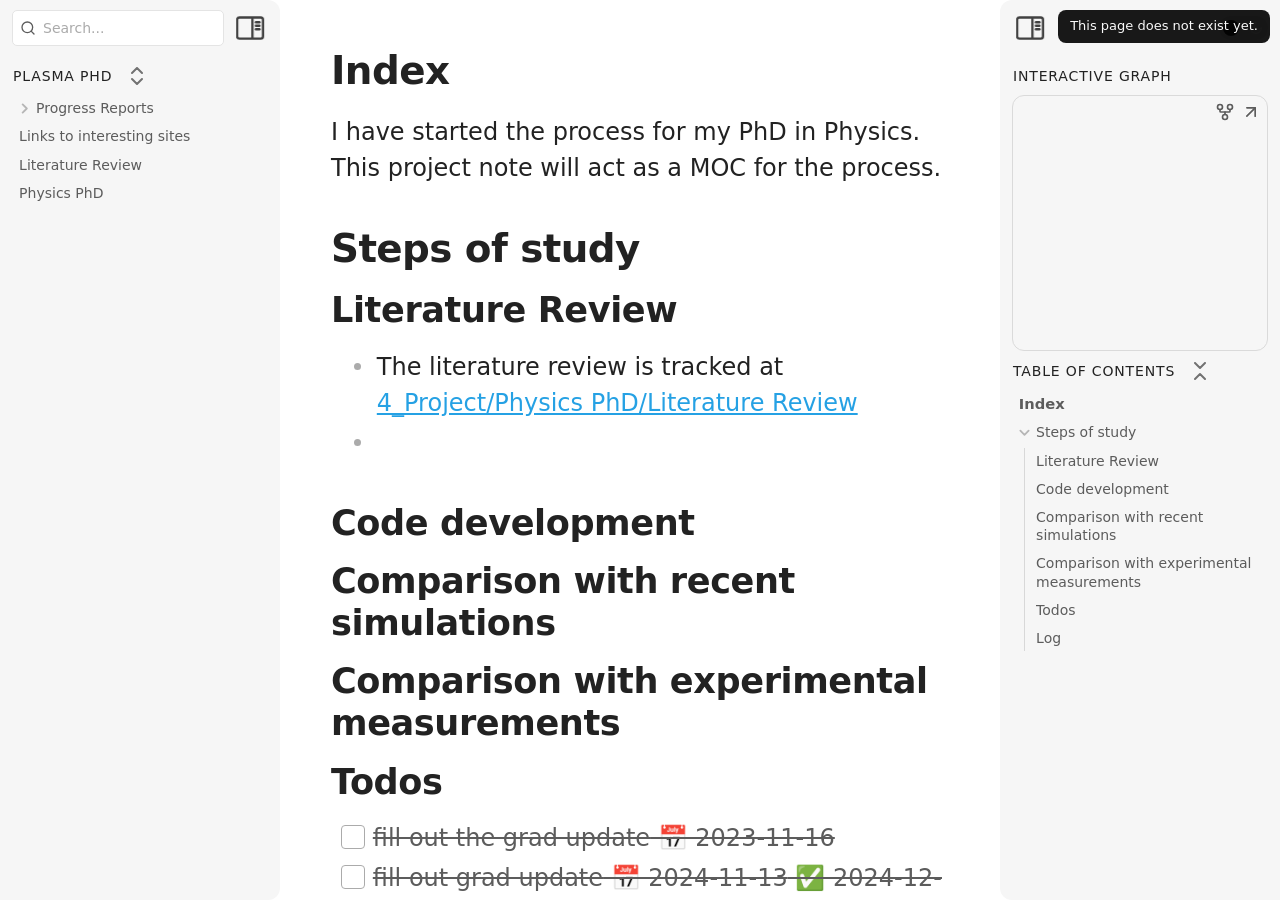
==== docs/index.html @ a325eb6f "Changed the index file." ====
<!DOCTYPE html> <html lang="en"><head>
<title>Index</title>
<base href=".">
<meta name="pathname" content="index.html">
<meta name="description" content="Plasma PhD - Index">
<meta property="og:title" content="Index">
<meta property="og:description" content="Plasma PhD - Index">
<meta property="og:type" content="website">
<meta property="og:url" content="index.html">
<meta property="og:image" content="undefined">
<meta charset="UTF-8"><meta property="og:site_name" content="Plasma PhD"><meta name="viewport" content="width=device-width, initial-scale=1.0, user-scalable=yes, minimum-scale=1.0, maximum-scale=5.0"><link rel="alternate" type="application/rss+xml" title="RSS Feed" href="site-lib/rss.xml"><script async="" id="webpage-script" src="site-lib/scripts/webpage.js" onload="this.onload=null;this.setAttribute(&quot;loaded&quot;, &quot;true&quot;)"></script><script async="" id="graph-wasm-script" src="site-lib/scripts/graph-wasm.js" onload="this.onload=null;this.setAttribute(&quot;loaded&quot;, &quot;true&quot;)"></script><script async="" id="graph-render-worker-script" src="site-lib/scripts/graph-render-worker.js" onload="this.onload=null;this.setAttribute(&quot;loaded&quot;, &quot;true&quot;)"></script><link rel="icon" href="site-lib/media/favicon.png"><link rel="preload" href="site-lib/styles/snippets.css" as="style" onload="this.onload=null;this.rel='stylesheet'"><noscript><link rel="stylesheet" href="site-lib/styles/snippets.css"></noscript><link rel="stylesheet" href="site-lib/styles/obsidian.css"><link rel="preload" href="site-lib/styles/other-plugins.css" as="style" onload="this.onload=null;this.rel='stylesheet'"><noscript><link rel="stylesheet" href="site-lib/styles/other-plugins.css"></noscript><link rel="preload" href="site-lib/styles/global-variable-styles.css" as="style" onload="this.onload=null;this.rel='stylesheet'"><noscript><link rel="stylesheet" href="site-lib/styles/global-variable-styles.css"></noscript><link rel="preload" href="site-lib/styles/main-styles.css" as="style" onload="this.onload=null;this.rel='stylesheet'"><noscript><link rel="stylesheet" href="site-lib/styles/main-styles.css"></noscript><style>body{--line-width:40em;--line-width-adaptive:40em;--file-line-width:40em;--sidebar-width:min(20em, 80vw);--collapse-arrow-size:11px;--tree-vertical-spacing:1.3em;--sidebar-margin:12px}:root{background-color:#202124}.sidebar{height:100%;font-size:14px;z-index:10;min-width:calc(var(--sidebar-width) + var(--divider-width-hover));max-width:calc(var(--sidebar-width) + var(--divider-width-hover));position:relative;overflow:hidden;overflow:clip;transition:min-width ease-in-out,max-width ease-in-out;transition-duration:.2s;contain:size}#left-sidebar{left:0}#right-sidebar{right:0}.sidebar.is-collapsed{min-width:0;max-width:0}.sidebar.floating{position:absolute}.sidebar .leaf-content{height:100%;min-width:calc(var(--sidebar-width) - var(--divider-width-hover));top:0;padding:var(--sidebar-margin);padding-top:4em;line-height:var(--line-height-tight);background-color:var(--background-secondary);transition:background-color,border-right,border-left,box-shadow;transition-duration:var(--color-fade-speed);transition-timing-function:ease-in-out;position:absolute;display:flex;flex-direction:column}.sidebar:not(.is-collapsed) .leaf-content{min-width:calc(max(100%,var(--sidebar-width)) - 3px);max-width:calc(max(100%,var(--sidebar-width)) - 3px)}#left-sidebar-content{left:0;border-top-right-radius:var(--radius-l);border-bottom-right-radius:var(--radius-l)}#right-sidebar-content{right:0;border-top-left-radius:var(--radius-l);border-bottom-left-radius:var(--radius-l)}.sidebar #left-sidebar-content,.sidebar #right-sidebar-content{contain:none!important;container-type:normal!important;animation:none!important}.sidebar:has(.leaf-content:empty):has(.topbar-content:empty){display:none}.sidebar-topbar{height:calc(2.3em + 2 * var(--sidebar-margin));width:var(--sidebar-width);padding:var(--sidebar-margin);z-index:1;position:fixed;display:flex;align-items:center;transition:width ease-in-out;transition-duration:inherit}.sidebar.is-collapsed .sidebar-topbar{width:calc(2.3em + var(--sidebar-margin) * 2)}.sidebar .sidebar-topbar.is-collapsed{width:0}#left-sidebar .sidebar-topbar{left:0;flex-direction:row;border-top-right-radius:var(--radius-l)}#right-sidebar .sidebar-topbar{right:0;flex-direction:row-reverse;border-top-left-radius:var(--radius-l)}#left-sidebar .topbar-content{margin-right:calc(2.3em + var(--sidebar-margin));flex-direction:row}#right-sidebar .topbar-content{margin-left:calc(2.3em + var(--sidebar-margin));flex-direction:row-reverse}.topbar-content{overflow:hidden visible;overflow:clip visible;width:100%;height:100%;display:flex;align-items:center;transition:inherit}.sidebar.is-collapsed .topbar-content{width:0;transition:inherit}.clickable-icon.sidebar-collapse-icon{background-color:transparent;color:var(--icon-color-focused);padding:2px!important;margin:0!important;height:100%!important;width:2.3em!important;margin-inline:0.14em!important;position:absolute}#left-sidebar .clickable-icon.sidebar-collapse-icon{transform:rotateY(180deg);right:var(--sidebar-margin)}#right-sidebar .clickable-icon.sidebar-collapse-icon{transform:rotateY(180deg);left:var(--sidebar-margin)}.clickable-icon.sidebar-collapse-icon svg.svg-icon{width:100%;height:100%}.feature-title{margin-left:1px;text-transform:uppercase;letter-spacing:.06em;margin-top:.75em;margin-bottom:.75em}.feature-header{display:flex;align-items:center;padding-top:0;font-size:1em;padding-left:0}body.floating-sidebars .sidebar{position:absolute}body{transition:background-color var(--color-fade-speed) ease-in-out}#navbar:not(:empty){display:flex;align-items:center;justify-content:space-between;padding:.5em 1em;width:100%}#main{display:flex;flex-direction:column;height:100%;width:100%;align-items:stretch;justify-content:center}#main-horizontal{display:flex;flex-direction:row;flex-grow:1;width:100%;align-items:stretch;justify-content:center}#center-content{flex-basis:100%;max-width:100%;width:100%;height:100%;display:flex;flex-direction:column;align-items:center;transition:opacity .2s ease-in-out;contain:inline-size}.hide{opacity:0!important;transition:opacity .2s ease-in-out;pointer-events:none}#center-content>.obsidian-document{padding-left:2em;padding-right:1em;margin-bottom:0;width:100%;width:-webkit-fill-available;width:-moz-available;width:fill-available;transition:background-color var(--color-fade-speed) ease-in-out;border-top-right-radius:var(--window-radius,var(--radius-m));border-top-left-radius:var(--window-radius,var(--radius-m));overflow-x:hidden!important;overflow-y:auto!important;display:flex!important;flex-direction:column!important;align-items:center!important;contain:inline-size}body #center-content>.obsidian-document>.markdown-preview-sizer{padding-bottom:80vh;width:100%;max-width:var(--line-width);flex-basis:var(--line-width);transition:background-color var(--color-fade-speed) ease-in-out;contain:inline-size}#center-content>.obsidian-document>div{width:100%!important;transition:background-color var(--color-fade-speed) ease-in-out;contain:inline-size}#center-content>.obsidian-document:not([data-type=markdown]).embed{display:flex;padding:1em;height:100%;width:100%;align-items:center;justify-content:center}#center-content>.obsidian-document:not([data-type=markdown]).embed>*{max-width:100%;max-height:100%;object-fit:contain}:not(h1,h2,h3,h4,h5,h6,li):has(> :is(.math,table)){overflow-x:auto!important}#center-content>.obsidian-document:not([data-type=markdown]){overflow-x:auto;contain:content;padding:0;margin:0;height:100%}.obsidian-document[data-type=attachment]{display:flex;flex-direction:column;align-items:center;justify-content:center;height:100%;width:100%}.obsidian-document[data-type=attachment]>*{outline:0;border:none;box-shadow:none}.obsidian-document[data-type=attachment] :is(img){max-width:90%;max-height:90%;object-fit:contain}.obsidian-document[data-type=attachment]>:is(audio){width:100%;max-width:min(90%,var(--line-width))}.obsidian-document[data-type=attachment]>:is(embed,iframe,video){width:100%;height:100%;max-width:100%;max-height:100%;object-fit:contain}.canvas-wrapper>:is(.header,.footer){z-index:100;position:absolute;display:flex;justify-content:center;flex-direction:column;width:100%;align-items:center}.scroll-highlight{position:absolute;width:100%;height:100%;pointer-events:none;z-index:1000;background-color:hsla(var(--color-accent-hsl),.25);opacity:0;padding:1em;inset:50%;translate:-50% -50%;border-radius:var(--radius-s)}</style><script defer="">async function loadIncludes(){let e=document.querySelectorAll("link[itemprop='include']");for(const t of e){let e=t.getAttribute("href");try{let o="";if(e.startsWith("https:")||e.startsWith("http:")||"file:"!=window.location.protocol){const n=await fetch(e);if(!n.ok){console.log("Could not include file: "+e),t?.remove();continue}o=await n.text()}else{const t=document.getElementById(btoa(encodeURI(e)));if(t){const e=JSON.parse(decodeURI(atob(t.getAttribute("value")??"")));o=e?.data??""}}let n=document.createRange().createContextualFragment(o);t.before(n),t.remove(),console.log("Included text: "+o),console.log("Included file: "+e)}catch(o){t?.remove(),console.log("Could not include file: "+e,o);continue}}}document.addEventListener("DOMContentLoaded",(()=>{loadIncludes()}));let isFileProtocol="file:"==location.protocol;function waitLoadScripts(e,t){let o=e.map((e=>document.getElementById(e+"-script")));!function e(n){let l=o[n],c=n+1;l?(l&&"true"!=l.getAttribute("loaded")||n<o.length&&e(c),n<o.length&&l.addEventListener("load",(()=>e(c)))):n<o.length?e(c):t()}(0)}</script></head><body class="publish css-settings-manager styled-scrollbars show-inline-title show-ribbon is-focused"><script defer="">let theme=localStorage.getItem("theme")||(window.matchMedia("(prefers-color-scheme: dark)").matches?"dark":"light");"dark"==theme?(document.body.classList.add("theme-dark"),document.body.classList.remove("theme-light")):(document.body.classList.add("theme-light"),document.body.classList.remove("theme-dark")),window.innerWidth<480?document.body.classList.add("is-phone"):window.innerWidth<768?document.body.classList.add("is-tablet"):window.innerWidth<1024?document.body.classList.add("is-small-screen"):document.body.classList.add("is-large-screen")</script><div class="parsed-feature-container" style="display: contents;"><link itemprop="include" href="site-lib/html/custom-head-content-content.html"></div><div id="main"><div id="navbar"></div><div id="main-horizontal"><div id="left-content" class="leaf" style="--sidebar-width: var(--sidebar-width-left);"><div id="left-sidebar" class="sidebar"><div class="sidebar-handle"></div><div class="sidebar-topbar"><div class="topbar-content"><div id="search-container"><div id="search-wrapper"><input enterkeyhint="search" type="search" spellcheck="false" placeholder="Search..."><div aria-label="Clear search" id="search-clear-button"></div></div></div></div><div class="clickable-icon sidebar-collapse-icon"><svg xmlns="http://www.w3.org/2000/svg" width="100%" height="100%" viewBox="0 0 24 24" fill="none" stroke="currentColor" stroke-width="3" stroke-linecap="round" stroke-linejoin="round" class="svg-icon"><path d="M21 3H3C1.89543 3 1 3.89543 1 5V19C1 20.1046 1.89543 21 3 21H21C22.1046 21 23 20.1046 23 19V5C23 3.89543 22.1046 3 21 3Z"></path><path d="M10 4V20"></path><path d="M4 7H7"></path><path d="M4 10H7"></path><path d="M4 13H7"></path></svg></div></div><div class="sidebar-content-wrapper"><div id="left-sidebar-content" class="leaf-content"><link itemprop="include" href="site-lib/html/file-tree-content.html"></div></div><script defer="">let ls = document.querySelector("#left-sidebar"); ls.classList.toggle("is-collapsed", window.innerWidth < 768); ls.style.setProperty("--sidebar-width", localStorage.getItem("sidebar-left-width"));</script></div></div><div id="center-content" class="leaf"><div class="obsidian-document markdown-preview-view markdown-rendered node-insert-event allow-fold-headings allow-fold-lists show-indentation-guide show-properties is-readable-line-width" data-type="markdown"><style id="MJX-CHTML-styles">mjx-container[overflow=scroll][display]{overflow:auto clip;min-width:initial!important}mjx-container[overflow=truncate][display]{overflow:hidden clip;min-width:initial!important}mjx-container[display]{display:block;text-align:center;justify-content:center;margin:.7em 0;padding:.3em 2px}mjx-container[display][width=full]{display:flex}mjx-container[justify=left]{text-align:left;justify-content:left}mjx-container[justify=right]{text-align:right;justify-content:right}mjx-container[jax=CHTML]{white-space:nowrap}mjx-mi>mjx-c,mjx-mn>mjx-c,mjx-mo>mjx-c,mjx-ms>mjx-c,mjx-mtext>mjx-c{clip-path:polygon(-1em -2px,calc(100% + 1em) -2px,calc(100% + 1em) calc(100% + 2px),-1em calc(100% + 2px)) padding-box}mjx-stretchy-h{clip-path:polygon(0px -2px,100% -2px,100% calc(100% + 2px),0px calc(100% + 2px)) padding-box}mjx-stretchy-v{clip-path:polygon(-2px 0px,calc(100% + 2px) 0px,calc(100% + 2px) 100%,-2px 100%) padding-box}mjx-container [space="1"]{margin-left:.111em}mjx-container [space="2"]{margin-left:.167em}mjx-container [space="3"]{margin-left:.222em}mjx-container [space="4"]{margin-left:.278em}mjx-container [space="5"]{margin-left:.333em}mjx-container [rspace="1"]{margin-right:.111em}mjx-container [rspace="2"]{margin-right:.167em}mjx-container [rspace="3"]{margin-right:.222em}mjx-container [rspace="4"]{margin-right:.278em}mjx-container [rspace="5"]{margin-right:.333em}mjx-container [size="s"]{font-size:70.7%}mjx-container [size=ss]{font-size:50%}mjx-container [size=Tn]{font-size:60%}mjx-container [size=sm]{font-size:85%}mjx-container [size=lg]{font-size:120%}mjx-container [size=Lg]{font-size:144%}mjx-container [size=LG]{font-size:173%}mjx-container [size=hg]{font-size:207%}mjx-container [size=HG]{font-size:249%}mjx-container [width=full]{width:100%}mjx-box{display:inline-block}mjx-block{display:block}mjx-itable{display:inline-table}mjx-row{display:table-row}mjx-row>mjx-base,mjx-row>mjx-cell,mjx-row>mjx-den,mjx-row>mjx-over,mjx-row>mjx-under{display:table-cell}mjx-container [inline-breaks]{display:inline}mjx-container .mjx-selected{outline:black solid 2px}@media (prefers-color-scheme:dark){mjx-container .mjx-selected{outline:rgb(200,200,200) solid 2px}}mjx-mtext{display:inline-block}mjx-mstyle{display:inline-block}mjx-merror{display:inline-block;color:red;background-color:#ff0}mjx-mphantom{visibility:hidden}mjx-container[has-speech=true]{position:relative;cursor:default}mjx-speech{position:absolute;z-index:-1;inset:0px}mjx-speech:focus{outline:0}mjx-container a[data-mjx-href]{color:linktext;cursor:pointer}mjx-container a[data-mjx-href].mjx-visited{color:visitedtext}mjx-container>mjx-help{display:none;position:absolute;top:-.3em;right:-.5em;width:.6em;height:.6em;cursor:pointer}mjx-container[display=true]>mjx-help{position:sticky;bottom:100%;left:0;margin:-.3em -.5em 0 -.1em;right:0;top:initial}mjx-help>svg{stroke:black;width:100%;height:100%}mjx-help>svg>circle{stroke-width:1.5px;cx:9px;cy:9px;r:9px;fill:white}mjx-help>svg>circle:nth-child(2){fill:var(--mjx-bg1-color);r:7px}mjx-help>svg>line{stroke-width:2.5px;stroke-linecap:round}mjx-help:hover>svg>circle:nth-child(2){fill:white}mjx-container.mjx-explorer-active>mjx-help{display:inline-flex;align-items:center}@media (prefers-color-scheme:dark){mjx-help>svg{stroke:rgb(224,224,224)}mjx-help>svg>circle{fill:rgb(64,64,64)}mjx-help>svg>circle:nth-child(2){fill:rgba(132,132,255,0.3)}mjx-help:hover>svg>circle:nth-child(2){stroke:rgb(170,170,170);fill:rgb(64,64,64)}}mjx-math{display:inline-block;text-align:left;line-height:0;text-indent:0;font-style:normal;font-weight:400;font-size:100%;font-size-adjust:none;letter-spacing:normal;overflow-wrap:normal;word-spacing:normal;direction:ltr;padding:1px 0}mjx-container[jax=CHTML][display=true] mjx-math{padding:0}mjx-math[breakable]{display:inline}mjx-container[jax=CHTML] mjx-break{white-space:normal;line-height:0;clip-path:rect(0px 0px 0px 0px);font-family:MJX-BRK!important}mjx-break[size="0"]{letter-spacing:-.999em}mjx-break[size="1"]{letter-spacing:-.889em}mjx-break[size="2"]{letter-spacing:-.833em}mjx-break[size="3"]{letter-spacing:-.778em}mjx-break[size="4"]{letter-spacing:-.722em}mjx-break[size="5"]{letter-spacing:-.667em}mjx-msub{display:inline-block;text-align:left}mjx-msubsup{display:inline-block;text-align:left}mjx-script{display:inline-block;padding-right:.05em;padding-left:.033em}mjx-script>mjx-spacer{display:block}mjx-mi{display:inline-block;text-align:left}mjx-c{display:inline-block;width:0;text-align:right}mjx-utext{display:inline-block;padding:.75em 0 .2em}mjx-container[jax=CHTML]>mjx-math.TEX-N[breakable]>*{font-family:MJX-TEX-ZERO,MJX-TEX-N}.TEX-N{font-family:MJX-TEX-ZERO,MJX-TEX-N}.TEX-B{font-family:MJX-TEX-ZERO,MJX-TEX-B}.TEX-I{font-family:MJX-TEX-ZERO,MJX-TEX-I}.TEX-BI{font-family:MJX-TEX-ZERO,MJX-TEX-BI}.TEX-F{font-family:MJX-TEX-ZERO,MJX-TEX-F}.TEX-FB{font-family:MJX-TEX-ZERO,MJX-TEX-FB}.TEX-SS{font-family:MJX-TEX-ZERO,MJX-TEX-SS}.TEX-SSB{font-family:MJX-TEX-ZERO,MJX-TEX-SSB}.TEX-SSI{font-family:MJX-TEX-ZERO,MJX-TEX-SSI}.TEX-M{font-family:MJX-TEX-ZERO,MJX-TEX-M}.TEX-SO{font-family:MJX-TEX-ZERO,MJX-TEX-SO}.TEX-LO{font-family:MJX-TEX-ZERO,MJX-TEX-LO}.TEX-C{font-family:MJX-TEX-ZERO,MJX-TEX-C}.TEX-CB{font-family:MJX-TEX-ZERO,MJX-TEX-CB}.TEX-OS{font-family:MJX-TEX-ZERO,MJX-TEX-OS}.TEX-OB{font-family:MJX-TEX-ZERO,MJX-TEX-OB}.TEX-MI{font-family:MJX-TEX-ZERO,MJX-TEX-MI}.TEX-V{font-family:MJX-TEX-ZERO,MJX-TEX-V}.TEX-S3{font-family:MJX-TEX-ZERO,MJX-TEX-S3}.TEX-S4{font-family:MJX-TEX-ZERO,MJX-TEX-S4}.MHC-M{font-family:MJX-TEX-ZERO,MJX-MHC-M}.MHC-N{font-family:MJX-TEX-ZERO,MJX-MHC-N}@font-face{font-family:MJX-MHC-M;src:url("site-lib/fonts/mjx-mhc-m.woff2") format("woff2")}@font-face{font-family:MJX-MHC-N;src:url("site-lib/fonts/mjx-mhc-n.woff2") format("woff2")}@font-face{font-family:MJX-TEX-ZERO;src:url("site-lib/fonts/mjx-tex-zero.woff2") format("woff2")}@font-face{font-family:MJX-BRK;src:url("site-lib/fonts/mjx-tex-brk.woff2") format("woff2")}@font-face{font-family:MJX-TEX-N;src:url("site-lib/fonts/mjx-tex-n.woff2") format("woff2")}@font-face{font-family:MJX-TEX-B;src:url("site-lib/fonts/mjx-tex-b.woff2") format("woff2")}@font-face{font-family:MJX-TEX-I;src:url("site-lib/fonts/mjx-tex-i.woff2") format("woff2")}@font-face{font-family:MJX-TEX-BI;src:url("site-lib/fonts/mjx-tex-bi.woff2") format("woff2")}@font-face{font-family:MJX-TEX-F;src:url("site-lib/fonts/mjx-tex-f.woff2") format("woff2")}@font-face{font-family:MJX-TEX-FB;src:url("site-lib/fonts/mjx-tex-fb.woff2") format("woff2")}@font-face{font-family:MJX-TEX-SS;src:url("site-lib/fonts/mjx-tex-ss.woff2") format("woff2")}@font-face{font-family:MJX-TEX-SSB;src:url("site-lib/fonts/mjx-tex-ssb.woff2") format("woff2")}@font-face{font-family:MJX-TEX-SSI;src:url("site-lib/fonts/mjx-tex-ssi.woff2") format("woff2")}@font-face{font-family:MJX-TEX-M;src:url("site-lib/fonts/mjx-tex-m.woff2") format("woff2")}@font-face{font-family:MJX-TEX-SO;src:url("site-lib/fonts/mjx-tex-so.woff2") format("woff2")}@font-face{font-family:MJX-TEX-LO;src:url("site-lib/fonts/mjx-tex-lo.woff2") format("woff2")}@font-face{font-family:MJX-TEX-C;src:url("site-lib/fonts/mjx-tex-c.woff2") format("woff2")}@font-face{font-family:MJX-TEX-CB;src:url("site-lib/fonts/mjx-tex-cb.woff2") format("woff2")}@font-face{font-family:MJX-TEX-OS;src:url("site-lib/fonts/mjx-tex-os.woff2") format("woff2")}@font-face{font-family:MJX-TEX-OB;src:url("site-lib/fonts/mjx-tex-ob.woff2") format("woff2")}@font-face{font-family:MJX-TEX-MI;src:url("site-lib/fonts/mjx-tex-mi.woff2") format("woff2")}@font-face{font-family:MJX-TEX-V;src:url("site-lib/fonts/mjx-tex-v.woff2") format("woff2")}@font-face{font-family:MJX-TEX-S3;src:url("site-lib/fonts/mjx-tex-s3.woff2") format("woff2")}@font-face{font-family:MJX-TEX-S4;src:url("site-lib/fonts/mjx-tex-s4.woff2") format("woff2")}mjx-c.mjx-c1D438{padding:.68em .764em 0 0}mjx-c.mjx-c1D460{padding:.442em .469em .01em 0}</style><pre class="frontmatter language-yaml" style="display: none;"><code class="language-yaml is-loaded"><span class="token key atrule">type</span><span class="token punctuation">:</span> Project
<span class="token key atrule">tags</span><span class="token punctuation">:</span>
  <span class="token punctuation">-</span> Projects/PhD
  <span class="token punctuation">-</span> favorite
<span class="token key atrule">created</span><span class="token punctuation">:</span> 2024<span class="token punctuation">-</span>09<span class="token punctuation">-</span>03T09<span class="token punctuation">:</span><span class="token number">57</span>
<span class="token key atrule">updated</span><span class="token punctuation">:</span> 2026<span class="token punctuation">-</span>11<span class="token punctuation">-</span>02T11<span class="token punctuation">:</span><span class="token number">20</span></code><button class="copy-code-button"><svg xmlns="http://www.w3.org/2000/svg" width="24" height="24" viewBox="0 0 24 24" fill="none" stroke="currentColor" stroke-width="2" stroke-linecap="round" stroke-linejoin="round" class="svg-icon lucide-copy"><rect x="8" y="8" width="14" height="14" rx="2" ry="2"></rect><path d="M4 16c-1.1 0-2-.9-2-2V4c0-1.1.9-2 2-2h10c1.1 0 2 .9 2 2"></path></svg></button></pre><div class="markdown-preview-sizer markdown-preview-section"><div class="header"><h1 class="page-title heading inline-title" id="Index_0">Index</h1><div class="data-bar"></div></div><div class="markdown-preview-pusher" style="width: 1px; height: 0.1px; margin-bottom: 0px;"></div><div class="el-p"><p dir="auto">I have started the process for my PhD in Physics. This project note will act as a MOC for the process.</p></div><div class="el-h1"><h1 data-heading="Steps of study" dir="auto" class="heading" id="Steps_of_study_0"><span class="heading-collapse-indicator collapse-indicator collapse-icon"><svg xmlns="http://www.w3.org/2000/svg" width="24" height="24" viewBox="0 0 24 24" fill="none" stroke="currentColor" stroke-width="2" stroke-linecap="round" stroke-linejoin="round" class="svg-icon right-triangle"><path d="M3 8L12 17L21 8"></path></svg></span>Steps of study</h1></div><div class="el-h2"><h2 data-heading="Literature Review" dir="auto" class="heading" id="Literature_Review_0"><span class="heading-collapse-indicator collapse-indicator collapse-icon"><svg xmlns="http://www.w3.org/2000/svg" width="24" height="24" viewBox="0 0 24 24" fill="none" stroke="currentColor" stroke-width="2" stroke-linecap="round" stroke-linejoin="round" class="svg-icon right-triangle"><path d="M3 8L12 17L21 8"></path></svg></span>Literature Review</h2></div><div class="el-ul"><ul class="has-list-bullet">
<li data-line="0" dir="auto"><span class="list-bullet"></span>The literature review is tracked at <a data-href="4_Project/Physics PhD/Literature Review" href="literature-review.html" class="internal-link" target="_self" rel="noopener nofollow">4_Project/Physics PhD/Literature Review</a></li>
<li data-line="1" dir="auto"><span class="list-bullet"></span></li>
</ul></div><div class="el-h2"><h2 data-heading="Code development" dir="auto" class="heading" id="Code_development_0"><span class="heading-collapse-indicator collapse-indicator collapse-icon"><svg xmlns="http://www.w3.org/2000/svg" width="24" height="24" viewBox="0 0 24 24" fill="none" stroke="currentColor" stroke-width="2" stroke-linecap="round" stroke-linejoin="round" class="svg-icon right-triangle"><path d="M3 8L12 17L21 8"></path></svg></span>Code development</h2></div><div class="el-h2"><h2 data-heading="Comparison with recent simulations" dir="auto" class="heading" id="Comparison_with_recent_simulations_0"><span class="heading-collapse-indicator collapse-indicator collapse-icon"><svg xmlns="http://www.w3.org/2000/svg" width="24" height="24" viewBox="0 0 24 24" fill="none" stroke="currentColor" stroke-width="2" stroke-linecap="round" stroke-linejoin="round" class="svg-icon right-triangle"><path d="M3 8L12 17L21 8"></path></svg></span>Comparison with recent simulations</h2></div><div class="el-h2"><h2 data-heading="Comparison with experimental measurements" dir="auto" class="heading" id="Comparison_with_experimental_measurements_0"><span class="heading-collapse-indicator collapse-indicator collapse-icon"><svg xmlns="http://www.w3.org/2000/svg" width="24" height="24" viewBox="0 0 24 24" fill="none" stroke="currentColor" stroke-width="2" stroke-linecap="round" stroke-linejoin="round" class="svg-icon right-triangle"><path d="M3 8L12 17L21 8"></path></svg></span>Comparison with experimental measurements</h2></div><div class="el-h2"><h2 data-heading="Todos" dir="auto" class="heading" id="Todos_0"><span class="heading-collapse-indicator collapse-indicator collapse-icon"><svg xmlns="http://www.w3.org/2000/svg" width="24" height="24" viewBox="0 0 24 24" fill="none" stroke="currentColor" stroke-width="2" stroke-linecap="round" stroke-linejoin="round" class="svg-icon right-triangle"><path d="M3 8L12 17L21 8"></path></svg></span>Todos</h2></div><div class="el-ul"><ul class="contains-task-list has-list-bullet">
<li class="task-list-item plugin-tasks-list-item is-checked" data-task-due="past-far" data-task-priority="normal" data-task="x" data-line="0" data-task-status-name="Done" data-task-status-type="DONE"><input class="task-list-item-checkbox" type="checkbox" title="Right-click for options" data-line="0"><span class="tasks-list-text"><span class="task-description"><span>fill out the grad update</span></span><span class="task-due" data-task-due="past-far" title="Click to edit due date, Right-click for more options"><span> 📅 2023-11-16</span></span></span></li>
<li class="task-list-item plugin-tasks-list-item is-checked" data-task-due="past-far" data-task-done="past-far" data-task-priority="normal" data-task="x" data-line="1" data-task-status-name="Done" data-task-status-type="DONE"><input class="task-list-item-checkbox" type="checkbox" title="Right-click for options" data-line="1"><span class="tasks-list-text"><span class="task-description"><span>fill out grad update</span></span><span class="task-due" data-task-due="past-far" title="Click to edit due date, Right-click for more options"><span> 📅 2024-11-13</span></span><span class="task-done" data-task-done="past-far" title="Click to edit done date, Right-click for more options"><span> ✅ 2024-12-02</span></span></span></li>
<li class="task-list-item plugin-tasks-list-item" data-task-due="future-far" data-task-priority="normal" data-task="" data-line="2" data-task-status-name="Todo" data-task-status-type="TODO"><input class="task-list-item-checkbox" type="checkbox" title="Right-click for options" data-line="2"><span class="tasks-list-text"><span class="task-description"><span>Fill out SGS annual progress report</span></span><span class="task-due" data-task-due="future-far" title="Click to edit due date, Right-click for more options"><span> 📅 2026-12-01</span></span></span></li>
<li class="task-list-item plugin-tasks-list-item" data-task-priority="normal" data-task="" data-line="3" data-task-status-name="Todo" data-task-status-type="TODO"><input class="task-list-item-checkbox" type="checkbox" title="Right-click for options" data-line="3"><span class="tasks-list-text"><span class="task-description"><span>Fill out Program of study form</span></span></span></li>
</ul></div><div class="el-h2"><h2 data-heading="Log" dir="auto" class="heading" id="Log_0"><span class="heading-collapse-indicator collapse-indicator collapse-icon"><svg xmlns="http://www.w3.org/2000/svg" width="24" height="24" viewBox="0 0 24 24" fill="none" stroke="currentColor" stroke-width="2" stroke-linecap="round" stroke-linejoin="round" class="svg-icon right-triangle"><path d="M3 8L12 17L21 8"></path></svg></span>Log</h2></div><div class="el-ul"><ul class="has-list-bullet">
<li data-line="0" dir="auto"><span class="list-bullet"></span>2026-11-01 22:05 - finding articles of numerical simulations of mid-latitude ionospheric systems</li>
<li data-line="1" dir="auto"><span class="list-bullet"></span><span class="list-collapse-indicator collapse-indicator collapse-icon"><svg xmlns="http://www.w3.org/2000/svg" width="24" height="24" viewBox="0 0 24 24" fill="none" stroke="currentColor" stroke-width="2" stroke-linecap="round" stroke-linejoin="round" class="svg-icon right-triangle"><path d="M3 8L12 17L21 8"></path></svg></span>2024-05-21 - Updates
<ul class="has-list-bullet">
<li data-line="2" dir="auto"><span class="list-bullet"></span>finished quantum class - A-</li>
<li data-line="3" dir="auto"><span class="list-bullet"></span>finished E&amp;M class - B-</li>
<li data-line="4" dir="auto"><span class="list-bullet"></span>verified with Abdulhaq that I am good to continue</li>
</ul>
</li>
<li data-line="5" dir="auto"><span class="list-bullet"></span>2023-08-22 - Courses have been registered for, and the tuition waiver has been sent in.</li>
<li data-line="6" dir="auto"><span class="list-bullet"></span>2023-08-16 - Catch up note. Dr. Hamza said that he will reach out to Jay and William to be on my supervisory committee.</li>
</ul></div><div class="footer"><div class="data-bar"></div></div></div></div></div><div id="right-content" class="leaf" style="--sidebar-width: var(--sidebar-width-right);"><div id="right-sidebar" class="sidebar"><div class="sidebar-handle"></div><div class="sidebar-topbar"><div class="topbar-content"><label class="theme-toggle-container" for="theme-toggle-input" id=""><input class="theme-toggle-input" type="checkbox" id="theme-toggle-input"><div class="toggle-background"></div></label></div><div class="clickable-icon sidebar-collapse-icon"><svg xmlns="http://www.w3.org/2000/svg" width="100%" height="100%" viewBox="0 0 24 24" fill="none" stroke="currentColor" stroke-width="3" stroke-linecap="round" stroke-linejoin="round" class="svg-icon"><path d="M21 3H3C1.89543 3 1 3.89543 1 5V19C1 20.1046 1.89543 21 3 21H21C22.1046 21 23 20.1046 23 19V5C23 3.89543 22.1046 3 21 3Z"></path><path d="M10 4V20"></path><path d="M4 7H7"></path><path d="M4 10H7"></path><path d="M4 13H7"></path></svg></div></div><div class="sidebar-content-wrapper"><div id="right-sidebar-content" class="leaf-content"><div class="graph-view-wrapper"><div class="feature-header"><div class="feature-title">Interactive Graph</div></div><div class="graph-view-placeholder">
		<div class="graph-view-container">
			<div class="graph-icon graph-expand" role="button" aria-label="Expand" data-tooltip-position="top"><svg xmlns="http://www.w3.org/2000/svg" width="24" height="24" viewBox="0 0 24 24" fill="none" stroke="currentColor" stroke-width="2" stroke-linecap="round" stroke-linejoin="round" class="svg-icon"><line x1="7" y1="17" x2="17" y2="7"></line><polyline points="7 7 17 7 17 17"></polyline></svg></div>
			<div class="graph-icon graph-global" role="button" aria-label="Global Graph" data-tooltip-position="top"><svg xmlns="http://www.w3.org/2000/svg" width="24" height="24" viewBox="0 0 24 24" fill="none" stroke="currentColor" stroke-width="2" stroke-linecap="round" stroke-linejoin="round" class="svg-icon lucide-git-fork"><circle cx="12" cy="18" r="3"></circle><circle cx="6" cy="6" r="3"></circle><circle cx="18" cy="6" r="3"></circle><path d="M18 9v2c0 .6-.4 1-1 1H7c-.6 0-1-.4-1-1V9"></path><path d="M12 12v3"></path></svg></div>
			<canvas id="graph-canvas" class="hide" width="512px" height="512px"></canvas>
		</div>
		</div></div><div id="outline" class=" tree-container"><div class="feature-header"><div class="feature-title">Table Of Contents</div><button class="clickable-icon nav-action-button tree-collapse-all" aria-label="Collapse All"><svg xmlns="http://www.w3.org/2000/svg" width="24" height="24" viewBox="0 0 24 24" fill="none" stroke="currentColor" stroke-width="2" stroke-linecap="round" stroke-linejoin="round"></svg></button></div><div class="tree-item" data-depth="1"><a class="tree-item-self is-clickable" href="index.html#Index_0" data-path="#Index_0"><div class="tree-item-inner heading-link" heading-name="Index">Index</div></a><div class="tree-item-children"></div></div><div class="tree-item mod-collapsible" data-depth="1"><a class="tree-item-self is-clickable mod-collapsible" href="index.html#Steps_of_study_0" data-path="#Steps_of_study_0"><div class="tree-item-icon collapse-icon"><svg xmlns="http://www.w3.org/2000/svg" width="24" height="24" viewBox="0 0 24 24" fill="none" stroke="currentColor" stroke-width="2" stroke-linecap="round" stroke-linejoin="round" class="svg-icon right-triangle"><path d="M3 8L12 17L21 8"></path></svg></div><div class="tree-item-inner heading-link" heading-name="Steps of study">Steps of study</div></a><div class="tree-item-children"><div class="tree-item" data-depth="2"><a class="tree-item-self is-clickable" href="index.html#Literature_Review_0" data-path="#Literature_Review_0"><div class="tree-item-inner heading-link" heading-name="Literature Review">Literature Review</div></a><div class="tree-item-children"></div></div><div class="tree-item" data-depth="2"><a class="tree-item-self is-clickable" href="index.html#Code_development_0" data-path="#Code_development_0"><div class="tree-item-inner heading-link" heading-name="Code development">Code development</div></a><div class="tree-item-children"></div></div><div class="tree-item" data-depth="2"><a class="tree-item-self is-clickable" href="index.html#Comparison_with_recent_simulations_0" data-path="#Comparison_with_recent_simulations_0"><div class="tree-item-inner heading-link" heading-name="Comparison with recent simulations">Comparison with recent simulations</div></a><div class="tree-item-children"></div></div><div class="tree-item" data-depth="2"><a class="tree-item-self is-clickable" href="index.html#Comparison_with_experimental_measurements_0" data-path="#Comparison_with_experimental_measurements_0"><div class="tree-item-inner heading-link" heading-name="Comparison with experimental measurements">Comparison with experimental measurements</div></a><div class="tree-item-children"></div></div><div class="tree-item" data-depth="2"><a class="tree-item-self is-clickable" href="index.html#Todos_0" data-path="#Todos_0"><div class="tree-item-inner heading-link" heading-name="Todos">Todos</div></a><div class="tree-item-children"></div></div><div class="tree-item" data-depth="2"><a class="tree-item-self is-clickable" href="index.html#Log_0" data-path="#Log_0"><div class="tree-item-inner heading-link" heading-name="Log">Log</div></a><div class="tree-item-children"></div></div></div></div></div></div></div><script defer="">let rs = document.querySelector("#right-sidebar"); rs.classList.toggle("is-collapsed", window.innerWidth < 768); rs.style.setProperty("--sidebar-width", localStorage.getItem("sidebar-right-width"));</script></div></div></div></div></body></html>
---- docs/site-lib/styles/snippets.css ----
.dashboard .markdown-preview-sizer{width:100%!important;max-width:100%!important}
---- docs/site-lib/styles/snippets.css ----
.dashboard .markdown-preview-sizer{width:100%!important;max-width:100%!important}
---- docs/site-lib/styles/obsidian.css ----
.dialog{--csstools-light-dark-toggle--4:var(--csstools-color-scheme--dark) white;--dialog-bg-color:var(--csstools-light-dark-toggle--4, #1c1b22);--csstools-light-dark-toggle--5:var(--csstools-color-scheme--dark) white;--dialog-border-color:var(--csstools-light-dark-toggle--5, #1c1b22);--csstools-light-dark-toggle--33:var(--csstools-color-scheme--dark) rgba(58, 57, 68, .2);--dialog-shadow:0 2px 14px 0 var(--csstools-light-dark-toggle--33, #15141a);--csstools-light-dark-toggle--6:var(--csstools-color-scheme--dark) #15141a;--text-primary-color:var(--csstools-light-dark-toggle--6, #fbfbfe);--csstools-light-dark-toggle--7:var(--csstools-color-scheme--dark) #5b5b66;--text-secondary-color:var(--csstools-light-dark-toggle--7, #cfcfd8);--hover-filter:brightness(.9);--csstools-light-dark-toggle--8:var(--csstools-color-scheme--dark) #0060df;--link-fg-color:var(--csstools-light-dark-toggle--8, #0df);--csstools-light-dark-toggle--9:var(--csstools-color-scheme--dark) #0250bb;--link-hover-fg-color:var(--csstools-light-dark-toggle--9, #80ebff);--csstools-light-dark-toggle--10:var(--csstools-color-scheme--dark) #f0f0f4;--separator-color:var(--csstools-light-dark-toggle--10, #52525e);--textarea-border-color:#8f8f9d;--csstools-light-dark-toggle--11:var(--csstools-color-scheme--dark) white;--textarea-bg-color:var(--csstools-light-dark-toggle--11, #42414d);--textarea-fg-color:var(--text-secondary-color);--csstools-light-dark-toggle--12:var(--csstools-color-scheme--dark) #f0f0f4;--radio-bg-color:var(--csstools-light-dark-toggle--12, #2b2a33);--csstools-light-dark-toggle--13:var(--csstools-color-scheme--dark) #fbfbfe;--radio-checked-bg-color:var(--csstools-light-dark-toggle--13, #15141a);--radio-border-color:#8f8f9d;--csstools-light-dark-toggle--14:var(--csstools-color-scheme--dark) #0060df;--radio-checked-border-color:var(--csstools-light-dark-toggle--14, #0df);--csstools-light-dark-toggle--34:var(--csstools-color-scheme--dark) rgba(21, 20, 26, .07);--button-secondary-bg-color:var(--csstools-light-dark-toggle--34, rgba(251, 251, 254, .07));--button-secondary-fg-color:var(--text-primary-color);--button-secondary-border-color:var(--button-secondary-bg-color);--csstools-light-dark-toggle--35:var(--csstools-color-scheme--dark) rgba(21, 20, 26, .21);--button-secondary-active-bg-color:var(--csstools-light-dark-toggle--35, rgba(251, 251, 254, .21));--button-secondary-active-fg-color:var(--button-secondary-fg-color);--button-secondary-active-border-color:var(--button-secondary-bg-color);--csstools-light-dark-toggle--36:var(--csstools-color-scheme--dark) rgba(21, 20, 26, .14);--button-secondary-hover-bg-color:var(--csstools-light-dark-toggle--36, rgba(251, 251, 254, .14));--button-secondary-hover-fg-color:var(--button-secondary-fg-color);--button-secondary-hover-border-color:var(--button-secondary-hover-bg-color);--button-secondary-disabled-bg-color:var(--button-secondary-bg-color);--button-secondary-disabled-border-color:var(--button-secondary-border-color);--button-secondary-disabled-fg-color:var(--button-secondary-fg-color);--csstools-light-dark-toggle--15:var(--csstools-color-scheme--dark) #0060df;--button-primary-bg-color:var(--csstools-light-dark-toggle--15, #0df);--csstools-light-dark-toggle--16:var(--csstools-color-scheme--dark) #fbfbfe;--button-primary-fg-color:var(--csstools-light-dark-toggle--16, #15141a);--button-primary-border-color:var(--button-primary-bg-color);--csstools-light-dark-toggle--17:var(--csstools-color-scheme--dark) #054096;--button-primary-active-bg-color:var(--csstools-light-dark-toggle--17, #aaf2ff);--button-primary-active-fg-color:var(--button-primary-fg-color);--button-primary-active-border-color:var(--button-primary-active-bg-color);--csstools-light-dark-toggle--18:var(--csstools-color-scheme--dark) #0250bb;--button-primary-hover-bg-color:var(--csstools-light-dark-toggle--18, #80ebff);--button-primary-hover-fg-color:var(--button-primary-fg-color);--button-primary-hover-border-color:var(--button-primary-hover-bg-color);--button-primary-disabled-bg-color:var(--button-primary-bg-color);--button-primary-disabled-border-color:var(--button-primary-border-color);--button-primary-disabled-fg-color:var(--button-primary-fg-color);--button-disabled-opacity:.4;--csstools-light-dark-toggle--19:var(--csstools-color-scheme--dark) white;--input-text-bg-color:var(--csstools-light-dark-toggle--19, #42414d);--input-text-fg-color:var(--text-primary-color);font-variant:normal;font-size:13px;font-weight:400;line-height:150%;border-radius:4px;padding:12px 16px;--csstools-light-dark-toggle--37:var(--csstools-color-scheme--dark) white;border:1px solid var(--dialog-border-color);--csstools-light-dark-toggle--38:var(--csstools-color-scheme--dark) white;background:var(--dialog-bg-color);--csstools-light-dark-toggle--39:var(--csstools-color-scheme--dark) #15141a;color:var(--text-primary-color);--csstools-light-dark-toggle--40:var(--csstools-color-scheme--dark) rgba(58, 57, 68, .2);box-shadow:var(--dialog-shadow)}@supports (color:light-dark(red,red)){.dialog{--dialog-bg-color:light-dark(white, #1c1b22);--dialog-border-color:light-dark(white, #1c1b22);--dialog-shadow:0 2px 14px 0 light-dark(rgba(58, 57, 68, .2), #15141a);--text-primary-color:light-dark(#15141a, #fbfbfe);--text-secondary-color:light-dark(#5b5b66, #cfcfd8);--link-fg-color:light-dark(#0060df, #0df);--link-hover-fg-color:light-dark(#0250bb, #80ebff);--separator-color:light-dark(#f0f0f4, #52525e);--textarea-bg-color:light-dark(white, #42414d);--radio-bg-color:light-dark(#f0f0f4, #2b2a33);--radio-checked-bg-color:light-dark(#fbfbfe, #15141a);--radio-checked-border-color:light-dark(#0060df, #0df);--button-secondary-bg-color:light-dark( rgba(21, 20, 26, .07), rgba(251, 251, 254, .07) );--button-secondary-active-bg-color:light-dark( rgba(21, 20, 26, .21), rgba(251, 251, 254, .21) );--button-secondary-hover-bg-color:light-dark( rgba(21, 20, 26, .14), rgba(251, 251, 254, .14) );--button-primary-bg-color:light-dark(#0060df, #0df);--button-primary-fg-color:light-dark(#fbfbfe, #15141a);--button-primary-active-bg-color:light-dark(#054096, #aaf2ff);--button-primary-hover-bg-color:light-dark(#0250bb, #80ebff);--input-text-bg-color:light-dark(white, #42414d)}}.dialog *{--csstools-light-dark-toggle--33:var(--csstools-color-scheme--dark) rgba(58, 57, 68, .2);--dialog-shadow:0 2px 14px 0 var(--csstools-light-dark-toggle--33, #15141a)}.dialog *{--csstools-light-dark-toggle--34:var(--csstools-color-scheme--dark) rgba(21, 20, 26, .07);--button-secondary-bg-color:var(--csstools-light-dark-toggle--34, rgba(251, 251, 254, .07))}.dialog *{--csstools-light-dark-toggle--35:var(--csstools-color-scheme--dark) rgba(21, 20, 26, .21);--button-secondary-active-bg-color:var(--csstools-light-dark-toggle--35, rgba(251, 251, 254, .21))}.dialog *{--csstools-light-dark-toggle--36:var(--csstools-color-scheme--dark) rgba(21, 20, 26, .14);--button-secondary-hover-bg-color:var(--csstools-light-dark-toggle--36, rgba(251, 251, 254, .14))}.dialog *{--csstools-light-dark-toggle--4:var(--csstools-color-scheme--dark) white;--dialog-bg-color:var(--csstools-light-dark-toggle--4, #1c1b22)}.dialog *{--csstools-light-dark-toggle--5:var(--csstools-color-scheme--dark) white;--dialog-border-color:var(--csstools-light-dark-toggle--5, #1c1b22)}.dialog *{--csstools-light-dark-toggle--6:var(--csstools-color-scheme--dark) #15141a;--text-primary-color:var(--csstools-light-dark-toggle--6, #fbfbfe)}.dialog *{--csstools-light-dark-toggle--7:var(--csstools-color-scheme--dark) #5b5b66;--text-secondary-color:var(--csstools-light-dark-toggle--7, #cfcfd8)}.dialog *{--csstools-light-dark-toggle--8:var(--csstools-color-scheme--dark) #0060df;--link-fg-color:var(--csstools-light-dark-toggle--8, #0df)}.dialog *{--csstools-light-dark-toggle--9:var(--csstools-color-scheme--dark) #0250bb;--link-hover-fg-color:var(--csstools-light-dark-toggle--9, #80ebff)}.dialog *{--csstools-light-dark-toggle--10:var(--csstools-color-scheme--dark) #f0f0f4;--separator-color:var(--csstools-light-dark-toggle--10, #52525e)}.dialog *{--csstools-light-dark-toggle--11:var(--csstools-color-scheme--dark) white;--textarea-bg-color:var(--csstools-light-dark-toggle--11, #42414d)}.dialog *{--csstools-light-dark-toggle--12:var(--csstools-color-scheme--dark) #f0f0f4;--radio-bg-color:var(--csstools-light-dark-toggle--12, #2b2a33)}.dialog *{--csstools-light-dark-toggle--13:var(--csstools-color-scheme--dark) #fbfbfe;--radio-checked-bg-color:var(--csstools-light-dark-toggle--13, #15141a)}.dialog *{--csstools-light-dark-toggle--14:var(--csstools-color-scheme--dark) #0060df;--radio-checked-border-color:var(--csstools-light-dark-toggle--14, #0df)}.dialog *{--csstools-light-dark-toggle--15:var(--csstools-color-scheme--dark) #0060df;--button-primary-bg-color:var(--csstools-light-dark-toggle--15, #0df)}.dialog *{--csstools-light-dark-toggle--16:var(--csstools-color-scheme--dark) #fbfbfe;--button-primary-fg-color:var(--csstools-light-dark-toggle--16, #15141a)}.dialog *{--csstools-light-dark-toggle--17:var(--csstools-color-scheme--dark) #054096;--button-primary-active-bg-color:var(--csstools-light-dark-toggle--17, #aaf2ff)}.dialog *{--csstools-light-dark-toggle--18:var(--csstools-color-scheme--dark) #0250bb;--button-primary-hover-bg-color:var(--csstools-light-dark-toggle--18, #80ebff)}.dialog *{--csstools-light-dark-toggle--19:var(--csstools-color-scheme--dark) white;--input-text-bg-color:var(--csstools-light-dark-toggle--19, #42414d)}@media (prefers-color-scheme:dark){.dialog{--hover-filter:brightness(1.4);--button-disabled-opacity:.6}}@media screen and (forced-colors:active){.dialog{--dialog-bg-color:Canvas;--dialog-border-color:CanvasText;--dialog-shadow:none;--text-primary-color:CanvasText;--text-secondary-color:CanvasText;--hover-filter:none;--link-fg-color:LinkText;--link-hover-fg-color:LinkText;--separator-color:CanvasText;--textarea-border-color:ButtonBorder;--textarea-bg-color:Field;--textarea-fg-color:ButtonText;--radio-bg-color:ButtonFace;--radio-checked-bg-color:ButtonFace;--radio-border-color:ButtonText;--radio-checked-border-color:ButtonText;--button-secondary-bg-color:HighlightText;--button-secondary-fg-color:ButtonText;--button-secondary-border-color:ButtonText;--button-secondary-active-bg-color:HighlightText;--button-secondary-active-fg-color:SelectedItem;--button-secondary-active-border-color:ButtonText;--button-secondary-hover-bg-color:HighlightText;--button-secondary-hover-fg-color:SelectedItem;--button-secondary-hover-border-color:SelectedItem;--button-secondary-disabled-fg-color:GrayText;--button-secondary-disabled-border-color:GrayText;--button-primary-bg-color:ButtonText;--button-primary-fg-color:HighlightText;--button-primary-border-color:ButtonText;--button-primary-active-bg-color:SelectedItem;--button-primary-active-fg-color:HighlightText;--button-primary-active-border-color:ButtonText;--button-primary-hover-bg-color:SelectedItem;--button-primary-hover-fg-color:HighlightText;--button-primary-hover-border-color:SelectedItem;--button-primary-disabled-bg-color:GrayText;--button-primary-disabled-fg-color:ButtonFace;--button-primary-disabled-border-color:GrayText;--button-disabled-opacity:1;--input-text-bg-color:HighlightText;--input-text-fg-color:FieldText}}.dialog .mainContainer :focus-visible{--csstools-light-dark-toggle--28:var(--csstools-color-scheme--dark) #0060df;outline:var(--focus-ring-outline);outline-offset:2px}.dialog .mainContainer .title{display:flex;width:auto;flex-direction:column;justify-content:flex-end;align-items:flex-start;gap:12px}.dialog .mainContainer .title>span{font-size:13px;font-style:normal;font-weight:590;line-height:150%}.dialog .mainContainer .dialogSeparator{width:100%;height:0;margin-top:4px;margin-bottom:4px;border-top:1px solid var(--separator-color);border-bottom-width:medium;border-bottom-style:none;border-bottom-color:currentcolor}.dialog .mainContainer .dialogButtonsGroup{display:flex;gap:12px;align-self:flex-end}.dialog .mainContainer .radio{display:flex;flex-direction:column;align-items:flex-start;gap:4px}.dialog .mainContainer .radio>.radioButton{display:flex;gap:8px;align-self:stretch;align-items:center}.dialog .mainContainer .radio>.radioButton input{appearance:none;box-sizing:border-box;width:16px;height:16px;border-radius:50%;background-color:var(--radio-bg-color);border:1px solid var(--radio-border-color)}.dialog .mainContainer .radio>.radioButton input:hover{filter:var(--hover-filter)}.dialog .mainContainer .radio>.radioButton input:checked{background-color:var(--radio-checked-bg-color);border:4px solid var(--radio-checked-border-color)}.dialog .mainContainer .radio>.radioLabel{display:flex;padding-left:24px;align-items:flex-start;gap:10px;align-self:stretch}.dialog .mainContainer .radio>.radioLabel>span{flex:1 0 0px;font-size:11px;color:var(--text-secondary-color)}.dialog .mainContainer button:not(.toggle-button):not(.closeButton):not(.clearInputButton){border-radius:4px;border:1px solid;font-variant:normal;font-weight:590;font-size:13px;padding:4px 16px;width:auto;height:32px}.dialog .mainContainer button:not(.toggle-button):not(.closeButton):not(.clearInputButton):hover{cursor:pointer;filter:var(--hover-filter)}.dialog .mainContainer button:not(.toggle-button):not(.closeButton):not(.clearInputButton)>span{color:inherit;font:inherit}.dialog .mainContainer button.secondaryButton:not(.toggle-button):not(.closeButton):not(.clearInputButton){color:var(--button-secondary-fg-color);background-color:var(--button-secondary-bg-color);border-color:var(--button-secondary-border-color)}.dialog .mainContainer button.secondaryButton:not(.toggle-button):not(.closeButton):not(.clearInputButton):hover{color:var(--button-secondary-hover-fg-color);background-color:var(--button-secondary-hover-bg-color);border-color:var(--button-secondary-hover-border-color)}.dialog .mainContainer button.secondaryButton:not(.toggle-button):not(.closeButton):not(.clearInputButton):active{color:var(--button-secondary-active-fg-color);background-color:var(--button-secondary-active-bg-color);border-color:var(--button-secondary-active-border-color)}.dialog .mainContainer button.secondaryButton:not(.toggle-button):not(.closeButton):not(.clearInputButton):disabled{background-color:var(--button-secondary-disabled-bg-color);border-color:var(--button-secondary-disabled-border-color);color:var(--button-secondary-disabled-fg-color);opacity:var(--button-disabled-opacity)}.dialog .mainContainer button.primaryButton:not(.toggle-button):not(.closeButton):not(.clearInputButton){color:var(--button-primary-fg-color);background-color:var(--button-primary-bg-color);border-color:var(--button-primary-border-color);opacity:1}.dialog .mainContainer button.primaryButton:not(.toggle-button):not(.closeButton):not(.clearInputButton):hover{color:var(--button-primary-hover-fg-color);background-color:var(--button-primary-hover-bg-color);border-color:var(--button-primary-hover-border-color)}.dialog .mainContainer button.primaryButton:not(.toggle-button):not(.closeButton):not(.clearInputButton):active{color:var(--button-primary-active-fg-color);background-color:var(--button-primary-active-bg-color);border-color:var(--button-primary-active-border-color)}.dialog .mainContainer button.primaryButton:not(.toggle-button):not(.closeButton):not(.clearInputButton):disabled{background-color:var(--button-primary-disabled-bg-color);border-color:var(--button-primary-disabled-border-color);color:var(--button-primary-disabled-fg-color);opacity:var(--button-disabled-opacity)}.dialog .mainContainer button:not(.toggle-button):not(.closeButton):not(.clearInputButton):disabled{pointer-events:none}.dialog .mainContainer a{color:var(--link-fg-color)}.dialog .mainContainer a:hover{color:var(--link-hover-fg-color)}.dialog .mainContainer textarea{font:inherit;padding:8px;resize:none;margin:0;box-sizing:border-box;border-radius:4px;border:1px solid var(--textarea-border-color);background:var(--textarea-bg-color);color:var(--textarea-fg-color)}.dialog .mainContainer textarea:focus{outline-offset:0px;border-color:transparent}.dialog .mainContainer textarea:disabled{pointer-events:none;opacity:.4}.dialog .mainContainer input[type=text]{background-color:var(--input-text-bg-color);color:var(--input-text-fg-color)}.dialog .mainContainer .toggler{display:flex;align-items:center;gap:8px;align-self:stretch}.dialog .mainContainer .toggler>.togglerLabel{user-select:none}:root{--xfa-unfocused-field-background:url("data:image/svg+xml;charset=UTF-8,<svg width='1px' height='1px' xmlns='http://www.w3.org/2000/svg'><rect width='100%' height='100%' style='fill:rgba(0, 54, 255, 0.13);'/></svg>");--xfa-focus-outline:auto}@media screen and (forced-colors:active){:root{--xfa-focus-outline:2px solid CanvasText}}:root{--csstools-color-scheme--dark: ;color-scheme:light dark;--viewer-container-height:0;--pdfViewer-padding-bottom:0;--page-margin:1px auto -8px;--page-border:9px solid transparent;--spreadHorizontalWrapped-margin-LR:-3.5px;--loading-icon-delay:.4s;--csstools-light-dark-toggle--23:var(--csstools-color-scheme--dark) #0060df;--focus-ring-color:var(--csstools-light-dark-toggle--23, #0df);--focus-ring-outline:2px solid var(--focus-ring-color)}@supports (color:light-dark(red,red)){:root{--focus-ring-color:light-dark(#0060df, #0df)}}:root *{--csstools-light-dark-toggle--23:var(--csstools-color-scheme--dark) #0060df;--focus-ring-color:var(--csstools-light-dark-toggle--23, #0df)}@media (prefers-color-scheme:dark){:root{--csstools-color-scheme--dark:initial}}@media screen and (forced-colors:active){:root{--pdfViewer-padding-bottom:9px;--page-margin:8px auto -1px;--page-border:1px solid CanvasText;--spreadHorizontalWrapped-margin-LR:3.5px;--focus-ring-color:CanvasText}}.hiddenCanvasElement,.hiddenCopyElement{position:absolute;top:0;left:0;width:0;height:0;display:none}:root{--h1-weight:700;--h2-weight:600;--h3-weight:600;--h4-weight:600;--h5-weight:600;--h6-weight:600}@supports (font-variation-settings:normal){:root{--h1-weight:700;--h2-weight:680;--h3-weight:660;--h4-weight:640;--h5-weight:620;--h6-weight:600}}body{--anim-duration-none:0;--anim-duration-superfast:70ms;--anim-duration-fast:.14s;--anim-duration-moderate:.3s;--anim-duration-slow:.56s;--anim-motion-smooth:cubic-bezier(.45, .05, .55, .95);--anim-motion-delay:cubic-bezier(.65, .05, .36, 1);--anim-motion-jumpy:cubic-bezier(.68, -.55, .27, 1.55);--anim-motion-swing:cubic-bezier(0, .55, .45, 1);--anim-motion-spring:cubic-bezier(.36, .7, 0, 1);--bases-header-border-width:0 0 var(--border-width) 0;--bases-header-height:40px;--bases-header-padding-start:2px;--bases-header-padding-end:2px;--bases-toolbar-label-display:block;--bases-toolbar-badge-display:none;--bases-embed-border-width:0px;--bases-embed-border-color:var(--background-modifier-border);--bases-embed-border-radius:var(--radius-s);--bases-filter-menu-width:520px;--bases-filter-input-background:var(--background-modifier-form-field);--bases-group-heading-property-size:var(--font-ui-smaller);--bases-group-heading-property-weight:var(--font-normal);--bases-group-heading-property-color:var(--text-muted);--bases-group-heading-value-size:var(--font-smaller);--bases-group-heading-value-weight:var(--font-semibold);--bases-group-heading-property-display:block;--bases-table-container-border-width:var(--border-width);--bases-table-container-border-radius:var(--radius-s);--bases-table-group-background:var(--background-primary-alt);--bases-table-header-weight:var(--font-weight);--bases-table-header-color:var(--text-muted);--bases-table-header-icon-display:flex;--bases-table-header-background:var(--background-primary);--bases-table-header-background-hover:var(--background-modifier-hover);--bases-table-header-sort-mask:linear-gradient(to left, transparent var(--size-4-6), black var(--size-4-6));--bases-table-summary-background:var(--background-primary);--bases-table-summary-background-hover:var(--background-modifier-hover);--bases-table-border-color:var(--table-border-color);--bases-table-column-border-width:var(--border-width);--bases-table-group-gap:10px;--bases-table-row-border-width:var(--border-width);--bases-table-row-background-hover:var(--table-row-background-hover);--bases-table-row-height:30px;--bases-table-font-size:var(--font-smaller);--bases-table-column-max-width:300;--bases-table-column-min-width:40;--bases-table-cell-radius-active:2px;--bases-table-cell-shadow-active:0 0 0 2px var(--background-modifier-border-focus);--bases-table-cell-radius-focus:2px;--bases-table-cell-shadow-focus:0 0 0 2px var(--interactive-accent);--bases-table-cell-background-active:var(--background-primary);--bases-table-cell-background-disabled:var(--background-primary-alt);--bases-table-cell-background-selected:var(--table-selection);--bases-cards-background:var(--background-primary);--bases-cards-border-width:var(--border-width);--bases-cards-container-background:transparent;--bases-cards-corner-shape:var(--corner-shape);--bases-cards-cover-background:var(--background-primary-alt);--bases-cards-font-size:var(--font-smaller);--bases-cards-line-height:24px;--bases-cards-radius:var(--radius-m);--bases-cards-scale:1;--bases-cards-shadow-hover:0 0 0 1px var(--background-modifier-border-hover);--bases-cards-shadow:0 0 0 1px var(--background-modifier-border);--bases-kanban-container-background:transparent;--bases-kanban-container-gap:var(--size-4-2);--bases-kanban-container-padding:var(--size-4-3);--bases-kanban-column-background:var(--background-primary-alt);--bases-kanban-column-radius:var(--radius-m);--bases-kanban-column-box-shadow:none;--bases-kanban-column-header-background:transparent;--bases-kanban-card-background:var(--background-primary);--bases-kanban-card-radius:var(--radius-m);--bases-kanban-card-corner-shape:var(--corner-shape);--bases-kanban-card-shadow:0 0 0 1px var(--background-modifier-border),0 1px 2px 0 rgba(0, 0, 0, .2);--bases-kanban-card-shadow-hover:0 0 0 1px var(--background-modifier-border-hover),0 1.5px 3px 0 rgba(0, 0, 0, .2);--bases-kanban-card-shadow-focus:0 0 0 2px var(--background-modifier-border-focus);--bases-kanban-cover-background:var(--background-secondary);--bases-kanban-line-height:24px;--blockquote-border-thickness:2px;--blockquote-border-color:var(--interactive-accent);--blockquote-font-style:normal;--blockquote-color:inherit;--blockquote-background-color:transparent;--bold-modifier:200;--bold-color:inherit;--bold-weight:calc(var(--font-weight) + var(--bold-modifier));--border-width:1px;--button-radius:var(--input-radius);--button-corner-shape:var(--corner-shape);--button-transition:none;--blur-background:color-mix(in srgb, var(--background-primary) var(--blur-opacity-s), transparent) linear-gradient(var(--background-primary), color-mix(in srgb, var(--background-primary) var(--blur-opacity-s), transparent));--blur-opacity-s:65%;--blur-opacity-m:90%;--blur-brightness:1.15;--blur-saturation:1.5;--blur-radius-s:6px;--blur-radius-m:10px;--blur-radius-l:16px;--blur-s:blur(var(--blur-radius-s)) saturate(var(--blur-saturation)) brightness(var(--blur-brightness));--blur-m:blur(var(--blur-radius-m)) saturate(var(--blur-saturation)) brightness(var(--blur-brightness));--blur-l:blur(var(--blur-radius-l)) saturate(var(--blur-saturation)) brightness(var(--blur-brightness));--callout-border-width:0px;--callout-border-opacity:.25;--callout-padding:var(--size-4-3) var(--size-4-3) var(--size-4-3) var(--size-4-6);--callout-radius:var(--radius-s);--callout-blend-mode:var(--highlight-mix-blend-mode);--callout-title-color:inherit;--callout-title-padding:0;--callout-title-size:inherit;--callout-title-weight:calc(var(--font-weight) + var(--bold-modifier));--callout-content-padding:0;--callout-content-background:transparent;--callout-bug:var(--color-red);--callout-default:var(--color-blue);--callout-error:var(--color-red);--callout-example:var(--color-purple);--callout-fail:var(--color-red);--callout-important:var(--color-cyan);--callout-info:var(--color-blue);--callout-question:var(--color-orange);--callout-success:var(--color-green);--callout-summary:var(--color-cyan);--callout-tip:var(--color-cyan);--callout-todo:var(--color-blue);--callout-warning:var(--color-orange);--callout-quote:#9e9e9e;--canvas-background:var(--background-primary);--canvas-card-label-color:var(--text-faint);--canvas-color-1:var(--color-red);--canvas-color-2:var(--color-orange);--canvas-color-3:var(--color-yellow);--canvas-color-4:var(--color-green);--canvas-color-5:var(--color-cyan);--canvas-color-6:var(--color-purple);--canvas-controls-radius:var(--radius-s);--canvas-controls-icon-size:var(--icon-s);--canvas-controls-icon-stroke:var(--icon-s-stroke-width);--canvas-dot-pattern:var(--color-base-30);--caret-color:var(--text-normal);--checkbox-radius:var(--radius-s);--checkbox-size:var(--font-preferred-size);--checkbox-marker-color:var(--background-primary);--checkbox-color:var(--interactive-accent);--checkbox-color-hover:var(--interactive-accent-hover);--checkbox-border-color:var(--text-faint);--checkbox-border-color-hover:var(--text-muted);--checkbox-margin-inline-start:.85em;--checklist-done-decoration:line-through;--checklist-done-color:var(--text-muted);--code-white-space:pre-wrap;--code-border-width:0px;--code-border-color:var(--background-modifier-border);--code-bracket-background:var(--background-modifier-hover);--code-radius:var(--radius-s);--code-size:var(--font-smaller);--code-background:var(--background-primary-alt);--code-normal:var(--text-normal);--code-comment:var(--text-faint);--code-function:var(--color-yellow);--code-important:var(--color-orange);--code-keyword:var(--color-pink);--code-operator:var(--color-red);--code-property:var(--color-cyan);--code-punctuation:var(--text-muted);--code-string:var(--color-green);--code-tag:var(--color-red);--code-value:var(--color-purple);--collapse-icon-color:var(--text-faint);--collapse-icon-color-collapsed:var(--text-accent);--cursor:default;--cursor-link:pointer;--dialog-width:560px;--dialog-max-width:80vw;--dialog-max-height:85vh;--divider-color:var(--background-modifier-border);--divider-color-hover:var(--interactive-accent);--divider-width:1px;--divider-width-hover:3px;--divider-vertical-height:calc(100% - var(--header-height));--drag-ghost-background:rgba(0, 0, 0, .85);--drag-ghost-text-color:#fff;--drag-item-background:var(--background-primary);--drag-item-shadow:0 2px 8px var(--background-modifier-box-shadow);--dropdown-background:var(--interactive-normal);--dropdown-background-hover:var(--interactive-hover);--dropdown-background-blend-mode:hard-light,normal;--dropdown-background-position:var(--inset-end) var(--dropdown-icon-inset) top 50%,var(--inset-end) .15em top 50%,0 0;--dropdown-background-size:var(--dropdown-icon-width) auto,2em 2em,100%;--dropdown-icon-background:transparent;--dropdown-icon-width:1em;--dropdown-icon-inset:.65em;--dropdown-padding:0 var(--dropdown-padding-end) 0 var(--dropdown-padding-start);--dropdown-padding-start:.8em;--dropdown-padding-end:2.4em;--dropdown-text-align:start;--dropdown-transition:none;--embed-max-height:4000px;--embed-canvas-max-height:400px;--embed-background:inherit;--embed-border-start:2px solid var(--interactive-accent);--embed-border-end:none;--embed-border-top:none;--embed-border-bottom:none;--embed-padding:0 0 0 var(--size-4-6);--embed-font-style:inherit;--embed-actions-background:color-mix(in srgb, var(--background-primary) 80%, transparent);--embed-actions-blur:var(--blur-s);--embed-actions-corner-shape:var(--corner-shape);--embed-actions-padding:var(--size-2-1);--embed-actions-radius:calc(var(--embed-action-radius) + var(--embed-actions-padding));--embed-actions-shadow:0 1px 2px 0 rgba(0, 0, 0, .05),0 0 6px 0 rgba(0, 0, 0, .05);--embed-action-color:var(--text-normal);--embed-action-radius:var(--clickable-icon-radius);--embed-block-shadow-hover:0 0 0 1px var(--background-modifier-border),inset 0 0 0 1px var(--background-modifier-border);--file-line-width:700px;--file-folding-offset:24px;--file-margins:var(--file-margins-y) var(--file-margins-x);--file-margins-x:var(--size-4-8);--file-margins-y:var(--size-4-8);--file-header-font:var(--font-interface);--file-header-font-size:var(--font-ui-small);--file-header-font-weight:400;--file-header-background:var(--background-primary);--file-header-background-focused:var(--background-primary);--file-header-border:var(--border-width) solid transparent;--file-header-justify:start;--header-height:40px;--font-smallest:.8em;--font-smaller:.875em;--font-small:.933em;--flair-background:var(--interactive-normal);--flair-color:var(--text-normal);--font-ui-smaller:12px;--font-ui-small:13px;--font-ui-medium:15px;--font-ui-large:20px;--font-weight:var(--font-normal);--font-thin:100;--font-extralight:200;--font-light:300;--font-normal:400;--font-medium:500;--font-semibold:600;--font-bold:700;--font-extrabold:800;--font-black:900;--footnote-divider-color-active:var(--metadata-divider-color-focus);--footnote-divider-color:var(--metadata-divider-color);--footnote-divider-width:var(--border-width);--footnote-gap:var(--size-4-1);--footnote-id-color-no-occurrences:var(--text-faint);--footnote-id-color:var(--text-muted);--footnote-id-delimiter:".";--footnote-input-background-active:var(--metadata-input-background-active);--footnote-input-background:var(--metadata-input-background);--footnote-line-height:var(--line-height-normal);--footnote-padding-block:var(--size-2-3);--footnote-padding-inline:var(--size-2-3);--footnote-radius:var(--radius-s);--footnote-size:var(--font-smaller);--graph-controls-width:240px;--graph-text:var(--text-normal);--graph-line:var(--color-base-35, var(--background-modifier-border-focus));--graph-node:var(--text-muted);--graph-node-unresolved:var(--text-faint);--graph-node-focused:var(--text-accent);--graph-node-tag:var(--color-green);--graph-node-attachment:var(--color-yellow);--heading-formatting:var(--text-faint);--heading-spacing:calc(var(--p-spacing) * 2.5);--h1-color:inherit;--h2-color:inherit;--h3-color:inherit;--h4-color:inherit;--h5-color:inherit;--h6-color:inherit;--h1-font:inherit;--h2-font:inherit;--h3-font:inherit;--h4-font:inherit;--h5-font:inherit;--h6-font:inherit;--h1-letter-spacing:-.015em;--h2-letter-spacing:-.011em;--h3-letter-spacing:-.008em;--h4-letter-spacing:-.005em;--h5-letter-spacing:-.002em;--h6-letter-spacing:0em;--h1-line-height:1.2;--h2-line-height:1.2;--h3-line-height:1.3;--h4-line-height:1.4;--h5-line-height:var(--line-height-normal);--h6-line-height:var(--line-height-normal);--h1-size:1.618em;--h2-size:1.462em;--h3-size:1.318em;--h4-size:1.188em;--h5-size:1.076em;--h6-size:1em;--h1-style:normal;--h2-style:normal;--h3-style:normal;--h4-style:normal;--h5-style:normal;--h6-style:normal;--h1-variant:normal;--h2-variant:normal;--h3-variant:normal;--h4-variant:normal;--h5-variant:normal;--h6-variant:normal;--hotkey-radius:2em;--hotkey-corner-shape:round;--hotkey-font-size:var(--font-ui-smaller);--hotkey-font:var(--font-interface);--hotkey-background:var(--background-modifier-hover);--hr-color:var(--background-modifier-border);--hr-thickness:2px;--highlight-opacity:30%;--highlight-background:var(--text-highlight-bg, var(--highlight-background-yellow));--highlight-background-red:color-mix(in oklch, var(--color-red) var(--highlight-opacity), transparent);--highlight-background-orange:color-mix(in oklch, var(--color-orange) var(--highlight-opacity), transparent);--highlight-background-yellow:color-mix(in oklch, var(--color-yellow) var(--highlight-opacity), transparent);--highlight-background-green:color-mix(in oklch, var(--color-green) var(--highlight-opacity), transparent);--highlight-background-blue:color-mix(in oklch, var(--color-blue) var(--highlight-opacity), transparent);--highlight-background-purple:color-mix(in oklch, var(--color-purple) var(--highlight-opacity), transparent);--icon-size:var(--icon-m);--icon-stroke:var(--icon-m-stroke-width);--icon-xs:14px;--icon-s:16px;--icon-m:16px;--icon-l:18px;--icon-xl:32px;--icon-xs-stroke-width:2px;--icon-s-stroke-width:2px;--icon-m-stroke-width:2px;--icon-l-stroke-width:1.75px;--icon-xl-stroke-width:1.25px;--icon-color:var(--text-muted);--icon-color-hover:var(--text-muted);--icon-color-active:var(--text-accent);--icon-color-focused:var(--text-normal);--icon-opacity:.85;--icon-opacity-hover:1;--icon-opacity-active:1;--clickable-icon-radius:var(--radius-s);--image-radius:4px;--indent-size:4;--indent-unit:.5625em;--indentation-guide-width:var(--border-width);--indentation-guide-width-active:var(--border-width);--indentation-guide-color:color-mix(in oklch, var(--mono-100) 12%, transparent);--indentation-guide-color-active:color-mix(in oklch, var(--mono-100) 30%, transparent);--indentation-guide-editing-indent:.85em;--indentation-guide-reading-indent:-.85em;--indentation-guide-source-indent:.25em;--inline-title-color:var(--h1-color);--inline-title-font:var(--h1-font);--inline-title-line-height:var(--h1-line-height);--inline-title-size:var(--h1-size);--inline-title-style:var(--h1-style);--inline-title-variant:var(--h1-variant);--inline-title-weight:var(--h1-weight);--inline-title-margin-bottom:.5em;--input-height:30px;--input-padding:var(--size-4-1) var(--size-4-2);--input-radius:5px;--input-corner-shape:var(--corner-shape);--input-font-weight:var(--font-normal);--input-border-width:var(--border-width);--input-border-width-focus:2px;--input-placeholder-color:var(--text-faint);--input-date-separator:var(--text-faint);--input-icon-inset:var(--size-4-1);--input-transition:none;--italic-color:inherit;--italic-weight:inherit;--layer-cover:5;--layer-sidedock:10;--layer-status-bar:15;--layer-popover:30;--layer-slides:45;--layer-modal:50;--layer-notice:60;--layer-menu:65;--layer-tooltip:70;--layer-dragged-item:80;--lightbox-background:black;--lightbox-titlebar-color:white;--lightbox-titlebar-display:flex;--line-height-normal:1.5;--line-height-tight:1.3;--link-color:var(--text-accent);--link-color-hover:var(--text-accent-hover);--link-decoration:underline;--link-decoration-hover:underline;--link-decoration-thickness:auto;--link-weight:var(--font-weight);--link-external-color:var(--text-accent);--link-external-color-hover:var(--text-accent-hover);--link-external-decoration:underline;--link-external-decoration-hover:underline;--link-external-filter:none;--link-unresolved-color:var(--text-accent);--link-unresolved-opacity:.7;--link-unresolved-filter:none;--link-unresolved-decoration-style:solid;--link-unresolved-decoration-color:color-mix(in oklch, var(--interactive-accent) 30%, transparent);--list-indent:calc(var(--indent-unit) * var(--indent-size));--list-indent-editing:.75em;--list-indent-source:0;--list-spacing:.075em;--list-marker-color:var(--text-faint);--list-marker-color-hover:var(--text-muted);--list-marker-color-collapsed:var(--text-accent);--list-bullet-border:none;--list-bullet-radius:50%;--list-bullet-size:.3em;--list-bullet-transform:none;--list-numbered-style:decimal;--list-bullet-end-padding:1.3rem;--nav-item-size:var(--font-ui-small);--nav-item-radius:var(--radius-m);--nav-item-color:var(--text-muted);--nav-item-color-hover:var(--text-normal);--nav-item-color-active:var(--text-normal);--nav-item-color-selected:var(--text-normal);--nav-item-color-highlighted:var(--text-accent);--nav-item-background-hover:var(--background-modifier-hover);--nav-item-background-active:var(--background-modifier-hover);--nav-item-background-selected:color-mix(in oklch, var(--color-accent) 15%, transparent);--nav-item-padding:var(--size-4-1) var(--size-4-2) var(--size-4-1) var(--size-4-6);--nav-item-parent-padding:var(--nav-item-padding);--nav-item-margin-bottom:var(--size-2-1);--nav-item-children-padding-start:var(--size-2-2);--nav-item-children-margin-start:var(--size-4-3);--nav-item-weight:inherit;--nav-item-weight-hover:inherit;--nav-item-weight-active:inherit;--nav-item-white-space:pre;--nav-indentation-guide-width:var(--indentation-guide-width);--nav-indentation-guide-color:var(--indentation-guide-color);--nav-collapse-icon-color:var(--collapse-icon-color);--nav-collapse-icon-color-collapsed:var(--text-faint);--nav-heading-color:var(--text-normal);--nav-heading-color-hover:var(--text-normal);--nav-heading-color-collapsed:var(--text-faint);--nav-heading-color-collapsed-hover:var(--text-muted);--nav-heading-weight:var(--font-medium);--nav-heading-weight-hover:var(--font-medium);--nav-tag-background:transparent;--nav-tag-radius:var(--radius-s);--nav-tag-color:var(--text-faint);--nav-tag-color-hover:var(--text-muted);--nav-tag-color-active:var(--text-muted);--nav-tag-weight:var(--font-semibold);--notice-corner-shape:var(--corner-shape);--notice-background:var(--background-modifier-message);--notice-color:#FAFAFA;--notice-font-size:var(--font-ui-small);--notice-font-weight:var(--font-normal);--notice-line-height:var(--line-height-tight);--notice-padding:var(--size-4-2) var(--size-4-3);--notice-max-width:300px;--notice-radius:var(--radius-m);--notice-shadow:var(--shadow-s);--notice-border:none;--menu-padding:var(--size-2-3);--menu-shadow:var(--shadow-s);--menu-radius:var(--radius-m);--menu-corner-shape:var(--corner-shape);--menu-background:var(--background-secondary);--menu-border-color:var(--background-modifier-border-hover);--menu-border-width:var(--border-width);--menu-backdrop-filter:none;--menu-scroll-mask:var(--scroll-mask-small);--mermaid-background:var(--background-primary);--mermaid-text-color:var(--text-normal);--mermaid-muted-color:var(--text-muted);--mermaid-line-color:var(--text-normal);--mermaid-surface:var(--background-secondary);--mermaid-surface-alt:var(--background-primary-alt);--mermaid-border-color:var(--background-modifier-border-hover);--mermaid-accent:var(--interactive-accent);--mermaid-critical:var(--color-red);--mermaid-error:var(--text-error);--mermaid-radius:var(--radius-s);--mermaid-title-weight:var(--font-semibold);--mermaid-heading-weight:var(--font-semibold);--mermaid-bold-weight:var(--bold-weight);--mermaid-color-1:var(--color-blue);--mermaid-color-2:var(--color-orange);--mermaid-color-3:var(--color-green);--mermaid-color-4:var(--color-red);--mermaid-color-5:var(--color-cyan);--mermaid-color-6:var(--color-yellow);--mermaid-color-7:var(--color-purple);--mermaid-color-8:var(--color-pink);--metadata-background:transparent;--metadata-display-reading:block;--metadata-display-editing:block;--metadata-max-width:none;--metadata-padding:var(--size-4-2) 0;--metadata-border-color:var(--background-modifier-border);--metadata-border-radius:0;--metadata-border-width:0;--metadata-divider-color:var(--background-modifier-border);--metadata-divider-color-hover:transparent;--metadata-divider-color-focus:transparent;--metadata-divider-width:0;--metadata-gap:3px;--metadata-property-padding:0;--metadata-property-radius:6px;--metadata-property-radius-hover:6px;--metadata-property-radius-focus:6px;--metadata-property-corner-shape:var(--corner-shape);--metadata-property-corner-shape-hover:var(--corner-shape);--metadata-property-corner-shape-focus:var(--corner-shape);--metadata-property-background:transparent;--metadata-property-background-hover:transparent;--metadata-property-background-active:var(--background-modifier-hover);--metadata-property-box-shadow-hover:0 0 0 var(--border-width) var(--background-modifier-border-hover);--metadata-property-box-shadow-focus:0 0 0 2px var(--background-modifier-border-focus);--metadata-label-background:transparent;--metadata-label-background-hover:transparent;--metadata-label-background-active:var(--background-modifier-hover);--metadata-label-font:var(--font-interface);--metadata-label-font-size:var(--font-smaller);--metadata-label-font-weight:inherit;--metadata-label-text-color:var(--text-muted);--metadata-label-text-color-hover:var(--text-muted);--metadata-label-width:9em;--metadata-input-height:calc(var(--font-preferred-size) * 1.75);--metadata-input-text-color:var(--text-normal);--metadata-input-font:var(--font-interface);--metadata-input-font-size:var(--font-smaller);--metadata-input-background:transparent;--metadata-input-background-hover:transparent;--metadata-input-background-active:var(--background-modifier-hover);--metadata-input-longtext-lines:3;--metadata-input-padding:var(--size-4-1) var(--size-4-2);--metadata-sidebar-label-font-size:var(--font-ui-small);--metadata-sidebar-input-font-size:var(--font-ui-small);--modal-background:var(--background-primary);--modal-sidebar-background:var(--modal-background);--modal-width:90vw;--modal-header-height:auto;--modal-height:85vh;--modal-max-width:1100px;--modal-max-height:1000px;--modal-max-width-narrow:800px;--modal-shadow:none;--modal-border-width:var(--border-width);--modal-border-color:var(--background-modifier-border-hover);--modal-radius:var(--radius-l);--modal-community-sidebar-width:280px;--pill-color:var(--text-muted);--pill-color-hover:var(--text-normal);--pill-color-remove:var(--text-faint);--pill-color-remove-hover:var(--text-accent);--pill-decoration:none;--pill-decoration-hover:none;--pill-background:transparent;--pill-background-hover:transparent;--pill-border-color:var(--background-modifier-border);--pill-border-color-hover:var(--background-modifier-border-hover);--pill-border-width:var(--border-width);--pill-padding-x:.65em;--pill-padding-y:.25em;--pill-radius:2em;--pill-weight:inherit;--p-spacing:1rem;--p-spacing-empty:0rem;--pdf-background:var(--background-primary);--pdf-page-background:var(--background-primary);--pdf-shadow:0 0 0 1px rgba(0, 0, 0, .05),0 2px 8px rgba(0, 0, 0, .1);--pdf-spread-shadow:0 0 0 1px rgba(0, 0, 0, .05);--pdf-sidebar-background:var(--background-primary);--pdf-thumbnail-shadow:0 0 0 1px rgba(0, 0, 0, .15),0 2px 8px rgba(0, 0, 0, .2);--popover-width:450px;--popover-height:400px;--popover-max-height:95vh;--popover-pdf-width:450px;--popover-pdf-height:400px;--popover-font-size:var(--font-preferred-size);--prompt-background:var(--background-primary);--prompt-backdrop-filter:none;--prompt-input-height:40px;--prompt-width:700px;--prompt-max-width:80vw;--prompt-max-height:70vh;--prompt-border-width:var(--border-width);--prompt-border-color:var(--background-modifier-border-hover);--corner-shape:round;--radius-s:4px;--radius-m:8px;--radius-l:12px;--radius-xl:24px;--raised-background:var(--blur-background);--raised-blur:var(--blur-s);--raised-shadow:var(--shadow-xs);--raised-mask-display:block;--raised-mask-border-width:0;--raised-mask-background:linear-gradient(to bottom left, white, transparent, white) border-box no-repeat;--raised-mask:linear-gradient(white, white) padding-box,linear-gradient(white, white) border-box;--raised-mask-composite:exclude,add;--ribbon-background:var(--background-secondary);--ribbon-background-collapsed:var(--background-primary);--ribbon-width:44px;--ribbon-padding:var(--size-4-2) var(--size-4-1) var(--size-4-3);--scrollbar-width:12px;--scrollbar-height:12px;--scrollbar-border-width:3px 3px 3px 2px;--scrollbar-radius:var(--radius-l);--scrollbar-active-thumb-bg:color-mix(in oklch, var(--mono-100) 20%, transparent);--scrollbar-bg:transparent;--scrollbar-thumb-bg:color-mix(in oklch, var(--mono-100) 10%, transparent);--scrollbar-native-width:auto;--scroll-mask-small:linear-gradient(to bottom, rgba(0, 0, 0, 0) 0%, #000000 24px);--search-clear-button-color:var(--text-muted);--search-clear-button-size:13px;--search-icon-color:var(--text-muted);--search-icon-size:16px;--search-input-corner-shape:var(--input-corner-shape);--search-input-radius:var(--input-radius);--search-result-background:var(--background-primary);--settings-background:var(--modal-background);--setting-group-heading-color:var(--text-normal);--setting-group-heading-size:var(--font-ui-medium);--setting-group-heading-weight:var(--font-semibold);--setting-group-max-width:700px;--setting-items-background:var(--background-primary-alt);--setting-items-padding-x:var(--size-4-5);--setting-items-padding-y:var(--size-4-5);--setting-items-radius:var(--radius-l);--setting-items-border-width:0;--setting-items-border-color:var(--background-modifier-border);--setting-items-divider-width:1px;--setting-items-divider-color:var(--background-modifier-border);--setting-item-name-color:var(--text-normal);--setting-item-name-size:var(--font-ui-small);--setting-item-name-weight:var(--font-normal);--tooltip-corner-shape:var(--corner-shape);--tooltip-background:var(--background-modifier-message);--tooltip-color:#FAFAFA;--tooltip-font-size:var(--font-ui-small);--tooltip-font-weight:var(--font-normal);--tooltip-line-height:var(--line-height-tight);--tooltip-padding:var(--size-4-2) var(--size-4-3);--tooltip-max-width:300px;--tooltip-radius:var(--radius-l);--tooltip-shadow:var(--shadow-s);--size-2-1:2px;--size-2-2:4px;--size-2-3:6px;--size-4-1:4px;--size-4-2:8px;--size-4-3:12px;--size-4-4:16px;--size-4-5:20px;--size-4-6:24px;--size-4-8:32px;--size-4-9:36px;--size-4-10:40px;--size-4-12:48px;--size-4-16:64px;--size-4-18:72px;--sidebar-markdown-font-size:calc(var(--font-preferred-size) * .9);--sidebar-tab-text-display:none;--sidebar-tab-container-background:var(--tab-container-background);--sidebar-left-toggle-inner-width:8.33%;--sidebar-right-toggle-inner-width:8.33%;--sidebar-left-toggle-inner-width-open:24%;--sidebar-right-toggle-inner-width-open:24%;--slider-thumb-border-width:.5px;--slider-thumb-border-color:var(--background-modifier-border-hover);--slider-thumb-background:white;--slider-thumb-background-hover:white;--slider-thumb-height:18px;--slider-thumb-width:18px;--slider-thumb-height-active:var(--slider-thumb-height);--slider-thumb-width-active:var(--slider-thumb-width);--slider-thumb-y:-6px;--slider-thumb-y-active:var(--slider-thumb-y);--slider-thumb-radius:var(--slider-thumb-height);--slider-thumb-shadow:0 0px 2px 0px rgba(0, 0, 0, .1),0 2px 6px 0px rgba(0, 0, 0, .1);--slider-thumb-shadow-hover:var(--slider-thumb-shadow);--slider-thumb-shadow-active:var(--slider-thumb-shadow);--slider-thumb-shadow-focus:var(--slider-thumb-shadow-active),0 0px 0px 2px var(--background-modifier-border-focus);--slider-s-thumb-size:15px;--slider-s-thumb-position:-5px;--slider-fill-background:var(--interactive-accent);--slider-track-background:var(--background-modifier-border-hover);--slider-track-height:4px;--slider-value-font-size:var(--font-ui-small);--slider-value-font-weight:var(--input-font-weight);--status-bar-background:var(--background-secondary);--status-bar-border-color:var(--divider-color);--status-bar-border-width:var(--border-width) 0 0 var(--border-width);--status-bar-font-size:var(--font-ui-smaller);--status-bar-text-color:var(--text-muted);--status-bar-position:fixed;--status-bar-radius:var(--radius-m) 0 0 0;--suggestion-background:var(--background-primary);--suggestion-backdrop-filter:none;--sync-avatar-color-current-user:transparent;--sync-avatar-color-1:var(--color-red);--sync-avatar-color-2:var(--color-orange);--sync-avatar-color-3:var(--color-yellow);--sync-avatar-color-4:var(--color-green);--sync-avatar-color-5:var(--color-cyan);--sync-avatar-color-6:var(--color-blue);--sync-avatar-color-7:var(--color-purple);--sync-avatar-color-8:var(--color-pink);--swatch-radius:14px;--swatch-height:22px;--swatch-width:22px;--swatch-shadow:inset 0 0 0 1px color-mix(in oklch, var(--mono-100) 15%, transparent);--tab-background:transparent;--tab-background-hover:transparent;--tab-background-active:var(--background-primary);--tab-inner-background:transparent;--tab-inner-background-hover:var(--background-modifier-hover);--tab-inner-background-active:transparent;--tab-inner-border-width:0px;--tab-inner-border-color:transparent;--tab-inner-border-color-hover:transparent;--tab-inner-border-color-active:transparent;--tab-text-color:var(--text-faint);--tab-text-color-active:var(--text-muted);--tab-text-color-focused:var(--text-muted);--tab-text-color-focused-active:var(--text-muted);--tab-text-color-focused-highlighted:var(--text-accent);--tab-text-color-focused-active-current:var(--text-normal);--tab-font-size:var(--font-ui-small);--tab-font-weight:inherit;--tab-container-background:var(--background-secondary);--tab-container-padding-start:var(--size-4-2);--tab-container-padding-end:var(--size-4-2);--tab-divider-color:var(--background-modifier-border-hover);--tab-outline-color:var(--divider-color);--tab-outline-color-hover:transparent;--tab-outline-width:1px;--tab-corner-shape:var(--corner-shape);--tab-curve:10px;--tab-radius:var(--radius-s);--tab-radius-active:10px 10px 0 0;--tab-width:200px;--tab-max-width:320px;--tab-switcher-menubar-background:linear-gradient(to top, var(--background-secondary), transparent);--tab-switcher-background:var(--background-secondary);--tab-switcher-preview-radius:var(--radius-xl);--tab-switcher-preview-corner-shape:var(--corner-shape);--tab-switcher-preview-background-shadow:0 4px 30px 2px rgba(0, 0, 0, .2);--tab-switcher-preview-shadow:0 0 0 1px color-mix(in oklch, var(--mono-100) 5%, transparent);--tab-switcher-preview-shadow-active:0 0 0 2px var(--color-accent);--tab-stacked-pane-width:700px;--tab-stacked-header-width:var(--header-height);--tab-stacked-font-size:var(--font-ui-small);--tab-stacked-font-weight:400;--tab-stacked-text-align:start;--tab-stacked-text-transform:rotate(0deg);--tab-stacked-text-writing-mode:vertical-lr;--tab-stacked-shadow:-8px 0 8px 0 rgba(0, 0, 0, .05);--table-background:transparent;--table-border-width:1px;--table-border-color:var(--background-modifier-border);--table-white-space:break-spaces;--table-header-background:var(--table-background);--table-header-background-hover:inherit;--table-header-border-width:var(--table-border-width);--table-header-border-color:var(--table-border-color);--table-header-font:inherit;--table-header-size:var(--table-text-size);--table-header-weight:calc(var(--font-weight) + var(--bold-modifier));--table-header-color:var(--text-normal);--table-line-height:var(--line-height-tight);--table-text-size:var(--font-preferred-size);--table-text-color:inherit;--table-column-min-width:6ch;--table-column-max-width:none;--table-column-alt-background:var(--table-background);--table-column-first-border-width:var(--table-border-width);--table-column-last-border-width:var(--table-border-width);--table-row-background-hover:var(--table-background);--table-row-alt-background:var(--table-background);--table-row-alt-background-hover:var(--table-background);--table-row-last-border-width:var(--table-border-width);--table-selection:color-mix(in oklch, var(--color-accent) 10%, transparent);--table-selection-blend-mode:var(--highlight-mix-blend-mode);--table-selection-border-color:var(--interactive-accent);--table-selection-border-width:2px;--table-selection-border-radius:4px;--table-cell-vertical-alignment:top;--table-drag-handle-background:transparent;--table-drag-handle-background-active:var(--table-selection-border-color);--table-drag-handle-color:var(--text-faint);--table-drag-handle-color-active:var(--text-on-accent);--table-drop-indicator-half-width:2px;--table-add-button-background:transparent;--table-add-button-border-width:var(--table-border-width);--table-add-button-border-color:var(--background-modifier-border);--tag-size:var(--font-smaller);--tag-color:var(--text-accent);--tag-color-hover:var(--text-accent);--tag-decoration:none;--tag-decoration-hover:none;--tag-background:color-mix(in oklch, var(--interactive-accent) 10%, transparent);--tag-background-hover:color-mix(in oklch, var(--interactive-accent) 20%, transparent);--tag-border-color:color-mix(in oklch, var(--interactive-accent) 15%, transparent);--tag-border-color-hover:color-mix(in oklch, var(--interactive-accent) 15%, transparent);--tag-border-width:0px;--tag-padding-x:.65em;--tag-padding-y:.25em;--tag-radius:2em;--tag-corner-shape:round;--tag-weight:inherit;--traffic-lights-offset-x:var(--header-height);--traffic-lights-offset-y:var(--header-height);--titlebar-background:var(--background-secondary);--titlebar-background-focused:var(--background-secondary);--titlebar-border-width:0px;--titlebar-border-color:var(--background-modifier-border);--titlebar-text-color:var(--text-muted);--titlebar-text-color-focused:var(--text-normal);--titlebar-text-weight:var(--font-bold);--toggle-border-width:2px;--toggle-width:40px;--toggle-radius:18px;--toggle-thumb-color:white;--toggle-thumb-radius:18px;--toggle-thumb-height:18px;--toggle-thumb-width:18px;--toggle-thumb-opacity-active:1;--toggle-s-border-width:2px;--toggle-s-width:34px;--toggle-s-thumb-height:15px;--toggle-s-thumb-width:15px;--touch-size-xxs:24px;--touch-size-xs:30px;--touch-size-s:40px;--touch-size-m:44px;--touch-size-l:52px;--touch-size-xl:60px;--touch-radius-xxs:var(--touch-size-xxs);--touch-radius-xs:var(--touch-size-xs);--touch-radius-s:var(--touch-size-s);--touch-radius-m:var(--touch-size-m);--touch-radius-l:var(--touch-size-l);--touch-radius-xl:var(--touch-size-xl);--vault-profile-display:flex;--vault-profile-order:2;--vault-profile-actions-display:flex;--vault-profile-font-size:var(--font-ui-small);--vault-profile-font-weight:var(--font-medium);--vault-profile-color:var(--text-normal);--vault-profile-color-hover:var(--vault-profile-color);--vault-profile-radius:var(--radius-s);--workspace-background-translucent:color-mix(in oklch, var(--mono-0) 60%, transparent);--accent-h:258;--accent-s:88%;--accent-l:66%;--background-primary:var(--color-base-00);--background-primary-alt:var(--color-base-10);--background-secondary:var(--color-base-20);--background-modifier-hover:color-mix(in oklch, var(--mono-100) 6.7%, transparent);--background-modifier-active-hover:color-mix(in oklch, var(--interactive-accent) 10%, transparent);--background-modifier-border:var(--color-base-30);--background-modifier-border-hover:var(--color-base-35);--background-modifier-border-focus:var(--color-base-40);--background-modifier-error:var(--color-red);--background-modifier-warning:var(--color-orange);--background-modifier-error-hover:var(--color-red);--background-modifier-warning-hover:var(--color-orange);--background-modifier-success:var(--color-green);--background-modifier-message:color-mix(in oklch, black 90%, transparent);--background-modifier-form-field:var(--color-base-00);--background-modifier-form-field-hover:var(--background-modifier-form-field);--text-normal:var(--color-base-100);--text-muted:var(--color-base-70);--text-faint:var(--color-base-50);--text-on-accent:white;--text-on-accent-inverted:black;--text-error:var(--color-red);--text-warning:var(--color-orange);--text-success:var(--color-green);--text-selection:color-mix(in oklch, var(--interactive-accent) 20%, transparent);--text-accent:var(--color-accent);--text-accent-hover:var(--color-accent-2);--interactive-normal:var(--color-base-00);--interactive-hover:var(--color-base-10);--interactive-accent:var(--color-accent-1);--interactive-accent-hover:var(--color-accent-2);--interactive-accent-hsl:var(--color-accent-hsl);--background-modifier-error-rgb:var(--color-red-rgb);--background-modifier-success-rgb:var(--color-green-rgb)}@supports (transition-timing-function:linear(0,1)){body{--anim-motion-spring:linear(0, .0372, .123, .231, .343, .45, .547, .633, .705, .766, .815, .856, .888, .914, .934, .95, .962, .972, .979, .985, .989, .992, .994, .996, .997, .998, .999, 1, 1)}}.theme-light{color-scheme:light;--highlight-mix-blend-mode:darken;--mono-0:white;--mono-100:black;--color-red:#e93147;--color-orange:#ec7500;--color-yellow:#e0ac00;--color-green:#08b94e;--color-cyan:#00bfbc;--color-blue:#086ddd;--color-purple:#7852ee;--color-pink:#d53984;--color-base-00:#ffffff;--color-base-05:#fcfcfc;--color-base-10:#fafafa;--color-base-20:#f6f6f6;--color-base-25:#efefef;--color-base-30:#e4e4e4;--color-base-35:#dadada;--color-base-40:#bdbdbd;--color-base-50:#ababab;--color-base-60:#707070;--color-base-70:#5c5c5c;--color-base-100:#222222;--color-accent:hsl(var(--accent-h), var(--accent-s), var(--accent-l));--color-accent-1:hsl(calc(var(--accent-h) - 1), calc(var(--accent-s) * 1.01), calc(var(--accent-l) * 1.075));--color-accent-2:hsl(calc(var(--accent-h) - 3), calc(var(--accent-s) * 1.02), calc(var(--accent-l) * 1.15));--background-secondary-alt:var(--color-base-05);--background-modifier-box-shadow:rgba(0, 0, 0, .1);--background-modifier-cover:rgba(220, 220, 220, .4);--input-shadow:inset 0 0 0 1px rgba(0, 0, 0, .12),0 1px 2px 0 rgba(0, 0, 0, .065),0 0 0 0 transparent;--input-shadow-hover:inset 0 0 0 1px rgba(0, 0, 0, .17),0 1px 2px 0 rgba(0, 0, 0, .1),0 0 0 0 transparent;--shadow-edges:0 0 transparent;--shadow-xs:0 1px 6px rgba(0, 0, 0, .015),0 4px 24px rgba(0, 0, 0, .065),var(--shadow-edges);--shadow-s:0px 1px 2px rgba(0, 0, 0, .028),0px 3.4px 6.7px rgba(0, 0, 0, .042),0px 15px 30px rgba(0, 0, 0, .07);--shadow-l:0px 1.8px 7.3px rgba(0, 0, 0, .071),0px 6.3px 24.7px rgba(0, 0, 0, .112),0px 15px 30px rgba(0, 0, 0, .1);--mono-rgb-0:255,255,255;--mono-rgb-100:0,0,0;--color-accent-hsl:var(--accent-h),var(--accent-s),var(--accent-l);--color-red-rgb:233,49,71;--color-orange-rgb:236,117,0;--color-yellow-rgb:224,172,0;--color-green-rgb:8,185,78;--color-cyan-rgb:0,191,188;--color-blue-rgb:8,109,221;--color-purple-rgb:120,82,238;--color-pink-rgb:213,57,132}.theme-dark{color-scheme:dark;--highlight-mix-blend-mode:lighten;--mono-0:black;--mono-100:white;--color-red:#fb464c;--color-orange:#e9973f;--color-yellow:#e0de71;--color-green:#44cf6e;--color-cyan:#53dfdd;--color-blue:#027aff;--color-purple:#a882ff;--color-pink:#fa99cd;--color-base-00:#1C1C1C;--color-base-05:#212121;--color-base-10:#232323;--color-base-20:#282828;--color-base-25:#2e2e2e;--color-base-30:#333333;--color-base-35:#3f3f3f;--color-base-40:#555555;--color-base-50:#666666;--color-base-60:#999999;--color-base-70:#b3b3b3;--color-base-100:#dadada;--color-accent:hsl(var(--accent-h), var(--accent-s), var(--accent-l));--color-accent-1:hsl(calc(var(--accent-h) - 3), calc(var(--accent-s) * 1.02), calc(var(--accent-l) * 1.15));--color-accent-2:hsl(calc(var(--accent-h) - 5), calc(var(--accent-s) * 1.05), calc(var(--accent-l) * 1.29));--color-secondary-2:color-mix(in srgb, var(--background-secondary) 96%, white 4%);--color-secondary-3:color-mix(in srgb, var(--background-secondary) 92%, white 8%);--color-secondary-4:color-mix(in srgb, var(--background-secondary) 90%, white 10%);--color-secondary-5:color-mix(in srgb, var(--background-secondary) 84%, white 16%);--color-secondary-6:color-mix(in srgb, var(--background-secondary) 76%, white 24%);--blur-background:color-mix(in srgb, var(--interactive-normal) var(--blur-opacity-s), transparent) linear-gradient(var(--interactive-normal), color-mix(in srgb, var(--interactive-normal) var(--blur-opacity-s), transparent));--background-modifier-form-field:var(--color-base-25);--background-secondary-alt:var(--color-base-30);--interactive-normal:var(--color-base-30);--interactive-hover:var(--color-base-35);--text-accent:var(--color-accent-1);--interactive-accent:var(--color-accent);--interactive-accent-hover:var(--color-accent-1);--background-modifier-box-shadow:rgba(0, 0, 0, .3);--background-modifier-cover:rgba(10, 10, 10, .4);--raised-mask-background:transparent;--text-selection:color-mix(in oklch, var(--interactive-accent) 33%, transparent);--input-shadow:inset 0 .5px .5px .5px rgba(255, 255, 255, .09),0 2px 4px 0 rgba(0, 0, 0, .15),0 1px 1.5px 0 rgba(0, 0, 0, .1),0 1px 2px 0 rgba(0, 0, 0, .2),0 0 0 0 transparent;--input-shadow-hover:inset 0 .5px 1px .5px rgba(255, 255, 255, .16),0 2px 3px 0 rgba(0, 0, 0, .3),0 1px 1.5px 0 rgba(0, 0, 0, .2),0 1px 2px 0 rgba(0, 0, 0, .4),0 0 0 0 transparent;--shadow-xs:0 1px 6px rgba(0, 0, 0, .045),0 4px 24px rgba(0, 0, 0, .195),var(--shadow-edges);--shadow-s:0px 1px 2px rgba(0, 0, 0, .121),0px 3.4px 6.7px rgba(0, 0, 0, .179),0px 15px 30px rgba(0, 0, 0, .3);--shadow-l:0px 1.8px 7.3px rgba(0, 0, 0, .071),0px 6.3px 24.7px rgba(0, 0, 0, .112),0px 30px 90px rgba(0, 0, 0, .2);--pdf-shadow:0 0 0 1px var(--background-modifier-border);--pdf-thumbnail-shadow:0 0 0 1px var(--background-modifier-border);--mono-rgb-0:0,0,0;--mono-rgb-100:255,255,255;--color-accent-hsl:var(--accent-h),var(--accent-s),var(--accent-l);--color-red-rgb:251,70,76;--color-orange-rgb:233,151,63;--color-yellow-rgb:224,222,113;--color-green-rgb:68,207,110;--color-cyan-rgb:83,223,221;--color-blue-rgb:2,122,255;--color-purple-rgb:168,130,255;--color-pink-rgb:250,153,205}iframe{color-scheme:normal}@media print{.theme-dark{--highlight-mix-blend-mode:darken}}@font-face{font-family:"Source Code Pro";font-weight:400;font-style:normal;font-display:swap;src:url("../../site-lib/fonts/sourcecodepro-regular.ttf")}@font-face{font-family:"Source Code Pro";font-weight:400;font-style:italic;font-display:swap;src:url("../../site-lib/fonts/sourcecodepro-italic.ttf")}@font-face{font-family:"Source Code Pro";font-weight:700;font-style:normal;font-display:swap;src:url("../../site-lib/fonts/sourcecodepro-bold.ttf")}@font-face{font-family:"Source Code Pro";font-weight:700;font-style:italic;font-display:swap;src:url("../../site-lib/fonts/sourcecodepro-bolditalic.ttf")}@font-face{font-family:"Flow Circular";font-display:swap;src:url("../../site-lib/fonts/flow-circular.woff2")}@font-face{font-family:Inter;font-style:normal;font-weight:100 900;font-display:swap;src:url("../../site-lib/fonts/intervariable.woff2")}@font-face{font-family:Inter;font-style:italic;font-weight:100 900;font-display:swap;src:url("../../site-lib/fonts/intervariable-italic.woff2")}@font-face{font-family:"??";unicode-range:U+0}body{--font-default:ui-sans-serif,-apple-system,BlinkMacSystemFont,system-ui,"Segoe UI","Google Sans Flex",Roboto,"Inter Variable","Inter","Apple Color Emoji","Segoe UI Emoji","Segoe UI Symbol",sans-serif;--font-monospace-default:ui-monospace,SFMono-Regular,"Cascadia Mono","Roboto Mono","DejaVu Sans Mono","Liberation Mono",Menlo,Monaco,"Consolas","Source Code Pro",monospace;--font-interface-override:"??";--font-interface-theme:"??";--font-interface:var(--font-interface-override),var(--font-interface-theme),var(--default-font, "??"),var(--font-default);--font-text-override:"??";--font-text-theme:"??";--font-text:var(--font-text-override),var(--font-text-theme),var(--font-default);--font-print-override:"??";--font-print:var(--font-print-override),var(--font-text-override),var(--font-text-theme),"Arial";--font-monospace-override:"??";--font-monospace-theme:"??";--font-monospace:var(--font-monospace-override),var(--font-monospace-theme),var(--font-monospace-default);--font-text-size:16px;--font-preferred-size:var(--font-text-size);--font-mermaid:var(--font-text)}@media print{body,html{padding-top:0!important;overflow:auto!important;height:auto!important;contain:initial!important}.markdown-embed-link,.popover,iframe{display:none!important}body>:not(.print){display:none!important}.print .markdown-preview-view{print-color-adjust:exact;color:initial;height:unset!important}.print .markdown-preview-view mark{color:initial}.print .markdown-preview-view .metadata-container{display:none}.print .markdown-preview-view .markdown-embed-content{max-height:none;overflow:visible}.print .markdown-preview-view .callout-content{display:inherit!important}.print .bases-toolbar svg.lucide-chevrons-up-down{display:none}.print .external-link{background:0 0;padding-right:0}*{text-shadow:none!important}webview{display:none}::-webkit-scrollbar{display:none}body{--font-text:var(--font-print)!important}}*{box-sizing:border-box}body,html{margin:0;padding:0;height:100%;width:100%;overscroll-behavior:none}body{text-rendering:optimizelegibility;font-family:var(--font-interface);line-height:var(--line-height-tight);font-size:var(--font-ui-medium);background-color:var(--background-primary);color:var(--text-normal);-webkit-tap-highlight-color:rgba(255,255,255,0);overflow:clip;contain:strict}@keyframes node-inserted{0%{outline-color:#fff}100%{outline-color:#000}}.is-flashing{transition:color .25s,background-color .25s;color:var(--text-normal);mix-blend-mode:var(--highlight-mix-blend-mode);border-radius:var(--radius-s);background-color:var(--highlight-background)!important}body{user-select:none;caret-color:var(--caret-color)}body [contenteditable=""],body [contenteditable=true]{user-select:text}body.is-grabbing iframe:not(.is-controlled),body.is-grabbing webview{pointer-events:none}@keyframes loader-spin{100%{stroke-dashoffset:-100}}#main-horizontal{width:100%;display:flex;overflow:hidden;flex:1 0 0px}:focus{outline:0}.is-text-garbled *{font-family:"Flow Circular",sans-serif!important;line-height:1.45em!important}.file-browser-description{flex-shrink:0}.file-browser-views{flex:1 1 auto;min-height:200px;overflow:auto}.attachments-gallery{display:grid;grid-template-columns:repeat(4,1fr);gap:var(--size-4-1)}.attachments-gallery .download-attachment-item input[type=checkbox]{position:absolute;bottom:var(--size-4-2);inset-inline-end:var(--size-4-2);margin-inline:0px;z-index:2}.attachments-gallery .download-attachment-item input[type=checkbox]:not(:checked){background-color:var(--background-primary)}@-webkit-keyframes blink{50%{background-color:transparent}}@keyframes blink{50%{background-color:transparent}}.highlight-swatch{width:var(--icon-s);height:var(--icon-s);border-radius:50%}.highlight-swatch:not([data-highlight]){box-shadow:inset 0 0 0 1px var(--text-faint)}.highlight-swatch[data-highlight=red]{background-color:var(--color-red)}.highlight-swatch[data-highlight=orange]{background-color:var(--color-orange)}.highlight-swatch[data-highlight=yellow]{background-color:var(--color-yellow)}.highlight-swatch[data-highlight=green]{background-color:var(--color-green)}.highlight-swatch[data-highlight=blue]{background-color:var(--color-blue)}.highlight-swatch[data-highlight=purple]{background-color:var(--color-purple)}.feedback-banner-container{display:none;padding-top:var(--size-4-5);padding-bottom:var(--size-4-2);padding-right:max(var(--size-4-4),var(--safe-area-inset-right));padding-left:max(var(--size-4-4),var(--safe-area-inset-left))}.feedback-banner{position:relative}.feedback-banner-title{color:var(--text-muted);font-weight:var(--font-semibold);font-size:var(--font-ui-small);margin-bottom:var(--size-4-4);padding-inline-start:var(--size-4-4)}.feedback-banner-content{font-size:var(--font-ui-small);display:flex;flex-direction:column;row-gap:var(--size-4-4);background-color:var(--setting-items-background);padding:var(--size-4-4);border-radius:var(--setting-items-radius);border:var(--setting-items-border-width) solid var(--setting-items-border-color);corner-shape:var(--corner-shape)}.feedback-banner-dismiss-button{position:absolute;font-weight:var(--font-semibold);top:-8px;inset-inline-end:var(--size-4-2);padding:var(--size-4-2) var(--size-4-1);color:var(--interactive-accent);font-size:var(--font-ui-smaller)}body{--zoom-factor:1;--titlebar-height:30px;--frame-ribbon-left:var(--ribbon-width);--frame-ribbon-right:0px}.mod-rtl{--frame-ribbon-left:0px;--frame-ribbon-right:var(--ribbon-width)}.is-popout-window{--frame-ribbon-left:0px;--frame-ribbon-right:0px}@-webkit-keyframes sk-cubeGridScaleDelay{0%,100%,70%{transform:scaleZ(1)}35%{transform:scale3d(0,0,1)}}@keyframes sk-cubeGridScaleDelay{0%,100%,70%{transform:scaleZ(1)}35%{transform:scale3d(0,0,1)}}@keyframes progress-bar{0%,5%{transform:translate(0) scaleX(0)}50%{transform:translate(0) scaleX(1)}100%,95%{transform:translate(100%) scaleX(0)}}.pane-empty{color:var(--text-faint);font-size:var(--font-ui-small);margin:var(--size-4-2) auto;padding:var(--size-4-6) var(--size-4-4);text-align:center}.pane-empty .pane-empty-actions{margin-top:var(--size-4-4)}.view-header-title::-webkit-scrollbar{display:none}.view-content{width:100%;height:calc(100% - var(--header-height))}.inline-title{color:var(--inline-title-color);white-space:pre-wrap;margin-block-end:var(--inline-title-margin-bottom)}.inline-title:not([data-level]){font-size:var(--inline-title-size);font-weight:var(--inline-title-weight);line-height:var(--inline-title-line-height);font-style:var(--inline-title-style);font-variant:var(--inline-title-variant);font-family:var(--inline-title-font);letter-spacing:-.015em}.inline-title h1,.inline-title h2,.inline-title h3,.inline-title h4,.inline-title h5,.inline-title h6{margin-block:0px}.hover-popover .inline-title,.inline-embed .inline-title{display:none}.hover-popover .markdown-embed[data-type=heading] .inline-title,.hover-popover.bases-new-item-popover .inline-title{display:block}body:not(.show-inline-title) .inline-title:not([data-level]){display:none}body:not(.show-inline-title) .bases-new-item-popover .inline-title{display:block}::selection{background-color:var(--text-selection)}#center-content{display:flex;flex-direction:column}.markdown-preview-view{font-size:var(--font-preferred-size);font-family:var(--font-text);line-height:var(--line-height-normal);width:100%;height:100%;padding:var(--file-margins);position:relative;overflow-y:auto;overflow-wrap:break-word;color:var(--text-normal);user-select:text;scrollbar-gutter:stable}.markdown-preview-view.is-readable-line-width .markdown-preview-sizer{max-width:var(--file-line-width);margin-left:auto;margin-right:auto}.markdown-rendered{tab-size:var(--indent-size)}.markdown-rendered.rtl{direction:rtl}.markdown-rendered>:first-child{margin-top:0}.markdown-rendered>:last-child{margin-bottom:0}.markdown-rendered>.markdown-preview-sizer>.markdown-preview-pusher+div:not(.mod-ui)>:first-child,.markdown-rendered>.markdown-preview-sizer>.mod-ui+div:not(.mod-ui)>:first-child{margin-top:0}.markdown-rendered>.markdown-preview-sizer>div:last-child>:last-child{margin-bottom:0}body:not(.show-ribbon){--ribbon-width:0px}body:not(.show-ribbon) .side-dock-ribbon{display:none}.side-dock-actions{flex-direction:column}.side-dock-actions .side-dock-ribbon-action{margin:0 auto}.release-notes-view{padding:var(--file-margins)}.release-notes-view .markdown-preview-view{overflow:visible}.release-notes-view .is-readable-line-width{max-width:var(--file-line-width);margin-left:auto;margin-right:auto}.bases-table-header-name,.bases-toolbar-result-count,.inline-title,.inline-title h1,.metadata-input-longtext,.metadata-property-key-input,.multi-select-pill-content,.nav-file-title-content,.nav-folder-title-content,.table-cell-wrapper,.tree-item-inner,input{unicode-bidi:plaintext}[dir=ltr],body{--direction:1;--inset-start:left;--inset-end:right;--safe-area-inline-start:var(--safe-area-inset-left);--safe-area-inline-end:var(--safe-area-inset-right)}.mod-rtl,[dir=rtl]{--direction:-1;--inset-start:right;--inset-end:left;--safe-area-inline-start:var(--safe-area-inset-right);--safe-area-inline-end:var(--safe-area-inset-left)}@supports selector(:dir(rtl)){.markdown-rendered .is-collapsed:dir(ltr){--direction:1}.markdown-rendered .is-collapsed:dir(rtl){--direction:-1}}.is-rtl,.mod-rtl,.rtl{--callout-padding:var(--size-4-3) var(--size-4-6) var(--size-4-3) var(--size-4-3);--embed-padding:0 var(--size-4-6) 0 0;--nav-item-padding:var(--size-4-1) var(--size-4-6) var(--size-4-1) var(--size-4-2);--dropdown-padding:0 var(--dropdown-padding-start) 0 var(--dropdown-padding-end)}.is-rtl .metadata-container,.mod-rtl .metadata-container,.rtl .metadata-container{--direction:-1}.is-rtl .metadata-container,.is-rtl input.metadata-input-number,.is-rtl input.metadata-property-key-input,.mod-rtl .metadata-container,.mod-rtl input.metadata-input-number,.mod-rtl input.metadata-property-key-input,.rtl .metadata-container,.rtl input.metadata-input-number,.rtl input.metadata-property-key-input{text-align:right}.is-rtl .bases-embed,.mod-rtl .bases-embed,.rtl .bases-embed{direction:rtl}.is-rtl input[type=date],.is-rtl input[type=datetime-local],.mod-rtl input[type=date],.mod-rtl input[type=datetime-local],.rtl input[type=date],.rtl input[type=datetime-local]{direction:rtl}.is-rtl input[type=date]::-webkit-calendar-picker-indicator,.is-rtl input[type=datetime-local]::-webkit-calendar-picker-indicator,.mod-rtl input[type=date]::-webkit-calendar-picker-indicator,.mod-rtl input[type=datetime-local]::-webkit-calendar-picker-indicator,.rtl input[type=date]::-webkit-calendar-picker-indicator,.rtl input[type=datetime-local]::-webkit-calendar-picker-indicator{right:var(--size-4-1);left:auto}@supports selector(:has(*)){.callout:has(> .callout-title .callout-title-inner:dir(rtl)){direction:rtl}.callout:has(> .callout-title .callout-title-inner:dir(rtl))>.callout-title{direction:rtl;--direction:-1}.callout:has(> .callout-title .callout-title-inner:dir(rtl))>.callout-title .callout-icon svg.svg-icon{transform:scaleX(-1)}}.mod-rtl{--tab-stacked-text-transform:rotate(180deg);--status-bar-border-width:var(--border-width) var(--border-width) 0 0;--status-bar-radius:0 var(--radius-m) 0 0}.mod-rtl .canvas-wrapper{direction:ltr}.mod-rtl .embed-actions,.mod-rtl .notice,.mod-rtl .notice-container,.mod-rtl .popover{direction:rtl}.mod-rtl input{text-align:right}.mod-rtl #search-container::before,.mod-rtl .checkbox-container{transform:scaleX(-1)}[lang=he] svg.svg-icon:is(.lucide-help-circle,.help){transform:scale(1)}.form-field{display:flex;flex-direction:column;gap:var(--size-4-2)}.form-field.is-invalid input{border-color:var(--text-error)}.form-field-error{color:var(--text-error);font-size:var(--font-ui-smaller);line-height:var(--line-height-tight)}.form-field-help{color:var(--text-faint);font-size:var(--font-ui-small)}.setting-group-filters::-webkit-scrollbar{display:none}#search-container.mod-hotkey .clickable-icon{padding:var(--size-2-1)}#search-container{border-radius:var(--search-input-radius)}#search-container input:placeholder-shown~#search-clear-button{display:none}#search-container input:not(:placeholder-shown){padding-inline-end:28px}.global-search-input-container#search-container input:not(:placeholder-shown){padding-inline-end:62px}.value-list-element{align-items:center}.mod-root .mod-pinned{--icon-size:var(--icon-s);--icon-stroke:var(--icon-s-stroke-width)}@keyframes spin{0%{transform:rotate(0)}100%{transform:rotate(360deg)}}.button-container{margin-top:20px}button{--text-color:var(--text-normal);app-region:no-drag;display:inline-flex;align-items:center;justify-content:center;color:var(--text-color);font-size:var(--font-ui-small);border-radius:var(--button-radius);corner-shape:var(--button-corner-shape);border:0;padding:var(--size-4-1) var(--size-4-3);height:var(--input-height);font-weight:var(--input-font-weight);cursor:var(--cursor);font-family:inherit;outline:0;user-select:none;white-space:nowrap;transition:var(--button-transition)}button:not(.clickable-icon){color:var(--text-color);background-color:var(--interactive-normal);box-shadow:var(--input-shadow)}@media (hover:hover){button:hover{background-color:var(--interactive-hover);box-shadow:var(--input-shadow-hover)}}button:focus-visible{box-shadow:0 0 0 3px var(--background-modifier-border-focus)}button[disabled=true],button[disabled]{cursor:not-allowed;opacity:.7}@media (forced-colors:active){button{border:1px solid buttonborder}}button.mod-cta{background-color:var(--interactive-accent);--text-color:var(--text-on-accent)}@media (hover:hover){button.mod-cta:hover{background-color:var(--interactive-accent-hover)}}button.mod-cta:focus-visible{box-shadow:0 0 0 3px var(--background-modifier-border-focus)}button.mod-warning{background-color:var(--background-modifier-error);--text-color:var(--text-on-accent)}@media (hover:hover){button.mod-warning:hover{background-color:var(--background-modifier-error-hover)}}button.mod-destructive{--text-color:var(--text-error);background-color:color-mix(in oklch,var(--background-modifier-error) 10%,transparent)}button.mod-destructive.mod-cta{background-color:var(--background-modifier-error);--text-color:var(--text-on-accent)}@media (hover:hover){button.mod-destructive.mod-cta:hover{background-color:var(--background-modifier-error-hover)}}.card-container{display:flex}.card-container.mod-horizontal{flex-direction:column}.card{background-color:var(--background-secondary-alt);border-radius:4px;border:var(--border-width) solid var(--background-modifier-border);margin:0 10px;padding:15px 30px;display:flex;flex-direction:column;flex-grow:1}.card ul{padding:0}.card .button-container,.card-container.mod-horizontal .card{margin:10px 0}.card-container.mod-horizontal .card ul{padding-left:24px}.card li{margin:5px 0}.card.u-clickable{cursor:var(--cursor)}@media (hover:hover){.card.u-clickable:hover{border:var(--border-width) solid var(--interactive-accent);background-color:color-mix(in oklch,var(--interactive-accent) 10%,transparent)}}.card.is-selected{border:var(--border-width) solid var(--interactive-accent);background-color:color-mix(in oklch,var(--interactive-accent) 20%,transparent)}.card-title{text-align:center;font-size:20px;line-height:30px;color:var(--text-muted);margin-bottom:8px}.card-description{color:var(--text-muted);font-size:var(--font-ui-small);line-height:20px;flex-grow:1}.changelog-item{margin:var(--size-4-2) 0;font-size:var(--font-ui-medium);line-height:var(--line-height)}.changelog-item::before{content:attr(data-label);width:50px;border-radius:var(--radius-m);font-size:var(--font-ui-small);display:inline-block;text-align:center;margin-right:14px;text-transform:uppercase;letter-spacing:1px;line-height:22px}.changelog-item.mod-success::before{background-color:var(--background-modifier-success);color:var(--text-on-accent)}.changelog-item.mod-failed::before{background-color:var(--background-modifier-error);color:var(--text-on-accent)}.changelog-item.mod-highlighted::before{background-color:var(--interactive-accent)}[contenteditable]{outline:0}.list-container{display:flex;flex-direction:column;gap:var(--size-4-1)}.list-container.has-row-lines .list-item{margin:0 calc(var(--size-4-4) * -1);padding:var(--size-4-2) var(--size-4-4)}.list-item{border-radius:var(--radius-m);display:flex;margin:var(--size-4-2) 0;gap:var(--size-4-2);align-items:center}.list-item.mod-selectable{cursor:var(--cursor)}@media (hover:hover){.list-item.mod-selectable:hover{background-color:var(--background-modifier-hover)}}.list-item.mod-empty{color:var(--text-faint);font-size:var(--font-ui-small);padding:var(--size-4-4);text-align:center;margin:0 auto}.list-item-separator{width:100%;border-bottom:var(--border-width) solid var(--background-modifier-border)}.list-item-actions{display:flex;gap:var(--size-4-2)}.list-item-part.mod-extended{flex-grow:1;overflow-wrap:anywhere}.list-item-part.clickable-icon{display:flex;align-items:center;justify-content:center;padding:var(--size-2-2);cursor:var(--cursor);border-radius:var(--radius-s);corner-shape:var(--corner-shape);color:var(--icon-color)}.list-item-part.clickable-icon:active,.list-item-part.clickable-icon:hover{color:var(--icon-color-hover);background-color:var(--background-modifier-hover)}.list-item-desc{display:flex;flex-wrap:wrap;gap:var(--size-4-2);color:var(--text-faint);font-size:var(--font-ui-smaller);width:100%}.u-center-text{text-align:center}.u-faded-text{color:var(--text-muted)}.u-pop{color:var(--text-accent);font-weight:var(--font-semibold)}.u-break-word{overflow-wrap:break-word}.u-muted{color:var(--text-muted)}.u-small{font-size:.8em}.u-clickable{cursor:var(--cursor)}.u-numeric{font-variant-numeric:tabular-nums}.diff-view{user-select:text}.diff-line{padding:0 var(--size-4-2);white-space:pre-wrap;word-break:break-word}.diff-line.mod-left{background-color:color-mix(in oklch,var(--background-modifier-error) 20%,transparent)}.diff-line.mod-left .diff-changed{background-color:color-mix(in oklch,var(--background-modifier-error) 40%,transparent)}.diff-line.mod-right{background-color:color-mix(in oklch,var(--background-modifier-success) 20%,transparent)}.diff-line.mod-right .diff-changed{background-color:color-mix(in oklch,var(--background-modifier-success) 40%,transparent)}.diff-collapsed{text-align:center;color:var(--text-muted);cursor:pointer;font-size:var(--font-ui-small);margin:var(--size-4-2) 0}@media (hover:hover){.diff-collapsed:hover{color:var(--text-accent)}}#center-content.is-searching{flex-direction:column-reverse}.mod-active .document-search-container{background-color:var(--background-primary)}.document-search-container{display:flex;flex-direction:column;padding:var(--size-4-2) 0;margin:0 var(--size-4-4);gap:var(--size-4-2);z-index:var(--layer-popover)}.document-replace,.document-search{width:100%;max-width:var(--file-line-width);margin:0 auto;display:flex;padding:0 var(--size-4-2);gap:var(--size-4-2)}.document-replace{display:none}.document-search-container.mod-replace-mode .document-replace{display:flex}.document-replace-input[type=text],.document-search-input{flex-grow:1;border-radius:var(--search-input-radius);corner-shape:var(--search-input-corner-shape)}.document-replace-input[type=text].mod-no-match,.document-search-input.mod-no-match{background-color:color-mix(in oklch,var(--background-modifier-error) 20%,transparent)}@media (hover:hover){.document-replace-input[type=text].mod-no-match:hover,.document-search-input.mod-no-match:hover{background-color:color-mix(in oklch,var(--background-modifier-error) 20%,transparent)}}.document-search-input input:not(:placeholder-shown){padding-inline-end:var(--size-4-16)}.document-search-count{color:var(--text-muted);font-size:var(--font-ui-smaller);font-variant-numeric:tabular-nums;position:absolute;transform:translateY(-50%);top:50%;inset-inline-end:var(--size-4-2)}#search-clear-button~.document-search-count{inset-inline-end:var(--size-4-8)}.document-replace-buttons,.document-search-buttons{display:flex;gap:var(--size-4-1);align-items:center}.document-search-button{font-size:var(--font-ui-small);color:var(--text-muted)}.markdown-rendered .search-highlight>div{position:absolute;pointer-events:none;box-shadow:0 0 0 2px var(--text-normal);opacity:.3;mix-blend-mode:var(--highlight-mix-blend-mode);border-radius:2px}.markdown-rendered .search-highlight>div.is-active{box-shadow:0 0 0 3px var(--text-accent);opacity:1}.combobox-button,select{app-region:no-drag;height:var(--input-height);font-size:var(--font-ui-small);font-family:inherit;font-weight:var(--input-font-weight);color:var(--text-normal);line-height:var(--line-height-tight);max-width:100%;box-sizing:border-box;margin:0;border:0;box-shadow:var(--input-shadow);border-radius:var(--input-radius);appearance:none;background-color:var(--dropdown-background);padding:var(--dropdown-padding);background-repeat:no-repeat,no-repeat,repeat;background-position:var(--dropdown-background-position);background-size:var(--dropdown-background-size);background-blend-mode:var(--dropdown-background-blend-mode);transition:var(--dropdown-transition);text-align:var(--dropdown-text-align);corner-shape:var(--corner-shape)}@media (hover:hover){.combobox-button:where(:not(:disabled):not(.mod-disabled)):hover,select:where(:not(:disabled):not(.mod-disabled)):hover{box-shadow:var(--input-shadow-hover);background-color:var(--dropdown-background-hover)}}.combobox-button:disabled,select:disabled{cursor:not-allowed}.combobox-button.mod-disabled,select.mod-disabled{cursor:not-allowed;opacity:.5}.combobox-button:focus-visible,select:focus-visible{box-shadow:0 0 0 3px var(--background-modifier-border-focus);outline:0}.combobox-button.mouse-focus:focus-visible,select.mouse-focus:focus-visible{outline:0;box-shadow:var(--input-shadow-hover)}@media (forced-colors:active){select{border:1px solid buttonborder}}.combobox #search-container{--search-icon-color:var(--text-faint);margin-top:2px}.combobox #search-container input[type=search]{border:0;box-shadow:none;background-color:transparent}.combobox-button{--dropdown-padding:0 var(--size-2-3) 0 var(--size-4-2);display:flex;align-items:center;gap:var(--size-2-2);min-height:var(--input-height);overflow:hidden;white-space:nowrap;border-style:solid;border-color:var(--background-modifier-border)}.combobox-button .combobox-button-icon{--icon-size:var(--icon-s);--icon-stroke:var(--icon-s-stroke-width);color:var(--text-muted);display:flex;align-items:center}.combobox-button .combobox-button-label{overflow:hidden;text-overflow:ellipsis;white-space:nowrap;margin-inline-end:auto}.combobox-button .combobox-button-label:empty::before{content:attr(placeholder);color:var(--input-placeholder-color);pointer-events:none}.combobox-button.mod-file .combobox-button-label{display:flex;min-width:0}.combobox-button.mod-file .combobox-button-label .file-combobox-dir{overflow:hidden;text-overflow:ellipsis;white-space:nowrap;min-width:2ch}.combobox-button.mod-file .combobox-button-label .file-combobox-dir.mod-first,.combobox-button.mod-file .combobox-button-label .file-combobox-name,.combobox-button.mod-file .combobox-button-label .file-combobox-sep{flex-shrink:0;white-space:nowrap}.combobox-button.mod-file .combobox-button-label:empty::before{color:var(--text-faint)}.combobox-button .combobox-clear-button{--icon-size:var(--icon-xs);--icon-stroke:var(--icon-xs-stroke-width);color:var(--text-muted);display:flex;align-items:center}.combobox-button:not(.mod-clearable) .combobox-clear-button{display:none}.combobox-button .combobox-button-chevron{--icon-size:var(--icon-xs);--icon-stroke:var(--icon-xs-stroke-width);align-items:center;display:flex}.combobox-button:last-child{border-inline-end-width:0px}.combobox-button.has-focus,.combobox-button:focus-visible{background-color:var(--metadata-label-background-active);box-shadow:0 0 0 3px var(--background-modifier-border-focus)}.combobox-button.mod-error{box-shadow:inset 0 0 0 var(--border-width) var(--background-modifier-error)}.combobox.mod-sheet #search-container{margin:var(--size-4-1) var(--size-4-3)}.combobox.mod-sheet #search-container input[type=search]{border-radius:var(--radius-l);background-color:var(--background-modifier-form-field)}.flair{background-color:var(--flair-background);border-radius:var(--radius-s);corner-shape:var(--corner-shape);color:var(--flair-color);font-size:10px;letter-spacing:.05em;margin-inline-start:var(--size-4-2);padding:var(--size-2-1) var(--size-2-2);position:relative;text-transform:uppercase;white-space:nowrap;vertical-align:middle}.flair.mod-flat{vertical-align:top}.flair.mod-pop{--flair-background:var(--interactive-accent);--flair-color:var(--text-on-accent)}.markdown-preview-view:not(.allow-fold-headings) .heading-collapse-indicator,.markdown-preview-view:not(.allow-fold-lists) .list-collapse-indicator{display:none}.collapse-indicator,.fold-gutter{opacity:0}.fold-gutter.is-collapsed,.is-collapsed .collapse-indicator{opacity:1}@media (hover:hover){.collapse-indicator:hover,.fold-gutter:hover,.metadata-properties-heading:hover .collapse-indicator,h1:hover .collapse-indicator,h2:hover .collapse-indicator,h3:hover .collapse-indicator,h4:hover .collapse-indicator,h5:hover .collapse-indicator,h6:hover .collapse-indicator{opacity:1}}.collapse-icon{display:flex;align-items:center}.collapse-icon::before{content:"​"}.collapse-icon svg.svg-icon{color:var(--nav-collapse-icon-color);stroke-width:4px;width:10px;height:10px;transition:transform .1s ease-in-out}.collapse-icon.is-collapsed svg.svg-icon{transform:rotate(calc(var(--direction) * -1 * 90deg))}.view-content .collapse-indicator svg.svg-icon,.view-content .list-collapse-indicator svg.svg-icon{color:var(--collapse-icon-color)}.view-content .is-collapsed .collapse-indicator svg.svg-icon,.view-content .is-collapsed .list-collapse-indicator svg.svg-icon{color:var(--collapse-icon-color-collapsed)}.markdown-preview-view .collapse-indicator{display:inline-flex;position:absolute;cursor:var(--cursor);user-select:none}.markdown-preview-view .collapse-indicator .svg-icon{vertical-align:middle}.markdown-preview-view li.is-collapsed>ol,.markdown-preview-view li.is-collapsed>ul{display:none}.markdown-preview-view .heading-collapse-indicator{margin-inline-start:-22px;padding:0 6px}svg.svg-icon{height:var(--icon-size);width:var(--icon-size);stroke-width:var(--icon-stroke)}.nav-buttons-container,.side-dock-actions,.view-actions{display:flex;justify-content:center}.side-dock-actions{gap:var(--size-2-3)}.view-actions{gap:0;align-items:center;--icon-size:var(--icon-s)}.nav-file-icon .svg-icon{--icon-size:var(--icon-s);--icon-stroke:var(--icon-s-stroke-width)}.clickable-icon.side-dock-ribbon-action .svg-icon{--icon-size:var(--icon-m);--icon-stroke:var(--icon-m-stroke-width)}.clickable-icon.side-dock-ribbon-action:active{color:var(--icon-color-focused)}.is-ios .lucide-more-vertical{transform:rotate(90deg)}.clickable-icon{app-region:no-drag;background-color:transparent;display:flex;align-items:center;justify-content:center;padding:var(--size-2-2) var(--size-2-3);cursor:var(--cursor);border-radius:var(--clickable-icon-radius);color:var(--icon-color);height:auto;corner-shape:var(--corner-shape)}.clickable-icon svg{opacity:var(--icon-opacity);transition:opacity var(--anim-duration-fast) ease-in-out}@media (hover:hover){.clickable-icon:hover{box-shadow:none;color:var(--icon-color-hover);background-color:var(--background-modifier-hover)}.clickable-icon:hover svg{opacity:var(--icon-opacity-hover)}.clickable-icon:active{color:var(--icon-color-focused);background-color:var(--background-modifier-hover)}.clickable-icon:active svg{opacity:var(--icon-opacity-hover)}}.clickable-icon.is-active{color:var(--icon-color-active);background-color:var(--background-modifier-active-hover)}.clickable-icon.is-active svg{opacity:var(--icon-opacity-hover)}@media (hover:hover){.clickable-icon.is-active:hover{background-color:var(--background-modifier-active-hover)}}.clickable-icon:focus-visible{box-shadow:0 0 0 3px var(--background-modifier-border-focus)}.clickable-icon.mod-warning{color:var(--text-warning)}.clickable-icon.mod-filled svg{fill:var(--icon-color)}.text-icon-button{app-region:no-drag;display:inline-flex;overflow:hidden;align-items:center;color:var(--text-muted);font-size:var(--font-ui-small);border-radius:var(--button-radius);padding:var(--size-2-2);font-weight:var(--input-font-weight);cursor:var(--cursor);font-family:inherit;gap:var(--size-2-2);user-select:none;white-space:nowrap;corner-shape:var(--corner-shape)}.text-icon-button.mod-pill{--icon-size:var(--icon-s);--icon-color-hover:var(--text-normal);color:var(--text-normal);border:.5px solid var(--background-modifier-border);border-radius:var(--pill-radius);corner-shape:round;padding:var(--size-4-2) var(--size-4-3);gap:var(--size-4-2);background-color:transparent;box-shadow:none}.text-icon-button.mod-pill .text-button-label{padding-inline-end:0px}@media (hover:hover){.text-icon-button.mod-pill:hover{border-color:var(--background-modifier-border-hover)}}.text-icon-button.mod-pill:focus-visible{box-shadow:0 0 0 3px var(--background-modifier-border-focus)}.text-icon-button .flair{margin:0}.text-icon-button.is-active{color:var(--icon-color-active)}.text-icon-button .text-button-icon{display:flex;flex-shrink:0;align-items:center;justify-content:center}.text-icon-button .text-button-label{overflow:hidden;text-overflow:ellipsis;padding-inline-end:var(--size-2-1)}.text-icon-button .mod-aux{--icon-size:var(--icon-xs);color:var(--text-muted)}.text-icon-button:focus-visible{box-shadow:0 0 0 var(--input-border-width-focus) var(--background-modifier-border-focus);outline:0}.text-icon-button.is-disabled{cursor:not-allowed;opacity:.7}@media (hover:hover){.text-icon-button:hover{box-shadow:none;opacity:var(--icon-opacity-hover);background-color:var(--background-modifier-hover);color:var(--text-normal)}.text-icon-button:hover .text-button-icon{color:var(--icon-color-hover)}}.text-icon-button.is-active:active{color:var(--icon-color-active);background-color:var(--background-modifier-active-hover)}.text-icon-button.is-active:active .text-button-icon{color:var(--icon-color-active)}@media (hover:hover){.text-icon-button.is-active:hover{color:var(--icon-color-active);background-color:var(--background-modifier-active-hover)}.text-icon-button.is-active:hover .text-button-icon{color:var(--icon-color-active)}}.text-icon-button.mod-destructive{--icon-color-hover:var(--text-error);color:var(--text-error)}.markdown-rendered.show-indentation-guide li>ol,.markdown-rendered.show-indentation-guide li>ul{position:relative}.markdown-rendered.show-indentation-guide li>ol::before,.markdown-rendered.show-indentation-guide li>ul::before{content:"​";position:absolute;display:block;inset-inline-start:var(--indentation-guide-reading-indent);top:0;bottom:0;border-inline-end:var(--indentation-guide-width) solid var(--indentation-guide-color)}.input-button{padding:6px 14px;margin-inline-start:14px;color:var(--text-muted);font-size:var(--font-ui-medium);position:relative;top:-1px}@media (hover:hover){.input-button:hover{color:var(--text-normal)}}.multi-select-container,input.metadata-input-text,input[type=date],input[type=datetime-local],input[type=email],input[type=number],input[type=password],input[type=search],input[type=text],textarea{app-region:no-drag;background:var(--background-modifier-form-field);border:var(--input-border-width) solid var(--background-modifier-border);color:var(--text-normal);font-family:inherit;padding:var(--input-padding);font-size:var(--font-ui-small);border-radius:var(--input-radius);corner-shape:var(--input-corner-shape);transition:var(--input-transition);outline:0}@media (hover:hover){.multi-select-container:where(:not(:disabled)):hover,input.metadata-input-text:where(:not(:disabled)):hover,input[type=date]:where(:not(:disabled)):hover,input[type=datetime-local]:where(:not(:disabled)):hover,input[type=email]:where(:not(:disabled)):hover,input[type=number]:where(:not(:disabled)):hover,input[type=password]:where(:not(:disabled)):hover,input[type=search]:where(:not(:disabled)):hover,input[type=text]:where(:not(:disabled)):hover,textarea:where(:not(:disabled)):hover{background-color:var(--background-modifier-form-field-hover);border-color:var(--background-modifier-border-hover);transition:box-shadow var(--anim-duration-fast) ease-in-out,border var(--anim-duration-fast) ease-in-out}}.multi-select-container:disabled,input.metadata-input-text:disabled,input[type=date]:disabled,input[type=datetime-local]:disabled,input[type=email]:disabled,input[type=number]:disabled,input[type=password]:disabled,input[type=search]:disabled,input[type=text]:disabled,textarea:disabled{opacity:.5;cursor:not-allowed}.multi-select-container:active,.multi-select-container:focus,input.metadata-input-text:active,input.metadata-input-text:focus,input[type=date]:active,input[type=date]:focus,input[type=datetime-local]:active,input[type=datetime-local]:focus,input[type=email]:active,input[type=email]:focus,input[type=number]:active,input[type=number]:focus,input[type=password]:active,input[type=password]:focus,input[type=search]:active,input[type=search]:focus,input[type=text]:active,input[type=text]:focus,textarea:active,textarea:focus{border-color:var(--background-modifier-border-focus)}.multi-select-container:active,.multi-select-container:focus,.multi-select-container:focus-visible,input.metadata-input-text:active,input.metadata-input-text:focus,input.metadata-input-text:focus-visible,input[type=date]:active,input[type=date]:focus,input[type=date]:focus-visible,input[type=datetime-local]:active,input[type=datetime-local]:focus,input[type=datetime-local]:focus-visible,input[type=email]:active,input[type=email]:focus,input[type=email]:focus-visible,input[type=number]:active,input[type=number]:focus,input[type=number]:focus-visible,input[type=password]:active,input[type=password]:focus,input[type=password]:focus-visible,input[type=search]:active,input[type=search]:focus,input[type=search]:focus-visible,input[type=text]:active,input[type=text]:focus,input[type=text]:focus-visible,textarea:active,textarea:focus,textarea:focus-visible{box-shadow:0 0 0 var(--input-border-width-focus) var(--background-modifier-border-focus)}.is-ios .multi-select-container:active:not(:focus),.is-ios input.metadata-input-text:active:not(:focus),.is-ios input[type=date]:active:not(:focus),.is-ios input[type=datetime-local]:active:not(:focus),.is-ios input[type=email]:active:not(:focus),.is-ios input[type=number]:active:not(:focus),.is-ios input[type=password]:active:not(:focus),.is-ios input[type=search]:active:not(:focus),.is-ios input[type=text]:active:not(:focus),.is-ios textarea:active:not(:focus){box-shadow:none}.multi-select-container::placeholder,input.metadata-input-text::placeholder,input[type=date]::placeholder,input[type=datetime-local]::placeholder,input[type=email]::placeholder,input[type=number]::placeholder,input[type=password]::placeholder,input[type=search]::placeholder,input[type=text]::placeholder,textarea::placeholder{color:var(--input-placeholder-color)}input[type=email],input[type=number],input[type=password],input[type=search],input[type=text]{height:var(--input-height)}textarea{line-height:var(--line-height-tight);border-radius:var(--textarea-radius,var(--input-radius));padding:var(--textarea-padding,var(--input-padding))}input[type=search]::-webkit-search-cancel-button,input[type=search]::-webkit-search-decoration{display:none;pointer-events:none}input[type=number]::-webkit-inner-spin-button{appearance:none}input[type=date],input[type=datetime-local]{font-variant-numeric:tabular-nums;position:relative}input[type=date]::-webkit-datetime-edit-text,input[type=datetime-local]::-webkit-datetime-edit-text{color:var(--input-date-separator);padding-inline-end:0px}input[type=date]:not([disabled=true])::-webkit-calendar-picker-indicator,input[type=datetime-local]:not([disabled=true])::-webkit-calendar-picker-indicator{position:absolute;left:var(--size-4-1);right:auto;opacity:.5}input[type=date].is-empty::-webkit-datetime-edit-day-field,input[type=date].is-empty::-webkit-datetime-edit-month-field,input[type=date].is-empty::-webkit-datetime-edit-year-field,input[type=datetime-local].is-empty::-webkit-datetime-edit-day-field,input[type=datetime-local].is-empty::-webkit-datetime-edit-month-field,input[type=datetime-local].is-empty::-webkit-datetime-edit-year-field{color:var(--input-placeholder-color)}input[type=date].is-empty:focus-within::-webkit-datetime-edit-day-field,input[type=date].is-empty:focus-within::-webkit-datetime-edit-month-field,input[type=date].is-empty:focus-within::-webkit-datetime-edit-year-field,input[type=datetime-local].is-empty:focus-within::-webkit-datetime-edit-day-field,input[type=datetime-local].is-empty:focus-within::-webkit-datetime-edit-month-field,input[type=datetime-local].is-empty:focus-within::-webkit-datetime-edit-year-field{color:var(--text-normal)}input[type=date]::-webkit-datetime-edit-day-field:active,input[type=date]::-webkit-datetime-edit-day-field:focus,input[type=date]::-webkit-datetime-edit-month-field:active,input[type=date]::-webkit-datetime-edit-month-field:focus,input[type=date]::-webkit-datetime-edit-year-field:active,input[type=date]::-webkit-datetime-edit-year-field:focus,input[type=datetime-local]::-webkit-datetime-edit-day-field:active,input[type=datetime-local]::-webkit-datetime-edit-day-field:focus,input[type=datetime-local]::-webkit-datetime-edit-month-field:active,input[type=datetime-local]::-webkit-datetime-edit-month-field:focus,input[type=datetime-local]::-webkit-datetime-edit-year-field:active,input[type=datetime-local]::-webkit-datetime-edit-year-field:focus{background-color:var(--text-selection);color:var(--text-normal);cursor:text}body:not(.is-ios):not(.is-android) input[type=date]:not([disabled=true]),body:not(.is-ios):not(.is-android) input[type=datetime-local]:not([disabled=true]){padding-left:var(--size-4-6)}input[type=range]{width:100px;appearance:none;background-color:var(--slider-track-background);border-radius:var(--slider-track-height);height:var(--slider-track-height);padding:0;outline:0}input[type=range].slider{--slider-fill-position:calc(var(--slider-thumb-width) / 2 + (100% - var(--slider-thumb-width)) * var(--slider-fill-ratio, 0));background-image:linear-gradient(to var(--inset-end),var(--slider-fill-background) var(--slider-fill-position),transparent var(--slider-fill-position))}input[type=range]::-webkit-slider-runnable-track{height:6px;appearance:none}input[type=range]::-webkit-slider-thumb{appearance:none;height:var(--slider-thumb-height);width:var(--slider-thumb-width);border-radius:var(--slider-thumb-radius);cursor:default;background:var(--slider-thumb-background);border:var(--slider-thumb-border-width) solid var(--slider-thumb-border-color);position:relative;top:var(--slider-thumb-y);transition:.1s linear;box-shadow:var(--slider-thumb-shadow)}input[type=range]:where(:not(:disabled))::-webkit-slider-thumb:active,input[type=range]:where(:not(:disabled))::-webkit-slider-thumb:hover{background:var(--slider-thumb-background-hover);border-color:var(--background-modifier-border-focus);box-shadow:var(--slider-thumb-shadow-hover);transition:.1s linear}input[type=range]:where(:not(:disabled))::-webkit-slider-thumb:active{width:var(--slider-thumb-width-active);height:var(--slider-thumb-height-active);opacity:var(--slider-thumb-opacity-active);top:var(--slider-thumb-y-active)}input[type=range]:disabled{opacity:.5;cursor:not-allowed}input[type=range]:disabled::-webkit-slider-thumb{cursor:not-allowed}.slider-value{font-size:var(--slider-value-font-size);font-weight:var(--slider-value-font-weight);color:var(--text-normal);font-variant-numeric:tabular-nums}.slider-value:empty{display:none}input[type=color]{appearance:none;height:var(--swatch-height);width:calc(var(--swatch-width) + 4px);background-color:transparent;border-width:medium;border-style:none;border-color:currentcolor;border-image:none;cursor:var(--cursor);padding:0}input[type=color]::-webkit-color-swatch-wrapper{padding:2px}input[type=color]::-webkit-color-swatch{border:0;box-shadow:var(--swatch-shadow);border-radius:var(--swatch-radius);height:var(--swatch-height);width:var(--swatch-width);align-self:center}@media (hover:hover){input[type=color]::-webkit-color-swatch:hover{box-shadow:inset 0 0 0 1px color-mix(in oklch,var(--mono-100) 25%,transparent),0 0 0 var(--input-border-width-focus) var(--background-modifier-border-hover)}}input[type=color]:focus-visible::-webkit-color-swatch,input[type=color]:focus::-webkit-color-swatch{box-shadow:var(--swatch-shadow),0 0 0 var(--input-border-width-focus) var(--background-modifier-border-focus)}select.mod-hidden{display:none}.lightbox{position:absolute;top:0;left:0;width:100%;height:100%;z-index:var(--layer-modal);padding:var(--safe-area-inset-top) var(--safe-area-inset-right) var(--safe-area-inset-bottom) var(--safe-area-inset-left)}.lightbox-bg{position:absolute;top:0;left:0;width:100%;height:100%;background-color:var(--lightbox-background)}.lightbox-content{position:relative;display:flex;flex-direction:column;width:100%;height:100%;overflow:visible}.lightbox-media{flex:1 1 0%;display:flex;justify-content:center;align-items:center;min-height:0;overflow:visible;position:relative;touch-action:none}.lightbox.is-zoomed .media-wrapper img{cursor:grab}body.is-grabbing .lightbox.is-zoomed .media-wrapper img{cursor:grabbing}.lightbox .media-wrapper{width:100%;height:100%;display:flex;justify-content:center;align-items:center;position:relative}.lightbox .media-wrapper img{padding:var(--size-4-2);box-sizing:border-box;max-width:100%;max-height:100%;width:auto;height:auto;object-fit:contain;will-change:transform}.lightbox .media-wrapper.is-sliding{position:absolute;top:0;left:0;width:100%;height:100%}.notice-container{z-index:var(--layer-notice);position:fixed;top:22px;inset-inline-end:0px;padding:10px;overflow:hidden;pointer-events:none}.notice{display:flex;flex-direction:column;gap:var(--size-4-2);corner-shape:var(--notice-corner-shape);background-color:var(--notice-background);border-radius:var(--notice-radius);color:var(--notice-color);font-size:var(--notice-font-size);font-weight:var(--notice-font-weight);font-variant:tabular-nums;line-height:var(--notice-line-height);padding:var(--notice-padding);border:var(--notice-border);max-width:var(--notice-max-width);margin-bottom:14px;white-space:pre-wrap;overflow-wrap:anywhere;word-break:break-word;cursor:var(--cursor);pointer-events:auto}.notice-button-container{display:flex;flex-flow:wrap;column-gap:var(--size-4-3);row-gap:var(--size-4-1)}.notice-cta{display:flex;align-items:center;color:var(--text-accent);white-space:nowrap}@media (hover:hover){.notice-cta:hover{color:var(--text-accent-hover)}}.debug-textarea{font-family:var(--font-monospace);tab-size:4;width:100%;min-height:50vh;height:100%;max-height:80vh;resize:none}.error-container{align-items:center;display:flex;flex-direction:column;padding:var(--size-4-4);gap:var(--size-4-6);text-align:center}.mod-warning{color:var(--text-warning)}.mod-success{color:var(--text-success)}.nav-buttons-container{flex-wrap:wrap;gap:var(--size-2-1)}.nav-buttons-container.has-separator{border-bottom:1px solid var(--background-modifier-border);padding-bottom:var(--size-2-3);margin-bottom:var(--size-4-2)}.nav-buttons-container .nav-action-button.is-active{color:var(--icon-color-focused);background-color:var(--background-modifier-hover)}body{--pill-focus-width:calc(100% + 6px);--pill-focus-left-adjust:-4px}.multi-select-container{cursor:text;display:inline-flex;vertical-align:top;flex-wrap:wrap;flex:1 1 auto;gap:var(--size-2-3);min-height:var(--input-height)}.multi-select-pill{--icon-size:var(--icon-xs);--icon-stroke:var(--icon-xs-stroke-width);display:flex;align-items:center;background-color:var(--pill-background);border:var(--pill-border-width) solid var(--pill-border-color);border-radius:var(--pill-radius);color:var(--pill-color);cursor:var(--cursor);font-weight:var(--pill-weight);padding:var(--pill-padding-y) 0;line-height:1;max-width:calc(100% - var(--size-2-3) - 1ch);gap:var(--size-2-1);position:relative}.multi-select-pill:focus::after{content:"";display:block;position:absolute;pointer-events:none;border-radius:var(--pill-radius);inset-inline-end:var(--pill-focus-left-adjust);width:var(--pill-focus-width);height:100%;box-shadow:0 0 0 1px var(--background-modifier-border-focus),inset 0 0 0 1px var(--background-modifier-border-focus)}@media (hover:hover){.multi-select-pill:hover{background-color:var(--pill-background-hover);border:var(--pill-border-width) solid var(--pill-border-color-hover);color:var(--pill-color-hover);text-decoration:var(--pill-decoration-hover)}}.multi-select-pill-content{word-break:break-word;margin-inline-start:var(--pill-padding-x);overflow:hidden}.multi-select-pill-remove-button{margin-inline-end:min(var(--size-2-3),var(--pill-padding-x));cursor:var(--cursor);color:var(--pill-color-remove);border-radius:var(--radius-s);corner-shape:var(--corner-shape);display:flex;align-items:center;--icon-size:var(--icon-xs);--icon-stroke:var(--icon-xs-stroke-width)}@media (hover:hover){.multi-select-pill-remove-button:hover{color:var(--pill-color-remove-hover)}}.multi-select-input{cursor:text;font-family:var(--font-interface);min-width:1ch;max-width:max-content;color:var(--text-normal);background-color:inherit;border-width:medium;border-style:none;border-color:currentcolor;border-image:none;word-break:break-word;--scrollbar-native-width:none}.multi-select-input::-webkit-scrollbar{display:none}.multi-select-input:empty::before{content:attr(placeholder,"\200b");color:var(--input-placeholder-color);pointer-events:none}@keyframes multi-select-highlight{0%{color:var(--text-warning);--link-color:var(--text-warning)}}.multi-select-duplicate{animation:2s ease-in 0s 1 normal none running multi-select-highlight}.popover{display:flex;position:absolute;z-index:var(--layer-popover);background-color:var(--background-primary);border:var(--border-width) solid var(--background-modifier-border);box-shadow:var(--shadow-s);border-radius:var(--radius-m);max-height:var(--popover-max-height)}.popover.hover-popover{--callout-blend-mode:normal;justify-content:stretch;overflow:hidden;max-width:80vw;max-height:inherit;min-height:30px;width:fit-content}.popover.hover-popover>*{width:var(--popover-width)}.popover.hover-popover .markdown-preview-view{font-size:var(--popover-font-size)}.popover.hover-popover>.mod-empty{display:flex;justify-content:center;align-items:center;padding:20px;font-size:var(--popover-font-size);color:var(--text-muted)}.popover.hover-popover>.image-embed,.popover.hover-popover>.video-embed{max-height:inherit;max-width:var(--popover-width);width:fit-content;height:fit-content;display:flex;justify-content:center;align-items:center}.popover.hover-popover>.image-embed img,.popover.hover-popover>.image-embed video,.popover.hover-popover>.video-embed img,.popover.hover-popover>.video-embed video{width:100%;max-width:inherit;max-height:inherit}.popover.hover-popover>.audio-embed{display:flex}.popover.hover-popover>.markdown-embed{max-height:var(--popover-height);overflow:auto;border:0;padding:0;margin:0}.popover.hover-popover>.markdown-embed>.markdown-embed-content{width:100%}.popover.hover-popover>.markdown-embed>.markdown-embed-content .markdown-preview-view{padding:var(--file-margins)}.popover.hover-popover>.markdown-embed[data-type=footnote].mod-empty{cursor:var(--cursor-link);text-align:center;background-color:var(--background-secondary-alt)}.popover.hover-popover>.markdown-embed[data-type=footnote].mod-empty .markdown-preview-view{color:var(--text-muted)}.popover.hover-popover>.markdown-embed[data-type=footnote]:not(.mod-empty){--popover-font-size:var(--footnote-size)}.popover.hover-popover>.markdown-embed[data-type=footnote]>.markdown-embed-content .markdown-preview-view{--file-margins:var(--size-4-3) var(--size-4-4)}.follow-link-popover{transition:opacity var(--anim-duration-fast) ease-in-out,transform var(--anim-duration-fast) ease-in-out;box-shadow:0 2px 8px var(--background-modifier-box-shadow);background-color:rgba(0,0,0,.9);border-radius:var(--radius-m);color:#ccc;font-size:var(--font-ui-small);line-height:20px;max-width:300px;padding:5px 12px;text-align:center;z-index:var(--layer-tooltip);white-space:pre-wrap;top:100%}@media (hover:hover){.follow-link-popover:hover{background-color:#000}}.follow-link-popover .popover-arrow{position:absolute;top:100%;inset-inline-start:50%;width:0;margin-inline-start:-5px;border-inline:5px solid transparent;content:" ";font-size:0px;line-height:0;border-top:5px solid rgba(0,0,0,.9);border-bottom:5px solid transparent}.markdown-rendered progress{-webkit-writing-mode:horizontal-tb;writing-mode:horizontal-tb;appearance:none;box-sizing:border-box;display:inline-block;height:6px;margin-bottom:4px;max-width:100%;overflow:hidden;border-radius:0;border:0;vertical-align:-.2rem}.markdown-rendered progress[value]::-webkit-progress-bar{background-color:var(--background-secondary);box-shadow:inset 0 0 0 1px var(--background-modifier-border);border-radius:6px;overflow:hidden}.markdown-rendered progress[value]::-webkit-progress-value{background-color:var(--interactive-accent);overflow:hidden}@keyframes increase{0%{transform:translate(-5%) scaleX(.05)}100%{transform:translate(130%) scaleX(1)}}@keyframes decrease{0%{transform:translate(-80%) scaleX(.8)}100%{transform:translate(110%) scaleX(.1)}}.is-android{--scrollbar-border-width:0px;--scrollbar-width:5px;--scrollbar-height:5px;--scrollbar-radius:0}*{scrollbar-width:var(--scrollbar-native-width)}body:not(.styled-scrollbars){scrollbar-color:var(--scrollbar-thumb-bg) var(--scrollbar-bg)}body.styled-scrollbars ::-webkit-scrollbar{width:var(--scrollbar-width);height:var(--scrollbar-height);border-radius:var(--scrollbar-radius);background-color:transparent}body.styled-scrollbars ::-webkit-scrollbar-track{background-color:transparent}body.styled-scrollbars ::-webkit-scrollbar-thumb{background-color:var(--scrollbar-thumb-bg);border-radius:var(--scrollbar-radius);background-clip:padding-box;border-style:solid;border-color:transparent;border-image:none;border-width:var(--scrollbar-border-width);min-height:45px}body.styled-scrollbars ::-webkit-scrollbar-thumb:active{border-radius:var(--scrollbar-radius)}body.styled-scrollbars ::-webkit-scrollbar-thumb:active,body.styled-scrollbars ::-webkit-scrollbar-thumb:hover{background-color:var(--scrollbar-active-thumb-bg)}body.styled-scrollbars ::-webkit-scrollbar-corner{background:0 0}@supports not selector(::-webkit-scrollbar){body.styled-scrollbars{scrollbar-width:thin;scrollbar-color:var(--scrollbar-thumb-bg) var(--scrollbar-bg)}}.checkbox-container{app-region:no-drag;cursor:var(--cursor);background-color:var(--background-modifier-border-hover);border-radius:var(--toggle-radius);display:inline-block;flex-shrink:0;position:relative;user-select:none;box-shadow:rgba(0,0,0,.07) 0 4px 10px inset;transition:box-shadow .15s ease-in-out,outline .15s ease-in-out,border .15s ease-in-out,opacity .15s ease-in-out;outline:0 solid var(--background-modifier-border-focus);width:var(--toggle-s-width);height:calc(var(--toggle-s-thumb-height) + var(--toggle-s-border-width) * 2)}.checkbox-container input[type=checkbox]{position:absolute;opacity:0;left:0}.checkbox-container.is-enabled{background-color:var(--interactive-accent)}.checkbox-container.is-disabled{cursor:not-allowed;opacity:.5}.checkbox-container::before{content:"";display:block;position:absolute;inset:0px;opacity:0}.checkbox-container::after{pointer-events:none;content:"";display:block;position:absolute;background-color:var(--toggle-thumb-color);border-radius:var(--toggle-thumb-radius);transition:transform .15s ease-in-out,width .1s ease-in-out 50ms,height .1s ease-in-out 50ms,margin-top .1s ease-in-out 50ms,left .1s ease-in-out 50ms,opacity .1s ease-in-out 50ms;left:0;box-shadow:rgba(0,0,0,.15) 0 1px 2px}.checkbox-container:focus-visible{outline:var(--toggle-s-border-width) solid var(--background-modifier-border-focus)}.checkbox-container::after{width:var(--toggle-s-thumb-width);height:var(--toggle-s-thumb-height);margin:var(--toggle-s-border-width) 0 0 0;transform:translate3d(var(--toggle-s-border-width),0,0)}.checkbox-container.is-enabled::after{transform:translate3d(calc(var(--toggle-s-width) - var(--toggle-s-thumb-width) - var(--toggle-s-border-width)),0,0)}.checkbox-container:where(:not(.is-disabled)):active::after{opacity:var(--toggle-thumb-opacity-active);width:calc(var(--toggle-s-thumb-width) + var(--toggle-s-border-width) * 2);height:calc(var(--toggle-s-thumb-height) + var(--toggle-s-border-width) * 2);margin-top:0}.checkbox-container.mod-small{width:var(--toggle-s-width);height:calc(var(--toggle-s-thumb-height) + var(--toggle-s-border-width) * 2)}.checkbox-container.mod-small:focus-visible{outline:var(--toggle-s-border-width) solid var(--background-modifier-border-focus)}.checkbox-container.mod-small::after{width:var(--toggle-s-thumb-width);height:var(--toggle-s-thumb-height);margin:var(--toggle-s-border-width) 0 0 0;transform:translate3d(var(--toggle-s-border-width),0,0)}.checkbox-container.mod-small.is-enabled::after{transform:translate3d(calc(var(--toggle-s-width) - var(--toggle-s-thumb-width) - var(--toggle-s-border-width)),0,0)}.checkbox-container.mod-small:where(:not(.is-disabled)):active::after{opacity:var(--toggle-thumb-opacity-active);width:calc(var(--toggle-s-thumb-width) + var(--toggle-s-border-width) * 2);height:calc(var(--toggle-s-thumb-height) + var(--toggle-s-border-width) * 2);margin-top:0}@media (forced-colors:active){.checkbox-container{outline:buttonborder solid 1px}.checkbox-container::after{outline:buttonborder solid 1px}.checkbox-container.is-enabled{background-color:selecteditem}}@keyframes pop-down{0%{opacity:0;transform:translate(-50%) scale(1)}20%{opacity:.7;transform:translate(-50%) scale(1.02)}40%{opacity:1;transform:translate(-50%) scale(1.05)}100%{opacity:1;transform:translate(-50%) scale(1)}}@keyframes pop-right{0%{opacity:0;transform:translateY(-50%) scale(1)}20%{opacity:.7;transform:translateY(-50%) scale(1.02)}40%{opacity:1;transform:translateY(-50%) scale(1.05)}100%{opacity:1;transform:translateY(-50%) scale(1)}}.tree-item-self{align-items:baseline;display:flex;border-radius:var(--nav-item-radius);corner-shape:var(--corner-shape);color:var(--nav-item-color);font-size:var(--nav-item-size);line-height:var(--line-height-tight);font-weight:var(--nav-item-weight);margin-bottom:var(--nav-item-margin-bottom);padding:var(--nav-item-padding);position:relative}.tree-item-self::before{content:"​"}.tree-item-self.mod-collapsible{padding:var(--nav-item-parent-padding)}.tree-item-self.is-being-dragged-over{color:var(--nav-item-color-highlighted);background:color-mix(in oklch,var(--interactive-accent) 10%,transparent)}.tree-item-self.is-being-dragged-over .collapse-icon{color:var(--nav-item-color-highlighted)}.tree-item-self.has-active-menu{box-shadow:0 0 0 2px var(--background-modifier-border-focus)}.tree-item-self.is-cut{opacity:.5}.tree-item-self.is-being-renamed{flex-grow:1;white-space:normal;box-shadow:0 0 0 2px var(--background-modifier-border-focus)}.tree-item-self.is-being-renamed .tree-item-inner,.tree-item-self.is-being-renamed [contenteditable=true]{cursor:text;flex-grow:1}.tree-item-self.is-being-renamed:focus-within{color:var(--nav-item-color-active);box-shadow:0 0 0 2px var(--interactive-accent)}.tree-item-self.is-clickable{cursor:var(--cursor)}@media (hover:hover){body:not(.is-grabbing) .tree-item-self.is-clickable:hover{color:var(--nav-item-color-hover);background-color:var(--nav-item-background-hover);font-weight:var(--nav-item-weight-hover)}}.tree-item-self.is-active{color:var(--nav-item-color-active);background-color:var(--nav-item-background-active);font-weight:var(--nav-item-weight-active)}.tree-item-self.is-selected{color:var(--nav-item-color-selected);background-color:var(--nav-item-background-selected)}.tree-item-self.is-being-dragged{color:var(--text-on-accent);background-color:var(--interactive-accent)}.tree-item-self.is-being-dragged .tree-item-icon{color:var(--text-on-accent)}@media (hover:hover){body:not(.is-grabbing) .tree-item-self.is-active:hover{color:var(--nav-item-color-active);background-color:var(--nav-item-background-active);font-weight:var(--nav-item-weight-active)}body:not(.is-grabbing) .tree-item-self.is-selected:hover{color:var(--nav-item-color-selected);background-color:var(--nav-item-background-selected)}body:not(.is-grabbing) .tree-item-self.is-being-dragged:hover{color:var(--text-on-accent);background-color:var(--interactive-accent)}body:not(.is-grabbing) .tree-item-self.is-being-dragged:hover .tree-item-icon{color:var(--text-on-accent)}}.tree-item-self .tree-item-icon{position:absolute;margin-inline-start:calc(-1 * var(--size-4-5));width:var(--size-4-4);display:flex;align-items:center;justify-content:center;opacity:var(--icon-opacity);color:var(--icon-color);flex:0 0 auto}.tree-item-self .tree-item-icon::before{content:"​"}.tree-item-self .tree-item-icon .svg-icon:not(.right-triangle){--icon-size:var(--icon-xs);--icon-stroke:var(--icon-s-stroke-width)}.tree-item-flair-outer{padding-inline-start:var(--size-4-1);margin-inline-start:auto;display:flex;flex-shrink:0;align-items:center}.tree-item-flair{font-size:var(--font-ui-smaller);color:var(--text-faint);line-height:1;border-radius:var(--radius-s)}@media (hover:hover){.tree-item-self:hover .tree-item-flair{color:var(--text-muted)}}.tree-item-inner{overflow:hidden;white-space:pre-wrap}.tree-item-inner-text{overflow:hidden;text-overflow:ellipsis}.tree-item-inner-subtext{color:var(--text-faint);font-size:85%}.tree-item.is-filtered-out{display:none}.tree-item-children{padding-inline-start:var(--nav-item-children-padding-start,var(--nav-item-children-padding-left));margin-inline-start:var(--nav-item-children-margin-start,var(--nav-item-children-margin-left));border-inline-start:var(--nav-indentation-guide-width) solid var(--nav-indentation-guide-color)}audio{outline:0}.markdown-rendered audio{max-width:100%;outline:0}audio{width:100%;height:42px}audio::-webkit-media-controls-enclosure{border-radius:calc(var(--radius-m) - 1px);border:var(--border-width) solid var(--background-modifier-border);background-color:var(--background-primary-alt)}audio::-webkit-media-controls-current-time-display,audio::-webkit-media-controls-time-remaining-display{font-family:var(--font-interface)}iframe{border:0}kbd{color:var(--code-normal);font-family:var(--font-monospace);background-color:var(--code-background);border-radius:var(--radius-s);font-size:var(--code-size);padding:.1em .25em}.pdf-outline-view .tree-item-self:not(.mod-collapsible){padding-inline-start:calc(10px + var(--size-4-2) + var(--size-2-3))}.pdf-outline-view .tree-item-self.mod-active{color:var(--nav-item-color-active);background-color:var(--nav-item-background-active);font-weight:var(--nav-item-weight-active)}.pdf-outline-view .tree-item-flair{white-space:nowrap}.pdf-findbar input[type=checkbox]{display:none;pointer-events:none}@keyframes rotation{0%{transform:rotate(0)}100%{transform:rotate(360deg)}}.popupWrapper{--pdf-popup-width:280px;font-size:var(--font-ui-medium);pointer-events:none;position:absolute;transform:translate(-50%);z-index:10000}.popupWrapper>div{margin:var(--size-4-3);background-color:var(--background-primary);border-radius:var(--radius-s);filter:drop-shadow(rgba(0, 0, 0, .2) 0px 0px 1px) drop-shadow(rgba(0, 0, 0, .3) 0px 1px 2px) drop-shadow(rgba(0, 0, 0, .3) 0px 4px 6px);position:relative}.popupWrapper>div::after{background:var(--background-primary);border-start-start-radius:2px;content:"";height:var(--size-4-3);inset-inline-start:calc(50% - 2px);position:absolute;top:-5px;transform:rotate(45deg);width:var(--size-4-3);z-index:-1}.popup{cursor:initial;display:flex;flex-direction:column;pointer-events:auto;user-select:text;white-space:normal;width:var(--pdf-popup-width);overflow-wrap:break-word}.popupContent{font-size:var(--font-ui-small);line-height:var(--line-height-tight);max-height:200px;overflow:auto;padding:var(--size-4-4);text-align:start}.popupContent:empty{display:none}.popupMeta{--icon-size:var(--font-ui-small);--icon-stroke:2.5px;align-items:center;background-color:var(--background-secondary);border-top:1px solid var(--background-modifier-border);color:var(--text-muted);display:flex;font-size:var(--font-ui-smaller);gap:var(--size-4-1);justify-content:space-between;padding:var(--size-4-1) var(--size-4-2);border-bottom-left-radius:var(--radius-s);border-bottom-right-radius:var(--radius-s)}.popupContent:empty+.popupMeta{border-top-width:medium;border-top-style:none;border-top-color:currentcolor;background-color:var(--background-primary);border-top-left-radius:var(--radius-s);border-top-right-radius:var(--radius-s)}.popupMeta .clickable-icon{margin-inline-end:calc(var(--size-4-1) * -1);margin-inline-start:calc(var(--size-2-1) * -1)}.popupDate{white-space:nowrap}.markdown-rendered video{max-width:100%;outline:0}.markdown-rendered blockquote{color:var(--blockquote-color);font-style:var(--blockquote-font-style);background-color:var(--blockquote-background-color);border-inline-start:var(--blockquote-border-thickness) solid var(--blockquote-border-color);padding-top:0;padding-bottom:0;padding-inline-start:var(--size-4-6);margin-inline:0px}.markdown-rendered blockquote>:first-child{margin-top:0}.markdown-rendered blockquote>:last-child{margin-bottom:0}.callout{--callout-color:var(--callout-default);--callout-icon:lucide-pencil;--bases-table-header-background:transparent;--bases-table-header-background-hover:color-mix(in oklch, var(--callout-color) 10%, transparent);--bases-embed-border-color:color-mix(in oklch, var(--callout-color) 25%, var(--background-primary) 50%);--bases-table-border-color:color-mix(in oklch, var(--callout-color) 25%, var(--background-primary) 50%);--table-border-color:color-mix(in oklch, var(--callout-color) 25%, var(--background-primary) 50%)}.callout[data-callout=abstract],.callout[data-callout=summary],.callout[data-callout=tldr]{--callout-color:var(--callout-summary);--callout-icon:lucide-clipboard-list}.callout[data-callout=info]{--callout-color:var(--callout-info);--callout-icon:lucide-info}.callout[data-callout=todo]{--callout-color:var(--callout-todo);--callout-icon:lucide-check-circle-2}.callout[data-callout=important]{--callout-color:var(--callout-important);--callout-icon:lucide-flame}.callout[data-callout=hint],.callout[data-callout=tip]{--callout-color:var(--callout-tip);--callout-icon:lucide-flame}.callout[data-callout=check],.callout[data-callout=done],.callout[data-callout=success]{--callout-color:var(--callout-success);--callout-icon:lucide-check}.callout[data-callout=faq],.callout[data-callout=help],.callout[data-callout=question]{--callout-color:var(--callout-question);--callout-icon:help-circle}.callout[data-callout=attention],.callout[data-callout=caution],.callout[data-callout=warning]{--callout-color:var(--callout-warning);--callout-icon:lucide-alert-triangle}.callout[data-callout=fail],.callout[data-callout=failure],.callout[data-callout=missing]{--callout-color:var(--callout-fail);--callout-icon:lucide-x}.callout[data-callout=danger],.callout[data-callout=error]{--callout-color:var(--callout-error);--callout-icon:lucide-zap}.callout[data-callout=bug]{--callout-color:var(--callout-bug);--callout-icon:lucide-bug}.callout[data-callout=example]{--callout-color:var(--callout-example);--callout-icon:lucide-list}.callout[data-callout=cite],.callout[data-callout=quote]{--callout-color:var(--callout-quote);--callout-icon:quote-glyph}.callout{overflow:hidden;border-style:solid;border-color:color-mix(in oklch,var(--callout-color) calc(var(--callout-border-opacity) * 100%),transparent);border-width:var(--callout-border-width);border-radius:var(--callout-radius);margin:1em 0;mix-blend-mode:var(--callout-blend-mode);background-color:color-mix(in oklch,var(--callout-color) 10%,transparent);padding:var(--callout-padding)}.callout.is-collapsible .callout-title{cursor:var(--cursor)}.callout-title{padding:var(--callout-title-padding);display:flex;gap:var(--size-4-1);font-size:var(--callout-title-size);color:var(--callout-color);line-height:var(--line-height-tight);align-items:flex-start}.callout-content{overflow-x:auto;padding:var(--callout-content-padding);background-color:var(--callout-content-background)}.callout-content .callout{margin-top:20px}.callout-icon{flex:0 0 auto;display:flex;align-items:center}.callout-icon .svg-icon{color:var(--callout-color)}.callout-icon::after{content:"​"}.callout-title-inner{--font-weight:var(--callout-title-weight);font-weight:var(--font-weight);color:var(--callout-title-color)}.callout-fold{display:flex;align-items:center;padding-inline-end:var(--size-4-2)}.callout-fold::after{content:"​"}.callout-fold .svg-icon{transition:transform .1s ease-in-out}.callout-fold.is-collapsed .svg-icon{transform:rotate(calc(var(--direction) * -1 * 90deg))}.markdown-rendered code{color:var(--code-normal);font-family:var(--font-monospace);font-size:var(--code-size);background-color:var(--code-background);border-radius:var(--code-radius);padding:.15em .3em;border:var(--code-border-width) solid var(--code-border-color);-webkit-box-decoration-break:clone}.markdown-rendered pre{position:relative;padding:var(--size-4-3) var(--size-4-4);min-height:38px;background-color:var(--code-background);border-radius:var(--code-radius);white-space:var(--code-white-space);border:var(--code-border-width) solid var(--code-border-color);overflow-x:auto}.markdown-rendered pre code{border-width:medium;border-style:none;border-color:currentcolor;border-image:none;padding:0;background-color:transparent}.markdown-rendered li>pre{margin:0}.markdown-rendered pre:not(:hover)>button.copy-code-button{display:none}.markdown-rendered button.copy-code-button{margin:6px;padding:6px 8px;height:auto;background-color:transparent;box-shadow:none;color:var(--text-muted);font-size:var(--font-ui-smaller);font-family:var(--font-interface);position:absolute;top:0;inset-inline-end:0px}@media (hover:hover){.markdown-rendered button.copy-code-button:hover{background-color:var(--background-modifier-hover)}}.mermaid,body{--pele-bg:var(--mermaid-background);--pele-fg:var(--mermaid-text-color);--pele-muted:var(--mermaid-muted-color);--pele-line:var(--mermaid-line-color);--pele-surface:var(--mermaid-surface);--pele-surface-alt:var(--mermaid-surface-alt);--pele-border:var(--mermaid-border-color);--pele-accent:var(--mermaid-accent);--pele-critical:var(--mermaid-critical);--pele-error:var(--mermaid-error);--pele-font:var(--font-mermaid);--pele-font-mono:var(--font-monospace);--pele-radius:var(--mermaid-radius);--pele-title-weight:var(--mermaid-title-weight);--pele-heading-weight:var(--mermaid-heading-weight);--pele-bold-weight:var(--mermaid-bold-weight);--pele-series-1:var(--mermaid-color-1);--pele-series-2:var(--mermaid-color-2);--pele-series-3:var(--mermaid-color-3);--pele-series-4:var(--mermaid-color-4);--pele-series-5:var(--mermaid-color-5);--pele-series-6:var(--mermaid-color-6);--pele-series-7:var(--mermaid-color-7);--pele-series-8:var(--mermaid-color-8)}.mermaid .pele a.internal-link{fill:var(--link-color)}@supports (-webkit-backdrop-filter:none){.pele-math mjx-container *{clip-path:none!important;overflow:visible!important;position:static!important}.pele-math mjx-stretchy-h>mjx-ext{overflow-x:clip!important}.pele-math mjx-labels{margin-left:-100%;vertical-align:top;text-align:left;display:inline-block!important}.pele-math mjx-labels>mjx-itable{display:inline-table!important}.pele-math mjx-mtable[side=right]>mjx-labels{text-align:right}.pele-math mjx-menclose{display:inline-grid!important}.pele-math mjx-menclose>*{grid-area:1/1;box-sizing:border-box;width:auto!important;height:auto!important;transform:none!important}.pele-math mjx-menclose>:is(mjx-ustrike,mjx-dstrike,mjx-hstrike,mjx-vstrike,mjx-arrow){--mjx-strike:to bottom right;background:linear-gradient(var(--mjx-strike),transparent calc(50% - .034em),currentColor 0 calc(50% + .034em),transparent 0);border:0!important}.pele-math mjx-menclose>mjx-dstrike{--mjx-strike:to top right}.pele-math mjx-menclose>mjx-hstrike{--mjx-strike:to bottom}.pele-math mjx-menclose>mjx-vstrike{--mjx-strike:to right}.pele-math mjx-menclose>:is(mjx-dbox-top,mjx-dbox-bot),.pele-math mjx-menclose>mjx-arrow>*{display:none!important}}code[class*=language-]{color:var(--code-normal);background:0 0;overflow-wrap:break-word;white-space:pre-wrap;word-break:normal;direction:ltr;font-family:var(--font-monospace);text-align:left;word-spacing:normal;line-height:var(--line-height-normal);hyphens:none}@media print{code[class*=language-]{text-shadow:none}}.token.bold,.token.important{font-weight:700}.token.italic{font-style:italic}.token.entity{cursor:help}.token.cdata,.token.comment,.token.doctype,.token.prolog{color:var(--code-comment)}.token.namespace{opacity:.7}.token.constant,.token.deleted,.token.symbol,.token.tag{color:var(--code-tag)}.token.punctuation{color:var(--code-punctuation)}.token.boolean,.token.number{color:var(--code-value)}.token.attr-name,.token.char,.token.inserted,.token.selector,.token.string{color:var(--code-string)}.token.operator{color:var(--code-operator)}.language-css .token.string,.style .token.string,.token.entity,.token.parameter,.token.property,.token.url,.token.variable{color:var(--code-property)}.token.atrule,.token.attr-value,.token.builtin,.token.class-name,.token.function,.token.property-access{color:var(--code-function)}.token.keyword{color:var(--code-keyword)}.token.important,.token.regex{color:var(--code-important)}.markdown-preview-view .markdown-embed .markdown-preview-view{--file-folding-offset:0px;height:100%;padding:0}.markdown-preview-view .markdown-embed .markdown-preview-view .markdown-preview-pusher h1,.markdown-preview-view .markdown-embed .markdown-preview-view .markdown-preview-pusher h2,.markdown-preview-view .markdown-embed .markdown-preview-view .markdown-preview-pusher h3,.markdown-preview-view .markdown-embed .markdown-preview-view .markdown-preview-pusher h4,.markdown-preview-view .markdown-embed .markdown-preview-view .markdown-preview-pusher h5,.markdown-preview-view .markdown-embed .markdown-preview-view .markdown-preview-pusher h6{margin-top:0}.image-embed .embed-actions{corner-shape:var(--embed-actions-corner-shape);box-shadow:var(--embed-actions-shadow);background-color:var(--embed-actions-background);border-radius:var(--embed-actions-radius);padding:var(--embed-actions-padding);backdrop-filter:var(--embed-actions-blur)}.file-embed,.markdown-embed{position:relative}.file-embed-link,.markdown-embed-link{position:absolute;top:4px;inset-inline-end:4px;color:var(--icon-color);opacity:var(--icon-opacity);cursor:var(--cursor-link);padding:var(--size-2-2);border-radius:var(--radius-s);display:flex;align-items:center;--icon-size:var(--icon-s);--icon-stroke:var(--icon-s-stroke-width)}@media (hover:hover){.file-embed-link:hover,.markdown-embed-link:hover{color:var(--icon-color-hover);opacity:var(--icon-opacity-hover);background:var(--background-modifier-hover)}}.file-embed-title{display:flex;align-items:center;justify-content:center;gap:var(--size-4-2)}.file-embed-icon{color:var(--text-muted);display:flex}.file-embed{display:flex;justify-content:center;border-radius:var(--radius-m);background-color:var(--background-primary-alt)}.file-embed.mod-empty,.file-embed.mod-generic{cursor:var(--cursor-link);padding:var(--size-4-2);color:var(--text-muted);text-align:center;font-size:var(--font-smaller)}@media (hover:hover){.file-embed.mod-empty:hover,.file-embed.mod-generic:hover{color:var(--text-normal);background-color:var(--background-secondary)}}.file-embed.mod-empty-attachment{padding:var(--size-4-2);color:var(--text-muted);text-align:center;font-size:var(--font-smaller)}.markdown-embed-content{height:100%}.embed-title{align-items:center;display:flex;gap:var(--size-4-1);font-size:var(--font-preferred-size);font-weight:calc(var(--font-weight) + var(--bold-modifier));text-align:start;text-overflow:ellipsis;white-space:nowrap;padding:0 0 var(--size-4-2) 0}.markdown-embed{font-style:var(--embed-font-style);background-color:var(--embed-background);border-top:var(--embed-border-top);border-inline-end:var(--embed-border-end,var(--embed-border-right));border-bottom:var(--embed-border-bottom);border-inline-start:var(--embed-border-start,var(--embed-border-left));margin:0}.markdown-embed .markdown-preview-view{padding:0}.internal-embed:not(.image-embed){display:block}.internal-embed audio,.internal-embed img:not([width]),.internal-embed video{max-width:100%}.internal-embed img{border-radius:var(--image-radius)}.internal-embed.query-embed .embed-actions{opacity:1}.inline-embed>.markdown-embed-title{padding:var(--embed-padding)}.inline-embed>.markdown-embed-content{height:fit-content;max-height:var(--embed-max-height);overflow:auto}.inline-embed>.markdown-embed-content>.markdown-preview-view,.inline-embed>.markdown-embed-content>.markdown-source-view{padding:var(--embed-padding)}.embed-iframe{width:100%;height:100%}iframe.external-embed{width:600px;max-width:100%;height:350px}.footnote-link{text-decoration:none}.footnotes{font-size:var(--footnote-size)}.footnote-ref{vertical-align:super}.footnote-backref{display:inline-block;margin-inline-start:var(--size-4-1);color:var(--text-faint);text-decoration:none}@media (hover:hover){.footnote-backref:hover{color:var(--text-accent);text-decoration:none}}.markdown-rendered .frontmatter.mod-failed{position:relative}.markdown-rendered .frontmatter.mod-failed .mod-error{color:var(--text-error);font-size:var(--font-smaller)}.markdown-rendered .frontmatter.mod-failed::after{content:"";position:absolute;top:0;inset-inline-end:0px;width:100%;height:100%;background-color:var(--background-modifier-error);opacity:.3;mix-blend-mode:var(--highlight-mix-blend-mode)}.metadata-container{--input-height:var(--metadata-input-height);border-radius:var(--metadata-border-radius);background-color:var(--metadata-background);border-color:var(--metadata-border-color);border-style:solid;border-width:var(--metadata-border-width);padding:var(--metadata-padding);color:var(--text-muted);position:relative;max-width:var(--metadata-max-width);margin-block-end:2rem}.markdown-preview-view .metadata-container{transform:translate(calc(var(--size-4-1) * -1 * var(--direction)))}.metadata-container .metadata-add-button{padding-inline-start:var(--size-2-3);margin-top:.5em;font-size:var(--metadata-label-font-size);font-family:var(--metadata-label-font)}.metadata-container.is-collapsed .metadata-property{display:none}.metadata-container:focus-within .metadata-property.is-selected{color:var(--nav-item-color-selected);background-color:var(--nav-item-background-selected)}.metadata-properties{display:flex;flex-direction:column;gap:var(--metadata-gap)}.metadata-properties .metadata-input-longtext{-webkit-box-orient:vertical;-webkit-line-clamp:var(--metadata-input-longtext-lines)}.metadata-properties .metadata-input-longtext:not(:empty){display:-webkit-box}.metadata-properties .metadata-input-longtext:focus{-webkit-line-clamp:unset}.metadata-properties-heading{display:inline-block;padding:var(--size-4-1);margin-bottom:var(--size-4-2);position:relative;line-height:1.2}.metadata-properties-heading::before{content:"";border-radius:var(--metadata-property-radius);corner-shape:var(--metadata-property-corner-shape);position:absolute;display:inline-block;inset:0px}.metadata-properties-heading:focus::before{box-shadow:0 0 0 2px var(--background-modifier-border-focus)}.metadata-properties-heading .collapse-indicator{position:absolute;inset-inline-start:-22px;padding:0 6px}.metadata-properties-title{user-select:none;font-size:max(var(--font-ui-small),1em);color:var(--text-normal);font-weight:var(--font-medium);font-family:var(--font-interface)}.metadata-error-container{border-radius:var(--callout-radius);padding:var(--size-4-1) var(--size-4-2);background-color:color-mix(in oklch,var(--text-error) 10%,transparent)}.metadata-error-title{color:var(--text-error);font-size:max(var(--font-ui-small),1em);font-weight:var(--font-medium)}.metadata-error-cta{cursor:var(--cursor);color:var(--text-accent);font-size:var(--font-ui-small);font-weight:var(--font-medium);margin-left:auto}@media (hover:hover){.metadata-error-cta:hover{color:var(--text-accent-hover)}}input[type=checkbox].metadata-input-checkbox{margin:var(--input-padding)}.metadata-input-text{background-color:transparent;width:100%;min-height:var(--input-height);border-width:0;resize:none;overflow-y:hidden}.metadata-input-text::-webkit-date-and-time-value{text-align:start}.metadata-input-text.mod-date{padding-inline-end:0px;width:auto}.metadata-property{--input-border-width:0;--input-border-width-focus:0;--input-radius:0;position:relative;display:flex;align-items:start;padding:var(--metadata-property-padding);border-radius:var(--metadata-property-radius);corner-shape:var(--metadata-property-corner-shape);overflow:hidden;background-color:var(--metadata-property-background);box-shadow:var(--metadata-property-box-shadow)}@media (hover:hover){.metadata-property:hover{--metadata-divider-color:var(--metadata-divider-color-hover);background-color:var(--metadata-property-background-hover);box-shadow:var(--metadata-property-box-shadow-hover);border-radius:var(--metadata-property-radius-hover);corner-shape:var(--metadata-property-corner-shape-hover)}}.metadata-property.has-focus,.metadata-property:focus-within{--metadata-divider-color:var(--metadata-divider-color-focus);background-color:var(--metadata-property-background-hover);box-shadow:var(--metadata-property-box-shadow-focus);border-radius:var(--metadata-property-radius-focus);corner-shape:var(--metadata-property-corner-shape-focus)}.metadata-property-icon{cursor:var(--cursor);color:var(--icon-color);display:flex;align-items:center;padding:var(--size-4-1) 0;height:var(--input-height);user-select:none}.metadata-property-icon::before{content:"​";width:var(--size-4-1)}@media (hover:hover){.metadata-property-icon:hover .svg-icon{color:var(--icon-color-focused)}}.metadata-input-number{background-color:transparent;width:100%;border-width:0}.metadata-property-key{display:flex;align-self:stretch;align-items:flex-start;flex-direction:row;flex-shrink:0;font-family:var(--metadata-label-font);border-bottom:var(--metadata-divider-width) solid var(--metadata-divider-color);background-color:var(--metadata-label-background);width:var(--metadata-label-width);min-width:var(--metadata-label-width)}@media (hover:hover){.metadata-property-key:hover{background-color:var(--metadata-label-background-hover)}}.metadata-property-key:focus-within{background-color:var(--metadata-label-background-active)}input.metadata-property-key-input{border-width:medium;border-style:none;border-color:currentcolor;border-image:none;flex-grow:1;color:var(--metadata-label-text-color);font-size:var(--metadata-label-font-size);font-weight:var(--metadata-label-font-weight);padding:var(--metadata-input-padding);height:var(--input-height);background-color:transparent;display:flex;align-items:center;text-overflow:ellipsis;overflow:hidden;width:100%;text-align:left}@media (hover:hover){input.metadata-property-key-input:hover{background-color:transparent}}input.metadata-property-key-input:active,input.metadata-property-key-input:focus{background-color:transparent}.metadata-property-warning-icon{--icon-size:var(--icon-s);position:absolute;inset-inline-end:var(--size-2-1);top:var(--size-2-1);bottom:var(--size-2-1);align-items:center;display:flex;color:var(--text-warning)}@media (hover:hover){.metadata-property-warning-icon:hover{color:var(--text-warning);background-color:color-mix(in oklch,var(--color-orange) 15%,transparent)}}.metadata-property-value{--input-padding:var(--metadata-input-padding);display:flex;flex:1 1 auto;gap:var(--size-2-2);align-items:center;align-self:stretch;overflow:hidden;font-family:var(--metadata-input-font);min-height:var(--input-height);background-color:var(--metadata-input-background);border-bottom:var(--metadata-divider-width) solid var(--metadata-divider-color)}.metadata-property-value.is-being-dragged-over{position:relative}.metadata-property-value.is-being-dragged-over::after{content:"";position:absolute;pointer-events:none;inset:0px;background:color-mix(in oklch,var(--interactive-accent) 10%,transparent);z-index:var(--layer-cover)}.metadata-property-value .metadata-input-number,.metadata-property-value .metadata-input-text,.metadata-property-value .multi-select-container{background-color:transparent}@media (hover:hover){.metadata-property-value .metadata-input-number:hover,.metadata-property-value .metadata-input-text:hover,.metadata-property-value .multi-select-container:hover{background-color:transparent}}.metadata-property-value .metadata-input-number:active,.metadata-property-value .metadata-input-number:focus,.metadata-property-value .metadata-input-number:focus-within,.metadata-property-value .metadata-input-text:active,.metadata-property-value .metadata-input-text:focus,.metadata-property-value .metadata-input-text:focus-within,.metadata-property-value .multi-select-container:active,.metadata-property-value .multi-select-container:focus,.metadata-property-value .multi-select-container:focus-within{background-color:transparent}.metadata-property-value .multi-select-pill{--pill-border-width:0;--pill-padding-x:0;--pill-padding-y:0;--pill-color:var(--metadata-input-text-color);line-height:var(--line-height-tight)}.metadata-property-value .metadata-input-text{text-overflow:ellipsis;overflow:hidden}.metadata-property-value.mod-external-link:not(:placeholder-shown){text-decoration-line:var(--link-decoration);text-decoration-thickness:var(--link-decoration-thickness);text-decoration-color:var(--text-faint)}@media (hover:hover){.metadata-property-value.mod-external-link:not(:placeholder-shown) .metadata-link-inner:hover{text-decoration-line:var(--link-decoration-hover)}}.metadata-property-value .mod-unknown{color:var(--text-warning);padding:var(--input-padding);font-size:var(--metadata-input-font-size);text-overflow:ellipsis;overflow:hidden;white-space:nowrap}.metadata-property-value .multi-select-input{font-size:inherit}.metadata-property-value .metadata-link-inner,.metadata-property-value .multi-select-container,.metadata-property-value input{font-size:var(--metadata-input-font-size)}.metadata-property-value .multi-select-container{--background-modifier-form-field:transparent;--background-modifier-border:transparent;align-items:center;overflow:hidden}.metadata-property-value .multi-select-container input{background-color:transparent}.metadata-property-value .multi-select-container .multi-select-pill.is-invalid{--pill-background:transparent;--pill-color:var(--text-error);--pill-color-remove:var(--text-error);text-decoration-line:line-through}.metadata-property-value .external-link .multi-select-pill-content,.metadata-property-value .internal-link .multi-select-pill-content{overflow:hidden;text-overflow:ellipsis;white-space:nowrap}.metadata-property-value .clickable-icon{--icon-size:var(--icon-xs);--icon-stroke:var(--icon-xs-stroke-width);margin-inline:-4px 2px;padding:4px}@media (hover:hover){.metadata-property-value .clickable-icon:hover{background:0 0;color:var(--text-normal);cursor:var(--cursor-link)}}@media (hover:hover){.metadata-property-value:hover{background-color:var(--metadata-input-background-hover)}}.metadata-property-value:focus-within{background-color:var(--metadata-input-background-active)}.metadata-property-value[data-property-type=tags] .multi-select-pill{--pill-color:var(--tag-color);--pill-color-hover:var(--tag-color-hover);--pill-color-remove:var(--tag-color);--pill-color-remove-hover:var(--tag-color-hover);--pill-decoration:var(--tag-decoration);--pill-decoration-hover:var(--tag-decoration-hover);--pill-background:var(--tag-background);--pill-background-hover:var(--tag-background-hover);--pill-border-color:var(--tag-border-color);--pill-border-color-hover:var(--tag-border-color-hover);--pill-border-width:var(--tag-border-width);--pill-padding-x:var(--tag-padding-x);--pill-padding-y:var(--tag-padding-y);--pill-radius:var(--tag-radius);--pill-corner-shape:var(--tag-corner-shape);--pill-weight:var(--tag-weight);--pill-focus-width:100%;--pill-focus-left-adjust:0;cursor:var(--cursor-link);line-height:1}.metadata-input-longtext{flex-grow:1;cursor:text;white-space:pre-wrap;color:var(--metadata-input-text-color);font-size:var(--metadata-input-font-size);max-height:300px;padding:var(--input-padding)}.metadata-input-longtext:focus{overflow-y:auto}.metadata-input-longtext:empty::before{content:attr(placeholder);color:var(--input-placeholder-color)}.metadata-link{cursor:text;align-items:center;padding:var(--input-padding);display:flex;flex:1 1 auto;gap:var(--size-4-2)}@media (hover:hover){.metadata-link:hover .metadata-link-flair{opacity:var(--icon-opacity);transition:opacity .1s ease-in-out .25s}}.metadata-link-inner{cursor:var(--cursor-link);color:var(--link-color);text-decoration-line:var(--link-decoration);text-decoration-thickness:var(--link-decoration-thickness);text-overflow:ellipsis;overflow:hidden;white-space:nowrap}@media (hover:hover){.metadata-link-inner:hover{text-decoration-line:var(--link-decoration-hover);color:var(--link-color-hover)}.metadata-link-inner:hover~.metadata-link-flair{opacity:0}}.metadata-link-flair{--icon-size:var(--icon-xs);background-color:transparent;cursor:text;margin-inline-start:auto;display:flex;align-items:center;justify-content:center;padding:var(--size-2-1);border-radius:var(--clickable-icon-radius);color:var(--icon-color);opacity:0;transition:opacity var(--anim-duration-fast) ease-in-out;height:auto}.markdown-preview-view .metadata-container:not(.mod-error){display:none}.markdown-preview-view.show-properties .metadata-container{display:var(--metadata-display-reading)}.markdown-preview-view.show-properties .metadata-container[data-property-count="0"]:not(.mod-error){display:none}.inline-embed .markdown-preview-view.show-properties .metadata-container:not(.mod-error),.inline-embed .markdown-source-view.is-live-preview.show-properties .metadata-container:not(.mod-error){display:none}.markdown-rendered li h1,.markdown-rendered li h2,.markdown-rendered li h3,.markdown-rendered li h4,.markdown-rendered li h5{margin-top:0;margin-bottom:0}.markdown-rendered :is(p,pre,table,ul,ol)+:is(h1,h2,h3,h4,h5,h6),.markdown-rendered div:is(.el-blockquote,.el-p,.el-pre,.el-table,.el-ul,.el-ol)+div>:is(h1,h2,h3,h4,h5,h6){margin-top:var(--heading-spacing)}h1,h2,h3,h4,h5,h6{margin-block-start:var(--p-spacing);margin-block-end:var(--p-spacing)}.markdown-rendered h1,h1{--font-weight:var(--h1-weight);font-variant:var(--h1-variant);letter-spacing:var(--h1-letter-spacing);line-height:var(--h1-line-height);font-size:var(--h1-size);color:var(--h1-color);font-weight:var(--font-weight);font-style:var(--h1-style);font-family:var(--h1-font)}.markdown-rendered h1 a,h1 a{--link-weight:var(--h1-weight)}.markdown-rendered h2,h2{--font-weight:var(--h2-weight);font-variant:var(--h2-variant);letter-spacing:var(--h2-letter-spacing);line-height:var(--h2-line-height);font-size:var(--h2-size);color:var(--h2-color);font-weight:var(--font-weight);font-style:var(--h2-style);font-family:var(--h2-font)}.markdown-rendered h2 a,h2 a{--link-weight:var(--h2-weight)}.markdown-rendered h3,h3{--font-weight:var(--h3-weight);font-variant:var(--h3-variant);letter-spacing:var(--h3-letter-spacing);line-height:var(--h3-line-height);font-size:var(--h3-size);color:var(--h3-color);font-weight:var(--font-weight);font-style:var(--h3-style);font-family:var(--h3-font)}.markdown-rendered h3 a,h3 a{--link-weight:var(--h3-weight)}.markdown-rendered h4,h4{--font-weight:var(--h4-weight);font-variant:var(--h4-variant);letter-spacing:var(--h4-letter-spacing);line-height:var(--h4-line-height);font-size:var(--h4-size);color:var(--h4-color);font-weight:var(--font-weight);font-style:var(--h4-style);font-family:var(--h4-font)}.markdown-rendered h4 a,h4 a{--link-weight:var(--h4-weight)}.markdown-rendered h5,h5{--font-weight:var(--h5-weight);font-variant:var(--h5-variant);letter-spacing:var(--h5-letter-spacing);font-size:var(--h5-size);line-height:var(--h5-line-height);color:var(--h5-color);font-weight:var(--font-weight);font-style:var(--h5-style);font-family:var(--h5-font)}.markdown-rendered h5 a,h5 a{--link-weight:var(--h5-weight)}.markdown-rendered h6,h6{--font-weight:var(--h6-weight);font-variant:var(--h6-variant);letter-spacing:var(--h6-letter-spacing);font-size:var(--h6-size);line-height:var(--h6-line-height);color:var(--h6-color);font-weight:var(--font-weight);font-style:var(--h6-style);font-family:var(--h6-font)}.markdown-rendered h6 a,h6 a{--link-weight:var(--h6-weight)}.inline-title h1{--font-weight:var(--h1-weight);font-variant:var(--h1-variant);letter-spacing:var(--h1-letter-spacing);line-height:var(--h1-line-height);font-size:var(--h1-size);color:var(--h1-color);font-weight:var(--font-weight);font-style:var(--h1-style);font-family:var(--h1-font)}.inline-title h1 a{--link-weight:var(--h1-weight)}.inline-title h2{--font-weight:var(--h2-weight);font-variant:var(--h2-variant);letter-spacing:var(--h2-letter-spacing);line-height:var(--h2-line-height);font-size:var(--h2-size);color:var(--h2-color);font-weight:var(--font-weight);font-style:var(--h2-style);font-family:var(--h2-font)}.inline-title h2 a{--link-weight:var(--h2-weight)}.inline-title h3{--font-weight:var(--h3-weight);font-variant:var(--h3-variant);letter-spacing:var(--h3-letter-spacing);line-height:var(--h3-line-height);font-size:var(--h3-size);color:var(--h3-color);font-weight:var(--font-weight);font-style:var(--h3-style);font-family:var(--h3-font)}.inline-title h3 a{--link-weight:var(--h3-weight)}.inline-title h4{--font-weight:var(--h4-weight);font-variant:var(--h4-variant);letter-spacing:var(--h4-letter-spacing);line-height:var(--h4-line-height);font-size:var(--h4-size);color:var(--h4-color);font-weight:var(--font-weight);font-style:var(--h4-style);font-family:var(--h4-font)}.inline-title h4 a{--link-weight:var(--h4-weight)}.inline-title h5{--font-weight:var(--h5-weight);font-variant:var(--h5-variant);font-size:var(--h5-size);letter-spacing:var(--h5-letter-spacing);line-height:var(--h5-line-height);color:var(--h5-color);font-weight:var(--font-weight);font-style:var(--h5-style);font-family:var(--h5-font)}.inline-title h5 a{--link-weight:var(--h5-weight)}.inline-title h6{--font-weight:var(--h6-weight);font-variant:var(--h6-variant);letter-spacing:var(--h6-letter-spacing);font-size:var(--h6-size);line-height:var(--h6-line-height);color:var(--h6-color);font-weight:var(--font-weight);font-style:var(--h6-style);font-family:var(--h6-font)}.inline-title h6 a{--link-weight:var(--h6-weight)}hr{border-right-width:medium;border-bottom-width:medium;border-left-width:medium;border-right-style:none;border-bottom-style:none;border-left-style:none;border-image:none;border-color:var(--hr-color);margin:2rem 0}.markdown-rendered hr{border-right-width:medium;border-bottom-width:medium;border-left-width:medium;border-right-style:none;border-bottom-style:none;border-left-style:none;border-image:none;border-color:var(--hr-color)}.markdown-preview-view img,.markdown-rendered img{image-rendering:-webkit-optimize-contrast;max-width:100%}.markdown-preview-view img:not([width]),.markdown-rendered img:not([width]){outline:0}.internal-query{margin:0;border-top:1px solid var(--background-modifier-border)}ol ol ul,ol ul,ol ul ul,ul ol ul,ul ul,ul ul ul{list-style-type:disc}ol{list-style-type:var(--list-numbered-style)}ol>li,ul>li{text-align:start}ol>li::marker,ul>li::marker{color:var(--list-marker-color)}ol>li.is-collapsed::marker,ul>li.is-collapsed::marker{color:var(--list-marker-color-collapsed)}.markdown-rendered ol,.markdown-rendered ul{padding-inline-start:0px;margin-block-start:var(--p-spacing);margin-block-end:var(--p-spacing)}.markdown-rendered ol ol,.markdown-rendered ol ul,.markdown-rendered ul ol,.markdown-rendered ul ul{margin-block:0px}.markdown-rendered ol li p:first-of-type,.markdown-rendered ul li p:first-of-type{margin-block-start:0px}.markdown-rendered ol li p:last-of-type,.markdown-rendered ul li p:last-of-type{margin-block-end:0px}.markdown-rendered ol>li,.markdown-rendered ul>li{padding-top:var(--list-spacing);padding-bottom:var(--list-spacing);position:relative}.markdown-rendered ul>li{margin-inline-start:3ch}.markdown-rendered ol>li{margin-inline-start:3ch}.markdown-rendered ol ol>li,.markdown-rendered ul ul>li{margin-inline-start:var(--list-indent)}.markdown-preview-view ol>li,.markdown-preview-view ul>li{padding-top:var(--list-spacing);padding-bottom:var(--list-spacing)}.markdown-rendered .list-collapse-indicator{margin-inline-start:-2.65em;padding-inline-end:2em}.markdown-rendered .list-bullet{float:inline-start;margin-inline-start:-.8em}.markdown-rendered .task-list-item>.list-bullet{display:none}.markdown-rendered ul.has-list-bullet{list-style-type:"​"}.markdown-rendered ul.has-list-bullet>li::marker{color:transparent}.list-bullet{color:transparent;position:relative;display:inline-flex;justify-content:center;align-items:center}.list-bullet::before{content:"​"}.list-bullet::after{position:absolute;content:"​";pointer-events:none;color:var(--list-marker-color);border-radius:var(--list-bullet-radius);width:var(--list-bullet-size);height:var(--list-bullet-size);border:var(--list-bullet-border);transform:var(--list-bullet-transform);background-color:var(--list-marker-color);transition:transform .15s,box-shadow .15s}.list-bullet::selection{background-color:transparent!important}li.is-collapsed .list-bullet::after{background-color:var(--list-marker-color-collapsed);box-shadow:0 0 0 4px var(--background-modifier-active-hover)}@media (hover:hover){.list-collapse-indicator:hover~.list-bullet::after{background-color:var(--list-marker-color-hover);box-shadow:0 0 0 4px var(--background-modifier-hover)}.list-collapse-indicator:hover.is-collapsed~.list-bullet::after,li.is-collapsed .list-collapse-indicator:hover~.list-bullet::after{background-color:var(--list-marker-color-collapsed);box-shadow:0 0 0 4px var(--background-modifier-active-hover)}}a{--font-weight:var(--link-weight);color:var(--link-color);font-weight:var(--link-weight);outline:0;text-decoration-line:var(--link-decoration);text-decoration-thickness:var(--link-decoration-thickness);cursor:var(--cursor-link);transition:opacity var(--anim-duration-fast) ease-in-out}@media (hover:hover){a:hover{color:var(--link-color-hover);text-decoration-line:var(--link-decoration-hover)}}.external-link{color:var(--link-external-color);text-decoration-line:var(--link-external-decoration);background-position:right .25em;background-repeat:no-repeat;background-image:linear-gradient(transparent,transparent),url("../../site-lib/media/external-link.svg");background-size:.825em;padding-inline-end:0.9em;cursor:var(--cursor-link);filter:var(--link-external-filter);transition:opacity var(--anim-duration-fast) ease-in-out}@media (hover:hover){.external-link:hover{color:var(--link-external-color-hover);text-decoration-line:var(--link-external-decoration-hover)}}@supports selector(:dir(rtl)){:dir(rtl) .external-link{background-position:left center;background-image:linear-gradient(transparent,transparent),url("../../site-lib/media/external-link-rtl.svg");background-repeat:no-repeat}}.markdown-rendered .internal-link,.metadata-property-value .internal-link{cursor:var(--cursor-link);text-decoration-line:var(--link-decoration);--font-weight:var(--link-weight);color:var(--link-color);transition:opacity var(--anim-duration-fast) ease-in-out}@media (hover:hover){.markdown-rendered .internal-link:hover,.metadata-property-value .internal-link:hover{color:var(--link-color-hover);text-decoration-line:var(--link-decoration-hover)}}.markdown-rendered .internal-link.is-unresolved,.metadata-property-value .internal-link.is-unresolved{color:var(--link-unresolved-color);opacity:var(--link-unresolved-opacity);filter:var(--link-unresolved-filter);text-decoration-style:var(--link-unresolved-decoration-style);text-decoration-color:var(--link-unresolved-decoration-color)}@media (hover:hover){.markdown-rendered .internal-link.is-unresolved:hover,.metadata-property-value .internal-link.is-unresolved:hover{opacity:1;color:var(--link-color-hover);text-decoration-color:var(--link-color-hover);text-decoration-line:var(--link-decoration-hover)}}.inline-block{display:inline-block;vertical-align:middle}.hidden-token{display:inline;letter-spacing:-1ch;font-family:monospace;color:transparent;font-size:1px!important}@keyframes hmd-file-uploading-ani{0%,100%{opacity:.4}50%{opacity:.7}}mjx-container{outline:0}.markdown-rendered table{margin-block-start:var(--p-spacing);margin-block-end:var(--p-spacing);word-break:normal}.markdown-rendered table{border-collapse:collapse;line-height:var(--table-line-height)}.markdown-rendered td,.markdown-rendered th{padding:var(--size-2-2) var(--size-4-2);border:var(--table-border-width) solid var(--table-border-color);max-width:var(--table-column-max-width);min-width:var(--table-column-min-width);vertical-align:var(--table-cell-vertical-alignment)}.markdown-rendered td{font-size:var(--table-text-size);color:var(--table-text-color)}.markdown-rendered th{font-size:var(--table-header-size);font-weight:var(--table-header-weight);color:var(--table-header-color);font-family:var(--table-header-font);line-height:var(--line-height-tight)}.markdown-rendered td,.markdown-rendered td[align=left],.markdown-rendered th,.markdown-rendered th[align=left]{text-align:start}.markdown-rendered td[align=center],.markdown-rendered th[align=center]{text-align:center}.markdown-rendered td[align=right],.markdown-rendered th[align=right]{text-align:end}.markdown-rendered tbody>tr>td,.markdown-rendered thead>tr>th{white-space:var(--table-white-space);text-overflow:ellipsis;overflow:hidden}.markdown-rendered tbody>tr>td>.markdown-embed,.markdown-rendered thead>tr>th>.markdown-embed{white-space:normal}.markdown-rendered tbody tr{background-color:var(--table-background)}@media (hover:hover){.markdown-rendered tbody tr:hover{background-color:var(--table-row-background-hover)}}.markdown-rendered tbody tr:nth-child(odd){background-color:var(--table-row-alt-background)}@media (hover:hover){.markdown-rendered tbody tr:nth-child(odd):hover{background-color:var(--table-row-alt-background-hover)}}.markdown-rendered tbody tr>td:nth-child(2n+2){background-color:var(--table-column-alt-background)}.markdown-rendered tbody tr:last-child>td{border-bottom-width:var(--table-row-last-border-width)}.markdown-rendered tbody tr>td:first-child{border-left-width:var(--table-column-first-border-width)}.markdown-rendered tbody tr>td:last-child{border-right-width:var(--table-column-last-border-width)}.markdown-rendered thead tr{background-color:var(--table-header-background)}@media (hover:hover){.markdown-rendered thead tr:hover{background-color:var(--table-header-background-hover)}}.markdown-rendered thead tr>th{border-top-width:var(--table-header-border-width);border-color:var(--table-header-border-color)}.markdown-rendered thead tr>th:nth-child(2n+2){background-color:var(--table-column-alt-background)}.markdown-rendered thead tr>th:first-child{border-left-width:var(--table-column-first-border-width)}.markdown-rendered thead tr>th:last-child{border-right-width:var(--table-column-last-border-width)}.table-drag-target{position:absolute;z-index:2}.table-drag-target::after{content:"";position:absolute;inset:0px;border-radius:2px;background-color:var(--interactive-accent)}.table-drag-target.mod-row::after{inset-block:calc(-1 * var(--table-drop-indicator-half-width))}.table-drag-target.mod-col::after{inset-inline:calc(-1 * var(--table-drop-indicator-half-width))}a.tag{background-color:var(--tag-background);border:var(--tag-border-width) solid var(--tag-border-color);border-radius:var(--tag-radius);corner-shape:var(--tag-corner-shape);color:var(--tag-color);font-size:var(--tag-size);font-weight:var(--tag-weight);text-decoration:var(--tag-decoration);padding:var(--tag-padding-y) var(--tag-padding-x);line-height:1}@media (hover:hover){a.tag:hover{background-color:var(--tag-background-hover);border:var(--tag-border-width) solid var(--tag-border-color-hover);color:var(--tag-color-hover);text-decoration:var(--tag-decoration-hover)}}input[type=checkbox],input[type=radio]{appearance:none;border-radius:var(--checkbox-radius);border:1px solid var(--checkbox-border-color);flex-shrink:0;padding:0;margin:0;margin-inline-end:6px;width:var(--checkbox-size);height:var(--checkbox-size);position:relative;transition:box-shadow .15s ease-in-out}input[type=checkbox][disabled=true],input[type=radio][disabled=true]{pointer-events:none}input[type=checkbox]:active,input[type=checkbox]:focus,input[type=radio]:active,input[type=radio]:focus{outline:0;border-color:var(--checkbox-border-color-hover)}@media (hover:hover){input[type=checkbox]:hover,input[type=radio]:hover{outline:0;border-color:var(--checkbox-border-color-hover)}}input[type=checkbox]:focus-visible,input[type=radio]:focus-visible{box-shadow:0 0 0 2px var(--background-modifier-border-focus)}input[type=checkbox]:checked::after,input[type=radio]:checked::after{content:"";top:-1px;inset-inline-start:-1px;position:absolute;width:var(--checkbox-size);height:var(--checkbox-size);display:block;background-color:var(--checkbox-marker-color);mask-position:52% 52%;mask-size:65%;mask-repeat:no-repeat;mask-image:url("data:image/svg+xml; utf8, <svg width=\"12px\" height=\"10px\" viewBox=\"0 0 12 8\" version=\"1.1\" xmlns=\"http://www.w3.org/2000/svg\" xmlns:xlink=\"http://www.w3.org/1999/xlink\"><g stroke=\"none\" stroke-width=\"1\" fill=\"none\" fill-rule=\"evenodd\"><g transform=\"translate(-4.000000, -6.000000)\" fill=\"%23000000\"><path d=\"M8.1043257,14.0367999 L4.52468714,10.5420499 C4.32525014,10.3497722 4.32525014,10.0368095 4.52468714,9.8424863 L5.24777413,9.1439454 C5.44721114,8.95166768 5.77142411,8.95166768 5.97086112,9.1439454 L8.46638057,11.5903727 L14.0291389,6.1442083 C14.2285759,5.95193057 14.5527889,5.95193057 14.7522259,6.1442083 L15.4753129,6.84377194 C15.6747499,7.03604967 15.6747499,7.35003511 15.4753129,7.54129009 L8.82741268,14.0367999 C8.62797568,14.2290777 8.3037627,14.2290777 8.1043257,14.0367999\"></path></g></g></svg>")}input[type=checkbox]:checked,input[type=radio]:checked{background-color:var(--checkbox-color);border-color:var(--checkbox-color)}@media (hover:hover){input[type=checkbox]:checked:hover,input[type=radio]:checked:hover{background-color:var(--checkbox-color-hover);border-color:var(--checkbox-color-hover)}}input[type=checkbox][data-indeterminate=true]:not(:checked)::after,input[type=radio][data-indeterminate=true]:not(:checked)::after{content:"";position:absolute;top:calc(var(--checkbox-size)/ 2 - 2px);width:calc(var(--checkbox-size) - 6px);left:0;right:0;margin:0 auto;height:2px;display:block;border-radius:2px;background-color:var(--text-normal)}.task-list-item-checkbox{width:var(--checkbox-size);height:var(--checkbox-size)}.markdown-preview-view .task-list-item-checkbox{position:relative;top:.2em;margin-inline-end:.6em}ul>li.task-list-item{list-style:none}ul>li.task-list-item>.task-list-item-checkbox,ul>li.task-list-item>p>.task-list-item-checkbox{margin-inline-start:calc(var(--checkbox-size) * -1.5)}ul>li.task-list-item[data-task="X"],ul>li.task-list-item[data-task="x"]{text-decoration:var(--checklist-done-decoration);color:var(--checklist-done-color)}input[type=radio]{border-radius:50%}input[type=radio]:checked{background-color:var(--interactive-accent);border-color:var(--interactive-accent)}input[type=radio]:checked::after{mask-size:50%;mask-position:50% 50%;mask-image:url("data:image/svg+xml; utf8, <svg width=\"12px\" height=\"12px\" viewBox=\"0 0 12 12\" version=\"1.1\" xmlns=\"http://www.w3.org/2000/svg\" xmlns:xlink=\"http://www.w3.org/1999/xlink\"><circle cx=\"6\" cy=\"6\" r=\"6\" /></svg>")}b,strong{font-weight:calc(var(--font-weight) + var(--bold-modifier));color:var(--bold-color)}b a,strong a{font-weight:calc(var(--link-weight) + var(--bold-modifier))}em,i{font-style:italic;color:var(--italic-color)}.markdown-rendered p{margin-block-start:var(--p-spacing);margin-block-end:var(--p-spacing);unicode-bidi:plaintext}.markdown-rendered mark{background-color:var(--highlight-background);color:var(--text-normal)}.markdown-rendered mark .internal-link{color:var(--text-normal)}.markdown-rendered mark[data-highlight=red]{--highlight-background:var(--highlight-background-red)}.markdown-rendered mark[data-highlight=orange]{--highlight-background:var(--highlight-background-orange)}.markdown-rendered mark[data-highlight=yellow]{--highlight-background:var(--highlight-background-yellow)}.markdown-rendered mark[data-highlight=green]{--highlight-background:var(--highlight-background-green)}.markdown-rendered mark[data-highlight=blue]{--highlight-background:var(--highlight-background-blue)}.markdown-rendered mark[data-highlight=purple]{--highlight-background:var(--highlight-background-purple)}.outgoing-link-pane{padding-top:var(--size-4-3)}.outgoing-link-pane{overflow-y:auto;flex:1 0 0px;padding-inline-start:var(--size-4-3);padding-inline-end:var(--size-4-3);padding-bottom:max(var(--safe-area-inset-bottom),var(--size-4-8))}.backlink-pane>.tree-item-self,.outgoing-link-pane>.tree-item-self{color:var(--nav-heading-color);padding-inline-start:var(--size-4-2)}.backlink-pane>.tree-item-self .tree-item-inner,.outgoing-link-pane>.tree-item-self .tree-item-inner{font-weight:var(--nav-heading-weight)}.backlink-pane>.tree-item-self.is-clickable.is-collapsed,.outgoing-link-pane>.tree-item-self.is-clickable.is-collapsed{color:var(--nav-heading-color-collapsed)}@media (hover:hover){.backlink-pane>.tree-item-self.is-clickable.is-collapsed:hover,.outgoing-link-pane>.tree-item-self.is-clickable.is-collapsed:hover{color:var(--nav-heading-color-collapsed-hover)}}.backlink-pane>.tree-item-self .collapse-icon,.outgoing-link-pane>.tree-item-self .collapse-icon{display:none}@media (hover:hover){.backlink-pane>.tree-item-self:hover,.outgoing-link-pane>.tree-item-self:hover{color:var(--nav-heading-color-hover);font-weight:var(--nav-heading-weight-hover)}}.embedded-backlinks .backlink-pane .tree-item-self{font-size:max(var(--font-ui-small),var(--font-smaller));align-items:center}.embedded-backlinks .backlink-pane>.tree-item-self{font-size:max(var(--font-ui-small),1em);width:fit-content}.embedded-backlinks .backlink-pane>.tree-item-self .tree-item-inner{margin-inline-end:var(--size-2-3)}.embedded-backlinks .backlink-pane .tree-item-flair{font-size:max(var(--font-ui-small),var(--font-smallest))}.bases-view{overflow:auto;flex-grow:1;padding:var(--bases-view-padding);scrollbar-gutter:stable}.bases-view.is-being-dragged-over{position:relative}.bases-view.is-being-dragged-over::after{content:"";pointer-events:none;position:absolute;inset:0px;background:color-mix(in oklch,var(--interactive-accent) 10%,transparent);z-index:var(--layer-cover)}.bases-error{padding:0 var(--size-4-2);color:var(--text-warning);font-size:var(--font-ui-small);text-align:center}.bases-error .formula-preview{background-color:var(--background-secondary);padding:var(--size-4-2)}.bases-formula-error{display:flex;align-items:center;font-size:var(--font-ui-smaller);color:var(--text-error);text-decoration:underline dotted;text-underline-offset:2px;overflow:hidden}.bases-formula-error .warning-icon{--icon-size:var(--icon-xs);--icon-stroke:var(--icon-xs-stroke-width);color:color-mix(in oklch,var(--background-modifier-error) 60%,transparent);display:flex;align-items:center;margin-inline-end:var(--size-4-1)}.bases-embed,.block-language-base{cursor:var(--cursor);height:var(--bases-embed-height,auto);overflow:hidden}#center-content .bases-embed{width:var(--bases-embed-width,100%);transform:var(--bases-embed-transform,none)}.hover-popover>.bases-embed{--bases-table-cell-edge-padding:var(--size-4-1);--bases-embed-border-width:0;--bases-embed-border-radius:0;max-height:var(--popover-height)}.hover-popover>.bases-embed .bases-view{overflow:auto;max-height:calc(var(--popover-height) - var(--bases-header-height))}.canvas-node .bases-embed{--bases-embed-border-width:0;--bases-embed-border-radius:0;--bases-header-border-width:0 0 var(--border-width) 0}.canvas-node-content.bases-embed{width:100%;height:100%;padding:0;display:flex;flex-direction:column;overflow:hidden}.bases-rendered-value{--input-border-width:0;padding:var(--metadata-input-padding);font-size:var(--bases-table-font-size);text-overflow:ellipsis;overflow:hidden}.bases-rendered-value input{background:0 0;padding:0}.bases-rendered-value input[disabled=true]{pointer-events:none;min-height:0}.bases-rendered-value input[disabled=true][type=date],.bases-rendered-value input[disabled=true][type=datetime-local]{width:auto}.bases-rendered-value img{width:auto;max-height:100%}.bases-group-heading{--link-color:var(--bases-group-heading-value-color);--link-unresolved-color:var(--bases-group-heading-value-color);--link-unresolved-opacity:1;--link-decoration:none;--link-weight:var(--bases-group-heading-value-weight);--link-color-hover:var(--bases-group-heading-value-color);display:flex;align-items:baseline;line-height:var(--bases-table-row-height);gap:var(--size-4-1);overflow:hidden;text-overflow:ellipsis;white-space:nowrap;max-width:100%}.bases-group-heading.mod-collapsible{cursor:var(--cursor)}.bases-group-heading.mod-collapsible .collapse-icon{flex-shrink:0;align-self:center;padding-inline:var(--size-2-1)}.bases-group-heading.mod-collapsible .collapse-icon svg.svg-icon{transform:rotate(calc(var(--direction) * 90deg))}.bases-group-heading.mod-collapsible .collapse-icon.is-collapsed svg.svg-icon{transform:none}@media (hover:hover){.bases-group-heading.mod-collapsible:hover .collapse-indicator{opacity:1}}@media (hover:none){.bases-group-heading.mod-collapsible .collapse-indicator{opacity:1}}.bases-group-heading .bases-group-property{font-size:var(--bases-group-heading-property-size);font-weight:var(--bases-group-heading-property-weight);color:var(--bases-group-heading-property-color);display:var(--bases-group-heading-property-display)}.bases-group-heading .bases-group-value{font-size:var(--bases-group-heading-value-size);font-weight:var(--bases-group-heading-value-weight);overflow:hidden;text-overflow:ellipsis}.bases-toolbar{align-items:center;position:relative;display:flex;column-gap:var(--size-2-2);width:100%}.bases-toolbar .text-icon-button{margin:2px}.bases-toolbar .bases-toolbar-item{margin:0 -2px;display:flex}.bases-toolbar .bases-toolbar-result-count{color:var(--text-muted);user-select:none;white-space:nowrap;overflow:hidden;text-overflow:ellipsis;margin-inline-end:auto}.bases-toolbar .bases-toolbar-result-count .text-button-icon{display:none}.bases-toolbar .bases-toolbar-result-count .text-button-label{font-size:var(--font-ui-smaller);unicode-bidi:plaintext}.bases-toolbar .bases-toolbar-result-count .text-icon-button.is-active{color:var(--icon-color-active)}.bases-toolbar .toolbar-badge{--flair-background:transparent;padding:0;color:inherit;opacity:.61;display:var(--bases-toolbar-badge-display);padding-inline-end:var(--size-2-1);font-size:var(--font-ui-smaller)}.bases-toolbar .mod-error{--flair-background:var(--text-error);--flair-color:var(--text-on-accent);color:var(--text-error)}.grip-handle{--icon-size:var(--icon-s);--icon-stroke:var(--icon-s-stroke-width);display:flex;align-items:center;align-self:center;color:var(--text-faint);cursor:grab}.grip-handle:active{cursor:grabbing}.grip-handle circle{fill:var(--text-faint)}.grip-handle:hover{color:var(--text-muted)}.grip-handle:hover circle{fill:var(--text-muted)}.bases-toolbar-menu-container #search-container input[type=search]{border:0;box-shadow:none;background-color:transparent}.bases-toolbar-items{display:flex;flex-direction:column;min-height:0}.bases-toolbar-items:empty{display:none}.bases-results-page .bases-toolbar-section{padding:0}.bases-group-page .bases-group-list-container{padding:0}.bases-group-page .bases-group-row{cursor:var(--cursor);outline:0}.bases-group-page .bases-group-row input[type=checkbox]{flex-shrink:0;margin:0}.bases-group-page .bases-group-row.mod-hidden .grip-handle{opacity:.4;pointer-events:none}.bases-group-page .bases-group-row .value-list-container:empty::before{content:"—";color:var(--text-faint)}.bases-group-page .bases-group-row .bases-group-row-count{color:var(--text-faint);font-size:var(--font-ui-smaller);font-variant-numeric:tabular-nums;padding-inline-end:var(--size-2-2)}.bases-group-page .bases-group-add-line{--metadata-property-box-shadow:none;--metadata-property-box-shadow-hover:none;--metadata-property-box-shadow-focus:none;--metadata-input-background-active:transparent;--metadata-input-font-size:var(--font-ui-small);--input-height:auto;--metadata-input-padding:0;flex:1 1 auto;min-width:0;border-radius:0}.bases-group-page .bases-group-add-line .metadata-property-value{min-height:calc(var(--font-ui-small) * var(--line-height-tight))}.base-toolbar-groupby-item,.base-toolbar-sort-item{--input-shadow:none;--icon-size:var(--icon-s);--icon-stroke:var(--icon-s-stroke-width);--metadata-divider-width:0px;--metadata-label-width:7em;--metadata-property-background:var(--interactive-normal);display:flex;align-items:center;gap:var(--size-4-1);border-radius:var(--radius-s);corner-shape:var(--corner-shape);background-color:var(--menu-background)}.base-toolbar-groupby-item .combobox-button,.base-toolbar-sort-item .combobox-button{box-shadow:none;border-radius:0;background-color:var(--background-modifier-form-field)}.base-toolbar-groupby-item .combobox-button.has-focus,.base-toolbar-groupby-item .combobox-button:focus,.base-toolbar-groupby-item .combobox-button:hover,.base-toolbar-sort-item .combobox-button.has-focus,.base-toolbar-sort-item .combobox-button:focus,.base-toolbar-sort-item .combobox-button:hover{box-shadow:none}.base-toolbar-groupby-item .metadata-property,.base-toolbar-sort-item .metadata-property{flex:1 1 auto}.base-toolbar-groupby-item .bases-sort-property,.base-toolbar-sort-item .bases-sort-property{max-width:14em}.bases-toolbar-menu-item.is-selected input[type=checkbox]{box-shadow:0 0 0 2px var(--background-modifier-border-focus)}.bases-search-row{--input-border-width:0;--input-border-width-focus:0;--background-modifier-form-field:transparent;--background-modifier-form-field-hover:transparent;display:flex;align-items:center;padding:var(--size-2-2) var(--bases-header-padding-end) var(--size-2-2) var(--bases-header-padding-start);border-width:var(--bases-header-border-width);border-color:var(--bases-table-border-color);border-style:solid}.bases-search-row #search-container{flex-grow:1;display:flex;align-items:center;gap:var(--size-4-1)}.bases-search-row #search-container input{flex:1 1 0%;min-width:0}.bases-search-row #search-container input:not(:placeholder-shown){padding-inline-end:0px}.bases-search-row #search-container #search-clear-button{position:static;flex-shrink:0}.bases-search-row .document-search-count{flex-shrink:0}.bases-search-row input:placeholder-shown~.document-search-count{display:none}.bases-query-container{padding:var(--size-4-2)}.bases-view[data-view-type=cards]{--bases-view-padding:var(--size-4-3);--bases-embed-padding:var(--size-4-1) 1px}.bases-cards-container{background-color:var(--bases-cards-container-background);position:relative;width:100%;gap:var(--size-4-2)}.is-grouped .bases-cards-container .bases-group-heading{position:absolute;padding:var(--size-4-1) 0 var(--size-4-2)}.is-grouped .bases-cards-container .bases-cards-group{padding:0 0 var(--size-4-4) 0;border-color:var(--background-modifier-border);border-width:0 0 1px;border-style:solid}.bases-cards-group{position:absolute;gap:var(--size-4-3)}.bases-cards-item{position:absolute;cursor:var(--cursor-link);user-select:none;border-radius:var(--bases-cards-radius);corner-shape:var(--bases-cards-corner-shape);background-color:var(--bases-cards-background);box-shadow:var(--bases-cards-shadow);overflow:hidden;transition:box-shadow var(--anim-duration-fast) ease-in-out;contain:strict;padding:var(--size-4-2) 0 var(--size-2-1);gap:var(--size-4-2);--input-height:var(--bases-cards-line-height)}@media (hover:hover){.bases-cards-item:hover{transition:box-shadow var(--anim-duration-fast) ease-in-out;box-shadow:var(--bases-cards-shadow-hover)}}.bases-cards-cover{position:absolute;overflow:hidden;height:100px;background-color:var(--bases-cards-cover-background);background-repeat:no-repeat;background-position:center center}.bases-cards-property{position:absolute;overflow:hidden}.bases-cards-property.mod-title{--link-color:var(--text-normal);--link-unresolved-color:var(--text-normal);--link-unresolved-opacity:1;--link-decoration:none;--link-weight:calc(var(--font-weight) + var(--bold-modifier));font-weight:calc(var(--font-weight) + var(--bold-modifier));pointer-events:none}.bases-cards-property.mod-title .bases-cards-label{display:none}.bases-cards-property.mod-title .bases-cards-line{font-size:var(--font-ui-medium)}.bases-cards-label,.bases-cards-line{overflow:hidden;white-space:nowrap;text-overflow:ellipsis}.bases-cards-label{font-size:var(--font-ui-smaller);color:var(--text-muted);padding:0 var(--size-4-2)}.bases-cards-line{height:var(--bases-cards-line-height);display:block;line-height:1;align-items:center;position:relative}.bases-cards-line:empty::before{content:"—";color:var(--text-faint)}.bases-cards-line .multi-select-container,.bases-cards-line .value-list-container{flex-wrap:nowrap}.bases-cards-line .value-list-container:empty::before{content:"—";color:var(--text-faint)}.bases-view[data-view-type=kanban]{--bases-view-padding:0;--bases-embed-padding:0;--bases-embed-border-width:0;--bases-embed-height:500px}.hover-popover>.bases-embed .bases-view[data-view-type=kanban]{height:calc(var(--popover-height) - var(--bases-header-height))}.bases-kanban-container{background-color:var(--bases-kanban-container-background);padding:var(--bases-kanban-container-padding);gap:var(--bases-kanban-container-gap);overflow:auto hidden;height:100%;position:relative}.bases-kanban-column{position:absolute;inset-block:0px;display:flex;flex-direction:column;background-color:var(--bases-kanban-column-background);border-radius:var(--bases-kanban-column-radius);border:1px solid var(--background-modifier-border);box-shadow:var(--bases-kanban-column-box-shadow);overflow:hidden}.bases-kanban-column.is-being-dragged{opacity:.5}.bases-kanban-placeholder{position:absolute;display:flex;flex-direction:column;align-items:center;justify-content:center;gap:var(--size-4-2);text-align:center;padding:var(--size-4-4);color:var(--text-muted);font-size:var(--font-ui-small);border:1px dashed var(--background-modifier-border);border-radius:var(--bases-kanban-column-radius);corner-shape:var(--corner-shape);text-wrap:balance}.bases-kanban-placeholder-title{color:var(--text-normal);font-size:var(--font-ui-medium);font-weight:var(--font-semibold)}.bases-kanban-column-count{font-size:var(--font-ui-smaller);font-weight:var(--font-weight);color:var(--text-muted);text-align:center}.bases-kanban-column-create{--icon-size:var(--icon-s);--icon-stroke:var(--icon-s-stroke-width);flex-shrink:0;display:flex;align-items:center;justify-content:center;opacity:0;margin-inline-start:auto}.bases-kanban-column-footer{padding:var(--size-4-2)}.bases-kanban-column-footer .text-icon-button{width:100%}.bases-kanban-column-content{padding:var(--size-2-1) var(--size-4-2) var(--size-4-2);overflow:hidden auto;flex:1 1 0%;min-height:0;mask-image:linear-gradient(to bottom,black calc(100% - var(--size-4-2)),transparent)}.bases-kanban-column-inner{position:relative;width:100%;gap:var(--size-4-2)}.bases-kanban-card{position:absolute;cursor:var(--cursor-link);user-select:none;corner-shape:var(--bases-kanban-card-corner-shape);border-radius:var(--bases-kanban-card-radius);background-color:var(--bases-kanban-card-background);box-shadow:var(--bases-kanban-card-shadow);overflow:hidden;transition:box-shadow var(--anim-duration-fast) ease-in-out;contain:strict;padding:var(--size-4-2) 0 var(--size-4-2);gap:var(--size-4-2);outline:0;--input-height:var(--bases-kanban-line-height)}.bases-kanban-card[draggable=false]{cursor:not-allowed}.bases-kanban-card.is-being-dragged{opacity:.5}@media (hover:hover){.bases-kanban-card:hover{box-shadow:var(--bases-kanban-card-shadow-hover)}}.bases-kanban-card:focus-visible{box-shadow:var(--bases-kanban-card-shadow-focus)}.bases-kanban-card-cover{position:absolute;overflow:hidden;height:100px;background-color:var(--bases-kanban-cover-background);background-repeat:no-repeat;background-position:center center}.bases-kanban-card-property{position:absolute;overflow:hidden}.bases-kanban-card-property.mod-title{--link-color:var(--text-normal);--link-unresolved-color:var(--text-normal);--link-unresolved-opacity:1;--link-decoration:none;--link-weight:calc(var(--font-weight) + var(--bold-modifier));font-weight:calc(var(--font-weight) + var(--bold-modifier));pointer-events:none}.bases-kanban-card-property.mod-title .bases-kanban-card-label{display:none}.bases-kanban-card-property.mod-title .bases-kanban-card-line{font-size:var(--font-ui-medium)}.bases-kanban-card-label,.bases-kanban-card-line{overflow:hidden;white-space:nowrap;text-overflow:ellipsis}.bases-kanban-card-label{font-size:var(--font-ui-smaller);color:var(--text-muted);padding:0 var(--size-4-2)}.bases-kanban-card-line{height:var(--bases-kanban-line-height);display:block;line-height:1;position:relative}.bases-kanban-card-line:empty::before{content:"—";color:var(--text-faint)}.bases-kanban-card-line .multi-select-container,.bases-kanban-card-line .value-list-container{flex-wrap:nowrap}.bases-kanban-card-line .value-list-container:empty::before{content:"—";color:var(--text-faint)}.bases-view[data-view-type=list]{--bases-view-padding:var(--size-4-2) var(--size-4-4) 60px var(--size-4-2);--bases-embed-padding:0}.bases-view[data-view-type=list].is-grouped{--bases-view-padding:0 var(--size-4-4) 60px var(--size-4-4)}.bases-list-container{position:relative;user-select:text;cursor:text;min-height:100px}.bases-list-group{position:absolute;width:100%}.bases-list-group-list{position:relative}.bases-list-item{position:absolute;gap:var(--size-2-2);padding-inline-start:var(--list-indent-editing);margin-inline-start:2ch;padding-top:var(--list-spacing);padding-bottom:var(--list-spacing)}.bases-list-item .list-number{font-size:var(--bases-table-font-size);color:var(--list-marker-color);text-align:end;display:inline-block;padding-inline-end:0.25em;width:3em;margin-inline-start:-3em;font-variant:tabular-nums}.bases-list-item .list-bullet{font-size:var(--bases-table-font-size);padding-inline-end:0.25em;margin-inline-start:-.8em;width:.8em;float:none}.bases-list-item .list-bullet+.bases-rendered-value{overflow:visible}.bases-list-item .bases-rendered-value{padding:0;word-break:break-word}.bases-list-item .bases-rendered-value .value-list-container{display:inline}.bases-list-item .bases-list-item-properties{position:relative}.bases-list-item .bases-list-item-properties.nested{padding-inline-start:var(--list-indent)}.bases-list-item .bases-list-item-properties.nested .bases-list-property{display:block}.bases-list-item .bases-list-property{padding:0;cursor:text}.bases-list-item .bases-list-property p{margin-block:0px}.bases-list-item .bases-list-property a{user-select:text}.bases-list-item .bases-list-separator{font-size:var(--bases-table-font-size);color:var(--text-muted)}.show-indentation-guide .bases-list-item-properties.nested::before{content:"​";position:absolute;display:block;inset-inline-start:-0.5em;top:0;bottom:0;border-inline-end:var(--indentation-guide-width) solid var(--indentation-guide-color)}.bases-view[data-view-type=table]{--bases-view-padding:0;--bases-embed-border-width:var(--border-width);position:relative}.mod-sidedock{--bases-table-header-background:var(--background-secondary)}.bases-table-container{position:relative;min-width:100%;background:var(--bases-table-group-background);--metadata-input-font-size:var(--bases-table-font-size);--metadata-input-background-active:transparent;--metadata-input-longtext-lines:1;--metadata-divider-width:0px;--input-placeholder-color:transparent}.bases-table-container .multi-select-container,.bases-table-container input[type=date],.bases-table-container input[type=datetime-local],.bases-table-container input[type=number],.bases-table-container input[type=text]{border-radius:0;border-width:medium;border-style:none;border-color:currentcolor;border-image:none}.bases-table-container .multi-select-container:active,.bases-table-container .multi-select-container:focus,.bases-table-container .multi-select-container:hover,.bases-table-container input[type=date]:active,.bases-table-container input[type=date]:focus,.bases-table-container input[type=date]:hover,.bases-table-container input[type=datetime-local]:active,.bases-table-container input[type=datetime-local]:focus,.bases-table-container input[type=datetime-local]:hover,.bases-table-container input[type=number]:active,.bases-table-container input[type=number]:focus,.bases-table-container input[type=number]:hover,.bases-table-container input[type=text]:active,.bases-table-container input[type=text]:focus,.bases-table-container input[type=text]:hover{box-shadow:none;border-width:medium;border-style:none;border-color:currentcolor;border-image:none}.bases-table-container .add-column-button{border-width:medium;border-style:none;border-color:currentcolor;border-image:none;border-radius:0;opacity:1}.bases-table{position:absolute;flex:1 1 0%;min-width:100%}.bases-table .bases-group-heading{width:100%;height:var(--bases-table-row-height);padding-inline-start:var(--size-4-2)}.bases-thead{position:sticky;width:100%;height:var(--bases-table-row-height);top:0;z-index:var(--layer-cover);justify-content:space-between;background-color:var(--bases-table-header-background);box-shadow:inset 0 calc(var(--bases-table-row-border-width) * -1) 0 var(--bases-table-border-color)}.bases-thead .bases-table-header{display:flex;width:100%;align-items:center;height:var(--bases-table-row-height)}.bases-thead .bases-td{white-space:nowrap;align-items:center}@media (hover:hover){.bases-thead .bases-td:hover{background-color:var(--bases-table-header-background-hover)}}.bases-thead .bases-td[data-sort] .bases-table-header{mask-image:var(--bases-table-header-sort-mask)}.bases-thead .bases-td[data-sort] .bases-table-header-name{padding-inline-end:var(--size-4-4)}.mod-rtl,.rtl,[dir=rtl]{--bases-table-header-sort-mask:linear-gradient(to right, transparent var(--size-4-6), black var(--size-4-6))}.bases-table-header-sort{--icon-size:var(--icon-xs);--icon-stroke:var(--icon-xs-stroke-width);color:var(--text-muted);position:absolute;inset-inline-end:0px;top:-1px;height:100%;padding-top:var(--size-2-1);padding-inline-end:var(--size-2-3);display:flex;align-items:center;margin-inline-start:auto}.bases-table-header-label{--icon-size:var(--icon-xs);--icon-stroke:var(--icon-xs-stroke-width);display:flex;gap:var(--size-4-1);align-items:stretch;cursor:var(--cursor);user-select:none;text-align:start;font-size:var(--bases-table-font-size);color:var(--bases-table-header-color);font-weight:var(--bases-table-header-weight);padding-inline-start:var(--size-4-2);padding-inline-end:var(--size-4-2)}.bases-table-header-icon{align-items:center;display:var(--bases-table-header-icon-display)}.bases-table-header-resizer{position:absolute;inset-inline-end:-1px;top:0;bottom:0;width:6px;cursor:col-resize;z-index:var(--layer-cover);touch-action:none}.bases-table-header-resizer.is-active{background-color:var(--color-accent)}@media (hover:hover){.bases-table-header-resizer:hover{background-color:var(--divider-color-hover)}}.bases-tbody{position:relative;width:100%;background:var(--background-primary);box-shadow:0 var(--bases-table-row-border-width) 0 var(--table-border-color)}.bases-tbody .bases-tr:hover{background-color:var(--bases-table-row-background-hover)}.bases-table-footer{bottom:0;background-color:var(--bases-table-summary-background);width:100%;z-index:var(--layer-sidedock);position:sticky!important}.bases-table-footer .bases-td{box-shadow:none}.bases-table-group-summary-row.bases-tr{position:relative!important;background-color:var(--bases-table-group-background)}.bases-table-group-summary-row.bases-tr .summary-function-value{color:var(--text-muted)}.bases-table-summary-cell{display:flex;min-width:100%;height:100%;padding-inline-end:var(--size-4-2);padding-inline-start:var(--size-2-1);justify-content:flex-end;--icon-size:var(--icon-xs);--icon-stroke:var(--icon-xs-stroke-width)}@media (hover:hover){.bases-table-summary-cell:hover{background-color:var(--bases-table-summary-background-hover)}.bases-table-summary-cell:hover .summary-expand-button{opacity:1;display:flex}.bases-table-summary-cell:hover .placeholder{opacity:1;color:var(--text-faint)}}.bases-table-summary-cell.has-active-menu{background-color:var(--bases-table-summary-background-hover)}.bases-table-summary-cell.has-active-menu .summary-expand-button{opacity:1;display:flex}.bases-table-summary-cell.has-active-menu .placeholder{opacity:1;color:var(--text-faint)}.bases-table-summary-cell .placeholder{opacity:0;font-size:var(--font-ui-smaller);overflow:hidden;text-overflow:ellipsis;unicode-bidi:plaintext;padding-inline-start:var(--size-2-1)}.bases-table-summary-cell .summary-content{--input-placeholder-color:var(--text-faint);cursor:var(--cursor);color:var(--text-muted);flex-grow:0;display:flex;align-items:center;justify-content:flex-end;font-size:var(--font-ui-small);line-height:var(--line-height-tight);gap:var(--size-2-3);max-width:100%;overflow:hidden;text-overflow:ellipsis;white-space:nowrap}.bases-table-summary-cell .summary-function-name{color:var(--text-muted);font-size:var(--font-smaller);padding-inline-start:var(--size-2-2);overflow:hidden;text-overflow:ellipsis;unicode-bidi:plaintext}.bases-table-summary-cell .summary-expand-button{display:none;opacity:0;align-items:center;color:var(--text-faint);margin-inline-start:auto}.bases-tr{position:absolute;height:var(--bases-table-row-height);display:flex;flex-direction:row;min-width:100%;box-shadow:0 calc(var(--bases-table-row-border-width) * -1) 0 var(--table-border-color)}.bases-table-cell[disabled=true]{background-color:var(--bases-table-cell-background-disabled)}.bases-td{box-shadow:calc(var(--bases-table-column-border-width) * -1) 0 0 var(--table-border-color);display:flex;position:absolute;height:var(--bases-table-row-height);overflow:hidden;text-overflow:ellipsis;flex:1 0 auto}.bases-td.is-measuring *{overflow:visible!important}.bases-td.is-measuring :not(input,select,textarea){width:max-content!important}.bases-td:focus-within{background-color:var(--bases-table-cell-background-active);border-radius:var(--bases-table-cell-radius-focus);box-shadow:var(--bases-table-cell-shadow-focus);z-index:1;height:fit-content;min-height:var(--bases-table-row-height)}.bases-td .metadata-input-longtext:not(:empty){display:block}.bases-td .metadata-input.mod-date,.bases-td .metadata-input.mod-datetime{--input-placeholder-color:var(--text-faint)}.bases-td .metadata-input.mod-date.is-empty,.bases-td .metadata-input.mod-datetime.is-empty{opacity:0}.bases-td .metadata-input.mod-date.is-empty:focus-within,.bases-td .metadata-input.mod-date.is-empty:hover,.bases-td .metadata-input.mod-datetime.is-empty:focus-within,.bases-td .metadata-input.mod-datetime.is-empty:hover{opacity:1}.bases-td .bases-metadata-value .clickable-icon{opacity:0}.bases-td:focus-within .clickable-icon,.bases-td:hover .clickable-icon{opacity:1}.bases-table-cell{display:flex;height:100%;width:100%}.bases-table-cell[data-property-type=checkbox]{justify-content:center}.bases-table-cell .metadata-input-number,.bases-table-cell[data-property-type=number]{justify-content:flex-end;text-align:right;font-variant-numeric:tabular-nums}.bases-table-container:not(.mod-multiline) .bases-tr{--input-height:var(--bases-table-row-height)}.bases-table-container:not(.mod-multiline) .bases-td{white-space:nowrap;align-items:center}.bases-table-container:not(.mod-multiline) .bases-table-cell{align-items:center}.bases-table-container:not(.mod-multiline) .metadata-input-longtext:not(:focus-within){white-space:nowrap;text-overflow:ellipsis;overflow:hidden}.bases-table-container:not(.mod-multiline) .metadata-link{overflow:hidden}.bases-table-container:not(.mod-multiline) .multi-select-container:not(:focus-within){flex:0 0 auto;flex-wrap:nowrap}.bases-table-active-cell,.bases-table-selection{position:absolute;display:flex;pointer-events:none}.bases-table-container.is-selecting .bases-table-cell{pointer-events:none}.bases-table-container:focus .bases-table-active-cell{box-shadow:var(--bases-table-cell-shadow-active);border-radius:var(--bases-table-cell-radius-active)}.bases-table-container:focus .bases-table-active-cell.mod-selection{box-shadow:var(--bases-table-cell-shadow-focus)}.bases-table-container:focus .bases-table-selection{background-color:var(--bases-table-cell-background-selected);mix-blend-mode:var(--table-selection-blend-mode)}.bases-table-container.mod-multiline .bases-table-cell{align-items:start}.bases-table-container.mod-multiline .metadata-input-longtext{overflow-y:auto}.table-col-drag-ghost{--icon-size:var(--icon-s);--icon-stroke:var(--icon-s-stroke-width);position:absolute;pointer-events:none;touch-action:none;top:0;width:100%;height:100%;background-color:var(--table-drag-handle-background-active);color:var(--table-drag-handle-color-active);box-shadow:0 0 0 var(--table-selection-border-width) var(--table-selection-border-color)}.view-action.mod-bookmarked{--icon-color:var(--icon-color-active);--icon-color-hover:var(--icon-color-active)}#file-explorer{flex-grow:1;overflow:hidden auto;padding-bottom:max(var(--safe-area-inset-bottom),var(--size-4-6));scroll-padding-block:var(--size-4-2)}#file-explorer:not(.show-unsupported) .is-unsupported{display:none}.nav-file-icon{display:inline-flex;align-items:center;margin-inline-end:var(--size-2-3);position:relative;color:var(--icon-color);opacity:var(--icon-opacity)}.nav-file-tag{background-color:var(--nav-tag-background);border-radius:var(--nav-tag-radius);color:var(--nav-tag-color);font-size:9px;font-weight:var(--nav-tag-weight);letter-spacing:.05em;line-height:var(--line-height-normal);margin-inline-start:auto;padding:0 var(--size-4-1);text-transform:uppercase;align-self:center}@media (hover:hover){.tree-item-self:hover .nav-file-tag{color:var(--nav-tag-color-hover)}}.tree-item-self.is-active .nav-file-tag{color:var(--nav-tag-color-active)}.tree-item-self.is-being-dragged .nav-file-tag{color:var(--text-normal)}.nav-file-title-content,.nav-folder-title-content{display:inline-block;overflow-wrap:anywhere;overflow:hidden;white-space:var(--nav-item-white-space)}.nav-file-title-content:not([contenteditable=true]),.nav-folder-title-content:not([contenteditable=true]){text-overflow:ellipsis}.nav-folder.is-being-dragged-over{border-radius:var(--radius-s);background:color-mix(in oklch,var(--interactive-accent) 10%,transparent)}.nav-folder.is-being-dragged-over>.nav-folder-title{color:var(--nav-item-color-highlighted)}.nav-folder.is-being-dragged-over>.nav-folder-title .collapse-icon{color:var(--nav-item-color-highlighted)}.file-tree-item-checkbox,.file-tree-item-icon{flex-shrink:0}.file-tree-item-title{flex-grow:1;word-break:break-word}.file-tree-item-icon{--icon-size:var(--icon-s);--icon-stroke:var(--icon-s-stroke-width);margin-inline-end:var(--size-4-1);color:var(--icon-color);position:relative;top:var(--size-2-1)}.file-tree .tree-item-inner{display:flex;align-items:center;position:relative;width:100%}.file-tree .tree-item-flair{line-height:1;padding:var(--size-2-1) var(--size-2-3);color:var(--text-on-accent)}.file-tree .is-selected{color:var(--text-normal)}.file-tree .mod-changed.is-selected{background-color:color-mix(in oklch,var(--interactive-accent) 20%,transparent)}.file-tree .mod-changed .tree-item-flair{color:var(--text-accent-hover)}.file-tree .mod-new.is-selected{background-color:color-mix(in oklch,var(--background-modifier-success) 20%,transparent)}.file-tree .mod-new .tree-item-flair{color:var(--text-success)}.file-tree .mod-deleted.is-selected,.file-tree .mod-to-delete.is-selected{background-color:color-mix(in oklch,var(--background-modifier-error) 20%,transparent)}.file-tree .mod-deleted .tree-item-flair,.file-tree .mod-to-delete .tree-item-flair{color:var(--text-error)}.file-tree .mod-to-delete .tree-item-flair{display:none}.file-tree .mod-to-delete.is-selected .tree-item-flair{display:block}.file-tree .clickable-icon{display:flex;--icon-size:var(--icon-s);--icon-stroke:var(--icon-s-stroke-width)}.file-recovery-text{font-family:var(--font-monospace);tab-size:4;resize:none;flex:1 0 0px;padding:var(--size-4-6);font-size:var(--font-ui-medium);background-color:var(--background-primary)}.file-recovery-text[data-ext=md]{font-family:var(--font-text);font-size:var(--font-preferred-size)}.graph-view.color-fill{color:var(--graph-node)}.graph-view.color-fill-focused{color:var(--graph-node-focused)}.graph-view.color-fill-tag{color:var(--graph-node-tag)}.graph-view.color-fill-attachment{color:var(--graph-node-attachment)}.graph-view.color-fill-unresolved{color:var(--graph-node-unresolved);opacity:.5}.graph-view.color-fill-1,.graph-view.color-fill-2,.graph-view.color-fill-3,.graph-view.color-fill-4,.graph-view.color-fill-5,.graph-view.color-fill-6{color:var(--text-muted)}.graph-view.color-arrow{color:var(--text-normal);opacity:.5}.graph-view.color-circle{color:var(--graph-node-focused)}.graph-view.color-line{color:var(--graph-line)}.graph-view.color-text{color:var(--graph-text)}.graph-view.color-fill-highlight,.graph-view.color-line-highlight{color:var(--interactive-accent)}.graph-controls{border-radius:var(--menu-radius);corner-shape:var(--menu-corner-shape);position:absolute;inset-inline-end:var(--size-4-3);top:var(--size-4-3);padding:0;background-color:var(--menu-background);width:var(--graph-controls-width);overflow:auto;--scrollbar-native-width:none}.graph-controls::-webkit-scrollbar{display:none}.graph-controls:not(.is-close){max-height:calc(100% - var(--size-4-4));border:var(--menu-border-width) solid var(--menu-border-color);box-shadow:var(--shadow-s)}.graph-controls.is-close{min-width:inherit;width:auto;background-color:var(--background-primary);border:var(--menu-border-width) solid transparent;padding:var(--size-2-3)}.graph-controls.is-close>.graph-control-section{display:none}.graph-controls input[type=range],.graph-controls input[type=text]{width:100%;font-size:var(--font-ui-small)}.graph-controls .mod-cta{margin-top:var(--size-2-3);width:100%}.graph-color-group{--swatch-height:18px;--swatch-width:18px;position:relative;display:flex;align-items:center;padding:0 0 6px;transition:top .2s ease-in-out}.graph-color-group input[type=color]{margin:0 2px 0 6px}.graph-color-group .clickable-icon{padding:var(--size-2-2)}.graph-color-button-container{text-align:center;margin-bottom:10px}.graph-color-button-container button{margin:0;width:100%}.graph-color-group.drag-ghost input[type=text]{width:100%}.graph-color-group.drag-ghost input[type=color]{margin-inline-start:6px}.graph-control-section.mod-color-groups .tree-item-children.is-grabbing .graph-color-groups-container{padding-bottom:40px}.graph-controls-button{display:none;z-index:1}.graph-controls-button.mod-close,.graph-controls-button.mod-reset{position:absolute;top:var(--size-2-3);inset-inline-end:var(--size-4-2);padding:var(--size-2-2)}.graph-controls:not(.is-close) .graph-controls-button.mod-close,.graph-controls:not(.is-close) .graph-controls-button.mod-reset{display:flex}.graph-controls-button.mod-reset{inset-inline-end:36px}.graph-controls.is-close .graph-controls-button.mod-open{display:flex}.graph-controls-button.mod-animate{margin-top:var(--size-4-2)}.graph-controls.is-close .graph-controls-button.mod-animate{display:flex}.graph-control-section{padding:var(--size-2-3) var(--size-4-3);border-bottom:1px solid var(--background-modifier-border)}.graph-control-section:last-child{border-bottom-width:medium;border-bottom-style:none;border-bottom-color:currentcolor}.graph-control-section:last-child .tree-item-children{padding-bottom:var(--size-4-4)}.graph-control-section>.tree-item-self{padding-inline-start:var(--size-4-4)}.graph-control-section .tree-item-children{margin:0;padding:var(--size-4-1) 0;border-inline-start:none}.metadata-container{container:metadata/inline-size}@container (width < 250px){.metadata-property{flex-wrap:wrap}.metadata-property .metadata-property-key{width:100%;border-bottom:0}.metadata-property .metadata-property-value{margin-top:-2px;padding-inline-start:calc(var(--icon-size) + var(--size-4-1))}}.site-list-container{border-top:1px solid var(--background-modifier-border);margin-bottom:var(--size-4-4)}.site-list-container .list-item:last-child{padding-top:var(--size-4-4)}.site-list-item-name{flex-grow:1}.slug-input{text-transform:lowercase}.passwords-container{margin-bottom:var(--size-4-4)}.password-item{border-radius:var(--radius-s);padding:var(--size-4-2) var(--size-4-4);margin:var(--size-4-1) 0}@media (hover:hover){.password-item:hover{background-color:var(--background-primary)}}.tree-item.mod-custom-nav.hidden .tree-item-self{color:var(--text-faint)}.tree-item.mod-custom-nav .tree-item-inner{display:flex;align-items:center;position:relative}.tree-list{padding:var(--size-4-4) 0}.tree-list-header{border-bottom:1px solid var(--background-modifier-border);padding:var(--size-4-2) 0;line-height:1.1;display:flex;align-items:center;justify-content:space-between}.tree-list-title{font-size:var(--font-ui-medium);font-weight:var(--font-semibold)}.tree-list-action{align-items:center;display:flex;color:var(--text-muted);font-size:var(--font-ui-small)}#search-container{position:relative}#search-container::before{top:calc((var(--input-height) - var(--search-icon-size))/ 2);inset-inline-start:var(--size-4-2);position:absolute;content:"";height:var(--search-icon-size);width:var(--search-icon-size);display:block;background-color:var(--search-icon-color);mask-image:url("data:image/svg+xml,<svg xmlns='http://www.w3.org/2000/svg' viewBox='0 0 24 24' fill='none' stroke='currentColor' stroke-width='2' stroke-linecap='round' stroke-linejoin='round'><circle cx='11' cy='11' r='8'></circle><line x1='21' y1='21' x2='16.65' y2='16.65'></line></svg>");mask-repeat:no-repeat}#search-container input{display:block;width:100%;padding-inline-start:calc(var(--search-icon-size) * 2 - 2px);border-radius:var(--search-input-radius);corner-shape:var(--search-input-corner-shape)}#search-clear-button{position:absolute;background:0 0;border-radius:50%;color:var(--search-clear-button-color);cursor:var(--cursor);top:0;inset-inline-end:2px;bottom:0;line-height:0;height:var(--input-height);width:28px;margin:auto;padding:0;text-align:center;display:flex;justify-content:center;align-items:center;transition:color var(--anim-duration-fast) ease-in-out}#search-clear-button::after{content:"";height:var(--search-clear-button-size);width:var(--search-clear-button-size);display:block;background-color:currentcolor;mask-image:url("data:image/svg+xml,<svg viewBox='0 0 12 12' fill='none' xmlns='http://www.w3.org/2000/svg'%3E%3Cpath fill-rule='evenodd' clip-rule='evenodd' d='M6 12C9.31371 12 12 9.31371 12 6C12 2.68629 9.31371 0 6 0C2.68629 0 0 2.68629 0 6C0 9.31371 2.68629 12 6 12ZM3.8705 3.09766L6.00003 5.22718L8.12955 3.09766L8.9024 3.8705L6.77287 6.00003L8.9024 8.12955L8.12955 8.9024L6.00003 6.77287L3.8705 8.9024L3.09766 8.12955L5.22718 6.00003L3.09766 3.8705L3.8705 3.09766Z' fill='currentColor'/></svg>");mask-repeat:no-repeat}#search-clear-button:active{color:var(--text-normal);transition:color var(--anim-duration-fast) ease-in-out}@media (hover:hover){#search-clear-button:hover{color:var(--text-normal);transition:color var(--anim-duration-fast) ease-in-out}}#search-suggest-button{position:absolute;left:0;top:0;color:var(--text-faint);cursor:var(--cursor);padding:var(--size-4-1) var(--size-4-2);opacity:0;z-index:10}@media (hover:hover){#search-suggest-button:hover{color:var(--text-muted)}}.search-suggest-info-text{color:var(--text-muted);margin-inline-start:4px}.search-suggest-icon{padding:4px;border-radius:var(--radius-s)}@media (hover:hover){.search-suggest-icon:hover{background-color:var(--background-modifier-hover)}}.search-suggest-icon{align-items:center;display:flex}.search-suggest-item{padding:var(--size-4-1) var(--size-4-2);border-radius:var(--radius-s)}.search-suggest-item.mod-group{align-items:center;margin:0;color:var(--text-muted);padding:0 0 0 var(--size-4-2);cursor:default;font-weight:var(--font-semibold);font-size:var(--font-ui-smaller);border-radius:0}.search-suggest-item.mod-group:not(:first-child){border-top:var(--border-width) solid var(--background-modifier-border);margin-top:6px;padding-top:6px;padding-inline:14px 6px;padding-bottom:0;margin-inline-end:-6px}.search-suggest-item.mod-group.is-selected,.search-suggest-item.mod-group:hover{background-color:initial}.search-result{word-break:break-word}.search-info-more-matches{color:var(--text-faint)}.search-info-container{color:var(--text-muted);padding:var(--size-4-1) var(--size-4-4) var(--size-4-2);font-size:var(--font-ui-smaller)}.search-info-container:empty{display:none}.search-info-children{padding-inline-start:20px;border-inline-start:var(--border-width) solid var(--background-modifier-border);margin:1px 0}.search-results-info{color:var(--text-muted);display:flex;align-items:center;justify-content:space-between;border-bottom:var(--border-width) solid var(--background-modifier-border);margin:0;min-width:0;padding:0 var(--size-4-3) var(--size-4-2);white-space:nowrap}.search-results-result-count{font-size:var(--font-ui-smaller);font-variant-numeric:tabular-nums}.search-row{display:flex;margin:var(--size-4-3) var(--size-4-3) var(--size-4-2);gap:var(--size-4-1);align-items:center}.search-params{margin:var(--size-4-1) var(--size-4-4);gap:var(--size-4-2);display:flex;flex-direction:column;--scrollbar-native-width:none}.search-params::-webkit-scrollbar{display:none}.search-params input[type=range],.search-params input[type=text]{width:100%;font-size:var(--font-ui-small)}.search-params .mod-cta{margin-top:var(--size-2-3);width:100%}.global-search-input-container{flex-grow:1}.more-options-icon{--icon-size:10px;background-color:var(--icon-color);border-radius:50%;color:var(--background-secondary);display:flex;margin-inline-start:var(--size-2-3);opacity:var(--icon-opacity);padding:.5px}.clickable-icon:hover .more-options-icon{background-color:var(--icon-color-hover);opacity:var(--icon-opacity-hover)}.slides-container{position:fixed;top:0;inset-inline-start:0px;height:100vh;width:100vw;transition:-webkit-transform .8s;background-color:#191919;z-index:var(--layer-slides);border-width:medium;border-style:none;border-color:currentcolor;border-image:none}.slides-container li .collapse-indicator{display:none}.slides-container .controls button{box-shadow:none}.slides-close-btn{display:inline-block;position:absolute;top:calc(var(--safe-area-inset-top) + var(--size-4-2));inset-inline-end:var(--size-4-2);color:var(--text-faint);cursor:var(--cursor);z-index:1}@media (hover:hover){.slides-close-btn:hover{color:var(--text-muted)}}.reveal input[type=checkbox]{width:24px;height:24px}.reveal .footnote-item,.reveal .task-list-item{list-style:none}.reveal .task-list-item{margin-inline-start:-1.5em}@media (hover:hover){.sync-history-list-item-header.is-active .tree-item-flair:hover{--nav-collapse-icon-color:var(--text-on-accent)}}.sync-history-list-item-header .tree-item-flair{padding:var(--size-4-1)}@media (hover:hover){.sync-history-list-item-header .tree-item-flair:hover{opacity:1;background-color:var(--background-modifier-hover);--nav-collapse-icon-color:var(--text-normal)}}.file-recovery-diff{flex:1 0 0px;padding:var(--size-4-6);font-size:var(--font-ui-medium);background-color:var(--background-primary)}.file-recovery-diff{overflow:auto;user-select:text}.sync-file-tree-container{max-height:calc(min(90vh,var(--modal-max-height)) - 250px);overflow:auto}.recent-changes-container{padding:var(--size-4-3) var(--size-4-3) var(--size-4-8);overflow:hidden auto}.recent-changes-container .nav-folder-title{font-weight:var(--nav-heading-weight);color:var(--nav-heading-color)}.recent-changes-container .nav-folder-title:hover{font-weight:var(--nav-heading-weight)!important}.recent-changes-container .nav-folder-title .collapse-icon{display:none}.recent-changes-container .tree-item.nav-folder.is-collapsed .nav-folder-title{color:var(--nav-heading-color-collapsed)}@media (hover:hover){.recent-changes-container .tree-item.nav-folder.is-collapsed .nav-folder-title:hover{color:var(--nav-heading-color-collapsed-hover)}}.recent-changes-container .nav-folder-children{margin-bottom:var(--size-4-4)}.recent-changes-container .nav-file-title,.recent-changes-container .nav-folder-title{padding-inline-start:var(--size-4-2)}.recent-changes-container .tree-item-children{border-inline-start:unset;padding-inline-start:0px;margin-inline-start:0}.recent-changes-container .more-button{justify-content:center;color:var(--text-faint)}.tag-pane-tag.is-active{background-color:var(--interactive-accent);color:var(--text-on-accent)}.tag-pane-tag.is-active .tag-pane-tag-count{background-color:var(--background-modifier-hover);color:var(--text-normal)}@media (hover:hover){.tag-pane-tag.is-active:hover{background-color:var(--interactive-accent);color:var(--text-on-accent)}}.tag-container{font-size:var(--font-ui-small);padding-bottom:max(var(--safe-area-inset-bottom),var(--size-4-8));overflow:auto}.tree-item-children .tag-pane-tag .tag-pane-tag-parent{display:none}.mod-canvas-color-1{--canvas-color:var(--canvas-color-1)}.mod-canvas-color-2{--canvas-color:var(--canvas-color-2)}.mod-canvas-color-3{--canvas-color:var(--canvas-color-3)}.mod-canvas-color-4{--canvas-color:var(--canvas-color-4)}.mod-canvas-color-5{--canvas-color:var(--canvas-color-5)}.mod-canvas-color-6{--canvas-color:var(--canvas-color-6)}body{--canvas-color:#c0c0c0}body.theme-dark{--canvas-color:#7e7e7e}.canvas-wrapper{position:absolute;width:100%;height:100%;left:0;top:0;--resizer-size:20px;--shadow-stationary:0px .5px 1px .5px rgba(0, 0, 0, .1);--shadow-drag:var(--shadow-l);--shadow-border-accent:0 0 0 2px var(--color-accent);--zoom-multiplier:1;background-color:var(--canvas-background);overflow:hidden;contain:strict;touch-action:none;user-select:none}.canvas-wrapper.is-dragging{cursor:grabbing}.canvas-wrapper.is-dragging iframe:not(.is-controlled),.canvas-wrapper.is-dragging webview{pointer-events:none}.canvas-wrapper.is-screenshotting{z-index:999999}.canvas-wrapper.is-screenshotting .canvas-controls{display:none!important}.canvas-wrapper.is-screenshotting *{pointer-events:none!important}.canvas-mover{position:absolute;width:100%;height:100%;left:0;top:0;cursor:grab}.canvas-mover:active{cursor:grabbing}.canvas-background{position:absolute;width:100%;height:100%;left:0;top:0;pointer-events:none}.canvas-background circle{fill:var(--canvas-dot-pattern)}.canvas{position:absolute;width:100%;height:100%;left:0;top:0;transform-origin:0px 0px;pointer-events:none}.canvas>*{pointer-events:initial}.canvas-selection{pointer-events:none;position:absolute;background-color:color-mix(in oklch,var(--color-accent) 10%,transparent);border:2px solid var(--color-accent);z-index:-1}.canvas-selection.mod-group-selection{border-width:3px;border-radius:3px;background-color:color-mix(in oklch,var(--color-accent) 3%,transparent);border-color:color-mix(in oklch,var(--color-accent) 30%,transparent);pointer-events:initial}.canvas-wrapper:not(.mod-readonly) .canvas-selection.mod-group-selection{cursor:grab}.canvas-wrapper:not(.mod-readonly) .canvas-selection.mod-group-selection:active{cursor:grabbing}.canvas-selection.mod-node-highlight{border-radius:var(--radius-m)}.canvas-controls{display:flex;position:absolute;z-index:var(--layer-cover);font-size:var(--font-ui-medium)}.canvas-controls{inset-inline-end:var(--size-4-2);top:var(--size-4-2);gap:var(--size-4-2);display:flex;flex-direction:column}.canvas-control-group{border-radius:var(--canvas-controls-radius);background-color:var(--interactive-normal);border:1px solid var(--background-modifier-border);box-shadow:var(--input-shadow);display:flex;flex-direction:column;overflow:hidden}.canvas-control-item{border-radius:0;box-shadow:none;height:auto;display:flex;line-height:1;font-size:inherit;align-items:center;justify-content:center;cursor:var(--cursor);padding:var(--size-4-2);background-color:var(--background-primary);border-bottom:1px solid var(--background-modifier-border);color:var(--text-muted);--icon-size:var(--canvas-controls-icon-size);--icon-stroke:var(--canvas-controls-icon-stroke)}.canvas-control-item:last-child{border-bottom-width:medium;border-bottom-style:none;border-bottom-color:currentcolor}@media (hover:hover){.canvas-control-item:hover{color:var(--text-normal);background-color:var(--interactive-hover)}}.canvas-control-item.is-active{color:var(--color-accent)}.canvas-control-item.is-disabled svg{color:var(--text-faint)}.canvas-control-item svg{pointer-events:none}.canvas-node-container{background-color:var(--background-primary);border-radius:var(--radius-m);border:1px solid var(--canvas-color);contain:strict;display:flex;flex-direction:column;overflow:hidden;position:absolute;left:0;top:0;width:100%;height:100%;box-shadow:var(--shadow-stationary)}.canvas-node-label{position:absolute;left:0;top:calc(-1 * var(--size-4-1) * var(--zoom-multiplier));transform:translateY(-100%) scale(var(--zoom-multiplier));transform-origin:left bottom;max-width:calc(100% / var(--zoom-multiplier));overflow:hidden;text-overflow:ellipsis;white-space:nowrap;color:var(--canvas-card-label-color);--icon-size:1em}body:not(.is-ios) .canvas-wrapper.mod-animating .canvas-node-label{transition:transform .5s cubic-bezier(.16, 1, .3, 1)}.canvas-node-label svg{position:relative;top:2px;margin-right:var(--size-4-1)}.canvas-node-label.mod-hover-label{opacity:0}@media (hover:hover){.canvas-node-label:hover{color:var(--text-muted)}.canvas-node:hover .canvas-node-label.mod-hover-label{opacity:1}}@media (hover:none){.canvas-node.is-focused .canvas-node-label.mod-hover-label{opacity:1}}.canvas-wrapper.mod-zoomed-out .canvas-node-label{display:none}.canvas-node-placeholder{display:flex;align-items:center;justify-content:center;text-align:center;width:100%;height:100%;overflow:hidden;overflow-wrap:anywhere;padding:var(--size-4-6);font-size:32px;font-weight:var(--font-semibold);background-color:color-mix(in oklch,var(--canvas-color) 10%,transparent)}.canvas-icon-placeholder{display:flex;width:40%;height:40%}.canvas-icon-placeholder svg{opacity:.3;color:var(--canvas-color);width:100%;height:100%}.canvas-node-interaction-layer{position:absolute;width:0;height:0;pointer-events:none}.canvas-node-interaction-layer>*{pointer-events:initial}.canvas-node{--shadow-border-themed-inset:inset 0 0 0 1px var(--canvas-color);--shadow-border-themed:0 0 0 2px var(--canvas-color);position:absolute;width:0;height:0}.canvas-node.is-dragging{pointer-events:none}.canvas-node.is-dragging .canvas-node-container{box-shadow:var(--shadow-drag)}.canvas-node.is-focused,.canvas-node.is-selected{touch-action:initial}.canvas-node.is-focused .canvas-node-label,.canvas-node.is-selected .canvas-node-label{color:var(--text-muted)}.canvas-node.is-focused .canvas-node-container,.canvas-node.is-selected .canvas-node-container{border-color:var(--color-accent);box-shadow:var(--shadow-stationary),var(--shadow-border-accent)}.canvas-node.is-focused.is-dragging .canvas-node-container,.canvas-node.is-selected.is-dragging .canvas-node-container{box-shadow:var(--shadow-drag),var(--shadow-border-accent)}.canvas-node.is-themed .canvas-node-container{border-color:color-mix(in oklch,var(--canvas-color) 70%,transparent);box-shadow:inset 0 0 0 1px color-mix(in oklch,var(--canvas-color) 70%,transparent),var(--shadow-stationary)}.canvas-node.is-focused.is-themed .canvas-node-container,.canvas-node.is-selected.is-themed .canvas-node-container{border-color:var(--canvas-color);box-shadow:var(--shadow-border-themed-inset),var(--shadow-border-themed)}.canvas-node.is-focused.is-themed.is-dragging .canvas-node-container,.canvas-node.is-selected.is-themed.is-dragging .canvas-node-container{box-shadow:var(--shadow-border-themed-inset),var(--shadow-border-themed)}.canvas-node.is-dummy{cursor:grabbing}.canvas-node.is-dummy .canvas-node-container{border:4px solid var(--color-accent);box-shadow:rgba(0,0,0,.15) 0 2px 10px;background-color:color-mix(in oklch,var(--color-accent) 20%,transparent)}.canvas-node.is-focused:not(.is-dragging) .canvas-node-content-blocker{display:none}.canvas-node-content-blocker{position:absolute;width:100%;height:100%;left:0;top:0;z-index:var(--layer-cover)}.canvas-node-group:not(.is-focused):not(.is-selected){pointer-events:none}.canvas-node-group .canvas-node-resizer{pointer-events:initial}.canvas-node-group .canvas-node-container{background-color:transparent}.canvas-node-group .canvas-node-content{background-color:color-mix(in oklch,var(--canvas-color) 7%,transparent)}.canvas-group-label{position:absolute;left:0;top:calc(-1 * var(--size-4-1) * var(--zoom-multiplier));transform:translateY(-100%) scale(var(--zoom-multiplier));transform-origin:left bottom;max-width:calc(100% / var(--zoom-multiplier));overflow:hidden;text-overflow:ellipsis;white-space:nowrap;pointer-events:initial;font-size:1.5em;padding:var(--size-4-1) var(--size-4-2);border-radius:var(--radius-s);color:var(--text-muted);background-color:color-mix(in oklch,var(--canvas-color) 10%,transparent);line-height:1}body:not(.is-ios) .canvas-wrapper.mod-animating .canvas-group-label{transition:transform .5s cubic-bezier(.16, 1, .3, 1)}.canvas-wrapper:not(.mod-readonly) .canvas-group-label{cursor:grab}.canvas-wrapper:not(.mod-readonly) .canvas-group-label:active{cursor:grabbing}.canvas-group-label[contenteditable=true]{cursor:text;background-color:var(--background-primary);box-shadow:0 0 0 2px var(--canvas-color);color:var(--text-normal);text-overflow:initial}.canvas-node-group.is-themed .canvas-group-label:not([contenteditable=true]){background-color:var(--canvas-color)}.canvas-node-group.is-themed .canvas-group-label:not([contenteditable=true]).mod-foreground-light{color:var(--text-on-accent)}.canvas-node-group.is-themed .canvas-group-label:not([contenteditable=true]).mod-foreground-dark{color:var(--text-on-accent-inverted)}.canvas-node-content{width:100%;height:100%;overflow:hidden;position:relative}.canvas-node-content.markdown-embed{border-width:medium;border-style:none;border-color:currentcolor;border-image:none;padding:0}.canvas-node-content.markdown-embed .inline-title{cursor:text}.canvas-node-content.markdown-embed>.markdown-embed-link{display:none}.canvas-node-content.markdown-embed>.markdown-embed-content>.markdown-preview-view{padding:0 var(--size-4-4);display:flex;flex-direction:column}.canvas-wrapper:not(.mod-readonly) .canvas-node-content.markdown-embed>.markdown-embed-content>.markdown-preview-view{user-select:none}.canvas-node-content.markdown-embed>.markdown-embed-content>.markdown-preview-view::after,.canvas-node-content.markdown-embed>.markdown-embed-content>.markdown-preview-view::before{content:" ";display:block;min-height:min(calc(var(--canvas-node-height) * .1 - 3px),var(--size-4-4));max-height:var(--size-4-4);flex:1 1 0px}.canvas-node-content.markdown-embed>.markdown-embed-content>.markdown-preview-view>.markdown-preview-sizer{flex:1 0 0px}.canvas-node-content.markdown-embed>.markdown-embed-content>.markdown-preview-view .callout{mix-blend-mode:normal}.is-focused .canvas-node-content.markdown-embed>.markdown-embed-content>.markdown-preview-view{transform:translateZ(0)}.canvas-node.is-themed .canvas-node-content{background-color:color-mix(in oklch,var(--canvas-color) 7%,transparent)}.canvas-node-content.media-embed{justify-content:center;align-items:center;display:flex}.canvas-node-content.media-embed audio,.canvas-node-content.media-embed img,.canvas-node-content.media-embed video{flex-shrink:0;flex-grow:1}.canvas-node-content.media-embed audio,.canvas-node-content.media-embed img:not([width]),.canvas-node-content.media-embed video{max-width:100%}.canvas-node-resizer{position:absolute;height:calc(var(--resizer-size) * var(--zoom-multiplier));width:calc(var(--resizer-size) * var(--zoom-multiplier))}.is-selected .canvas-node-resizer{pointer-events:none}.canvas-wrapper.mod-readonly .canvas-node-resizer{display:none}.canvas-node-resizer[data-resize=top]{left:0;right:0;width:auto;top:calc(var(--resizer-size) * var(--zoom-multiplier) * -.5);cursor:ns-resize}.canvas-node-resizer[data-resize=bottom]{left:0;right:0;width:auto;bottom:calc(var(--resizer-size) * var(--zoom-multiplier) * -.5);cursor:ns-resize}.canvas-node-resizer[data-resize=left]{top:0;bottom:0;height:auto;left:calc(var(--resizer-size) * var(--zoom-multiplier) * -.5);cursor:ew-resize}.canvas-node-resizer[data-resize=right]{top:0;bottom:0;height:auto;right:calc(var(--resizer-size) * var(--zoom-multiplier) * -.5);cursor:ew-resize}.canvas-node-resizer[data-resize=topright]{right:calc(var(--resizer-size) * var(--zoom-multiplier) * -.5);top:calc(var(--resizer-size) * var(--zoom-multiplier) * -.5);cursor:nesw-resize}.canvas-node-resizer[data-resize=bottomright]{right:calc(var(--resizer-size) * var(--zoom-multiplier) * -.5);bottom:calc(var(--resizer-size) * var(--zoom-multiplier) * -.5);cursor:nwse-resize}.canvas-node-resizer[data-resize=topleft]{left:calc(var(--resizer-size) * var(--zoom-multiplier) * -.5);top:calc(var(--resizer-size) * var(--zoom-multiplier) * -.5);cursor:nwse-resize}.canvas-node-resizer[data-resize=bottomleft]{left:calc(var(--resizer-size) * var(--zoom-multiplier) * -.5);bottom:calc(var(--resizer-size) * var(--zoom-multiplier) * -.5);cursor:nesw-resize}.canvas-node-connection-point{width:calc(var(--resizer-size) * var(--zoom-multiplier));height:calc(var(--resizer-size) * var(--zoom-multiplier));position:absolute;pointer-events:all;cursor:pointer}.canvas-node-connection-point[data-side=top]{top:1px;left:calc(50% - var(--resizer-size) * var(--zoom-multiplier)/ 2)}.canvas-node-connection-point[data-side=right]{right:1px;top:calc(50% - var(--resizer-size) * var(--zoom-multiplier)/ 2)}.canvas-node-connection-point[data-side=bottom]{bottom:1px;left:calc(50% - var(--resizer-size) * var(--zoom-multiplier)/ 2)}.canvas-node-connection-point[data-side=left]{left:1px;top:calc(50% - var(--resizer-size) * var(--zoom-multiplier)/ 2)}.canvas-node-connection-point::after{content:" ";background-color:var(--color-accent);border-radius:50%;border:3px solid var(--background-modifier-border);box-sizing:border-box;display:block;height:calc(var(--resizer-size) * var(--zoom-multiplier));opacity:0;position:relative;width:calc(var(--resizer-size) * var(--zoom-multiplier));left:0;top:0}.canvas-node-resizer:hover .canvas-node-connection-point::after{opacity:1}.canvas-snaps{position:absolute;width:100%;height:100%;left:0;top:0;overflow:visible;pointer-events:none;opacity:.6}.canvas-snaps line{stroke-width:1px;stroke:var(--color-accent)}.canvas-snaps circle{fill:var(--color-accent)}.canvas-edges{position:absolute;width:100%;height:100%;left:0;top:0;overflow:visible;pointer-events:none}.canvas-edges>*{pointer-events:initial}.canvas-edges path.canvas-display-path{pointer-events:none;stroke-width:calc(2px * var(--zoom-multiplier));stroke:var(--canvas-color);fill:none;transition:stroke-width .1s ease-out}.canvas-edges path.canvas-interaction-path{pointer-events:stroke;stroke-width:calc(24px * var(--zoom-multiplier));stroke-linecap:round;stroke:transparent;fill:none;transition:stroke .1s ease-out}.canvas-wrapper:not(.mod-readonly) .canvas-edges path.canvas-interaction-path{cursor:grab}.canvas-wrapper:not(.mod-readonly) .canvas-edges path.canvas-interaction-path:active{cursor:grabbing}.canvas-edges polygon.canvas-path-end{pointer-events:none;stroke:var(--canvas-color);fill:var(--canvas-color);stroke-linecap:round;stroke-linejoin:round;stroke-width:1px;transform-box:fill-box;transform:scale(var(--zoom-multiplier));transform-origin:center top}.canvas-edges g.is-focused path.canvas-display-path,.canvas:not(.is-connecting) .canvas-edges g:hover path.canvas-display-path{stroke-width:calc(5.5px * var(--zoom-multiplier))}.canvas-edges g.is-focused path.canvas-interaction-path,.canvas:not(.is-connecting) .canvas-edges g:hover path.canvas-interaction-path{stroke:color-mix(in oklch,var(--canvas-color) 10%,transparent)}.canvas-path-label-wrapper{position:absolute;width:fit-content;height:fit-content}.canvas-path-label{font-size:calc(var(--font-ui-large) * var(--zoom-multiplier));background-color:var(--background-primary);border-radius:var(--radius-s);padding:calc(var(--size-2-3) * var(--zoom-multiplier));line-height:var(--line-height-tight);white-space:pre-wrap;transform:translate(-50%,-50%);text-align:center;max-width:calc(17em * var(--zoom-multiplier))}.canvas-color-picker-item{cursor:var(--cursor);width:24px;height:24px;margin:2px;border-radius:12px;border:2px solid var(--background-primary);background-color:var(--canvas-color)}.canvas-color-picker-item.is-active{box-shadow:0 0 0 2px var(--canvas-color)}@media (hover:hover){.canvas-color-picker-item:hover{box-shadow:0 0 0 2px var(--canvas-color)}}.canvas-color-picker-item input[type=color]{margin:-4px 0 0 -2px;--swatch-width:20px;--swatch-height:20px;opacity:0}.canvas-color-picker-item.canvas-color-picker-custom:not(.is-active){background:conic-gradient(var(--color-red),var(--color-yellow),var(--color-green),var(--color-blue),var(--color-purple),var(--color-red))}@media (hover:hover){.canvas-color-picker-item.canvas-color-picker-custom:not(.is-active):hover{box-shadow:0 0 0 2px var(--background-modifier-border-hover)}}.canvas-empty-embed-container{align-items:center;display:flex;flex-direction:column;justify-content:center;height:100%;padding:var(--size-4-3);text-align:center}.canvas-help{display:flex;flex-direction:column;gap:var(--size-4-3)}.canvas-instruction{display:flex;justify-content:space-between}.canvas-instruction-desc{display:flex;gap:var(--size-4-1)}.canvas-minimap{width:100%;height:100%;padding:var(--size-4-1)}.inline-embed>.canvas-minimap{max-height:var(--embed-canvas-max-height)}.canvas-minimap rect{stroke-width:5px;stroke:var(--background-modifier-border);fill:var(--background-modifier-border);fill-opacity:0.65}.canvas-minimap rect.is-themed{stroke:var(--canvas-color);fill:var(--canvas-color);fill-opacity:0.5}.canvas-minimap path{stroke:silver;fill:none}.canvas-minimap path.is-themed{stroke:var(--canvas-color)}.canvas-cursor{position:absolute;width:1px;height:1px;border:5px solid var(--color-accent);border-radius:5px;pointer-events:none}.canvas-watermark *{font-family:var(--font-default)!important}.webviewer-favicon-container{display:flex;align-items:center}.webviewer-favicon-container>*{height:var(--icon-size);max-width:var(--icon-size)}.view-action.mod-webviewer{--icon-color:var(--icon-color-active);--icon-color-hover:var(--icon-color-active)}.webviewer-container{height:100%;display:flex;flex-direction:column;direction:ltr}.webviewer-address{width:100%;display:flex;margin:0 2px}.webviewer-address input{flex-grow:1;min-width:50px}.webviewer-address-container{padding:0 var(--size-4-2)}.webviewer-address-container::after{background:0 0!important}.view-content.webviewer-content{padding:0}.webviewer-content{border-top:var(--border-width) solid var(--divider-color);height:100%;display:flex;flex-direction:column}.webviewer-content webview{flex-grow:1;width:100%}.webviewer-content .reader-mode-content{overflow-y:auto}.webviewer-content .reader-mode-content.is-readable-line-width .markdown-preview-sizer{max-width:var(--file-line-width);margin-left:auto;margin-right:auto}.webviewer-content .markdown-preview-view .external-link{background-image:none;padding-right:0}.webviewer-content .error-notice{max-width:var(--file-line-width);margin:25% auto 0;padding:var(--file-margins)}.webviewer-history-view-item{text-wrap:nowrap;overflow:hidden}textarea.webviewer-adblock-lists{flex-grow:1}.footnotes-view .footnote{background-color:var(--footnote-input-background);border-radius:var(--footnote-radius);display:flex;gap:var(--footnote-gap);padding-inline:var(--footnote-padding-inline);padding-block:var(--footnote-padding-block)}.footnotes-view .footnote-list-item{border-bottom:var(--footnote-divider-width) solid var(--footnote-divider-color)}.footnotes-view .footnote-list-item:last-child{border-bottom-width:0}.footnotes-view .footnote-id{color:var(--footnote-id-color);font-size:var(--footnote-size);font-variant-numeric:tabular-nums;line-height:var(--footnote-line-height)}.footnotes-view .footnote-id::after{content:var(--footnote-id-delimiter)}.footnotes-view .footnote-id.mod-no-occurrences{color:var(--footnote-id-color-no-occurrences)}.footnotes-view .footnote-content{width:100%;cursor:text}.footnotes-view .footnote-content .markdown-preview-view{padding:0;font-size:var(--footnote-size);line-height:var(--footnote-line-height)}.footnotes-view .markdown-embed{padding:0;border-width:medium;border-style:none;border-color:currentcolor;border-image:none}.footnotes-view .inline-title{display:none}.starter{user-select:none;padding-top:0!important}.starter-screen{display:flex;flex-direction:column;background-color:var(--background-primary);width:100%;height:100%}.starter-screen-inner{flex-grow:1;display:flex;height:calc(100% - 24px)}.splash{align-items:center;background-color:var(--background-primary);display:flex;flex-direction:column;justify-content:center;flex:1 1 auto;text-align:center;padding:36px 0 0}.splash-brand{flex:0 0 content;padding:20px 0}.splash-brand-logo-text{margin-top:20px;color:#fff}.splash-brand-version{color:var(--text-muted);margin-top:8px;font-size:var(--font-ui-small)}.help-options-container{flex:1 0 0px;overflow:auto;width:100%;max-width:82%;text-align:start;padding:var(--size-4-6) 0 0;--scrollbar-native-width:none}.help-options-container::-webkit-scrollbar{display:none}.open-vault-options-container::-webkit-scrollbar{display:none}.open-vault-options input[type=text]{width:150px}.open-vault-options.mod-login input[type=text]{width:250px}.quick-start-container{margin-bottom:10px}.quick-start-container button{font-size:var(--font-ui-medium);padding:8px 60px}.open-folder-input[type=text]{font-size:var(--font-ui-small);width:200px;height:28px}.browse-folder-button{margin-left:10px}.open-folder-button{margin-top:14px;padding:6px 36px}.starter .notice{top:38px}.recent-vaults-list-item-name[contenteditable]{cursor:text;border-color:var(--interactive-accent);background-color:var(--background-modifier-hover);font-size:.9em;padding:0 var(--size-4-1)}:root{--safe-area-inset-top:env(safe-area-inset-top);--safe-area-inset-bottom:env(safe-area-inset-bottom);--safe-area-inset-left:env(safe-area-inset-left);--safe-area-inset-right:env(safe-area-inset-right);--preferred-text-scale:env(preferred-text-scale, 1);--keyboard-height:0px}.is-android{--setting-item-name-weight:var(--font-medium)}.is-ios{--slider-thumb-width:36px;--toggle-width:62px;--toggle-radius:24px;--toggle-thumb-radius:24px;--toggle-thumb-height:24px;--toggle-thumb-width:36px;--toggle-thumb-opacity-active:.6;--toggle-s-width:48px;--toggle-s-thumb-height:15px;--toggle-s-thumb-width:28px}body.hide-cursor{caret-color:transparent!important}body.is-screenshotting .mod-raised{visibility:hidden}body.is-screenshotting ::-webkit-scrollbar{display:none}@keyframes slideIn{0%{opacity:0;transform:translateY(-8px) scale(.97);transform-origin:center bottom}70%{opacity:1;transform:scaleY(1.02);transform-origin:center bottom}100%{opacity:1;transform:scaleY(1);transform-origin:center bottom}}.mod-sheet .menu-scroll::-webkit-scrollbar{display:none!important}.pull-action{position:absolute;background-color:var(--background-primary);z-index:var(--layer-popover);color:var(--text-muted);font-size:var(--font-ui-small);transition:background-color .15s ease-in-out;pointer-events:none}.pull-action.mod-activated{color:var(--text-accent)}.pull-down-action{top:0;left:0;right:0;width:100%;margin:0 auto;background:linear-gradient(to bottom,color-mix(in srgb,var(--background-primary) 90%,transparent) 40%,transparent 100%);padding:calc(var(--safe-area-inset-top) + var(--size-4-3)) var(--size-4-6) var(--size-4-16);text-align:center}.pull-out-action{top:50%;padding:var(--size-4-3) var(--size-4-4);border-radius:40px;margin:0 var(--size-4-4)}.mod-fade{--scroll-fade-offset-right:0;--scroll-fade-offset-left:0}.mod-fade:not(.mod-at-start)::before{content:" ";pointer-events:none;position:absolute;top:0;z-index:1;left:var(--scroll-fade-offset-left);width:30px;height:100%;background:linear-gradient(to right,var(--background-primary),transparent)}.mod-fade:not(.mod-at-end)::after{content:" ";position:absolute;pointer-events:none;top:0;right:var(--scroll-fade-offset-right);width:30px;height:100%;background:linear-gradient(to right,transparent,var(--background-primary))}.obsidian-document .heading-collapse-indicator{margin-left:calc(0px - var(--collapse-arrow-size) - 10px)!important;padding:0 0!important}.node-insert-event{animation-duration:unset!important;animation-name:none!important}hr{border:none;border-top:var(--hr-thickness) solid;border-color:var(--hr-color)}.cm-fold-indicator.is-collapsed .collapse-indicator,.cm-gutterElement .is-collapsed .collapse-indicator,.cm-gutterElement:hover .collapse-indicator,.cm-line:hover .cm-fold-indicator .collapse-indicator,.collapse-indicator:hover,.fold-gutter.is-collapsed,.fold-gutter:hover,.is-collapsed .collapse-indicator,.metadata-properties-heading:hover .collapse-indicator,h1:hover .collapse-indicator,h2:hover .collapse-indicator,h3:hover .collapse-indicator,h4:hover .collapse-indicator,h5:hover .collapse-indicator,h6:hover .collapse-indicator{opacity:1;transition:opacity .15s ease-in-out}.collapse-indicator,.fold-gutter{opacity:0;transition:opacity .15s ease-in-out}@media print{html body>:not(.print){display:unset!important}.collapse-indicator{display:none!important}.is-collapsed>element>.collapse-indicator{display:unset!important}}.mod-header .metadata-container{display:none!important}.canvas-empty-embed-action-list{display:none!important}.markdown-embed .heading-collapse-indicator{translate:-1em 0}.markdown-embed.internal-embed.inline-embed .markdown-embed-content,.markdown-embed.internal-embed.inline-embed .markdown-embed-content .obsidian-document{overflow:visible!important}.markdown-embed-link{display:none!important}.canvas-wrapper:not(.mod-readonly) .canvas-node-content.markdown-embed>.markdown-embed-content>.obsidian-document{user-select:text!important}.canvas-card-menu{display:none;cursor:default!important}.canvas-controls{display:none;cursor:default!important}.canvas-background{pointer-events:visible!important;cursor:grab!important}.canvas-background:active{cursor:grabbing!important}.canvas-node-connection-point{display:none;cursor:default!important}.canvas-node-content{backface-visibility:visible!important}.canvas-menu-container{display:none}.canvas-node-content-blocker{cursor:pointer!important}.canvas-wrapper{position:relative;cursor:default!important}.canvas-node-resizer{cursor:default!important}.canvas-node-container{cursor:default!important}.canvas-node .obsidian-document.is-readable-line-width .markdown-preview-sizer{max-width:100%;margin-left:unset;margin-right:unset}.markdown-rendered pre:not(:hover)>button.copy-code-button{display:unset;opacity:0}.markdown-rendered pre:hover>button.copy-code-button{opacity:1}.markdown-rendered pre button.copy-code-button{transition:opacity .2s ease-in-out,width .3s ease-in-out,background-color .2s ease-in-out;text-overflow:clip}.markdown-rendered pre>button.copy-code-button:hover{background-color:var(--interactive-normal)}.markdown-rendered pre>button.copy-code-button:active{background-color:var(--interactive-hover);box-shadow:var(--input-shadow);transition:none}#main-horizontal .is-collapsed .collapse-indicator svg.svg-icon,#main-horizontal .is-collapsed .list-collapse-indicator svg.svg-icon{color:var(--collapse-icon-color-collapsed)}
---- docs/site-lib/styles/global-variable-styles.css ----
:root body{--line-width:min(40em, calc(100vw - 2em));--line-width-adaptive:min(40em, calc(100vw - 2em));--file-line-width:min(40em, calc(100vw - 2em));--sidebar-width-right:min(20em, 80vw);--sidebar-width-left:min(20em, 80vw)}body{--zoom-factor:1!important;--accent-h:201!important;--accent-s:78%!important;--accent-l:52%!important;--font-text-size:24px!important;--indent-size:4!important;cursor:unset}
---- docs/site-lib/styles/global-variable-styles.css ----
:root body{--line-width:min(40em, calc(100vw - 2em));--line-width-adaptive:min(40em, calc(100vw - 2em));--file-line-width:min(40em, calc(100vw - 2em));--sidebar-width-right:min(20em, 80vw);--sidebar-width-left:min(20em, 80vw)}body{--zoom-factor:1!important;--accent-h:201!important;--accent-s:78%!important;--accent-l:52%!important;--font-text-size:24px!important;--indent-size:4!important;cursor:unset}
---- docs/site-lib/styles/main-styles.css ----
body{--color-fade-speed:0.2s}.tree-icon{border:1px solid transparent;margin:0 4px 0 0;display:flex;align-self:center}.tree-icon :is(svg,img){width:1em!important;height:1em!important}.tree-icon :has(svg,img){display:contents!important}a.tree-item-self.is-clickable{text-decoration:none!important;text-decoration-line:none!important}.tree-item-inner>p{display:contents!important}.tree-container .feature-title{flex-grow:0!important;margin-right:.5em!important;font-size:inherit!important;color:var(--text-normal)!important}.tree-item-children:empty{display:none!important}.tree-item.filtered-out{display:none}#outline .tree-item[data-depth="1"]:not(.mod-collapsible)>.tree-item-self{font-weight:900;font-size:1.05em}.tree-item:not(.mod-collapsible)>.tree-item-self{padding-left:calc(var(--nav-item-children-margin-start,var(--nav-item-children-margin-left)) - .35em)}.tree-item-self{display:flex!important;align-items:center!important}#file-explorer{padding:0!important}.heading p{margin:0!important}#webpage-icon :is(svg,img){width:100%;height:100%;box-shadow:none!important;border:none!important;border-radius:0!important;stroke:currentColor;margin:0!important;padding:0!important}#webpage-icon :has(:is(svg,img)){display:contents!important}#webpage-icon:has(:is(svg,img)){font-size:40px;width:40px;height:40px}#webpage-icon{font-size:40px;margin-bottom:8px;font-family:emoji;width:fit-content}body.show-inline-title .page-title{font-weight:var(--inline-title-weight);font-size:var(--inline-title-size);font-style:var(--inline-title-style);font-variant:var(--inline-title-variant);font-family:var(--inline-title-font);letter-spacing:-.015em;color:var(--inline-title-color)}h1 li{translate:calc(0px - var(--list-indent)) 0}.heading{position:relative}.heading.is-collapsed::after{content:"..."!important;display:inline-block!important;position:absolute!important;margin:0!important;padding:0!important;margin-left:.3em!important;color:var(--text-muted)}html>body>#main-horizontal>#center-content>.obsidian-document>.markdown-preview-sizer>div:not(:is(.footer,.header)){margin-inline:0!important;margin:0!important;padding:0!important}html>body>#main-horizontal>#center-content>.obsidian-document>.markdown-preview-sizer>div{width:100%;max-width:100%}.collapse-icon:not(.list-collapse-indicator) svg.svg-icon{color:var(--nav-collapse-icon-color);width:var(--collapse-arrow-size);height:var(--collapse-arrow-size);transition:transform .1s ease-in-out 0s;stroke-width:4px;min-width:10px;min-height:10px;max-width:24px;max-height:24px}.heading-collapse-indicator.collapse-icon.is-collapsed>svg{transition:transform .1s ease-in-out;transform:rotate(-90deg)}.heading .heading-collapse-indicator{opacity:0;transition:opacity .15s ease-in-out;position:absolute;z-index:1;padding:0!important;padding-left:2em!important;padding-right:1em!important;left:-2em!important}.heading:hover>.heading-collapse-indicator{opacity:1}.tree-container{--nav-item-size:1em;overflow:hidden auto;height:100%}.nav-file-title,.nav-folder-title{line-height:var(--tree-vertical-spacing)!important}.theme-toggle-container{--toggle-width:3.5em;--toggle-height:1.75em;--border-radius:calc(var(--toggle-height) / 2);--handle-width:calc(var(--toggle-height) * 0.65);--handle-radius:calc(var(--handle-width) / 2);--handle-margin:calc((var(--toggle-height) / 2.0) - var(--handle-radius));--handle-translation:calc(var(--toggle-width) - var(--handle-width) - (var(--handle-margin) * 2));cursor:pointer;display:flex;flex-direction:row;align-items:center;gap:1em}.clickable-icon,.feature-title{transition:color var(--color-fade-speed) ease-in-out}@keyframes toggle-slide-right{0%{width:var(--handle-width);transform:translateX(0)}50%{width:calc(var(--toggle-width) * .5)}90%{width:var(--handle-width)}100%{transform:translateX(var(--handle-translation))}}@keyframes toggle-slide-left{0%{width:var(--handle-width);transform:translateX(calc(var(--handle-translation) - ((var(--toggle-width) * .33) - var(--handle-width))))}70%{width:calc(var(--toggle-width) * .5)}100%{width:var(--handle-width);transform:translateX(0)}}@keyframes toggle-expand-right{0%{width:var(--handle-width)}100%{width:calc(var(--toggle-width) * .33)}}@keyframes toggle-expand-left{0%{width:var(--handle-width);transform:translateX(var(--handle-translation))}100%{width:calc(var(--toggle-width) * .33);transform:translateX(calc(var(--handle-translation) - ((var(--toggle-width) * .33) - var(--handle-width))))}}@keyframes toggle-contract{0%{width:calc(var(--toggle-width) * .33)}100%{width:var(--handle-width)}}.theme-toggle-input{display:none;z-index:1000}.toggle-background{position:relative;width:var(--toggle-width);height:var(--toggle-height);border-radius:var(--border-radius);background-color:var(--background-modifier-border);transition:background-color var(--color-fade-speed);z-index:1000;animation-duration:.2s}.toggle-background::before{content:"";position:absolute;left:var(--handle-margin);top:var(--handle-margin);height:var(--handle-width);width:var(--handle-width);border-radius:var(--handle-radius);background-color:var(--text-normal);box-shadow:inset 0 1px 1px rgba(0,0,0,.2);animation:toggle-slide-left ease-in-out normal both;animation-duration:inherit;z-index:1000}.theme-toggle-input:checked~.toggle-background::before{animation:toggle-slide-right ease-in-out normal both;animation-duration:inherit}.theme-toggle-input:active~.toggle-background::before{animation:toggle-expand-right ease-in-out normal both;animation-duration:inherit}.theme-toggle-input:active:checked~.toggle-background::before{animation:toggle-expand-left ease-in-out normal both;animation-duration:inherit}.toggle-background::after{content:"";position:absolute;right:var(--handle-margin);top:calc(var(--handle-margin));height:var(--handle-width);width:var(--handle-width);transition:transform .3s;background:url('data:image/svg+xml,<svg xmlns="http://www.w3.org/2000/svg" viewBox="0 0 24 24" fill="none" stroke="white" stroke-width="2" stroke-linecap="round" stroke-linejoin="round" class="lucide lucide-moon"><path d="M12 3a6 6 0 0 0 9 9 9 9 0 1 1-9-9Z"/></svg>') no-repeat center center;transform:scale(.9)}.theme-toggle-input:checked~.toggle-background::after{transform:translateX(calc(var(--handle-translation) * -1)) scale(.9);background:url('data:image/svg+xml,<svg xmlns="http://www.w3.org/2000/svg" viewBox="0 0 24 24" fill="none" stroke="black" stroke-width="2" stroke-linecap="round" stroke-linejoin="round" class="lucide lucide-sun"><circle cx="12" cy="12" r="4"/><path d="M12 2v2"/><path d="M12 20v2"/><path d="m4.93 4.93 1.41 1.41"/><path d="m17.66 17.66 1.41 1.41"/><path d="M2 12h2"/><path d="M20 12h2"/><path d="m6.34 17.66-1.41 1.41"/><path d="m19.07 4.93-1.41 1.41"/></svg>') no-repeat center center}.graph-view-wrapper{--graph-view-max-height:35vh}#graph-canvas{width:100%;height:100%;aspect-ratio:1;transition:opacity .2s ease-in-out}.graph-view-container.expanded{position:fixed;width:90%;height:90%;max-height:unset;right:5%;top:5%;background-color:var(--background-secondary);z-index:100}body:is(.is-phone,.is-tablet) .graph-view-container.expanded{width:95%;height:95%;right:2.5%;top:2.5%}.graph-view-container{position:relative;width:100%;aspect-ratio:1;max-height:var(--graph-view-max-height);display:flex;transition:background-color var(--color-fade-speed) ease-in-out;touch-action:none;border:1px solid var(--modal-border-color);border-radius:var(--modal-radius);overflow:hidden}.graph-icon{position:absolute;cursor:pointer;color:var(--text-muted);transition:color .2s ease-in-out}.graph-icon svg{width:20px;height:20px}.graph-icon:hover{color:var(--interactive-accent)}.graph-icon.graph-expand{top:6px;right:6px}.graph-icon.graph-global{top:6px;right:32px}.graph-view-placeholder{padding:0;width:100%;aspect-ratio:1;max-height:var(--graph-view-max-height);position:relative;flex:none}.graph-view-placeholder:has(.expanded){border-radius:var(--modal-radius);border:1px solid var(--modal-border-color)}.scale-down{transition:transform .2s ease-in-out;transform:scale(.9)}.scale-up{transition:transform .2s ease-in-out;transform:scale(1)}body :is(.canvas-node-container,.canvas-wrapper){cursor:unset!important}body .canvas-wrapper{max-width:100%!important}.canvas{translate:0 0;scale:1 1;will-change:translate,scale}.canvas-controls{display:none;cursor:default!important}.canvas-card-menu{display:none;cursor:default!important}.canvas-node-content-blocker{pointer-events:none}.canvas.small-scale :is(.canvas-node-label,.canvas-path-label,.obsidian-document){display:none}body.is-phone .sidebar{font-size:1.15em;--tree-vertical-spacing:1.8em;--sidebar-width:85vw!important}body.is-phone{--collapse-arrow-size:14px;--tree-vertical-spacing:0.8em}.loading-icon{--width:80px;--height:80px;display:inline-block;position:fixed;left:calc(50% - var(--width)/ 2);top:calc(50% - var(--height)/ 2);width:var(--width);height:var(--height);opacity:0;transition:opacity .5s ease-in-out;pointer-events:none}.loading-icon.show{opacity:1}.loading-icon div{position:absolute;top:33px;width:13px;height:13px;border-radius:50%;background:var(--interactive-accent);animation-timing-function:cubic-bezier(0,1,1,0)}.loading-icon div:first-child{left:8px;animation:lds-ellipsis1 .6s infinite}.loading-icon div:nth-child(2){left:8px;animation:lds-ellipsis2 .6s infinite}.loading-icon div:nth-child(3){left:32px;animation:lds-ellipsis2 .6s infinite}.loading-icon div:nth-child(4){left:56px;animation:lds-ellipsis3 .6s infinite}.loading-icon:not(.show) div{animation-play-state:paused}@keyframes lds-ellipsis1{0%{transform:scale(0)}100%{transform:scale(1)}}@keyframes lds-ellipsis3{0%{transform:scale(1)}100%{transform:scale(0)}}@keyframes lds-ellipsis2{0%{transform:translate(0,0)}100%{transform:translate(24px,0)}}@media print{html body.publish :is(.sidebar,script,style,include){display:none!important}:root,html body.publish>:is(#main-horizontal,#center-content,.obsidian-document):not(script,style,include){display:contents!important}:root,html body.publish #center-content>.obsidian-document{background-color:transparent!important}body{display:inline!important;background:var(--background-primary)}body #center-content>.obsidian-document>.markdown-preview-sizer{padding:0;margin:0;padding:var(--file-margins);padding-bottom:0}html body.publish :is(#center-content,.obsidian-document){margin:0!important;padding:0!important}}#search-results{padding:1em}.search-result{display:flex}.search-result a{padding:calc(var(--tree-vertical-spacing)/ 2);border-radius:var(--radius-s);width:100%;color:var(--nav-item-color);text-decoration:none}.search-result a:hover{background-color:var(--nav-item-background-hover);text-decoration:underline;color:var(--nav-item-color-active)}.tree-hint-label{font-size:var(--font-smallest);color:var(--text-accent);width:100%;width:-webkit-fill-available;width:-moz-available;width:fill-available;text-decoration-line:none;white-space:nowrap;overflow:hidden;text-overflow:ellipsis}.tree-hint-label.internal-link::before{content:"H";font-size:1.2em;font-weight:700;position:relative;display:inline-block;margin-right:.5em;translate:0 0.05em;color:var(--nav-item-color)}.tree-hint-label:hover{text-decoration-line:underline}.tree-hint-container{width:100%;padding:var(--nav-item-padding);padding-bottom:0;padding-top:0;padding-right:0;display:flex;flex-direction:column;margin-left:22px}.tree-container .nav-folder:not(:has(.nav-folder)) .nav-file>.tree-link>.tree-hint-container{padding-left:calc(1em * 2)}a.tree-hint-label:hover{text-decoration-line:underline}.search-mark{margin:0!important;padding:0!important;scroll-margin:2em!important}#search-container:has(+ #search-results)>input[type=search]{border-bottom-left-radius:0;border-bottom-right-radius:0}#search-container{--input-height:2.6em}input[type=search]{box-shadow:none!important;height:var(--input-height);font-size:1em;transition:background,background-color,border;transition-duration:var(--color-fade-speed);transition-timing-function:ease-in-out}#search-container{display:flex!important}#search-wrapper{position:relative;width:100%}#search-container::before{mask-image:url("data:image/svg+xml,<svg xmlns='http://www.w3.org/2000/svg' viewBox='0 0 24 24' fill='none' stroke='currentColor' stroke-width='2' stroke-linecap='round' stroke-linejoin='round'><circle cx='11' cy='11' r='8'></circle><line x1='21' y1='21' x2='16.65' y2='16.65'></line></svg>");mask-repeat:no-repeat;top:50%;transform:translateY(-50%);z-index:1}.sidebar .sidebar-handle:hover~.leaf-content,.sidebar.is-resizing .leaf-content{box-shadow:0 0 0 var(--divider-width-hover) var(--divider-color-hover)}.sidebar-handle{width:min(max(calc(var(--sidebar-margin)/ 2),3px),12px);height:calc(100vh - 2 * var(--radius-l));margin-top:var(--radius-l);margin-bottom:var(--radius-l);top:0;position:absolute;cursor:ew-resize;z-index:1;transition:background-color .2s ease-in-out}#left-sidebar .sidebar-handle{right:0}#right-sidebar .sidebar-handle{left:0}.nav-folder-children .nav-folder-title-content::before{margin-right:.5em}.tree-item-contents:has(.tree-item-icon) .tree-item-title::before,.tree-item-contents:has(.tree-item-icon)::before,.tree-item:has(.tree-item-contents > .tree-item-icon)::before{display:none!important}#backlinks{border:1px solid var(--background-modifier-border);border-radius:var(--radius-m);transition:opacity .2s ease-in-out}#backlinks .feature-header{border-bottom:1px solid;border-color:inherit;padding:var(--size-4-2);padding-left:var(--size-4-3)}#backlinks .feature-header .feature-title{margin:.25em}.backlinks-content{padding:var(--size-4-1);gap:var(--size-4-1);display:flex;flex-direction:column}a.backlink{display:flex;gap:.5em;color:var(--text-muted);text-decoration:none;padding:var(--size-4-1);padding-left:var(--size-4-2);border-radius:var(--radius-s)}a.backlink:hover{background-color:var(--background-modifier-hover);text-decoration:underline}.backlink-icon{display:flex;align-items:center}#aliases,#tags{display:flex;align-items:baseline;gap:1em}#aliases .aliases-content,#tags .tags-content{display:flex;gap:.5em}#aliases .aliases-content .alias{font-size:var(--tag-size);padding-inline:0.25em}.data-bar .feature-title{color:var(--text-muted);font-weight:400;font-size:.9em}.feature-header:empty,.feature-title:empty{display:none}.header .data-bar{display:flex;flex-wrap:wrap}.header .data-bar>:not(:first-child){border-left:1px solid var(--background-modifier-border);padding-left:.5em;margin-left:.5em}.header .data-bar:not(:empty){padding-bottom:1em;margin-bottom:1em;border-bottom:1px solid var(--background-modifier-border)}.footer .data-bar:not(:empty),.footer:not(:has(div:first-child:last-child)):not(:empty){border-top:1px solid var(--background-modifier-border);padding-top:var(--size-4-6);margin-top:var(--size-4-6)}.header:last-child{margin-bottom:var(--p-spacing)}.file-preview.popover.hover-popover .markdown-embed{max-height:unset!important;width:100%!important;min-width:var(--popover-width);min-height:8em}.file-preview.popover.hover-popover{opacity:1;transition:opacity .2s ease-in-out;resize:both;min-width:var(--popover-width);min-height:8em;height:var(--popover-height);width:var(--popover-width)}.preview-action-container{position:absolute;top:0;left:0;padding:5px;padding-right:10px;width:100%!important;display:flex;gap:5px;z-index:1000}.popover-action{display:block;background-color:var(--icon-color);width:var(--icon-size);height:var(--icon-size);mask-size:100% 100%;mask-position:center;mask-repeat:no-repeat}.popover-action:hover{background-color:var(--icon-color-hover)}.popover-action:active{background-color:var(--interactive-accent)}.popover-action.drag-handle{margin-right:auto;cursor:move;mask-image:url('data:image/svg+xml,<svg xmlns="http://www.w3.org/2000/svg" width="24" height="24" viewBox="0 0 24 24" fill="none" stroke="currentColor" stroke-width="2" stroke-linecap="round" stroke-linejoin="round" class="lucide lucide-grip"><circle cx="12" cy="5" r="1"/><circle cx="19" cy="5" r="1"/><circle cx="5" cy="5" r="1"/><circle cx="12" cy="12" r="1"/><circle cx="19" cy="12" r="1"/><circle cx="5" cy="12" r="1"/><circle cx="12" cy="19" r="1"/><circle cx="19" cy="19" r="1"/><circle cx="5" cy="19" r="1"/></svg>')}.popover-action.pin-button{cursor:pointer;mask-image:url('data:image/svg+xml,<svg xmlns="http://www.w3.org/2000/svg" width="24" height="24" viewBox="0 0 24 24" fill="none" stroke="currentColor" stroke-width="2" stroke-linecap="round" stroke-linejoin="round" class="lucide lucide-pin"><path d="M12 17v5"/><path d="M9 10.76a2 2 0 0 1-1.11 1.79l-1.78.9A2 2 0 0 0 5 15.24V16a1 1 0 0 0 1 1h12a1 1 0 0 0 1-1v-.76a2 2 0 0 0-1.11-1.79l-1.78-.9A2 2 0 0 1 15 10.76V7a1 1 0 0 1 1-1 2 2 0 0 0 0-4H8a2 2 0 0 0 0 4 1 1 0 0 1 1 1z"/></svg>');transition:mask-image .3s ease}.popover-action.pin-button.pinned{background-color:var(--interactive-accent);mask-image:url('data:image/svg+xml,<svg xmlns="http://www.w3.org/2000/svg" width="24" height="24" viewBox="0 0 24 24" fill="none" stroke="currentColor" stroke-width="2" stroke-linecap="round" stroke-linejoin="round" class="lucide lucide-pin-off"><path d="M12 17v5"/><path d="M15 9.34V7a1 1 0 0 1 1-1 2 2 0 0 0 0-4H7.89"/><path d="m2 2 20 20"/><path d="M9 9v1.76a2 2 0 0 1-1.11 1.79l-1.78.9A2 2 0 0 0 5 15.24V16a1 1 0 0 0 1 1h11"/></svg>')}.popover-action.go-to-button{cursor:pointer;mask-image:url('data:image/svg+xml,<svg xmlns="http://www.w3.org/2000/svg" width="24" height="24" viewBox="0 0 24 24" fill="none" stroke="currentColor" stroke-width="2" stroke-linecap="round" stroke-linejoin="round" class="lucide lucide-file-symlink"><path d="m10 18 3-3-3-3"/><path d="M14 2v4a2 2 0 0 0 2 2h4"/><path d="M4 11V4a2 2 0 0 1 2-2h9l5 5v13a2 2 0 0 1-2 2H6a2 2 0 0 1-2-2v-3a2 2 0 0 1 2-2h7"/></svg>')}#center-content .kanban-plugin{position:absolute;padding:0;margin:0;height:100%}#center-content .kanban-plugin{font-family:var(--font-text, var(--default-font));font-size:.875rem;line-height:var(--line-height-tight);width:unset;overflow-y:unset;overflow-wrap:unset;color:unset;user-select:unset;-webkit-user-select:unset}#center-content .kanban-plugin__item-button-wrapper,.kanban-plugin__item-postfix-button.clickable-icon,.kanban-plugin__lane-grip,.kanban-plugin__lane-settings-button.clickable-icon{display:none}.excalidraw-plugin rect,.excalidraw-svg rect{fill:transparent}.excalidraw-plugin mask rect[fill="#fff"],.excalidraw-plugin mask rect[fill="#ffffff"],.excalidraw-svg mask rect[fill="#fff"],.excalidraw-svg mask rect[fill="#ffffff"]{fill:#ffffff}.excalidraw-plugin mask rect[fill="#000"],.excalidraw-plugin mask rect[fill="#000000"],.excalidraw-svg mask rect[fill="#000"],.excalidraw-svg mask rect[fill="#000000"]{fill:#000000}body.theme-dark .excalidraw-plugin svg.dark,body.theme-dark .excalidraw-svg svg.dark,body.theme-light .excalidraw-plugin svg.light,body.theme-light .excalidraw-svg svg.light{filter:invert(93%) hue-rotate(180deg)}.excalidraw-plugin>svg{width:100%;height:100%}.excalidraw-plugin{display:flex;flex-direction:column;align-items:center;justify-content:center;height:100%;width:100%;padding:10px}.columnParent{display:flex;padding:15px 20px;flex-wrap:wrap;gap:20px}.columnParent{white-space:normal}.columnChild{flex-grow:1;flex-basis:0px}.obsidian-banner .lock-button{display:none}.obsidian-document:has(.obsidian-banner-wrapper){padding-top:0!important}.obsidian-document:not([data-type=markdown]):has(.mm-mindmap){overflow-y:none}.obsidian-document:not([data-type=markdown]) .mm-mindmap{transform:scale(1);translate:-4000px -4000px;top:70%;left:50%;position:absolute;overflow:hidden;width:100vw}
---- docs/site-lib/styles/main-styles.css ----
body{--color-fade-speed:0.2s}.tree-icon{border:1px solid transparent;margin:0 4px 0 0;display:flex;align-self:center}.tree-icon :is(svg,img){width:1em!important;height:1em!important}.tree-icon :has(svg,img){display:contents!important}a.tree-item-self.is-clickable{text-decoration:none!important;text-decoration-line:none!important}.tree-item-inner>p{display:contents!important}.tree-container .feature-title{flex-grow:0!important;margin-right:.5em!important;font-size:inherit!important;color:var(--text-normal)!important}.tree-item-children:empty{display:none!important}.tree-item.filtered-out{display:none}#outline .tree-item[data-depth="1"]:not(.mod-collapsible)>.tree-item-self{font-weight:900;font-size:1.05em}.tree-item:not(.mod-collapsible)>.tree-item-self{padding-left:calc(var(--nav-item-children-margin-start,var(--nav-item-children-margin-left)) - .35em)}.tree-item-self{display:flex!important;align-items:center!important}#file-explorer{padding:0!important}.heading p{margin:0!important}#webpage-icon :is(svg,img){width:100%;height:100%;box-shadow:none!important;border:none!important;border-radius:0!important;stroke:currentColor;margin:0!important;padding:0!important}#webpage-icon :has(:is(svg,img)){display:contents!important}#webpage-icon:has(:is(svg,img)){font-size:40px;width:40px;height:40px}#webpage-icon{font-size:40px;margin-bottom:8px;font-family:emoji;width:fit-content}body.show-inline-title .page-title{font-weight:var(--inline-title-weight);font-size:var(--inline-title-size);font-style:var(--inline-title-style);font-variant:var(--inline-title-variant);font-family:var(--inline-title-font);letter-spacing:-.015em;color:var(--inline-title-color)}h1 li{translate:calc(0px - var(--list-indent)) 0}.heading{position:relative}.heading.is-collapsed::after{content:"..."!important;display:inline-block!important;position:absolute!important;margin:0!important;padding:0!important;margin-left:.3em!important;color:var(--text-muted)}html>body>#main-horizontal>#center-content>.obsidian-document>.markdown-preview-sizer>div:not(:is(.footer,.header)){margin-inline:0!important;margin:0!important;padding:0!important}html>body>#main-horizontal>#center-content>.obsidian-document>.markdown-preview-sizer>div{width:100%;max-width:100%}.collapse-icon:not(.list-collapse-indicator) svg.svg-icon{color:var(--nav-collapse-icon-color);width:var(--collapse-arrow-size);height:var(--collapse-arrow-size);transition:transform .1s ease-in-out 0s;stroke-width:4px;min-width:10px;min-height:10px;max-width:24px;max-height:24px}.heading-collapse-indicator.collapse-icon.is-collapsed>svg{transition:transform .1s ease-in-out;transform:rotate(-90deg)}.heading .heading-collapse-indicator{opacity:0;transition:opacity .15s ease-in-out;position:absolute;z-index:1;padding:0!important;padding-left:2em!important;padding-right:1em!important;left:-2em!important}.heading:hover>.heading-collapse-indicator{opacity:1}.tree-container{--nav-item-size:1em;overflow:hidden auto;height:100%}.nav-file-title,.nav-folder-title{line-height:var(--tree-vertical-spacing)!important}.theme-toggle-container{--toggle-width:3.5em;--toggle-height:1.75em;--border-radius:calc(var(--toggle-height) / 2);--handle-width:calc(var(--toggle-height) * 0.65);--handle-radius:calc(var(--handle-width) / 2);--handle-margin:calc((var(--toggle-height) / 2.0) - var(--handle-radius));--handle-translation:calc(var(--toggle-width) - var(--handle-width) - (var(--handle-margin) * 2));cursor:pointer;display:flex;flex-direction:row;align-items:center;gap:1em}.clickable-icon,.feature-title{transition:color var(--color-fade-speed) ease-in-out}@keyframes toggle-slide-right{0%{width:var(--handle-width);transform:translateX(0)}50%{width:calc(var(--toggle-width) * .5)}90%{width:var(--handle-width)}100%{transform:translateX(var(--handle-translation))}}@keyframes toggle-slide-left{0%{width:var(--handle-width);transform:translateX(calc(var(--handle-translation) - ((var(--toggle-width) * .33) - var(--handle-width))))}70%{width:calc(var(--toggle-width) * .5)}100%{width:var(--handle-width);transform:translateX(0)}}@keyframes toggle-expand-right{0%{width:var(--handle-width)}100%{width:calc(var(--toggle-width) * .33)}}@keyframes toggle-expand-left{0%{width:var(--handle-width);transform:translateX(var(--handle-translation))}100%{width:calc(var(--toggle-width) * .33);transform:translateX(calc(var(--handle-translation) - ((var(--toggle-width) * .33) - var(--handle-width))))}}@keyframes toggle-contract{0%{width:calc(var(--toggle-width) * .33)}100%{width:var(--handle-width)}}.theme-toggle-input{display:none;z-index:1000}.toggle-background{position:relative;width:var(--toggle-width);height:var(--toggle-height);border-radius:var(--border-radius);background-color:var(--background-modifier-border);transition:background-color var(--color-fade-speed);z-index:1000;animation-duration:.2s}.toggle-background::before{content:"";position:absolute;left:var(--handle-margin);top:var(--handle-margin);height:var(--handle-width);width:var(--handle-width);border-radius:var(--handle-radius);background-color:var(--text-normal);box-shadow:inset 0 1px 1px rgba(0,0,0,.2);animation:toggle-slide-left ease-in-out normal both;animation-duration:inherit;z-index:1000}.theme-toggle-input:checked~.toggle-background::before{animation:toggle-slide-right ease-in-out normal both;animation-duration:inherit}.theme-toggle-input:active~.toggle-background::before{animation:toggle-expand-right ease-in-out normal both;animation-duration:inherit}.theme-toggle-input:active:checked~.toggle-background::before{animation:toggle-expand-left ease-in-out normal both;animation-duration:inherit}.toggle-background::after{content:"";position:absolute;right:var(--handle-margin);top:calc(var(--handle-margin));height:var(--handle-width);width:var(--handle-width);transition:transform .3s;background:url('data:image/svg+xml,<svg xmlns="http://www.w3.org/2000/svg" viewBox="0 0 24 24" fill="none" stroke="white" stroke-width="2" stroke-linecap="round" stroke-linejoin="round" class="lucide lucide-moon"><path d="M12 3a6 6 0 0 0 9 9 9 9 0 1 1-9-9Z"/></svg>') no-repeat center center;transform:scale(.9)}.theme-toggle-input:checked~.toggle-background::after{transform:translateX(calc(var(--handle-translation) * -1)) scale(.9);background:url('data:image/svg+xml,<svg xmlns="http://www.w3.org/2000/svg" viewBox="0 0 24 24" fill="none" stroke="black" stroke-width="2" stroke-linecap="round" stroke-linejoin="round" class="lucide lucide-sun"><circle cx="12" cy="12" r="4"/><path d="M12 2v2"/><path d="M12 20v2"/><path d="m4.93 4.93 1.41 1.41"/><path d="m17.66 17.66 1.41 1.41"/><path d="M2 12h2"/><path d="M20 12h2"/><path d="m6.34 17.66-1.41 1.41"/><path d="m19.07 4.93-1.41 1.41"/></svg>') no-repeat center center}.graph-view-wrapper{--graph-view-max-height:35vh}#graph-canvas{width:100%;height:100%;aspect-ratio:1;transition:opacity .2s ease-in-out}.graph-view-container.expanded{position:fixed;width:90%;height:90%;max-height:unset;right:5%;top:5%;background-color:var(--background-secondary);z-index:100}body:is(.is-phone,.is-tablet) .graph-view-container.expanded{width:95%;height:95%;right:2.5%;top:2.5%}.graph-view-container{position:relative;width:100%;aspect-ratio:1;max-height:var(--graph-view-max-height);display:flex;transition:background-color var(--color-fade-speed) ease-in-out;touch-action:none;border:1px solid var(--modal-border-color);border-radius:var(--modal-radius);overflow:hidden}.graph-icon{position:absolute;cursor:pointer;color:var(--text-muted);transition:color .2s ease-in-out}.graph-icon svg{width:20px;height:20px}.graph-icon:hover{color:var(--interactive-accent)}.graph-icon.graph-expand{top:6px;right:6px}.graph-icon.graph-global{top:6px;right:32px}.graph-view-placeholder{padding:0;width:100%;aspect-ratio:1;max-height:var(--graph-view-max-height);position:relative;flex:none}.graph-view-placeholder:has(.expanded){border-radius:var(--modal-radius);border:1px solid var(--modal-border-color)}.scale-down{transition:transform .2s ease-in-out;transform:scale(.9)}.scale-up{transition:transform .2s ease-in-out;transform:scale(1)}body :is(.canvas-node-container,.canvas-wrapper){cursor:unset!important}body .canvas-wrapper{max-width:100%!important}.canvas{translate:0 0;scale:1 1;will-change:translate,scale}.canvas-controls{display:none;cursor:default!important}.canvas-card-menu{display:none;cursor:default!important}.canvas-node-content-blocker{pointer-events:none}.canvas.small-scale :is(.canvas-node-label,.canvas-path-label,.obsidian-document){display:none}body.is-phone .sidebar{font-size:1.15em;--tree-vertical-spacing:1.8em;--sidebar-width:85vw!important}body.is-phone{--collapse-arrow-size:14px;--tree-vertical-spacing:0.8em}.loading-icon{--width:80px;--height:80px;display:inline-block;position:fixed;left:calc(50% - var(--width)/ 2);top:calc(50% - var(--height)/ 2);width:var(--width);height:var(--height);opacity:0;transition:opacity .5s ease-in-out;pointer-events:none}.loading-icon.show{opacity:1}.loading-icon div{position:absolute;top:33px;width:13px;height:13px;border-radius:50%;background:var(--interactive-accent);animation-timing-function:cubic-bezier(0,1,1,0)}.loading-icon div:first-child{left:8px;animation:lds-ellipsis1 .6s infinite}.loading-icon div:nth-child(2){left:8px;animation:lds-ellipsis2 .6s infinite}.loading-icon div:nth-child(3){left:32px;animation:lds-ellipsis2 .6s infinite}.loading-icon div:nth-child(4){left:56px;animation:lds-ellipsis3 .6s infinite}.loading-icon:not(.show) div{animation-play-state:paused}@keyframes lds-ellipsis1{0%{transform:scale(0)}100%{transform:scale(1)}}@keyframes lds-ellipsis3{0%{transform:scale(1)}100%{transform:scale(0)}}@keyframes lds-ellipsis2{0%{transform:translate(0,0)}100%{transform:translate(24px,0)}}@media print{html body.publish :is(.sidebar,script,style,include){display:none!important}:root,html body.publish>:is(#main-horizontal,#center-content,.obsidian-document):not(script,style,include){display:contents!important}:root,html body.publish #center-content>.obsidian-document{background-color:transparent!important}body{display:inline!important;background:var(--background-primary)}body #center-content>.obsidian-document>.markdown-preview-sizer{padding:0;margin:0;padding:var(--file-margins);padding-bottom:0}html body.publish :is(#center-content,.obsidian-document){margin:0!important;padding:0!important}}#search-results{padding:1em}.search-result{display:flex}.search-result a{padding:calc(var(--tree-vertical-spacing)/ 2);border-radius:var(--radius-s);width:100%;color:var(--nav-item-color);text-decoration:none}.search-result a:hover{background-color:var(--nav-item-background-hover);text-decoration:underline;color:var(--nav-item-color-active)}.tree-hint-label{font-size:var(--font-smallest);color:var(--text-accent);width:100%;width:-webkit-fill-available;width:-moz-available;width:fill-available;text-decoration-line:none;white-space:nowrap;overflow:hidden;text-overflow:ellipsis}.tree-hint-label.internal-link::before{content:"H";font-size:1.2em;font-weight:700;position:relative;display:inline-block;margin-right:.5em;translate:0 0.05em;color:var(--nav-item-color)}.tree-hint-label:hover{text-decoration-line:underline}.tree-hint-container{width:100%;padding:var(--nav-item-padding);padding-bottom:0;padding-top:0;padding-right:0;display:flex;flex-direction:column;margin-left:22px}.tree-container .nav-folder:not(:has(.nav-folder)) .nav-file>.tree-link>.tree-hint-container{padding-left:calc(1em * 2)}a.tree-hint-label:hover{text-decoration-line:underline}.search-mark{margin:0!important;padding:0!important;scroll-margin:2em!important}#search-container:has(+ #search-results)>input[type=search]{border-bottom-left-radius:0;border-bottom-right-radius:0}#search-container{--input-height:2.6em}input[type=search]{box-shadow:none!important;height:var(--input-height);font-size:1em;transition:background,background-color,border;transition-duration:var(--color-fade-speed);transition-timing-function:ease-in-out}#search-container{display:flex!important}#search-wrapper{position:relative;width:100%}#search-container::before{mask-image:url("data:image/svg+xml,<svg xmlns='http://www.w3.org/2000/svg' viewBox='0 0 24 24' fill='none' stroke='currentColor' stroke-width='2' stroke-linecap='round' stroke-linejoin='round'><circle cx='11' cy='11' r='8'></circle><line x1='21' y1='21' x2='16.65' y2='16.65'></line></svg>");mask-repeat:no-repeat;top:50%;transform:translateY(-50%);z-index:1}.sidebar .sidebar-handle:hover~.leaf-content,.sidebar.is-resizing .leaf-content{box-shadow:0 0 0 var(--divider-width-hover) var(--divider-color-hover)}.sidebar-handle{width:min(max(calc(var(--sidebar-margin)/ 2),3px),12px);height:calc(100vh - 2 * var(--radius-l));margin-top:var(--radius-l);margin-bottom:var(--radius-l);top:0;position:absolute;cursor:ew-resize;z-index:1;transition:background-color .2s ease-in-out}#left-sidebar .sidebar-handle{right:0}#right-sidebar .sidebar-handle{left:0}.nav-folder-children .nav-folder-title-content::before{margin-right:.5em}.tree-item-contents:has(.tree-item-icon) .tree-item-title::before,.tree-item-contents:has(.tree-item-icon)::before,.tree-item:has(.tree-item-contents > .tree-item-icon)::before{display:none!important}#backlinks{border:1px solid var(--background-modifier-border);border-radius:var(--radius-m);transition:opacity .2s ease-in-out}#backlinks .feature-header{border-bottom:1px solid;border-color:inherit;padding:var(--size-4-2);padding-left:var(--size-4-3)}#backlinks .feature-header .feature-title{margin:.25em}.backlinks-content{padding:var(--size-4-1);gap:var(--size-4-1);display:flex;flex-direction:column}a.backlink{display:flex;gap:.5em;color:var(--text-muted);text-decoration:none;padding:var(--size-4-1);padding-left:var(--size-4-2);border-radius:var(--radius-s)}a.backlink:hover{background-color:var(--background-modifier-hover);text-decoration:underline}.backlink-icon{display:flex;align-items:center}#aliases,#tags{display:flex;align-items:baseline;gap:1em}#aliases .aliases-content,#tags .tags-content{display:flex;gap:.5em}#aliases .aliases-content .alias{font-size:var(--tag-size);padding-inline:0.25em}.data-bar .feature-title{color:var(--text-muted);font-weight:400;font-size:.9em}.feature-header:empty,.feature-title:empty{display:none}.header .data-bar{display:flex;flex-wrap:wrap}.header .data-bar>:not(:first-child){border-left:1px solid var(--background-modifier-border);padding-left:.5em;margin-left:.5em}.header .data-bar:not(:empty){padding-bottom:1em;margin-bottom:1em;border-bottom:1px solid var(--background-modifier-border)}.footer .data-bar:not(:empty),.footer:not(:has(div:first-child:last-child)):not(:empty){border-top:1px solid var(--background-modifier-border);padding-top:var(--size-4-6);margin-top:var(--size-4-6)}.header:last-child{margin-bottom:var(--p-spacing)}.file-preview.popover.hover-popover .markdown-embed{max-height:unset!important;width:100%!important;min-width:var(--popover-width);min-height:8em}.file-preview.popover.hover-popover{opacity:1;transition:opacity .2s ease-in-out;resize:both;min-width:var(--popover-width);min-height:8em;height:var(--popover-height);width:var(--popover-width)}.preview-action-container{position:absolute;top:0;left:0;padding:5px;padding-right:10px;width:100%!important;display:flex;gap:5px;z-index:1000}.popover-action{display:block;background-color:var(--icon-color);width:var(--icon-size);height:var(--icon-size);mask-size:100% 100%;mask-position:center;mask-repeat:no-repeat}.popover-action:hover{background-color:var(--icon-color-hover)}.popover-action:active{background-color:var(--interactive-accent)}.popover-action.drag-handle{margin-right:auto;cursor:move;mask-image:url('data:image/svg+xml,<svg xmlns="http://www.w3.org/2000/svg" width="24" height="24" viewBox="0 0 24 24" fill="none" stroke="currentColor" stroke-width="2" stroke-linecap="round" stroke-linejoin="round" class="lucide lucide-grip"><circle cx="12" cy="5" r="1"/><circle cx="19" cy="5" r="1"/><circle cx="5" cy="5" r="1"/><circle cx="12" cy="12" r="1"/><circle cx="19" cy="12" r="1"/><circle cx="5" cy="12" r="1"/><circle cx="12" cy="19" r="1"/><circle cx="19" cy="19" r="1"/><circle cx="5" cy="19" r="1"/></svg>')}.popover-action.pin-button{cursor:pointer;mask-image:url('data:image/svg+xml,<svg xmlns="http://www.w3.org/2000/svg" width="24" height="24" viewBox="0 0 24 24" fill="none" stroke="currentColor" stroke-width="2" stroke-linecap="round" stroke-linejoin="round" class="lucide lucide-pin"><path d="M12 17v5"/><path d="M9 10.76a2 2 0 0 1-1.11 1.79l-1.78.9A2 2 0 0 0 5 15.24V16a1 1 0 0 0 1 1h12a1 1 0 0 0 1-1v-.76a2 2 0 0 0-1.11-1.79l-1.78-.9A2 2 0 0 1 15 10.76V7a1 1 0 0 1 1-1 2 2 0 0 0 0-4H8a2 2 0 0 0 0 4 1 1 0 0 1 1 1z"/></svg>');transition:mask-image .3s ease}.popover-action.pin-button.pinned{background-color:var(--interactive-accent);mask-image:url('data:image/svg+xml,<svg xmlns="http://www.w3.org/2000/svg" width="24" height="24" viewBox="0 0 24 24" fill="none" stroke="currentColor" stroke-width="2" stroke-linecap="round" stroke-linejoin="round" class="lucide lucide-pin-off"><path d="M12 17v5"/><path d="M15 9.34V7a1 1 0 0 1 1-1 2 2 0 0 0 0-4H7.89"/><path d="m2 2 20 20"/><path d="M9 9v1.76a2 2 0 0 1-1.11 1.79l-1.78.9A2 2 0 0 0 5 15.24V16a1 1 0 0 0 1 1h11"/></svg>')}.popover-action.go-to-button{cursor:pointer;mask-image:url('data:image/svg+xml,<svg xmlns="http://www.w3.org/2000/svg" width="24" height="24" viewBox="0 0 24 24" fill="none" stroke="currentColor" stroke-width="2" stroke-linecap="round" stroke-linejoin="round" class="lucide lucide-file-symlink"><path d="m10 18 3-3-3-3"/><path d="M14 2v4a2 2 0 0 0 2 2h4"/><path d="M4 11V4a2 2 0 0 1 2-2h9l5 5v13a2 2 0 0 1-2 2H6a2 2 0 0 1-2-2v-3a2 2 0 0 1 2-2h7"/></svg>')}#center-content .kanban-plugin{position:absolute;padding:0;margin:0;height:100%}#center-content .kanban-plugin{font-family:var(--font-text, var(--default-font));font-size:.875rem;line-height:var(--line-height-tight);width:unset;overflow-y:unset;overflow-wrap:unset;color:unset;user-select:unset;-webkit-user-select:unset}#center-content .kanban-plugin__item-button-wrapper,.kanban-plugin__item-postfix-button.clickable-icon,.kanban-plugin__lane-grip,.kanban-plugin__lane-settings-button.clickable-icon{display:none}.excalidraw-plugin rect,.excalidraw-svg rect{fill:transparent}.excalidraw-plugin mask rect[fill="#fff"],.excalidraw-plugin mask rect[fill="#ffffff"],.excalidraw-svg mask rect[fill="#fff"],.excalidraw-svg mask rect[fill="#ffffff"]{fill:#ffffff}.excalidraw-plugin mask rect[fill="#000"],.excalidraw-plugin mask rect[fill="#000000"],.excalidraw-svg mask rect[fill="#000"],.excalidraw-svg mask rect[fill="#000000"]{fill:#000000}body.theme-dark .excalidraw-plugin svg.dark,body.theme-dark .excalidraw-svg svg.dark,body.theme-light .excalidraw-plugin svg.light,body.theme-light .excalidraw-svg svg.light{filter:invert(93%) hue-rotate(180deg)}.excalidraw-plugin>svg{width:100%;height:100%}.excalidraw-plugin{display:flex;flex-direction:column;align-items:center;justify-content:center;height:100%;width:100%;padding:10px}.columnParent{display:flex;padding:15px 20px;flex-wrap:wrap;gap:20px}.columnParent{white-space:normal}.columnChild{flex-grow:1;flex-basis:0px}.obsidian-banner .lock-button{display:none}.obsidian-document:has(.obsidian-banner-wrapper){padding-top:0!important}.obsidian-document:not([data-type=markdown]):has(.mm-mindmap){overflow-y:none}.obsidian-document:not([data-type=markdown]) .mm-mindmap{transform:scale(1);translate:-4000px -4000px;top:70%;left:50%;position:absolute;overflow:hidden;width:100vw}
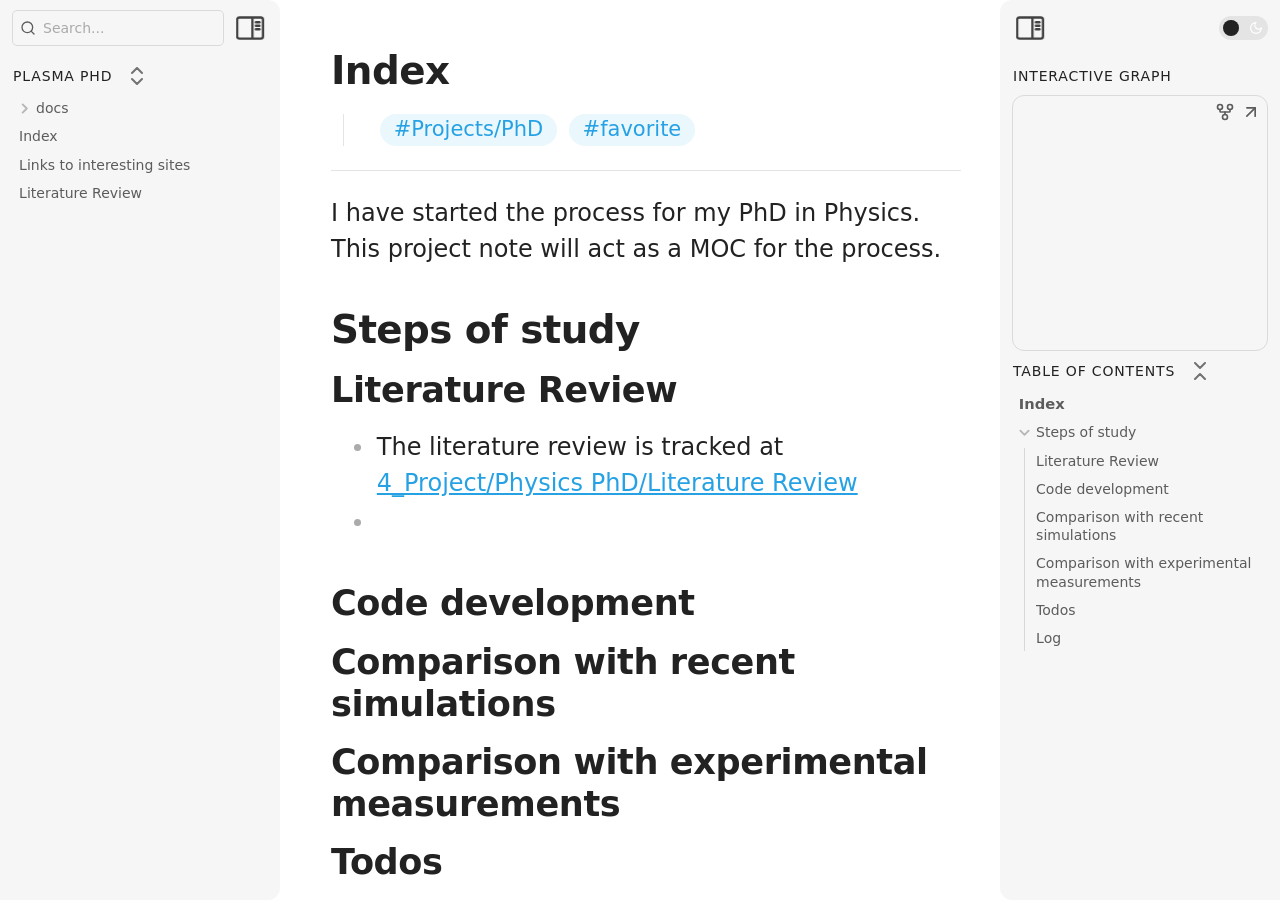
==== commit 21a4d754: "Added A. Hamza paper." ====
--- a/docs/index.html
+++ b/docs/index.html
@@ -8,13 +8,13 @@
 <meta property="og:type" content="website">
 <meta property="og:url" content="index.html">
 <meta property="og:image" content="undefined">
-<meta charset="UTF-8"><meta property="og:site_name" content="Plasma PhD"><meta name="viewport" content="width=device-width, initial-scale=1.0, user-scalable=yes, minimum-scale=1.0, maximum-scale=5.0"><link rel="alternate" type="application/rss+xml" title="RSS Feed" href="site-lib/rss.xml"><script async="" id="webpage-script" src="site-lib/scripts/webpage.js" onload="this.onload=null;this.setAttribute(&quot;loaded&quot;, &quot;true&quot;)"></script><script async="" id="graph-wasm-script" src="site-lib/scripts/graph-wasm.js" onload="this.onload=null;this.setAttribute(&quot;loaded&quot;, &quot;true&quot;)"></script><script async="" id="graph-render-worker-script" src="site-lib/scripts/graph-render-worker.js" onload="this.onload=null;this.setAttribute(&quot;loaded&quot;, &quot;true&quot;)"></script><link rel="icon" href="site-lib/media/favicon.png"><link rel="preload" href="site-lib/styles/snippets.css" as="style" onload="this.onload=null;this.rel='stylesheet'"><noscript><link rel="stylesheet" href="site-lib/styles/snippets.css"></noscript><link rel="stylesheet" href="site-lib/styles/obsidian.css"><link rel="preload" href="site-lib/styles/other-plugins.css" as="style" onload="this.onload=null;this.rel='stylesheet'"><noscript><link rel="stylesheet" href="site-lib/styles/other-plugins.css"></noscript><link rel="preload" href="site-lib/styles/global-variable-styles.css" as="style" onload="this.onload=null;this.rel='stylesheet'"><noscript><link rel="stylesheet" href="site-lib/styles/global-variable-styles.css"></noscript><link rel="preload" href="site-lib/styles/main-styles.css" as="style" onload="this.onload=null;this.rel='stylesheet'"><noscript><link rel="stylesheet" href="site-lib/styles/main-styles.css"></noscript><style>body{--line-width:40em;--line-width-adaptive:40em;--file-line-width:40em;--sidebar-width:min(20em, 80vw);--collapse-arrow-size:11px;--tree-vertical-spacing:1.3em;--sidebar-margin:12px}:root{background-color:#202124}.sidebar{height:100%;font-size:14px;z-index:10;min-width:calc(var(--sidebar-width) + var(--divider-width-hover));max-width:calc(var(--sidebar-width) + var(--divider-width-hover));position:relative;overflow:hidden;overflow:clip;transition:min-width ease-in-out,max-width ease-in-out;transition-duration:.2s;contain:size}#left-sidebar{left:0}#right-sidebar{right:0}.sidebar.is-collapsed{min-width:0;max-width:0}.sidebar.floating{position:absolute}.sidebar .leaf-content{height:100%;min-width:calc(var(--sidebar-width) - var(--divider-width-hover));top:0;padding:var(--sidebar-margin);padding-top:4em;line-height:var(--line-height-tight);background-color:var(--background-secondary);transition:background-color,border-right,border-left,box-shadow;transition-duration:var(--color-fade-speed);transition-timing-function:ease-in-out;position:absolute;display:flex;flex-direction:column}.sidebar:not(.is-collapsed) .leaf-content{min-width:calc(max(100%,var(--sidebar-width)) - 3px);max-width:calc(max(100%,var(--sidebar-width)) - 3px)}#left-sidebar-content{left:0;border-top-right-radius:var(--radius-l);border-bottom-right-radius:var(--radius-l)}#right-sidebar-content{right:0;border-top-left-radius:var(--radius-l);border-bottom-left-radius:var(--radius-l)}.sidebar #left-sidebar-content,.sidebar #right-sidebar-content{contain:none!important;container-type:normal!important;animation:none!important}.sidebar:has(.leaf-content:empty):has(.topbar-content:empty){display:none}.sidebar-topbar{height:calc(2.3em + 2 * var(--sidebar-margin));width:var(--sidebar-width);padding:var(--sidebar-margin);z-index:1;position:fixed;display:flex;align-items:center;transition:width ease-in-out;transition-duration:inherit}.sidebar.is-collapsed .sidebar-topbar{width:calc(2.3em + var(--sidebar-margin) * 2)}.sidebar .sidebar-topbar.is-collapsed{width:0}#left-sidebar .sidebar-topbar{left:0;flex-direction:row;border-top-right-radius:var(--radius-l)}#right-sidebar .sidebar-topbar{right:0;flex-direction:row-reverse;border-top-left-radius:var(--radius-l)}#left-sidebar .topbar-content{margin-right:calc(2.3em + var(--sidebar-margin));flex-direction:row}#right-sidebar .topbar-content{margin-left:calc(2.3em + var(--sidebar-margin));flex-direction:row-reverse}.topbar-content{overflow:hidden visible;overflow:clip visible;width:100%;height:100%;display:flex;align-items:center;transition:inherit}.sidebar.is-collapsed .topbar-content{width:0;transition:inherit}.clickable-icon.sidebar-collapse-icon{background-color:transparent;color:var(--icon-color-focused);padding:2px!important;margin:0!important;height:100%!important;width:2.3em!important;margin-inline:0.14em!important;position:absolute}#left-sidebar .clickable-icon.sidebar-collapse-icon{transform:rotateY(180deg);right:var(--sidebar-margin)}#right-sidebar .clickable-icon.sidebar-collapse-icon{transform:rotateY(180deg);left:var(--sidebar-margin)}.clickable-icon.sidebar-collapse-icon svg.svg-icon{width:100%;height:100%}.feature-title{margin-left:1px;text-transform:uppercase;letter-spacing:.06em;margin-top:.75em;margin-bottom:.75em}.feature-header{display:flex;align-items:center;padding-top:0;font-size:1em;padding-left:0}body.floating-sidebars .sidebar{position:absolute}body{transition:background-color var(--color-fade-speed) ease-in-out}#navbar:not(:empty){display:flex;align-items:center;justify-content:space-between;padding:.5em 1em;width:100%}#main{display:flex;flex-direction:column;height:100%;width:100%;align-items:stretch;justify-content:center}#main-horizontal{display:flex;flex-direction:row;flex-grow:1;width:100%;align-items:stretch;justify-content:center}#center-content{flex-basis:100%;max-width:100%;width:100%;height:100%;display:flex;flex-direction:column;align-items:center;transition:opacity .2s ease-in-out;contain:inline-size}.hide{opacity:0!important;transition:opacity .2s ease-in-out;pointer-events:none}#center-content>.obsidian-document{padding-left:2em;padding-right:1em;margin-bottom:0;width:100%;width:-webkit-fill-available;width:-moz-available;width:fill-available;transition:background-color var(--color-fade-speed) ease-in-out;border-top-right-radius:var(--window-radius,var(--radius-m));border-top-left-radius:var(--window-radius,var(--radius-m));overflow-x:hidden!important;overflow-y:auto!important;display:flex!important;flex-direction:column!important;align-items:center!important;contain:inline-size}body #center-content>.obsidian-document>.markdown-preview-sizer{padding-bottom:80vh;width:100%;max-width:var(--line-width);flex-basis:var(--line-width);transition:background-color var(--color-fade-speed) ease-in-out;contain:inline-size}#center-content>.obsidian-document>div{width:100%!important;transition:background-color var(--color-fade-speed) ease-in-out;contain:inline-size}#center-content>.obsidian-document:not([data-type=markdown]).embed{display:flex;padding:1em;height:100%;width:100%;align-items:center;justify-content:center}#center-content>.obsidian-document:not([data-type=markdown]).embed>*{max-width:100%;max-height:100%;object-fit:contain}:not(h1,h2,h3,h4,h5,h6,li):has(> :is(.math,table)){overflow-x:auto!important}#center-content>.obsidian-document:not([data-type=markdown]){overflow-x:auto;contain:content;padding:0;margin:0;height:100%}.obsidian-document[data-type=attachment]{display:flex;flex-direction:column;align-items:center;justify-content:center;height:100%;width:100%}.obsidian-document[data-type=attachment]>*{outline:0;border:none;box-shadow:none}.obsidian-document[data-type=attachment] :is(img){max-width:90%;max-height:90%;object-fit:contain}.obsidian-document[data-type=attachment]>:is(audio){width:100%;max-width:min(90%,var(--line-width))}.obsidian-document[data-type=attachment]>:is(embed,iframe,video){width:100%;height:100%;max-width:100%;max-height:100%;object-fit:contain}.canvas-wrapper>:is(.header,.footer){z-index:100;position:absolute;display:flex;justify-content:center;flex-direction:column;width:100%;align-items:center}.scroll-highlight{position:absolute;width:100%;height:100%;pointer-events:none;z-index:1000;background-color:hsla(var(--color-accent-hsl),.25);opacity:0;padding:1em;inset:50%;translate:-50% -50%;border-radius:var(--radius-s)}</style><script defer="">async function loadIncludes(){let e=document.querySelectorAll("link[itemprop='include']");for(const t of e){let e=t.getAttribute("href");try{let o="";if(e.startsWith("https:")||e.startsWith("http:")||"file:"!=window.location.protocol){const n=await fetch(e);if(!n.ok){console.log("Could not include file: "+e),t?.remove();continue}o=await n.text()}else{const t=document.getElementById(btoa(encodeURI(e)));if(t){const e=JSON.parse(decodeURI(atob(t.getAttribute("value")??"")));o=e?.data??""}}let n=document.createRange().createContextualFragment(o);t.before(n),t.remove(),console.log("Included text: "+o),console.log("Included file: "+e)}catch(o){t?.remove(),console.log("Could not include file: "+e,o);continue}}}document.addEventListener("DOMContentLoaded",(()=>{loadIncludes()}));let isFileProtocol="file:"==location.protocol;function waitLoadScripts(e,t){let o=e.map((e=>document.getElementById(e+"-script")));!function e(n){let l=o[n],c=n+1;l?(l&&"true"!=l.getAttribute("loaded")||n<o.length&&e(c),n<o.length&&l.addEventListener("load",(()=>e(c)))):n<o.length?e(c):t()}(0)}</script></head><body class="publish css-settings-manager styled-scrollbars show-inline-title show-ribbon is-focused"><script defer="">let theme=localStorage.getItem("theme")||(window.matchMedia("(prefers-color-scheme: dark)").matches?"dark":"light");"dark"==theme?(document.body.classList.add("theme-dark"),document.body.classList.remove("theme-light")):(document.body.classList.add("theme-light"),document.body.classList.remove("theme-dark")),window.innerWidth<480?document.body.classList.add("is-phone"):window.innerWidth<768?document.body.classList.add("is-tablet"):window.innerWidth<1024?document.body.classList.add("is-small-screen"):document.body.classList.add("is-large-screen")</script><div class="parsed-feature-container" style="display: contents;"><link itemprop="include" href="site-lib/html/custom-head-content-content.html"></div><div id="main"><div id="navbar"></div><div id="main-horizontal"><div id="left-content" class="leaf" style="--sidebar-width: var(--sidebar-width-left);"><div id="left-sidebar" class="sidebar"><div class="sidebar-handle"></div><div class="sidebar-topbar"><div class="topbar-content"><div id="search-container"><div id="search-wrapper"><input enterkeyhint="search" type="search" spellcheck="false" placeholder="Search..."><div aria-label="Clear search" id="search-clear-button"></div></div></div></div><div class="clickable-icon sidebar-collapse-icon"><svg xmlns="http://www.w3.org/2000/svg" width="100%" height="100%" viewBox="0 0 24 24" fill="none" stroke="currentColor" stroke-width="3" stroke-linecap="round" stroke-linejoin="round" class="svg-icon"><path d="M21 3H3C1.89543 3 1 3.89543 1 5V19C1 20.1046 1.89543 21 3 21H21C22.1046 21 23 20.1046 23 19V5C23 3.89543 22.1046 3 21 3Z"></path><path d="M10 4V20"></path><path d="M4 7H7"></path><path d="M4 10H7"></path><path d="M4 13H7"></path></svg></div></div><div class="sidebar-content-wrapper"><div id="left-sidebar-content" class="leaf-content"><link itemprop="include" href="site-lib/html/file-tree-content.html"></div></div><script defer="">let ls = document.querySelector("#left-sidebar"); ls.classList.toggle("is-collapsed", window.innerWidth < 768); ls.style.setProperty("--sidebar-width", localStorage.getItem("sidebar-left-width"));</script></div></div><div id="center-content" class="leaf"><div class="obsidian-document markdown-preview-view markdown-rendered node-insert-event allow-fold-headings allow-fold-lists show-indentation-guide show-properties is-readable-line-width" data-type="markdown"><style id="MJX-CHTML-styles">mjx-container[overflow=scroll][display]{overflow:auto clip;min-width:initial!important}mjx-container[overflow=truncate][display]{overflow:hidden clip;min-width:initial!important}mjx-container[display]{display:block;text-align:center;justify-content:center;margin:.7em 0;padding:.3em 2px}mjx-container[display][width=full]{display:flex}mjx-container[justify=left]{text-align:left;justify-content:left}mjx-container[justify=right]{text-align:right;justify-content:right}mjx-container[jax=CHTML]{white-space:nowrap}mjx-mi>mjx-c,mjx-mn>mjx-c,mjx-mo>mjx-c,mjx-ms>mjx-c,mjx-mtext>mjx-c{clip-path:polygon(-1em -2px,calc(100% + 1em) -2px,calc(100% + 1em) calc(100% + 2px),-1em calc(100% + 2px)) padding-box}mjx-stretchy-h{clip-path:polygon(0px -2px,100% -2px,100% calc(100% + 2px),0px calc(100% + 2px)) padding-box}mjx-stretchy-v{clip-path:polygon(-2px 0px,calc(100% + 2px) 0px,calc(100% + 2px) 100%,-2px 100%) padding-box}mjx-container [space="1"]{margin-left:.111em}mjx-container [space="2"]{margin-left:.167em}mjx-container [space="3"]{margin-left:.222em}mjx-container [space="4"]{margin-left:.278em}mjx-container [space="5"]{margin-left:.333em}mjx-container [rspace="1"]{margin-right:.111em}mjx-container [rspace="2"]{margin-right:.167em}mjx-container [rspace="3"]{margin-right:.222em}mjx-container [rspace="4"]{margin-right:.278em}mjx-container [rspace="5"]{margin-right:.333em}mjx-container [size="s"]{font-size:70.7%}mjx-container [size=ss]{font-size:50%}mjx-container [size=Tn]{font-size:60%}mjx-container [size=sm]{font-size:85%}mjx-container [size=lg]{font-size:120%}mjx-container [size=Lg]{font-size:144%}mjx-container [size=LG]{font-size:173%}mjx-container [size=hg]{font-size:207%}mjx-container [size=HG]{font-size:249%}mjx-container [width=full]{width:100%}mjx-box{display:inline-block}mjx-block{display:block}mjx-itable{display:inline-table}mjx-row{display:table-row}mjx-row>mjx-base,mjx-row>mjx-cell,mjx-row>mjx-den,mjx-row>mjx-over,mjx-row>mjx-under{display:table-cell}mjx-container [inline-breaks]{display:inline}mjx-container .mjx-selected{outline:black solid 2px}@media (prefers-color-scheme:dark){mjx-container .mjx-selected{outline:rgb(200,200,200) solid 2px}}mjx-mtext{display:inline-block}mjx-mstyle{display:inline-block}mjx-merror{display:inline-block;color:red;background-color:#ff0}mjx-mphantom{visibility:hidden}mjx-container[has-speech=true]{position:relative;cursor:default}mjx-speech{position:absolute;z-index:-1;inset:0px}mjx-speech:focus{outline:0}mjx-container a[data-mjx-href]{color:linktext;cursor:pointer}mjx-container a[data-mjx-href].mjx-visited{color:visitedtext}mjx-container>mjx-help{display:none;position:absolute;top:-.3em;right:-.5em;width:.6em;height:.6em;cursor:pointer}mjx-container[display=true]>mjx-help{position:sticky;bottom:100%;left:0;margin:-.3em -.5em 0 -.1em;right:0;top:initial}mjx-help>svg{stroke:black;width:100%;height:100%}mjx-help>svg>circle{stroke-width:1.5px;cx:9px;cy:9px;r:9px;fill:white}mjx-help>svg>circle:nth-child(2){fill:var(--mjx-bg1-color);r:7px}mjx-help>svg>line{stroke-width:2.5px;stroke-linecap:round}mjx-help:hover>svg>circle:nth-child(2){fill:white}mjx-container.mjx-explorer-active>mjx-help{display:inline-flex;align-items:center}@media (prefers-color-scheme:dark){mjx-help>svg{stroke:rgb(224,224,224)}mjx-help>svg>circle{fill:rgb(64,64,64)}mjx-help>svg>circle:nth-child(2){fill:rgba(132,132,255,0.3)}mjx-help:hover>svg>circle:nth-child(2){stroke:rgb(170,170,170);fill:rgb(64,64,64)}}mjx-math{display:inline-block;text-align:left;line-height:0;text-indent:0;font-style:normal;font-weight:400;font-size:100%;font-size-adjust:none;letter-spacing:normal;overflow-wrap:normal;word-spacing:normal;direction:ltr;padding:1px 0}mjx-container[jax=CHTML][display=true] mjx-math{padding:0}mjx-math[breakable]{display:inline}mjx-container[jax=CHTML] mjx-break{white-space:normal;line-height:0;clip-path:rect(0px 0px 0px 0px);font-family:MJX-BRK!important}mjx-break[size="0"]{letter-spacing:-.999em}mjx-break[size="1"]{letter-spacing:-.889em}mjx-break[size="2"]{letter-spacing:-.833em}mjx-break[size="3"]{letter-spacing:-.778em}mjx-break[size="4"]{letter-spacing:-.722em}mjx-break[size="5"]{letter-spacing:-.667em}mjx-msub{display:inline-block;text-align:left}mjx-msubsup{display:inline-block;text-align:left}mjx-script{display:inline-block;padding-right:.05em;padding-left:.033em}mjx-script>mjx-spacer{display:block}mjx-mi{display:inline-block;text-align:left}mjx-c{display:inline-block;width:0;text-align:right}mjx-utext{display:inline-block;padding:.75em 0 .2em}mjx-container[jax=CHTML]>mjx-math.TEX-N[breakable]>*{font-family:MJX-TEX-ZERO,MJX-TEX-N}.TEX-N{font-family:MJX-TEX-ZERO,MJX-TEX-N}.TEX-B{font-family:MJX-TEX-ZERO,MJX-TEX-B}.TEX-I{font-family:MJX-TEX-ZERO,MJX-TEX-I}.TEX-BI{font-family:MJX-TEX-ZERO,MJX-TEX-BI}.TEX-F{font-family:MJX-TEX-ZERO,MJX-TEX-F}.TEX-FB{font-family:MJX-TEX-ZERO,MJX-TEX-FB}.TEX-SS{font-family:MJX-TEX-ZERO,MJX-TEX-SS}.TEX-SSB{font-family:MJX-TEX-ZERO,MJX-TEX-SSB}.TEX-SSI{font-family:MJX-TEX-ZERO,MJX-TEX-SSI}.TEX-M{font-family:MJX-TEX-ZERO,MJX-TEX-M}.TEX-SO{font-family:MJX-TEX-ZERO,MJX-TEX-SO}.TEX-LO{font-family:MJX-TEX-ZERO,MJX-TEX-LO}.TEX-C{font-family:MJX-TEX-ZERO,MJX-TEX-C}.TEX-CB{font-family:MJX-TEX-ZERO,MJX-TEX-CB}.TEX-OS{font-family:MJX-TEX-ZERO,MJX-TEX-OS}.TEX-OB{font-family:MJX-TEX-ZERO,MJX-TEX-OB}.TEX-MI{font-family:MJX-TEX-ZERO,MJX-TEX-MI}.TEX-V{font-family:MJX-TEX-ZERO,MJX-TEX-V}.TEX-S3{font-family:MJX-TEX-ZERO,MJX-TEX-S3}.TEX-S4{font-family:MJX-TEX-ZERO,MJX-TEX-S4}.MHC-M{font-family:MJX-TEX-ZERO,MJX-MHC-M}.MHC-N{font-family:MJX-TEX-ZERO,MJX-MHC-N}@font-face{font-family:MJX-MHC-M;src:url("site-lib/fonts/mjx-mhc-m.woff2") format("woff2")}@font-face{font-family:MJX-MHC-N;src:url("site-lib/fonts/mjx-mhc-n.woff2") format("woff2")}@font-face{font-family:MJX-TEX-ZERO;src:url("site-lib/fonts/mjx-tex-zero.woff2") format("woff2")}@font-face{font-family:MJX-BRK;src:url("site-lib/fonts/mjx-tex-brk.woff2") format("woff2")}@font-face{font-family:MJX-TEX-N;src:url("site-lib/fonts/mjx-tex-n.woff2") format("woff2")}@font-face{font-family:MJX-TEX-B;src:url("site-lib/fonts/mjx-tex-b.woff2") format("woff2")}@font-face{font-family:MJX-TEX-I;src:url("site-lib/fonts/mjx-tex-i.woff2") format("woff2")}@font-face{font-family:MJX-TEX-BI;src:url("site-lib/fonts/mjx-tex-bi.woff2") format("woff2")}@font-face{font-family:MJX-TEX-F;src:url("site-lib/fonts/mjx-tex-f.woff2") format("woff2")}@font-face{font-family:MJX-TEX-FB;src:url("site-lib/fonts/mjx-tex-fb.woff2") format("woff2")}@font-face{font-family:MJX-TEX-SS;src:url("site-lib/fonts/mjx-tex-ss.woff2") format("woff2")}@font-face{font-family:MJX-TEX-SSB;src:url("site-lib/fonts/mjx-tex-ssb.woff2") format("woff2")}@font-face{font-family:MJX-TEX-SSI;src:url("site-lib/fonts/mjx-tex-ssi.woff2") format("woff2")}@font-face{font-family:MJX-TEX-M;src:url("site-lib/fonts/mjx-tex-m.woff2") format("woff2")}@font-face{font-family:MJX-TEX-SO;src:url("site-lib/fonts/mjx-tex-so.woff2") format("woff2")}@font-face{font-family:MJX-TEX-LO;src:url("site-lib/fonts/mjx-tex-lo.woff2") format("woff2")}@font-face{font-family:MJX-TEX-C;src:url("site-lib/fonts/mjx-tex-c.woff2") format("woff2")}@font-face{font-family:MJX-TEX-CB;src:url("site-lib/fonts/mjx-tex-cb.woff2") format("woff2")}@font-face{font-family:MJX-TEX-OS;src:url("site-lib/fonts/mjx-tex-os.woff2") format("woff2")}@font-face{font-family:MJX-TEX-OB;src:url("site-lib/fonts/mjx-tex-ob.woff2") format("woff2")}@font-face{font-family:MJX-TEX-MI;src:url("site-lib/fonts/mjx-tex-mi.woff2") format("woff2")}@font-face{font-family:MJX-TEX-V;src:url("site-lib/fonts/mjx-tex-v.woff2") format("woff2")}@font-face{font-family:MJX-TEX-S3;src:url("site-lib/fonts/mjx-tex-s3.woff2") format("woff2")}@font-face{font-family:MJX-TEX-S4;src:url("site-lib/fonts/mjx-tex-s4.woff2") format("woff2")}mjx-c.mjx-c1D438{padding:.68em .764em 0 0}mjx-c.mjx-c1D460{padding:.442em .469em .01em 0}</style><pre class="frontmatter language-yaml" style="display: none;"><code class="language-yaml is-loaded"><span class="token key atrule">type</span><span class="token punctuation">:</span> Project
+<meta charset="UTF-8"><meta property="og:site_name" content="Plasma PhD"><meta name="viewport" content="width=device-width, initial-scale=1.0, user-scalable=yes, minimum-scale=1.0, maximum-scale=5.0"><link rel="alternate" type="application/rss+xml" title="RSS Feed" href="site-lib/rss.xml"><script async="" id="webpage-script" src="site-lib/scripts/webpage.js" onload="this.onload=null;this.setAttribute(&quot;loaded&quot;, &quot;true&quot;)"></script><script async="" id="graph-wasm-script" src="site-lib/scripts/graph-wasm.js" onload="this.onload=null;this.setAttribute(&quot;loaded&quot;, &quot;true&quot;)"></script><script async="" id="graph-render-worker-script" src="site-lib/scripts/graph-render-worker.js" onload="this.onload=null;this.setAttribute(&quot;loaded&quot;, &quot;true&quot;)"></script><link rel="icon" href="site-lib/media/favicon.png"><link rel="preload" href="site-lib/styles/snippets.css" as="style" onload="this.onload=null;this.rel='stylesheet'"><noscript><link rel="stylesheet" href="site-lib/styles/snippets.css"></noscript><link rel="stylesheet" href="site-lib/styles/obsidian.css"><link rel="preload" href="site-lib/styles/other-plugins.css" as="style" onload="this.onload=null;this.rel='stylesheet'"><noscript><link rel="stylesheet" href="site-lib/styles/other-plugins.css"></noscript><link rel="stylesheet" href="site-lib/styles/theme.css"><link rel="preload" href="site-lib/styles/global-variable-styles.css" as="style" onload="this.onload=null;this.rel='stylesheet'"><noscript><link rel="stylesheet" href="site-lib/styles/global-variable-styles.css"></noscript><link rel="preload" href="site-lib/styles/main-styles.css" as="style" onload="this.onload=null;this.rel='stylesheet'"><noscript><link rel="stylesheet" href="site-lib/styles/main-styles.css"></noscript><style>body{--line-width:40em;--line-width-adaptive:40em;--file-line-width:40em;--sidebar-width:min(20em, 80vw);--collapse-arrow-size:11px;--tree-vertical-spacing:1.3em;--sidebar-margin:12px}:root{background-color:#202124}.sidebar{height:100%;font-size:14px;z-index:10;min-width:calc(var(--sidebar-width) + var(--divider-width-hover));max-width:calc(var(--sidebar-width) + var(--divider-width-hover));position:relative;overflow:hidden;overflow:clip;transition:min-width ease-in-out,max-width ease-in-out;transition-duration:.2s;contain:size}#left-sidebar{left:0}#right-sidebar{right:0}.sidebar.is-collapsed{min-width:0;max-width:0}.sidebar.floating{position:absolute}.sidebar .leaf-content{height:100%;min-width:calc(var(--sidebar-width) - var(--divider-width-hover));top:0;padding:var(--sidebar-margin);padding-top:4em;line-height:var(--line-height-tight);background-color:var(--background-secondary);transition:background-color,border-right,border-left,box-shadow;transition-duration:var(--color-fade-speed);transition-timing-function:ease-in-out;position:absolute;display:flex;flex-direction:column}.sidebar:not(.is-collapsed) .leaf-content{min-width:calc(max(100%,var(--sidebar-width)) - 3px);max-width:calc(max(100%,var(--sidebar-width)) - 3px)}#left-sidebar-content{left:0;border-top-right-radius:var(--radius-l);border-bottom-right-radius:var(--radius-l)}#right-sidebar-content{right:0;border-top-left-radius:var(--radius-l);border-bottom-left-radius:var(--radius-l)}.sidebar #left-sidebar-content,.sidebar #right-sidebar-content{contain:none!important;container-type:normal!important;animation:none!important}.sidebar:has(.leaf-content:empty):has(.topbar-content:empty){display:none}.sidebar-topbar{height:calc(2.3em + 2 * var(--sidebar-margin));width:var(--sidebar-width);padding:var(--sidebar-margin);z-index:1;position:fixed;display:flex;align-items:center;transition:width ease-in-out;transition-duration:inherit}.sidebar.is-collapsed .sidebar-topbar{width:calc(2.3em + var(--sidebar-margin) * 2)}.sidebar .sidebar-topbar.is-collapsed{width:0}#left-sidebar .sidebar-topbar{left:0;flex-direction:row;border-top-right-radius:var(--radius-l)}#right-sidebar .sidebar-topbar{right:0;flex-direction:row-reverse;border-top-left-radius:var(--radius-l)}#left-sidebar .topbar-content{margin-right:calc(2.3em + var(--sidebar-margin));flex-direction:row}#right-sidebar .topbar-content{margin-left:calc(2.3em + var(--sidebar-margin));flex-direction:row-reverse}.topbar-content{overflow:hidden visible;overflow:clip visible;width:100%;height:100%;display:flex;align-items:center;transition:inherit}.sidebar.is-collapsed .topbar-content{width:0;transition:inherit}.clickable-icon.sidebar-collapse-icon{background-color:transparent;color:var(--icon-color-focused);padding:2px!important;margin:0!important;height:100%!important;width:2.3em!important;margin-inline:0.14em!important;position:absolute}#left-sidebar .clickable-icon.sidebar-collapse-icon{transform:rotateY(180deg);right:var(--sidebar-margin)}#right-sidebar .clickable-icon.sidebar-collapse-icon{transform:rotateY(180deg);left:var(--sidebar-margin)}.clickable-icon.sidebar-collapse-icon svg.svg-icon{width:100%;height:100%}.feature-title{margin-left:1px;text-transform:uppercase;letter-spacing:.06em;margin-top:.75em;margin-bottom:.75em}.feature-header{display:flex;align-items:center;padding-top:0;font-size:1em;padding-left:0}body.floating-sidebars .sidebar{position:absolute}body{transition:background-color var(--color-fade-speed) ease-in-out}#navbar:not(:empty){display:flex;align-items:center;justify-content:space-between;padding:.5em 1em;width:100%}#main{display:flex;flex-direction:column;height:100%;width:100%;align-items:stretch;justify-content:center}#main-horizontal{display:flex;flex-direction:row;flex-grow:1;width:100%;align-items:stretch;justify-content:center}#center-content{flex-basis:100%;max-width:100%;width:100%;height:100%;display:flex;flex-direction:column;align-items:center;transition:opacity .2s ease-in-out;contain:inline-size}.hide{opacity:0!important;transition:opacity .2s ease-in-out;pointer-events:none}#center-content>.obsidian-document{padding-left:2em;padding-right:1em;margin-bottom:0;width:100%;width:-webkit-fill-available;width:-moz-available;width:fill-available;transition:background-color var(--color-fade-speed) ease-in-out;border-top-right-radius:var(--window-radius,var(--radius-m));border-top-left-radius:var(--window-radius,var(--radius-m));overflow-x:hidden!important;overflow-y:auto!important;display:flex!important;flex-direction:column!important;align-items:center!important;contain:inline-size}body #center-content>.obsidian-document>.markdown-preview-sizer{padding-bottom:80vh;width:100%;max-width:var(--line-width);flex-basis:var(--line-width);transition:background-color var(--color-fade-speed) ease-in-out;contain:inline-size}#center-content>.obsidian-document>div{width:100%!important;transition:background-color var(--color-fade-speed) ease-in-out;contain:inline-size}#center-content>.obsidian-document:not([data-type=markdown]).embed{display:flex;padding:1em;height:100%;width:100%;align-items:center;justify-content:center}#center-content>.obsidian-document:not([data-type=markdown]).embed>*{max-width:100%;max-height:100%;object-fit:contain}:not(h1,h2,h3,h4,h5,h6,li):has(> :is(.math,table)){overflow-x:auto!important}#center-content>.obsidian-document:not([data-type=markdown]){overflow-x:auto;contain:content;padding:0;margin:0;height:100%}.obsidian-document[data-type=attachment]{display:flex;flex-direction:column;align-items:center;justify-content:center;height:100%;width:100%}.obsidian-document[data-type=attachment]>*{outline:0;border:none;box-shadow:none}.obsidian-document[data-type=attachment] :is(img){max-width:90%;max-height:90%;object-fit:contain}.obsidian-document[data-type=attachment]>:is(audio){width:100%;max-width:min(90%,var(--line-width))}.obsidian-document[data-type=attachment]>:is(embed,iframe,video){width:100%;height:100%;max-width:100%;max-height:100%;object-fit:contain}.canvas-wrapper>:is(.header,.footer){z-index:100;position:absolute;display:flex;justify-content:center;flex-direction:column;width:100%;align-items:center}.scroll-highlight{position:absolute;width:100%;height:100%;pointer-events:none;z-index:1000;background-color:hsla(var(--color-accent-hsl),.25);opacity:0;padding:1em;inset:50%;translate:-50% -50%;border-radius:var(--radius-s)}</style><script defer="">async function loadIncludes(){let e=document.querySelectorAll("link[itemprop='include']");for(const t of e){let e=t.getAttribute("href");try{let o="";if(e.startsWith("https:")||e.startsWith("http:")||"file:"!=window.location.protocol){const n=await fetch(e);if(!n.ok){console.log("Could not include file: "+e),t?.remove();continue}o=await n.text()}else{const t=document.getElementById(btoa(encodeURI(e)));if(t){const e=JSON.parse(decodeURI(atob(t.getAttribute("value")??"")));o=e?.data??""}}let n=document.createRange().createContextualFragment(o);t.before(n),t.remove(),console.log("Included text: "+o),console.log("Included file: "+e)}catch(o){t?.remove(),console.log("Could not include file: "+e,o);continue}}}document.addEventListener("DOMContentLoaded",(()=>{loadIncludes()}));let isFileProtocol="file:"==location.protocol;function waitLoadScripts(e,t){let o=e.map((e=>document.getElementById(e+"-script")));!function e(n){let l=o[n],c=n+1;l?(l&&"true"!=l.getAttribute("loaded")||n<o.length&&e(c),n<o.length&&l.addEventListener("load",(()=>e(c)))):n<o.length?e(c):t()}(0)}</script></head><body class="publish css-settings-manager is-focused styled-scrollbars show-inline-title show-ribbon"><script defer="">let theme=localStorage.getItem("theme")||(window.matchMedia("(prefers-color-scheme: dark)").matches?"dark":"light");"dark"==theme?(document.body.classList.add("theme-dark"),document.body.classList.remove("theme-light")):(document.body.classList.add("theme-light"),document.body.classList.remove("theme-dark")),window.innerWidth<480?document.body.classList.add("is-phone"):window.innerWidth<768?document.body.classList.add("is-tablet"):window.innerWidth<1024?document.body.classList.add("is-small-screen"):document.body.classList.add("is-large-screen")</script><div class="parsed-feature-container" style="display: contents;"><link itemprop="include" href="site-lib/html/custom-head-content-content.html"></div><div id="main"><div id="navbar"></div><div id="main-horizontal"><div id="left-content" class="leaf" style="--sidebar-width: var(--sidebar-width-left);"><div id="left-sidebar" class="sidebar"><div class="sidebar-handle"></div><div class="sidebar-topbar"><div class="topbar-content"><div id="search-container"><div id="search-wrapper"><input enterkeyhint="search" type="search" spellcheck="false" placeholder="Search..."><div aria-label="Clear search" id="search-clear-button"></div></div></div></div><div class="clickable-icon sidebar-collapse-icon"><svg xmlns="http://www.w3.org/2000/svg" width="100%" height="100%" viewBox="0 0 24 24" fill="none" stroke="currentColor" stroke-width="3" stroke-linecap="round" stroke-linejoin="round" class="svg-icon"><path d="M21 3H3C1.89543 3 1 3.89543 1 5V19C1 20.1046 1.89543 21 3 21H21C22.1046 21 23 20.1046 23 19V5C23 3.89543 22.1046 3 21 3Z"></path><path d="M10 4V20"></path><path d="M4 7H7"></path><path d="M4 10H7"></path><path d="M4 13H7"></path></svg></div></div><div class="sidebar-content-wrapper"><div id="left-sidebar-content" class="leaf-content"><link itemprop="include" href="site-lib/html/file-tree-content.html"></div></div><script defer="">let ls = document.querySelector("#left-sidebar"); ls.classList.toggle("is-collapsed", window.innerWidth < 768); ls.style.setProperty("--sidebar-width", localStorage.getItem("sidebar-left-width"));</script></div></div><div id="center-content" class="leaf"><div class="obsidian-document markdown-preview-view markdown-rendered node-insert-event allow-fold-headings allow-fold-lists show-indentation-guide show-properties is-readable-line-width" data-type="markdown"><style id="MJX-CHTML-styles">mjx-container[overflow=scroll][display]{overflow:auto clip;min-width:initial!important}mjx-container[overflow=truncate][display]{overflow:hidden clip;min-width:initial!important}mjx-container[display]{display:block;text-align:center;justify-content:center;margin:.7em 0;padding:.3em 2px}mjx-container[display][width=full]{display:flex}mjx-container[justify=left]{text-align:left;justify-content:left}mjx-container[justify=right]{text-align:right;justify-content:right}mjx-container[jax=CHTML]{white-space:nowrap}mjx-mi>mjx-c,mjx-mn>mjx-c,mjx-mo>mjx-c,mjx-ms>mjx-c,mjx-mtext>mjx-c{clip-path:polygon(-1em -2px,calc(100% + 1em) -2px,calc(100% + 1em) calc(100% + 2px),-1em calc(100% + 2px)) padding-box}mjx-stretchy-h{clip-path:polygon(0px -2px,100% -2px,100% calc(100% + 2px),0px calc(100% + 2px)) padding-box}mjx-stretchy-v{clip-path:polygon(-2px 0px,calc(100% + 2px) 0px,calc(100% + 2px) 100%,-2px 100%) padding-box}mjx-container [space="1"]{margin-left:.111em}mjx-container [space="2"]{margin-left:.167em}mjx-container [space="3"]{margin-left:.222em}mjx-container [space="4"]{margin-left:.278em}mjx-container [space="5"]{margin-left:.333em}mjx-container [rspace="1"]{margin-right:.111em}mjx-container [rspace="2"]{margin-right:.167em}mjx-container [rspace="3"]{margin-right:.222em}mjx-container [rspace="4"]{margin-right:.278em}mjx-container [rspace="5"]{margin-right:.333em}mjx-container [size="s"]{font-size:70.7%}mjx-container [size=ss]{font-size:50%}mjx-container [size=Tn]{font-size:60%}mjx-container [size=sm]{font-size:85%}mjx-container [size=lg]{font-size:120%}mjx-container [size=Lg]{font-size:144%}mjx-container [size=LG]{font-size:173%}mjx-container [size=hg]{font-size:207%}mjx-container [size=HG]{font-size:249%}mjx-container [width=full]{width:100%}mjx-box{display:inline-block}mjx-block{display:block}mjx-itable{display:inline-table}mjx-row{display:table-row}mjx-row>mjx-base,mjx-row>mjx-cell,mjx-row>mjx-den,mjx-row>mjx-over,mjx-row>mjx-under{display:table-cell}mjx-container [inline-breaks]{display:inline}mjx-container .mjx-selected{outline:black solid 2px}@media (prefers-color-scheme:dark){mjx-container .mjx-selected{outline:rgb(200,200,200) solid 2px}}mjx-mtext{display:inline-block}mjx-mstyle{display:inline-block}mjx-merror{display:inline-block;color:red;background-color:#ff0}mjx-mphantom{visibility:hidden}mjx-container[has-speech=true]{position:relative;cursor:default}mjx-speech{position:absolute;z-index:-1;inset:0px}mjx-speech:focus{outline:0}mjx-container a[data-mjx-href]{color:linktext;cursor:pointer}mjx-container a[data-mjx-href].mjx-visited{color:visitedtext}mjx-container>mjx-help{display:none;position:absolute;top:-.3em;right:-.5em;width:.6em;height:.6em;cursor:pointer}mjx-container[display=true]>mjx-help{position:sticky;bottom:100%;left:0;margin:-.3em -.5em 0 -.1em;right:0;top:initial}mjx-help>svg{stroke:black;width:100%;height:100%}mjx-help>svg>circle{stroke-width:1.5px;cx:9px;cy:9px;r:9px;fill:white}mjx-help>svg>circle:nth-child(2){fill:var(--mjx-bg1-color);r:7px}mjx-help>svg>line{stroke-width:2.5px;stroke-linecap:round}mjx-help:hover>svg>circle:nth-child(2){fill:white}mjx-container.mjx-explorer-active>mjx-help{display:inline-flex;align-items:center}@media (prefers-color-scheme:dark){mjx-help>svg{stroke:rgb(224,224,224)}mjx-help>svg>circle{fill:rgb(64,64,64)}mjx-help>svg>circle:nth-child(2){fill:rgba(132,132,255,0.3)}mjx-help:hover>svg>circle:nth-child(2){stroke:rgb(170,170,170);fill:rgb(64,64,64)}}mjx-math{display:inline-block;text-align:left;line-height:0;text-indent:0;font-style:normal;font-weight:400;font-size:100%;font-size-adjust:none;letter-spacing:normal;overflow-wrap:normal;word-spacing:normal;direction:ltr;padding:1px 0}mjx-container[jax=CHTML][display=true] mjx-math{padding:0}mjx-math[breakable]{display:inline}mjx-container[jax=CHTML] mjx-break{white-space:normal;line-height:0;clip-path:rect(0px 0px 0px 0px);font-family:MJX-BRK!important}mjx-break[size="0"]{letter-spacing:-.999em}mjx-break[size="1"]{letter-spacing:-.889em}mjx-break[size="2"]{letter-spacing:-.833em}mjx-break[size="3"]{letter-spacing:-.778em}mjx-break[size="4"]{letter-spacing:-.722em}mjx-break[size="5"]{letter-spacing:-.667em}mjx-msub{display:inline-block;text-align:left}mjx-msubsup{display:inline-block;text-align:left}mjx-script{display:inline-block;padding-right:.05em;padding-left:.033em}mjx-script>mjx-spacer{display:block}mjx-mi{display:inline-block;text-align:left}mjx-c{display:inline-block;width:0;text-align:right}mjx-utext{display:inline-block;padding:.75em 0 .2em}mjx-container[jax=CHTML]>mjx-math.TEX-N[breakable]>*{font-family:MJX-TEX-ZERO,MJX-TEX-N}.TEX-N{font-family:MJX-TEX-ZERO,MJX-TEX-N}.TEX-B{font-family:MJX-TEX-ZERO,MJX-TEX-B}.TEX-I{font-family:MJX-TEX-ZERO,MJX-TEX-I}.TEX-BI{font-family:MJX-TEX-ZERO,MJX-TEX-BI}.TEX-F{font-family:MJX-TEX-ZERO,MJX-TEX-F}.TEX-FB{font-family:MJX-TEX-ZERO,MJX-TEX-FB}.TEX-SS{font-family:MJX-TEX-ZERO,MJX-TEX-SS}.TEX-SSB{font-family:MJX-TEX-ZERO,MJX-TEX-SSB}.TEX-SSI{font-family:MJX-TEX-ZERO,MJX-TEX-SSI}.TEX-M{font-family:MJX-TEX-ZERO,MJX-TEX-M}.TEX-SO{font-family:MJX-TEX-ZERO,MJX-TEX-SO}.TEX-LO{font-family:MJX-TEX-ZERO,MJX-TEX-LO}.TEX-C{font-family:MJX-TEX-ZERO,MJX-TEX-C}.TEX-CB{font-family:MJX-TEX-ZERO,MJX-TEX-CB}.TEX-OS{font-family:MJX-TEX-ZERO,MJX-TEX-OS}.TEX-OB{font-family:MJX-TEX-ZERO,MJX-TEX-OB}.TEX-MI{font-family:MJX-TEX-ZERO,MJX-TEX-MI}.TEX-V{font-family:MJX-TEX-ZERO,MJX-TEX-V}.TEX-S3{font-family:MJX-TEX-ZERO,MJX-TEX-S3}.TEX-S4{font-family:MJX-TEX-ZERO,MJX-TEX-S4}.MHC-M{font-family:MJX-TEX-ZERO,MJX-MHC-M}.MHC-N{font-family:MJX-TEX-ZERO,MJX-MHC-N}@font-face{font-family:MJX-MHC-M;src:url("site-lib/fonts/mjx-mhc-m.woff2") format("woff2")}@font-face{font-family:MJX-MHC-N;src:url("site-lib/fonts/mjx-mhc-n.woff2") format("woff2")}@font-face{font-family:MJX-TEX-ZERO;src:url("site-lib/fonts/mjx-tex-zero.woff2") format("woff2")}@font-face{font-family:MJX-BRK;src:url("site-lib/fonts/mjx-tex-brk.woff2") format("woff2")}@font-face{font-family:MJX-TEX-N;src:url("site-lib/fonts/mjx-tex-n.woff2") format("woff2")}@font-face{font-family:MJX-TEX-B;src:url("site-lib/fonts/mjx-tex-b.woff2") format("woff2")}@font-face{font-family:MJX-TEX-I;src:url("site-lib/fonts/mjx-tex-i.woff2") format("woff2")}@font-face{font-family:MJX-TEX-BI;src:url("site-lib/fonts/mjx-tex-bi.woff2") format("woff2")}@font-face{font-family:MJX-TEX-F;src:url("site-lib/fonts/mjx-tex-f.woff2") format("woff2")}@font-face{font-family:MJX-TEX-FB;src:url("site-lib/fonts/mjx-tex-fb.woff2") format("woff2")}@font-face{font-family:MJX-TEX-SS;src:url("site-lib/fonts/mjx-tex-ss.woff2") format("woff2")}@font-face{font-family:MJX-TEX-SSB;src:url("site-lib/fonts/mjx-tex-ssb.woff2") format("woff2")}@font-face{font-family:MJX-TEX-SSI;src:url("site-lib/fonts/mjx-tex-ssi.woff2") format("woff2")}@font-face{font-family:MJX-TEX-M;src:url("site-lib/fonts/mjx-tex-m.woff2") format("woff2")}@font-face{font-family:MJX-TEX-SO;src:url("site-lib/fonts/mjx-tex-so.woff2") format("woff2")}@font-face{font-family:MJX-TEX-LO;src:url("site-lib/fonts/mjx-tex-lo.woff2") format("woff2")}@font-face{font-family:MJX-TEX-C;src:url("site-lib/fonts/mjx-tex-c.woff2") format("woff2")}@font-face{font-family:MJX-TEX-CB;src:url("site-lib/fonts/mjx-tex-cb.woff2") format("woff2")}@font-face{font-family:MJX-TEX-OS;src:url("site-lib/fonts/mjx-tex-os.woff2") format("woff2")}@font-face{font-family:MJX-TEX-OB;src:url("site-lib/fonts/mjx-tex-ob.woff2") format("woff2")}@font-face{font-family:MJX-TEX-MI;src:url("site-lib/fonts/mjx-tex-mi.woff2") format("woff2")}@font-face{font-family:MJX-TEX-V;src:url("site-lib/fonts/mjx-tex-v.woff2") format("woff2")}@font-face{font-family:MJX-TEX-S3;src:url("site-lib/fonts/mjx-tex-s3.woff2") format("woff2")}@font-face{font-family:MJX-TEX-S4;src:url("site-lib/fonts/mjx-tex-s4.woff2") format("woff2")}mjx-c.mjx-c1D438{padding:.68em .764em 0 0}mjx-c.mjx-c1D460{padding:.442em .469em .01em 0}</style><pre class="frontmatter language-yaml" style="display: none;"><code class="language-yaml is-loaded"><span class="token key atrule">type</span><span class="token punctuation">:</span> Project
 <span class="token key atrule">tags</span><span class="token punctuation">:</span>
   <span class="token punctuation">-</span> Projects/PhD
   <span class="token punctuation">-</span> favorite
 <span class="token key atrule">created</span><span class="token punctuation">:</span> 2024<span class="token punctuation">-</span>09<span class="token punctuation">-</span>03T09<span class="token punctuation">:</span><span class="token number">57</span>
 <span class="token key atrule">updated</span><span class="token punctuation">:</span> 2026<span class="token punctuation">-</span>11<span class="token punctuation">-</span>02T11<span class="token punctuation">:</span><span class="token number">20</span></code><button class="copy-code-button"><svg xmlns="http://www.w3.org/2000/svg" width="24" height="24" viewBox="0 0 24 24" fill="none" stroke="currentColor" stroke-width="2" stroke-linecap="round" stroke-linejoin="round" class="svg-icon lucide-copy"><rect x="8" y="8" width="14" height="14" rx="2" ry="2"></rect><path d="M4 16c-1.1 0-2-.9-2-2V4c0-1.1.9-2 2-2h10c1.1 0 2 .9 2 2"></path></svg></button></pre><div class="markdown-preview-sizer markdown-preview-section"><div class="header"><h1 class="page-title heading inline-title" id="Index_0">Index</h1><div class="data-bar"></div></div><div class="markdown-preview-pusher" style="width: 1px; height: 0.1px; margin-bottom: 0px;"></div><div class="el-p"><p dir="auto">I have started the process for my PhD in Physics. This project note will act as a MOC for the process.</p></div><div class="el-h1"><h1 data-heading="Steps of study" dir="auto" class="heading" id="Steps_of_study_0"><span class="heading-collapse-indicator collapse-indicator collapse-icon"><svg xmlns="http://www.w3.org/2000/svg" width="24" height="24" viewBox="0 0 24 24" fill="none" stroke="currentColor" stroke-width="2" stroke-linecap="round" stroke-linejoin="round" class="svg-icon right-triangle"><path d="M3 8L12 17L21 8"></path></svg></span>Steps of study</h1></div><div class="el-h2"><h2 data-heading="Literature Review" dir="auto" class="heading" id="Literature_Review_0"><span class="heading-collapse-indicator collapse-indicator collapse-icon"><svg xmlns="http://www.w3.org/2000/svg" width="24" height="24" viewBox="0 0 24 24" fill="none" stroke="currentColor" stroke-width="2" stroke-linecap="round" stroke-linejoin="round" class="svg-icon right-triangle"><path d="M3 8L12 17L21 8"></path></svg></span>Literature Review</h2></div><div class="el-ul"><ul class="has-list-bullet">
-<li data-line="0" dir="auto"><span class="list-bullet"></span>The literature review is tracked at <a data-href="4_Project/Physics PhD/Literature Review" href="literature-review.html" class="internal-link" target="_self" rel="noopener nofollow">4_Project/Physics PhD/Literature Review</a></li>
+<li data-line="0" dir="auto"><span class="list-bullet"></span>The literature review is tracked at <a class="internal-link" href="literature-review.html" data-href="4_Project/Physics PhD/Literature Review" target="_self" rel="noopener nofollow">4_Project/Physics PhD/Literature Review</a></li>
 <li data-line="1" dir="auto"><span class="list-bullet"></span></li>
 </ul></div><div class="el-h2"><h2 data-heading="Code development" dir="auto" class="heading" id="Code_development_0"><span class="heading-collapse-indicator collapse-indicator collapse-icon"><svg xmlns="http://www.w3.org/2000/svg" width="24" height="24" viewBox="0 0 24 24" fill="none" stroke="currentColor" stroke-width="2" stroke-linecap="round" stroke-linejoin="round" class="svg-icon right-triangle"><path d="M3 8L12 17L21 8"></path></svg></span>Code development</h2></div><div class="el-h2"><h2 data-heading="Comparison with recent simulations" dir="auto" class="heading" id="Comparison_with_recent_simulations_0"><span class="heading-collapse-indicator collapse-indicator collapse-icon"><svg xmlns="http://www.w3.org/2000/svg" width="24" height="24" viewBox="0 0 24 24" fill="none" stroke="currentColor" stroke-width="2" stroke-linecap="round" stroke-linejoin="round" class="svg-icon right-triangle"><path d="M3 8L12 17L21 8"></path></svg></span>Comparison with recent simulations</h2></div><div class="el-h2"><h2 data-heading="Comparison with experimental measurements" dir="auto" class="heading" id="Comparison_with_experimental_measurements_0"><span class="heading-collapse-indicator collapse-indicator collapse-icon"><svg xmlns="http://www.w3.org/2000/svg" width="24" height="24" viewBox="0 0 24 24" fill="none" stroke="currentColor" stroke-width="2" stroke-linecap="round" stroke-linejoin="round" class="svg-icon right-triangle"><path d="M3 8L12 17L21 8"></path></svg></span>Comparison with experimental measurements</h2></div><div class="el-h2"><h2 data-heading="Todos" dir="auto" class="heading" id="Todos_0"><span class="heading-collapse-indicator collapse-indicator collapse-icon"><svg xmlns="http://www.w3.org/2000/svg" width="24" height="24" viewBox="0 0 24 24" fill="none" stroke="currentColor" stroke-width="2" stroke-linecap="round" stroke-linejoin="round" class="svg-icon right-triangle"><path d="M3 8L12 17L21 8"></path></svg></span>Todos</h2></div><div class="el-ul"><ul class="contains-task-list has-list-bullet">
 <li class="task-list-item plugin-tasks-list-item is-checked" data-task-due="past-far" data-task-priority="normal" data-task="x" data-line="0" data-task-status-name="Done" data-task-status-type="DONE"><input class="task-list-item-checkbox" type="checkbox" title="Right-click for options" data-line="0"><span class="tasks-list-text"><span class="task-description"><span>fill out the grad update</span></span><span class="task-due" data-task-due="past-far" title="Click to edit due date, Right-click for more options"><span> 📅 2023-11-16</span></span></span></li>
--- a/docs/site-lib/styles/obsidian.css
+++ b/docs/site-lib/styles/obsidian.css
@@ -1 +1 @@
-.dialog{--csstools-light-dark-toggle--4:var(--csstools-color-scheme--dark) white;--dialog-bg-color:var(--csstools-light-dark-toggle--4, #1c1b22);--csstools-light-dark-toggle--5:var(--csstools-color-scheme--dark) white;--dialog-border-color:var(--csstools-light-dark-toggle--5, #1c1b22);--csstools-light-dark-toggle--33:var(--csstools-color-scheme--dark) rgba(58, 57, 68, .2);--dialog-shadow:0 2px 14px 0 var(--csstools-light-dark-toggle--33, #15141a);--csstools-light-dark-toggle--6:var(--csstools-color-scheme--dark) #15141a;--text-primary-color:var(--csstools-light-dark-toggle--6, #fbfbfe);--csstools-light-dark-toggle--7:var(--csstools-color-scheme--dark) #5b5b66;--text-secondary-color:var(--csstools-light-dark-toggle--7, #cfcfd8);--hover-filter:brightness(.9);--csstools-light-dark-toggle--8:var(--csstools-color-scheme--dark) #0060df;--link-fg-color:var(--csstools-light-dark-toggle--8, #0df);--csstools-light-dark-toggle--9:var(--csstools-color-scheme--dark) #0250bb;--link-hover-fg-color:var(--csstools-light-dark-toggle--9, #80ebff);--csstools-light-dark-toggle--10:var(--csstools-color-scheme--dark) #f0f0f4;--separator-color:var(--csstools-light-dark-toggle--10, #52525e);--textarea-border-color:#8f8f9d;--csstools-light-dark-toggle--11:var(--csstools-color-scheme--dark) white;--textarea-bg-color:var(--csstools-light-dark-toggle--11, #42414d);--textarea-fg-color:var(--text-secondary-color);--csstools-light-dark-toggle--12:var(--csstools-color-scheme--dark) #f0f0f4;--radio-bg-color:var(--csstools-light-dark-toggle--12, #2b2a33);--csstools-light-dark-toggle--13:var(--csstools-color-scheme--dark) #fbfbfe;--radio-checked-bg-color:var(--csstools-light-dark-toggle--13, #15141a);--radio-border-color:#8f8f9d;--csstools-light-dark-toggle--14:var(--csstools-color-scheme--dark) #0060df;--radio-checked-border-color:var(--csstools-light-dark-toggle--14, #0df);--csstools-light-dark-toggle--34:var(--csstools-color-scheme--dark) rgba(21, 20, 26, .07);--button-secondary-bg-color:var(--csstools-light-dark-toggle--34, rgba(251, 251, 254, .07));--button-secondary-fg-color:var(--text-primary-color);--button-secondary-border-color:var(--button-secondary-bg-color);--csstools-light-dark-toggle--35:var(--csstools-color-scheme--dark) rgba(21, 20, 26, .21);--button-secondary-active-bg-color:var(--csstools-light-dark-toggle--35, rgba(251, 251, 254, .21));--button-secondary-active-fg-color:var(--button-secondary-fg-color);--button-secondary-active-border-color:var(--button-secondary-bg-color);--csstools-light-dark-toggle--36:var(--csstools-color-scheme--dark) rgba(21, 20, 26, .14);--button-secondary-hover-bg-color:var(--csstools-light-dark-toggle--36, rgba(251, 251, 254, .14));--button-secondary-hover-fg-color:var(--button-secondary-fg-color);--button-secondary-hover-border-color:var(--button-secondary-hover-bg-color);--button-secondary-disabled-bg-color:var(--button-secondary-bg-color);--button-secondary-disabled-border-color:var(--button-secondary-border-color);--button-secondary-disabled-fg-color:var(--button-secondary-fg-color);--csstools-light-dark-toggle--15:var(--csstools-color-scheme--dark) #0060df;--button-primary-bg-color:var(--csstools-light-dark-toggle--15, #0df);--csstools-light-dark-toggle--16:var(--csstools-color-scheme--dark) #fbfbfe;--button-primary-fg-color:var(--csstools-light-dark-toggle--16, #15141a);--button-primary-border-color:var(--button-primary-bg-color);--csstools-light-dark-toggle--17:var(--csstools-color-scheme--dark) #054096;--button-primary-active-bg-color:var(--csstools-light-dark-toggle--17, #aaf2ff);--button-primary-active-fg-color:var(--button-primary-fg-color);--button-primary-active-border-color:var(--button-primary-active-bg-color);--csstools-light-dark-toggle--18:var(--csstools-color-scheme--dark) #0250bb;--button-primary-hover-bg-color:var(--csstools-light-dark-toggle--18, #80ebff);--button-primary-hover-fg-color:var(--button-primary-fg-color);--button-primary-hover-border-color:var(--button-primary-hover-bg-color);--button-primary-disabled-bg-color:var(--button-primary-bg-color);--button-primary-disabled-border-color:var(--button-primary-border-color);--button-primary-disabled-fg-color:var(--button-primary-fg-color);--button-disabled-opacity:.4;--csstools-light-dark-toggle--19:var(--csstools-color-scheme--dark) white;--input-text-bg-color:var(--csstools-light-dark-toggle--19, #42414d);--input-text-fg-color:var(--text-primary-color);font-variant:normal;font-size:13px;font-weight:400;line-height:150%;border-radius:4px;padding:12px 16px;--csstools-light-dark-toggle--37:var(--csstools-color-scheme--dark) white;border:1px solid var(--dialog-border-color);--csstools-light-dark-toggle--38:var(--csstools-color-scheme--dark) white;background:var(--dialog-bg-color);--csstools-light-dark-toggle--39:var(--csstools-color-scheme--dark) #15141a;color:var(--text-primary-color);--csstools-light-dark-toggle--40:var(--csstools-color-scheme--dark) rgba(58, 57, 68, .2);box-shadow:var(--dialog-shadow)}@supports (color:light-dark(red,red)){.dialog{--dialog-bg-color:light-dark(white, #1c1b22);--dialog-border-color:light-dark(white, #1c1b22);--dialog-shadow:0 2px 14px 0 light-dark(rgba(58, 57, 68, .2), #15141a);--text-primary-color:light-dark(#15141a, #fbfbfe);--text-secondary-color:light-dark(#5b5b66, #cfcfd8);--link-fg-color:light-dark(#0060df, #0df);--link-hover-fg-color:light-dark(#0250bb, #80ebff);--separator-color:light-dark(#f0f0f4, #52525e);--textarea-bg-color:light-dark(white, #42414d);--radio-bg-color:light-dark(#f0f0f4, #2b2a33);--radio-checked-bg-color:light-dark(#fbfbfe, #15141a);--radio-checked-border-color:light-dark(#0060df, #0df);--button-secondary-bg-color:light-dark( rgba(21, 20, 26, .07), rgba(251, 251, 254, .07) );--button-secondary-active-bg-color:light-dark( rgba(21, 20, 26, .21), rgba(251, 251, 254, .21) );--button-secondary-hover-bg-color:light-dark( rgba(21, 20, 26, .14), rgba(251, 251, 254, .14) );--button-primary-bg-color:light-dark(#0060df, #0df);--button-primary-fg-color:light-dark(#fbfbfe, #15141a);--button-primary-active-bg-color:light-dark(#054096, #aaf2ff);--button-primary-hover-bg-color:light-dark(#0250bb, #80ebff);--input-text-bg-color:light-dark(white, #42414d)}}.dialog *{--csstools-light-dark-toggle--33:var(--csstools-color-scheme--dark) rgba(58, 57, 68, .2);--dialog-shadow:0 2px 14px 0 var(--csstools-light-dark-toggle--33, #15141a)}.dialog *{--csstools-light-dark-toggle--34:var(--csstools-color-scheme--dark) rgba(21, 20, 26, .07);--button-secondary-bg-color:var(--csstools-light-dark-toggle--34, rgba(251, 251, 254, .07))}.dialog *{--csstools-light-dark-toggle--35:var(--csstools-color-scheme--dark) rgba(21, 20, 26, .21);--button-secondary-active-bg-color:var(--csstools-light-dark-toggle--35, rgba(251, 251, 254, .21))}.dialog *{--csstools-light-dark-toggle--36:var(--csstools-color-scheme--dark) rgba(21, 20, 26, .14);--button-secondary-hover-bg-color:var(--csstools-light-dark-toggle--36, rgba(251, 251, 254, .14))}.dialog *{--csstools-light-dark-toggle--4:var(--csstools-color-scheme--dark) white;--dialog-bg-color:var(--csstools-light-dark-toggle--4, #1c1b22)}.dialog *{--csstools-light-dark-toggle--5:var(--csstools-color-scheme--dark) white;--dialog-border-color:var(--csstools-light-dark-toggle--5, #1c1b22)}.dialog *{--csstools-light-dark-toggle--6:var(--csstools-color-scheme--dark) #15141a;--text-primary-color:var(--csstools-light-dark-toggle--6, #fbfbfe)}.dialog *{--csstools-light-dark-toggle--7:var(--csstools-color-scheme--dark) #5b5b66;--text-secondary-color:var(--csstools-light-dark-toggle--7, #cfcfd8)}.dialog *{--csstools-light-dark-toggle--8:var(--csstools-color-scheme--dark) #0060df;--link-fg-color:var(--csstools-light-dark-toggle--8, #0df)}.dialog *{--csstools-light-dark-toggle--9:var(--csstools-color-scheme--dark) #0250bb;--link-hover-fg-color:var(--csstools-light-dark-toggle--9, #80ebff)}.dialog *{--csstools-light-dark-toggle--10:var(--csstools-color-scheme--dark) #f0f0f4;--separator-color:var(--csstools-light-dark-toggle--10, #52525e)}.dialog *{--csstools-light-dark-toggle--11:var(--csstools-color-scheme--dark) white;--textarea-bg-color:var(--csstools-light-dark-toggle--11, #42414d)}.dialog *{--csstools-light-dark-toggle--12:var(--csstools-color-scheme--dark) #f0f0f4;--radio-bg-color:var(--csstools-light-dark-toggle--12, #2b2a33)}.dialog *{--csstools-light-dark-toggle--13:var(--csstools-color-scheme--dark) #fbfbfe;--radio-checked-bg-color:var(--csstools-light-dark-toggle--13, #15141a)}.dialog *{--csstools-light-dark-toggle--14:var(--csstools-color-scheme--dark) #0060df;--radio-checked-border-color:var(--csstools-light-dark-toggle--14, #0df)}.dialog *{--csstools-light-dark-toggle--15:var(--csstools-color-scheme--dark) #0060df;--button-primary-bg-color:var(--csstools-light-dark-toggle--15, #0df)}.dialog *{--csstools-light-dark-toggle--16:var(--csstools-color-scheme--dark) #fbfbfe;--button-primary-fg-color:var(--csstools-light-dark-toggle--16, #15141a)}.dialog *{--csstools-light-dark-toggle--17:var(--csstools-color-scheme--dark) #054096;--button-primary-active-bg-color:var(--csstools-light-dark-toggle--17, #aaf2ff)}.dialog *{--csstools-light-dark-toggle--18:var(--csstools-color-scheme--dark) #0250bb;--button-primary-hover-bg-color:var(--csstools-light-dark-toggle--18, #80ebff)}.dialog *{--csstools-light-dark-toggle--19:var(--csstools-color-scheme--dark) white;--input-text-bg-color:var(--csstools-light-dark-toggle--19, #42414d)}@media (prefers-color-scheme:dark){.dialog{--hover-filter:brightness(1.4);--button-disabled-opacity:.6}}@media screen and (forced-colors:active){.dialog{--dialog-bg-color:Canvas;--dialog-border-color:CanvasText;--dialog-shadow:none;--text-primary-color:CanvasText;--text-secondary-color:CanvasText;--hover-filter:none;--link-fg-color:LinkText;--link-hover-fg-color:LinkText;--separator-color:CanvasText;--textarea-border-color:ButtonBorder;--textarea-bg-color:Field;--textarea-fg-color:ButtonText;--radio-bg-color:ButtonFace;--radio-checked-bg-color:ButtonFace;--radio-border-color:ButtonText;--radio-checked-border-color:ButtonText;--button-secondary-bg-color:HighlightText;--button-secondary-fg-color:ButtonText;--button-secondary-border-color:ButtonText;--button-secondary-active-bg-color:HighlightText;--button-secondary-active-fg-color:SelectedItem;--button-secondary-active-border-color:ButtonText;--button-secondary-hover-bg-color:HighlightText;--button-secondary-hover-fg-color:SelectedItem;--button-secondary-hover-border-color:SelectedItem;--button-secondary-disabled-fg-color:GrayText;--button-secondary-disabled-border-color:GrayText;--button-primary-bg-color:ButtonText;--button-primary-fg-color:HighlightText;--button-primary-border-color:ButtonText;--button-primary-active-bg-color:SelectedItem;--button-primary-active-fg-color:HighlightText;--button-primary-active-border-color:ButtonText;--button-primary-hover-bg-color:SelectedItem;--button-primary-hover-fg-color:HighlightText;--button-primary-hover-border-color:SelectedItem;--button-primary-disabled-bg-color:GrayText;--button-primary-disabled-fg-color:ButtonFace;--button-primary-disabled-border-color:GrayText;--button-disabled-opacity:1;--input-text-bg-color:HighlightText;--input-text-fg-color:FieldText}}.dialog .mainContainer :focus-visible{--csstools-light-dark-toggle--28:var(--csstools-color-scheme--dark) #0060df;outline:var(--focus-ring-outline);outline-offset:2px}.dialog .mainContainer .title{display:flex;width:auto;flex-direction:column;justify-content:flex-end;align-items:flex-start;gap:12px}.dialog .mainContainer .title>span{font-size:13px;font-style:normal;font-weight:590;line-height:150%}.dialog .mainContainer .dialogSeparator{width:100%;height:0;margin-top:4px;margin-bottom:4px;border-top:1px solid var(--separator-color);border-bottom-width:medium;border-bottom-style:none;border-bottom-color:currentcolor}.dialog .mainContainer .dialogButtonsGroup{display:flex;gap:12px;align-self:flex-end}.dialog .mainContainer .radio{display:flex;flex-direction:column;align-items:flex-start;gap:4px}.dialog .mainContainer .radio>.radioButton{display:flex;gap:8px;align-self:stretch;align-items:center}.dialog .mainContainer .radio>.radioButton input{appearance:none;box-sizing:border-box;width:16px;height:16px;border-radius:50%;background-color:var(--radio-bg-color);border:1px solid var(--radio-border-color)}.dialog .mainContainer .radio>.radioButton input:hover{filter:var(--hover-filter)}.dialog .mainContainer .radio>.radioButton input:checked{background-color:var(--radio-checked-bg-color);border:4px solid var(--radio-checked-border-color)}.dialog .mainContainer .radio>.radioLabel{display:flex;padding-left:24px;align-items:flex-start;gap:10px;align-self:stretch}.dialog .mainContainer .radio>.radioLabel>span{flex:1 0 0px;font-size:11px;color:var(--text-secondary-color)}.dialog .mainContainer button:not(.toggle-button):not(.closeButton):not(.clearInputButton){border-radius:4px;border:1px solid;font-variant:normal;font-weight:590;font-size:13px;padding:4px 16px;width:auto;height:32px}.dialog .mainContainer button:not(.toggle-button):not(.closeButton):not(.clearInputButton):hover{cursor:pointer;filter:var(--hover-filter)}.dialog .mainContainer button:not(.toggle-button):not(.closeButton):not(.clearInputButton)>span{color:inherit;font:inherit}.dialog .mainContainer button.secondaryButton:not(.toggle-button):not(.closeButton):not(.clearInputButton){color:var(--button-secondary-fg-color);background-color:var(--button-secondary-bg-color);border-color:var(--button-secondary-border-color)}.dialog .mainContainer button.secondaryButton:not(.toggle-button):not(.closeButton):not(.clearInputButton):hover{color:var(--button-secondary-hover-fg-color);background-color:var(--button-secondary-hover-bg-color);border-color:var(--button-secondary-hover-border-color)}.dialog .mainContainer button.secondaryButton:not(.toggle-button):not(.closeButton):not(.clearInputButton):active{color:var(--button-secondary-active-fg-color);background-color:var(--button-secondary-active-bg-color);border-color:var(--button-secondary-active-border-color)}.dialog .mainContainer button.secondaryButton:not(.toggle-button):not(.closeButton):not(.clearInputButton):disabled{background-color:var(--button-secondary-disabled-bg-color);border-color:var(--button-secondary-disabled-border-color);color:var(--button-secondary-disabled-fg-color);opacity:var(--button-disabled-opacity)}.dialog .mainContainer button.primaryButton:not(.toggle-button):not(.closeButton):not(.clearInputButton){color:var(--button-primary-fg-color);background-color:var(--button-primary-bg-color);border-color:var(--button-primary-border-color);opacity:1}.dialog .mainContainer button.primaryButton:not(.toggle-button):not(.closeButton):not(.clearInputButton):hover{color:var(--button-primary-hover-fg-color);background-color:var(--button-primary-hover-bg-color);border-color:var(--button-primary-hover-border-color)}.dialog .mainContainer button.primaryButton:not(.toggle-button):not(.closeButton):not(.clearInputButton):active{color:var(--button-primary-active-fg-color);background-color:var(--button-primary-active-bg-color);border-color:var(--button-primary-active-border-color)}.dialog .mainContainer button.primaryButton:not(.toggle-button):not(.closeButton):not(.clearInputButton):disabled{background-color:var(--button-primary-disabled-bg-color);border-color:var(--button-primary-disabled-border-color);color:var(--button-primary-disabled-fg-color);opacity:var(--button-disabled-opacity)}.dialog .mainContainer button:not(.toggle-button):not(.closeButton):not(.clearInputButton):disabled{pointer-events:none}.dialog .mainContainer a{color:var(--link-fg-color)}.dialog .mainContainer a:hover{color:var(--link-hover-fg-color)}.dialog .mainContainer textarea{font:inherit;padding:8px;resize:none;margin:0;box-sizing:border-box;border-radius:4px;border:1px solid var(--textarea-border-color);background:var(--textarea-bg-color);color:var(--textarea-fg-color)}.dialog .mainContainer textarea:focus{outline-offset:0px;border-color:transparent}.dialog .mainContainer textarea:disabled{pointer-events:none;opacity:.4}.dialog .mainContainer input[type=text]{background-color:var(--input-text-bg-color);color:var(--input-text-fg-color)}.dialog .mainContainer .toggler{display:flex;align-items:center;gap:8px;align-self:stretch}.dialog .mainContainer .toggler>.togglerLabel{user-select:none}:root{--xfa-unfocused-field-background:url("data:image/svg+xml;charset=UTF-8,<svg width='1px' height='1px' xmlns='http://www.w3.org/2000/svg'><rect width='100%' height='100%' style='fill:rgba(0, 54, 255, 0.13);'/></svg>");--xfa-focus-outline:auto}@media screen and (forced-colors:active){:root{--xfa-focus-outline:2px solid CanvasText}}:root{--csstools-color-scheme--dark: ;color-scheme:light dark;--viewer-container-height:0;--pdfViewer-padding-bottom:0;--page-margin:1px auto -8px;--page-border:9px solid transparent;--spreadHorizontalWrapped-margin-LR:-3.5px;--loading-icon-delay:.4s;--csstools-light-dark-toggle--23:var(--csstools-color-scheme--dark) #0060df;--focus-ring-color:var(--csstools-light-dark-toggle--23, #0df);--focus-ring-outline:2px solid var(--focus-ring-color)}@supports (color:light-dark(red,red)){:root{--focus-ring-color:light-dark(#0060df, #0df)}}:root *{--csstools-light-dark-toggle--23:var(--csstools-color-scheme--dark) #0060df;--focus-ring-color:var(--csstools-light-dark-toggle--23, #0df)}@media (prefers-color-scheme:dark){:root{--csstools-color-scheme--dark:initial}}@media screen and (forced-colors:active){:root{--pdfViewer-padding-bottom:9px;--page-margin:8px auto -1px;--page-border:1px solid CanvasText;--spreadHorizontalWrapped-margin-LR:3.5px;--focus-ring-color:CanvasText}}.hiddenCanvasElement,.hiddenCopyElement{position:absolute;top:0;left:0;width:0;height:0;display:none}:root{--h1-weight:700;--h2-weight:600;--h3-weight:600;--h4-weight:600;--h5-weight:600;--h6-weight:600}@supports (font-variation-settings:normal){:root{--h1-weight:700;--h2-weight:680;--h3-weight:660;--h4-weight:640;--h5-weight:620;--h6-weight:600}}body{--anim-duration-none:0;--anim-duration-superfast:70ms;--anim-duration-fast:.14s;--anim-duration-moderate:.3s;--anim-duration-slow:.56s;--anim-motion-smooth:cubic-bezier(.45, .05, .55, .95);--anim-motion-delay:cubic-bezier(.65, .05, .36, 1);--anim-motion-jumpy:cubic-bezier(.68, -.55, .27, 1.55);--anim-motion-swing:cubic-bezier(0, .55, .45, 1);--anim-motion-spring:cubic-bezier(.36, .7, 0, 1);--bases-header-border-width:0 0 var(--border-width) 0;--bases-header-height:40px;--bases-header-padding-start:2px;--bases-header-padding-end:2px;--bases-toolbar-label-display:block;--bases-toolbar-badge-display:none;--bases-embed-border-width:0px;--bases-embed-border-color:var(--background-modifier-border);--bases-embed-border-radius:var(--radius-s);--bases-filter-menu-width:520px;--bases-filter-input-background:var(--background-modifier-form-field);--bases-group-heading-property-size:var(--font-ui-smaller);--bases-group-heading-property-weight:var(--font-normal);--bases-group-heading-property-color:var(--text-muted);--bases-group-heading-value-size:var(--font-smaller);--bases-group-heading-value-weight:var(--font-semibold);--bases-group-heading-property-display:block;--bases-table-container-border-width:var(--border-width);--bases-table-container-border-radius:var(--radius-s);--bases-table-group-background:var(--background-primary-alt);--bases-table-header-weight:var(--font-weight);--bases-table-header-color:var(--text-muted);--bases-table-header-icon-display:flex;--bases-table-header-background:var(--background-primary);--bases-table-header-background-hover:var(--background-modifier-hover);--bases-table-header-sort-mask:linear-gradient(to left, transparent var(--size-4-6), black var(--size-4-6));--bases-table-summary-background:var(--background-primary);--bases-table-summary-background-hover:var(--background-modifier-hover);--bases-table-border-color:var(--table-border-color);--bases-table-column-border-width:var(--border-width);--bases-table-group-gap:10px;--bases-table-row-border-width:var(--border-width);--bases-table-row-background-hover:var(--table-row-background-hover);--bases-table-row-height:30px;--bases-table-font-size:var(--font-smaller);--bases-table-column-max-width:300;--bases-table-column-min-width:40;--bases-table-cell-radius-active:2px;--bases-table-cell-shadow-active:0 0 0 2px var(--background-modifier-border-focus);--bases-table-cell-radius-focus:2px;--bases-table-cell-shadow-focus:0 0 0 2px var(--interactive-accent);--bases-table-cell-background-active:var(--background-primary);--bases-table-cell-background-disabled:var(--background-primary-alt);--bases-table-cell-background-selected:var(--table-selection);--bases-cards-background:var(--background-primary);--bases-cards-border-width:var(--border-width);--bases-cards-container-background:transparent;--bases-cards-corner-shape:var(--corner-shape);--bases-cards-cover-background:var(--background-primary-alt);--bases-cards-font-size:var(--font-smaller);--bases-cards-line-height:24px;--bases-cards-radius:var(--radius-m);--bases-cards-scale:1;--bases-cards-shadow-hover:0 0 0 1px var(--background-modifier-border-hover);--bases-cards-shadow:0 0 0 1px var(--background-modifier-border);--bases-kanban-container-background:transparent;--bases-kanban-container-gap:var(--size-4-2);--bases-kanban-container-padding:var(--size-4-3);--bases-kanban-column-background:var(--background-primary-alt);--bases-kanban-column-radius:var(--radius-m);--bases-kanban-column-box-shadow:none;--bases-kanban-column-header-background:transparent;--bases-kanban-card-background:var(--background-primary);--bases-kanban-card-radius:var(--radius-m);--bases-kanban-card-corner-shape:var(--corner-shape);--bases-kanban-card-shadow:0 0 0 1px var(--background-modifier-border),0 1px 2px 0 rgba(0, 0, 0, .2);--bases-kanban-card-shadow-hover:0 0 0 1px var(--background-modifier-border-hover),0 1.5px 3px 0 rgba(0, 0, 0, .2);--bases-kanban-card-shadow-focus:0 0 0 2px var(--background-modifier-border-focus);--bases-kanban-cover-background:var(--background-secondary);--bases-kanban-line-height:24px;--blockquote-border-thickness:2px;--blockquote-border-color:var(--interactive-accent);--blockquote-font-style:normal;--blockquote-color:inherit;--blockquote-background-color:transparent;--bold-modifier:200;--bold-color:inherit;--bold-weight:calc(var(--font-weight) + var(--bold-modifier));--border-width:1px;--button-radius:var(--input-radius);--button-corner-shape:var(--corner-shape);--button-transition:none;--blur-background:color-mix(in srgb, var(--background-primary) var(--blur-opacity-s), transparent) linear-gradient(var(--background-primary), color-mix(in srgb, var(--background-primary) var(--blur-opacity-s), transparent));--blur-opacity-s:65%;--blur-opacity-m:90%;--blur-brightness:1.15;--blur-saturation:1.5;--blur-radius-s:6px;--blur-radius-m:10px;--blur-radius-l:16px;--blur-s:blur(var(--blur-radius-s)) saturate(var(--blur-saturation)) brightness(var(--blur-brightness));--blur-m:blur(var(--blur-radius-m)) saturate(var(--blur-saturation)) brightness(var(--blur-brightness));--blur-l:blur(var(--blur-radius-l)) saturate(var(--blur-saturation)) brightness(var(--blur-brightness));--callout-border-width:0px;--callout-border-opacity:.25;--callout-padding:var(--size-4-3) var(--size-4-3) var(--size-4-3) var(--size-4-6);--callout-radius:var(--radius-s);--callout-blend-mode:var(--highlight-mix-blend-mode);--callout-title-color:inherit;--callout-title-padding:0;--callout-title-size:inherit;--callout-title-weight:calc(var(--font-weight) + var(--bold-modifier));--callout-content-padding:0;--callout-content-background:transparent;--callout-bug:var(--color-red);--callout-default:var(--color-blue);--callout-error:var(--color-red);--callout-example:var(--color-purple);--callout-fail:var(--color-red);--callout-important:var(--color-cyan);--callout-info:var(--color-blue);--callout-question:var(--color-orange);--callout-success:var(--color-green);--callout-summary:var(--color-cyan);--callout-tip:var(--color-cyan);--callout-todo:var(--color-blue);--callout-warning:var(--color-orange);--callout-quote:#9e9e9e;--canvas-background:var(--background-primary);--canvas-card-label-color:var(--text-faint);--canvas-color-1:var(--color-red);--canvas-color-2:var(--color-orange);--canvas-color-3:var(--color-yellow);--canvas-color-4:var(--color-green);--canvas-color-5:var(--color-cyan);--canvas-color-6:var(--color-purple);--canvas-controls-radius:var(--radius-s);--canvas-controls-icon-size:var(--icon-s);--canvas-controls-icon-stroke:var(--icon-s-stroke-width);--canvas-dot-pattern:var(--color-base-30);--caret-color:var(--text-normal);--checkbox-radius:var(--radius-s);--checkbox-size:var(--font-preferred-size);--checkbox-marker-color:var(--background-primary);--checkbox-color:var(--interactive-accent);--checkbox-color-hover:var(--interactive-accent-hover);--checkbox-border-color:var(--text-faint);--checkbox-border-color-hover:var(--text-muted);--checkbox-margin-inline-start:.85em;--checklist-done-decoration:line-through;--checklist-done-color:var(--text-muted);--code-white-space:pre-wrap;--code-border-width:0px;--code-border-color:var(--background-modifier-border);--code-bracket-background:var(--background-modifier-hover);--code-radius:var(--radius-s);--code-size:var(--font-smaller);--code-background:var(--background-primary-alt);--code-normal:var(--text-normal);--code-comment:var(--text-faint);--code-function:var(--color-yellow);--code-important:var(--color-orange);--code-keyword:var(--color-pink);--code-operator:var(--color-red);--code-property:var(--color-cyan);--code-punctuation:var(--text-muted);--code-string:var(--color-green);--code-tag:var(--color-red);--code-value:var(--color-purple);--collapse-icon-color:var(--text-faint);--collapse-icon-color-collapsed:var(--text-accent);--cursor:default;--cursor-link:pointer;--dialog-width:560px;--dialog-max-width:80vw;--dialog-max-height:85vh;--divider-color:var(--background-modifier-border);--divider-color-hover:var(--interactive-accent);--divider-width:1px;--divider-width-hover:3px;--divider-vertical-height:calc(100% - var(--header-height));--drag-ghost-background:rgba(0, 0, 0, .85);--drag-ghost-text-color:#fff;--drag-item-background:var(--background-primary);--drag-item-shadow:0 2px 8px var(--background-modifier-box-shadow);--dropdown-background:var(--interactive-normal);--dropdown-background-hover:var(--interactive-hover);--dropdown-background-blend-mode:hard-light,normal;--dropdown-background-position:var(--inset-end) var(--dropdown-icon-inset) top 50%,var(--inset-end) .15em top 50%,0 0;--dropdown-background-size:var(--dropdown-icon-width) auto,2em 2em,100%;--dropdown-icon-background:transparent;--dropdown-icon-width:1em;--dropdown-icon-inset:.65em;--dropdown-padding:0 var(--dropdown-padding-end) 0 var(--dropdown-padding-start);--dropdown-padding-start:.8em;--dropdown-padding-end:2.4em;--dropdown-text-align:start;--dropdown-transition:none;--embed-max-height:4000px;--embed-canvas-max-height:400px;--embed-background:inherit;--embed-border-start:2px solid var(--interactive-accent);--embed-border-end:none;--embed-border-top:none;--embed-border-bottom:none;--embed-padding:0 0 0 var(--size-4-6);--embed-font-style:inherit;--embed-actions-background:color-mix(in srgb, var(--background-primary) 80%, transparent);--embed-actions-blur:var(--blur-s);--embed-actions-corner-shape:var(--corner-shape);--embed-actions-padding:var(--size-2-1);--embed-actions-radius:calc(var(--embed-action-radius) + var(--embed-actions-padding));--embed-actions-shadow:0 1px 2px 0 rgba(0, 0, 0, .05),0 0 6px 0 rgba(0, 0, 0, .05);--embed-action-color:var(--text-normal);--embed-action-radius:var(--clickable-icon-radius);--embed-block-shadow-hover:0 0 0 1px var(--background-modifier-border),inset 0 0 0 1px var(--background-modifier-border);--file-line-width:700px;--file-folding-offset:24px;--file-margins:var(--file-margins-y) var(--file-margins-x);--file-margins-x:var(--size-4-8);--file-margins-y:var(--size-4-8);--file-header-font:var(--font-interface);--file-header-font-size:var(--font-ui-small);--file-header-font-weight:400;--file-header-background:var(--background-primary);--file-header-background-focused:var(--background-primary);--file-header-border:var(--border-width) solid transparent;--file-header-justify:start;--header-height:40px;--font-smallest:.8em;--font-smaller:.875em;--font-small:.933em;--flair-background:var(--interactive-normal);--flair-color:var(--text-normal);--font-ui-smaller:12px;--font-ui-small:13px;--font-ui-medium:15px;--font-ui-large:20px;--font-weight:var(--font-normal);--font-thin:100;--font-extralight:200;--font-light:300;--font-normal:400;--font-medium:500;--font-semibold:600;--font-bold:700;--font-extrabold:800;--font-black:900;--footnote-divider-color-active:var(--metadata-divider-color-focus);--footnote-divider-color:var(--metadata-divider-color);--footnote-divider-width:var(--border-width);--footnote-gap:var(--size-4-1);--footnote-id-color-no-occurrences:var(--text-faint);--footnote-id-color:var(--text-muted);--footnote-id-delimiter:".";--footnote-input-background-active:var(--metadata-input-background-active);--footnote-input-background:var(--metadata-input-background);--footnote-line-height:var(--line-height-normal);--footnote-padding-block:var(--size-2-3);--footnote-padding-inline:var(--size-2-3);--footnote-radius:var(--radius-s);--footnote-size:var(--font-smaller);--graph-controls-width:240px;--graph-text:var(--text-normal);--graph-line:var(--color-base-35, var(--background-modifier-border-focus));--graph-node:var(--text-muted);--graph-node-unresolved:var(--text-faint);--graph-node-focused:var(--text-accent);--graph-node-tag:var(--color-green);--graph-node-attachment:var(--color-yellow);--heading-formatting:var(--text-faint);--heading-spacing:calc(var(--p-spacing) * 2.5);--h1-color:inherit;--h2-color:inherit;--h3-color:inherit;--h4-color:inherit;--h5-color:inherit;--h6-color:inherit;--h1-font:inherit;--h2-font:inherit;--h3-font:inherit;--h4-font:inherit;--h5-font:inherit;--h6-font:inherit;--h1-letter-spacing:-.015em;--h2-letter-spacing:-.011em;--h3-letter-spacing:-.008em;--h4-letter-spacing:-.005em;--h5-letter-spacing:-.002em;--h6-letter-spacing:0em;--h1-line-height:1.2;--h2-line-height:1.2;--h3-line-height:1.3;--h4-line-height:1.4;--h5-line-height:var(--line-height-normal);--h6-line-height:var(--line-height-normal);--h1-size:1.618em;--h2-size:1.462em;--h3-size:1.318em;--h4-size:1.188em;--h5-size:1.076em;--h6-size:1em;--h1-style:normal;--h2-style:normal;--h3-style:normal;--h4-style:normal;--h5-style:normal;--h6-style:normal;--h1-variant:normal;--h2-variant:normal;--h3-variant:normal;--h4-variant:normal;--h5-variant:normal;--h6-variant:normal;--hotkey-radius:2em;--hotkey-corner-shape:round;--hotkey-font-size:var(--font-ui-smaller);--hotkey-font:var(--font-interface);--hotkey-background:var(--background-modifier-hover);--hr-color:var(--background-modifier-border);--hr-thickness:2px;--highlight-opacity:30%;--highlight-background:var(--text-highlight-bg, var(--highlight-background-yellow));--highlight-background-red:color-mix(in oklch, var(--color-red) var(--highlight-opacity), transparent);--highlight-background-orange:color-mix(in oklch, var(--color-orange) var(--highlight-opacity), transparent);--highlight-background-yellow:color-mix(in oklch, var(--color-yellow) var(--highlight-opacity), transparent);--highlight-background-green:color-mix(in oklch, var(--color-green) var(--highlight-opacity), transparent);--highlight-background-blue:color-mix(in oklch, var(--color-blue) var(--highlight-opacity), transparent);--highlight-background-purple:color-mix(in oklch, var(--color-purple) var(--highlight-opacity), transparent);--icon-size:var(--icon-m);--icon-stroke:var(--icon-m-stroke-width);--icon-xs:14px;--icon-s:16px;--icon-m:16px;--icon-l:18px;--icon-xl:32px;--icon-xs-stroke-width:2px;--icon-s-stroke-width:2px;--icon-m-stroke-width:2px;--icon-l-stroke-width:1.75px;--icon-xl-stroke-width:1.25px;--icon-color:var(--text-muted);--icon-color-hover:var(--text-muted);--icon-color-active:var(--text-accent);--icon-color-focused:var(--text-normal);--icon-opacity:.85;--icon-opacity-hover:1;--icon-opacity-active:1;--clickable-icon-radius:var(--radius-s);--image-radius:4px;--indent-size:4;--indent-unit:.5625em;--indentation-guide-width:var(--border-width);--indentation-guide-width-active:var(--border-width);--indentation-guide-color:color-mix(in oklch, var(--mono-100) 12%, transparent);--indentation-guide-color-active:color-mix(in oklch, var(--mono-100) 30%, transparent);--indentation-guide-editing-indent:.85em;--indentation-guide-reading-indent:-.85em;--indentation-guide-source-indent:.25em;--inline-title-color:var(--h1-color);--inline-title-font:var(--h1-font);--inline-title-line-height:var(--h1-line-height);--inline-title-size:var(--h1-size);--inline-title-style:var(--h1-style);--inline-title-variant:var(--h1-variant);--inline-title-weight:var(--h1-weight);--inline-title-margin-bottom:.5em;--input-height:30px;--input-padding:var(--size-4-1) var(--size-4-2);--input-radius:5px;--input-corner-shape:var(--corner-shape);--input-font-weight:var(--font-normal);--input-border-width:var(--border-width);--input-border-width-focus:2px;--input-placeholder-color:var(--text-faint);--input-date-separator:var(--text-faint);--input-icon-inset:var(--size-4-1);--input-transition:none;--italic-color:inherit;--italic-weight:inherit;--layer-cover:5;--layer-sidedock:10;--layer-status-bar:15;--layer-popover:30;--layer-slides:45;--layer-modal:50;--layer-notice:60;--layer-menu:65;--layer-tooltip:70;--layer-dragged-item:80;--lightbox-background:black;--lightbox-titlebar-color:white;--lightbox-titlebar-display:flex;--line-height-normal:1.5;--line-height-tight:1.3;--link-color:var(--text-accent);--link-color-hover:var(--text-accent-hover);--link-decoration:underline;--link-decoration-hover:underline;--link-decoration-thickness:auto;--link-weight:var(--font-weight);--link-external-color:var(--text-accent);--link-external-color-hover:var(--text-accent-hover);--link-external-decoration:underline;--link-external-decoration-hover:underline;--link-external-filter:none;--link-unresolved-color:var(--text-accent);--link-unresolved-opacity:.7;--link-unresolved-filter:none;--link-unresolved-decoration-style:solid;--link-unresolved-decoration-color:color-mix(in oklch, var(--interactive-accent) 30%, transparent);--list-indent:calc(var(--indent-unit) * var(--indent-size));--list-indent-editing:.75em;--list-indent-source:0;--list-spacing:.075em;--list-marker-color:var(--text-faint);--list-marker-color-hover:var(--text-muted);--list-marker-color-collapsed:var(--text-accent);--list-bullet-border:none;--list-bullet-radius:50%;--list-bullet-size:.3em;--list-bullet-transform:none;--list-numbered-style:decimal;--list-bullet-end-padding:1.3rem;--nav-item-size:var(--font-ui-small);--nav-item-radius:var(--radius-m);--nav-item-color:var(--text-muted);--nav-item-color-hover:var(--text-normal);--nav-item-color-active:var(--text-normal);--nav-item-color-selected:var(--text-normal);--nav-item-color-highlighted:var(--text-accent);--nav-item-background-hover:var(--background-modifier-hover);--nav-item-background-active:var(--background-modifier-hover);--nav-item-background-selected:color-mix(in oklch, var(--color-accent) 15%, transparent);--nav-item-padding:var(--size-4-1) var(--size-4-2) var(--size-4-1) var(--size-4-6);--nav-item-parent-padding:var(--nav-item-padding);--nav-item-margin-bottom:var(--size-2-1);--nav-item-children-padding-start:var(--size-2-2);--nav-item-children-margin-start:var(--size-4-3);--nav-item-weight:inherit;--nav-item-weight-hover:inherit;--nav-item-weight-active:inherit;--nav-item-white-space:pre;--nav-indentation-guide-width:var(--indentation-guide-width);--nav-indentation-guide-color:var(--indentation-guide-color);--nav-collapse-icon-color:var(--collapse-icon-color);--nav-collapse-icon-color-collapsed:var(--text-faint);--nav-heading-color:var(--text-normal);--nav-heading-color-hover:var(--text-normal);--nav-heading-color-collapsed:var(--text-faint);--nav-heading-color-collapsed-hover:var(--text-muted);--nav-heading-weight:var(--font-medium);--nav-heading-weight-hover:var(--font-medium);--nav-tag-background:transparent;--nav-tag-radius:var(--radius-s);--nav-tag-color:var(--text-faint);--nav-tag-color-hover:var(--text-muted);--nav-tag-color-active:var(--text-muted);--nav-tag-weight:var(--font-semibold);--notice-corner-shape:var(--corner-shape);--notice-background:var(--background-modifier-message);--notice-color:#FAFAFA;--notice-font-size:var(--font-ui-small);--notice-font-weight:var(--font-normal);--notice-line-height:var(--line-height-tight);--notice-padding:var(--size-4-2) var(--size-4-3);--notice-max-width:300px;--notice-radius:var(--radius-m);--notice-shadow:var(--shadow-s);--notice-border:none;--menu-padding:var(--size-2-3);--menu-shadow:var(--shadow-s);--menu-radius:var(--radius-m);--menu-corner-shape:var(--corner-shape);--menu-background:var(--background-secondary);--menu-border-color:var(--background-modifier-border-hover);--menu-border-width:var(--border-width);--menu-backdrop-filter:none;--menu-scroll-mask:var(--scroll-mask-small);--mermaid-background:var(--background-primary);--mermaid-text-color:var(--text-normal);--mermaid-muted-color:var(--text-muted);--mermaid-line-color:var(--text-normal);--mermaid-surface:var(--background-secondary);--mermaid-surface-alt:var(--background-primary-alt);--mermaid-border-color:var(--background-modifier-border-hover);--mermaid-accent:var(--interactive-accent);--mermaid-critical:var(--color-red);--mermaid-error:var(--text-error);--mermaid-radius:var(--radius-s);--mermaid-title-weight:var(--font-semibold);--mermaid-heading-weight:var(--font-semibold);--mermaid-bold-weight:var(--bold-weight);--mermaid-color-1:var(--color-blue);--mermaid-color-2:var(--color-orange);--mermaid-color-3:var(--color-green);--mermaid-color-4:var(--color-red);--mermaid-color-5:var(--color-cyan);--mermaid-color-6:var(--color-yellow);--mermaid-color-7:var(--color-purple);--mermaid-color-8:var(--color-pink);--metadata-background:transparent;--metadata-display-reading:block;--metadata-display-editing:block;--metadata-max-width:none;--metadata-padding:var(--size-4-2) 0;--metadata-border-color:var(--background-modifier-border);--metadata-border-radius:0;--metadata-border-width:0;--metadata-divider-color:var(--background-modifier-border);--metadata-divider-color-hover:transparent;--metadata-divider-color-focus:transparent;--metadata-divider-width:0;--metadata-gap:3px;--metadata-property-padding:0;--metadata-property-radius:6px;--metadata-property-radius-hover:6px;--metadata-property-radius-focus:6px;--metadata-property-corner-shape:var(--corner-shape);--metadata-property-corner-shape-hover:var(--corner-shape);--metadata-property-corner-shape-focus:var(--corner-shape);--metadata-property-background:transparent;--metadata-property-background-hover:transparent;--metadata-property-background-active:var(--background-modifier-hover);--metadata-property-box-shadow-hover:0 0 0 var(--border-width) var(--background-modifier-border-hover);--metadata-property-box-shadow-focus:0 0 0 2px var(--background-modifier-border-focus);--metadata-label-background:transparent;--metadata-label-background-hover:transparent;--metadata-label-background-active:var(--background-modifier-hover);--metadata-label-font:var(--font-interface);--metadata-label-font-size:var(--font-smaller);--metadata-label-font-weight:inherit;--metadata-label-text-color:var(--text-muted);--metadata-label-text-color-hover:var(--text-muted);--metadata-label-width:9em;--metadata-input-height:calc(var(--font-preferred-size) * 1.75);--metadata-input-text-color:var(--text-normal);--metadata-input-font:var(--font-interface);--metadata-input-font-size:var(--font-smaller);--metadata-input-background:transparent;--metadata-input-background-hover:transparent;--metadata-input-background-active:var(--background-modifier-hover);--metadata-input-longtext-lines:3;--metadata-input-padding:var(--size-4-1) var(--size-4-2);--metadata-sidebar-label-font-size:var(--font-ui-small);--metadata-sidebar-input-font-size:var(--font-ui-small);--modal-background:var(--background-primary);--modal-sidebar-background:var(--modal-background);--modal-width:90vw;--modal-header-height:auto;--modal-height:85vh;--modal-max-width:1100px;--modal-max-height:1000px;--modal-max-width-narrow:800px;--modal-shadow:none;--modal-border-width:var(--border-width);--modal-border-color:var(--background-modifier-border-hover);--modal-radius:var(--radius-l);--modal-community-sidebar-width:280px;--pill-color:var(--text-muted);--pill-color-hover:var(--text-normal);--pill-color-remove:var(--text-faint);--pill-color-remove-hover:var(--text-accent);--pill-decoration:none;--pill-decoration-hover:none;--pill-background:transparent;--pill-background-hover:transparent;--pill-border-color:var(--background-modifier-border);--pill-border-color-hover:var(--background-modifier-border-hover);--pill-border-width:var(--border-width);--pill-padding-x:.65em;--pill-padding-y:.25em;--pill-radius:2em;--pill-weight:inherit;--p-spacing:1rem;--p-spacing-empty:0rem;--pdf-background:var(--background-primary);--pdf-page-background:var(--background-primary);--pdf-shadow:0 0 0 1px rgba(0, 0, 0, .05),0 2px 8px rgba(0, 0, 0, .1);--pdf-spread-shadow:0 0 0 1px rgba(0, 0, 0, .05);--pdf-sidebar-background:var(--background-primary);--pdf-thumbnail-shadow:0 0 0 1px rgba(0, 0, 0, .15),0 2px 8px rgba(0, 0, 0, .2);--popover-width:450px;--popover-height:400px;--popover-max-height:95vh;--popover-pdf-width:450px;--popover-pdf-height:400px;--popover-font-size:var(--font-preferred-size);--prompt-background:var(--background-primary);--prompt-backdrop-filter:none;--prompt-input-height:40px;--prompt-width:700px;--prompt-max-width:80vw;--prompt-max-height:70vh;--prompt-border-width:var(--border-width);--prompt-border-color:var(--background-modifier-border-hover);--corner-shape:round;--radius-s:4px;--radius-m:8px;--radius-l:12px;--radius-xl:24px;--raised-background:var(--blur-background);--raised-blur:var(--blur-s);--raised-shadow:var(--shadow-xs);--raised-mask-display:block;--raised-mask-border-width:0;--raised-mask-background:linear-gradient(to bottom left, white, transparent, white) border-box no-repeat;--raised-mask:linear-gradient(white, white) padding-box,linear-gradient(white, white) border-box;--raised-mask-composite:exclude,add;--ribbon-background:var(--background-secondary);--ribbon-background-collapsed:var(--background-primary);--ribbon-width:44px;--ribbon-padding:var(--size-4-2) var(--size-4-1) var(--size-4-3);--scrollbar-width:12px;--scrollbar-height:12px;--scrollbar-border-width:3px 3px 3px 2px;--scrollbar-radius:var(--radius-l);--scrollbar-active-thumb-bg:color-mix(in oklch, var(--mono-100) 20%, transparent);--scrollbar-bg:transparent;--scrollbar-thumb-bg:color-mix(in oklch, var(--mono-100) 10%, transparent);--scrollbar-native-width:auto;--scroll-mask-small:linear-gradient(to bottom, rgba(0, 0, 0, 0) 0%, #000000 24px);--search-clear-button-color:var(--text-muted);--search-clear-button-size:13px;--search-icon-color:var(--text-muted);--search-icon-size:16px;--search-input-corner-shape:var(--input-corner-shape);--search-input-radius:var(--input-radius);--search-result-background:var(--background-primary);--settings-background:var(--modal-background);--setting-group-heading-color:var(--text-normal);--setting-group-heading-size:var(--font-ui-medium);--setting-group-heading-weight:var(--font-semibold);--setting-group-max-width:700px;--setting-items-background:var(--background-primary-alt);--setting-items-padding-x:var(--size-4-5);--setting-items-padding-y:var(--size-4-5);--setting-items-radius:var(--radius-l);--setting-items-border-width:0;--setting-items-border-color:var(--background-modifier-border);--setting-items-divider-width:1px;--setting-items-divider-color:var(--background-modifier-border);--setting-item-name-color:var(--text-normal);--setting-item-name-size:var(--font-ui-small);--setting-item-name-weight:var(--font-normal);--tooltip-corner-shape:var(--corner-shape);--tooltip-background:var(--background-modifier-message);--tooltip-color:#FAFAFA;--tooltip-font-size:var(--font-ui-small);--tooltip-font-weight:var(--font-normal);--tooltip-line-height:var(--line-height-tight);--tooltip-padding:var(--size-4-2) var(--size-4-3);--tooltip-max-width:300px;--tooltip-radius:var(--radius-l);--tooltip-shadow:var(--shadow-s);--size-2-1:2px;--size-2-2:4px;--size-2-3:6px;--size-4-1:4px;--size-4-2:8px;--size-4-3:12px;--size-4-4:16px;--size-4-5:20px;--size-4-6:24px;--size-4-8:32px;--size-4-9:36px;--size-4-10:40px;--size-4-12:48px;--size-4-16:64px;--size-4-18:72px;--sidebar-markdown-font-size:calc(var(--font-preferred-size) * .9);--sidebar-tab-text-display:none;--sidebar-tab-container-background:var(--tab-container-background);--sidebar-left-toggle-inner-width:8.33%;--sidebar-right-toggle-inner-width:8.33%;--sidebar-left-toggle-inner-width-open:24%;--sidebar-right-toggle-inner-width-open:24%;--slider-thumb-border-width:.5px;--slider-thumb-border-color:var(--background-modifier-border-hover);--slider-thumb-background:white;--slider-thumb-background-hover:white;--slider-thumb-height:18px;--slider-thumb-width:18px;--slider-thumb-height-active:var(--slider-thumb-height);--slider-thumb-width-active:var(--slider-thumb-width);--slider-thumb-y:-6px;--slider-thumb-y-active:var(--slider-thumb-y);--slider-thumb-radius:var(--slider-thumb-height);--slider-thumb-shadow:0 0px 2px 0px rgba(0, 0, 0, .1),0 2px 6px 0px rgba(0, 0, 0, .1);--slider-thumb-shadow-hover:var(--slider-thumb-shadow);--slider-thumb-shadow-active:var(--slider-thumb-shadow);--slider-thumb-shadow-focus:var(--slider-thumb-shadow-active),0 0px 0px 2px var(--background-modifier-border-focus);--slider-s-thumb-size:15px;--slider-s-thumb-position:-5px;--slider-fill-background:var(--interactive-accent);--slider-track-background:var(--background-modifier-border-hover);--slider-track-height:4px;--slider-value-font-size:var(--font-ui-small);--slider-value-font-weight:var(--input-font-weight);--status-bar-background:var(--background-secondary);--status-bar-border-color:var(--divider-color);--status-bar-border-width:var(--border-width) 0 0 var(--border-width);--status-bar-font-size:var(--font-ui-smaller);--status-bar-text-color:var(--text-muted);--status-bar-position:fixed;--status-bar-radius:var(--radius-m) 0 0 0;--suggestion-background:var(--background-primary);--suggestion-backdrop-filter:none;--sync-avatar-color-current-user:transparent;--sync-avatar-color-1:var(--color-red);--sync-avatar-color-2:var(--color-orange);--sync-avatar-color-3:var(--color-yellow);--sync-avatar-color-4:var(--color-green);--sync-avatar-color-5:var(--color-cyan);--sync-avatar-color-6:var(--color-blue);--sync-avatar-color-7:var(--color-purple);--sync-avatar-color-8:var(--color-pink);--swatch-radius:14px;--swatch-height:22px;--swatch-width:22px;--swatch-shadow:inset 0 0 0 1px color-mix(in oklch, var(--mono-100) 15%, transparent);--tab-background:transparent;--tab-background-hover:transparent;--tab-background-active:var(--background-primary);--tab-inner-background:transparent;--tab-inner-background-hover:var(--background-modifier-hover);--tab-inner-background-active:transparent;--tab-inner-border-width:0px;--tab-inner-border-color:transparent;--tab-inner-border-color-hover:transparent;--tab-inner-border-color-active:transparent;--tab-text-color:var(--text-faint);--tab-text-color-active:var(--text-muted);--tab-text-color-focused:var(--text-muted);--tab-text-color-focused-active:var(--text-muted);--tab-text-color-focused-highlighted:var(--text-accent);--tab-text-color-focused-active-current:var(--text-normal);--tab-font-size:var(--font-ui-small);--tab-font-weight:inherit;--tab-container-background:var(--background-secondary);--tab-container-padding-start:var(--size-4-2);--tab-container-padding-end:var(--size-4-2);--tab-divider-color:var(--background-modifier-border-hover);--tab-outline-color:var(--divider-color);--tab-outline-color-hover:transparent;--tab-outline-width:1px;--tab-corner-shape:var(--corner-shape);--tab-curve:10px;--tab-radius:var(--radius-s);--tab-radius-active:10px 10px 0 0;--tab-width:200px;--tab-max-width:320px;--tab-switcher-menubar-background:linear-gradient(to top, var(--background-secondary), transparent);--tab-switcher-background:var(--background-secondary);--tab-switcher-preview-radius:var(--radius-xl);--tab-switcher-preview-corner-shape:var(--corner-shape);--tab-switcher-preview-background-shadow:0 4px 30px 2px rgba(0, 0, 0, .2);--tab-switcher-preview-shadow:0 0 0 1px color-mix(in oklch, var(--mono-100) 5%, transparent);--tab-switcher-preview-shadow-active:0 0 0 2px var(--color-accent);--tab-stacked-pane-width:700px;--tab-stacked-header-width:var(--header-height);--tab-stacked-font-size:var(--font-ui-small);--tab-stacked-font-weight:400;--tab-stacked-text-align:start;--tab-stacked-text-transform:rotate(0deg);--tab-stacked-text-writing-mode:vertical-lr;--tab-stacked-shadow:-8px 0 8px 0 rgba(0, 0, 0, .05);--table-background:transparent;--table-border-width:1px;--table-border-color:var(--background-modifier-border);--table-white-space:break-spaces;--table-header-background:var(--table-background);--table-header-background-hover:inherit;--table-header-border-width:var(--table-border-width);--table-header-border-color:var(--table-border-color);--table-header-font:inherit;--table-header-size:var(--table-text-size);--table-header-weight:calc(var(--font-weight) + var(--bold-modifier));--table-header-color:var(--text-normal);--table-line-height:var(--line-height-tight);--table-text-size:var(--font-preferred-size);--table-text-color:inherit;--table-column-min-width:6ch;--table-column-max-width:none;--table-column-alt-background:var(--table-background);--table-column-first-border-width:var(--table-border-width);--table-column-last-border-width:var(--table-border-width);--table-row-background-hover:var(--table-background);--table-row-alt-background:var(--table-background);--table-row-alt-background-hover:var(--table-background);--table-row-last-border-width:var(--table-border-width);--table-selection:color-mix(in oklch, var(--color-accent) 10%, transparent);--table-selection-blend-mode:var(--highlight-mix-blend-mode);--table-selection-border-color:var(--interactive-accent);--table-selection-border-width:2px;--table-selection-border-radius:4px;--table-cell-vertical-alignment:top;--table-drag-handle-background:transparent;--table-drag-handle-background-active:var(--table-selection-border-color);--table-drag-handle-color:var(--text-faint);--table-drag-handle-color-active:var(--text-on-accent);--table-drop-indicator-half-width:2px;--table-add-button-background:transparent;--table-add-button-border-width:var(--table-border-width);--table-add-button-border-color:var(--background-modifier-border);--tag-size:var(--font-smaller);--tag-color:var(--text-accent);--tag-color-hover:var(--text-accent);--tag-decoration:none;--tag-decoration-hover:none;--tag-background:color-mix(in oklch, var(--interactive-accent) 10%, transparent);--tag-background-hover:color-mix(in oklch, var(--interactive-accent) 20%, transparent);--tag-border-color:color-mix(in oklch, var(--interactive-accent) 15%, transparent);--tag-border-color-hover:color-mix(in oklch, var(--interactive-accent) 15%, transparent);--tag-border-width:0px;--tag-padding-x:.65em;--tag-padding-y:.25em;--tag-radius:2em;--tag-corner-shape:round;--tag-weight:inherit;--traffic-lights-offset-x:var(--header-height);--traffic-lights-offset-y:var(--header-height);--titlebar-background:var(--background-secondary);--titlebar-background-focused:var(--background-secondary);--titlebar-border-width:0px;--titlebar-border-color:var(--background-modifier-border);--titlebar-text-color:var(--text-muted);--titlebar-text-color-focused:var(--text-normal);--titlebar-text-weight:var(--font-bold);--toggle-border-width:2px;--toggle-width:40px;--toggle-radius:18px;--toggle-thumb-color:white;--toggle-thumb-radius:18px;--toggle-thumb-height:18px;--toggle-thumb-width:18px;--toggle-thumb-opacity-active:1;--toggle-s-border-width:2px;--toggle-s-width:34px;--toggle-s-thumb-height:15px;--toggle-s-thumb-width:15px;--touch-size-xxs:24px;--touch-size-xs:30px;--touch-size-s:40px;--touch-size-m:44px;--touch-size-l:52px;--touch-size-xl:60px;--touch-radius-xxs:var(--touch-size-xxs);--touch-radius-xs:var(--touch-size-xs);--touch-radius-s:var(--touch-size-s);--touch-radius-m:var(--touch-size-m);--touch-radius-l:var(--touch-size-l);--touch-radius-xl:var(--touch-size-xl);--vault-profile-display:flex;--vault-profile-order:2;--vault-profile-actions-display:flex;--vault-profile-font-size:var(--font-ui-small);--vault-profile-font-weight:var(--font-medium);--vault-profile-color:var(--text-normal);--vault-profile-color-hover:var(--vault-profile-color);--vault-profile-radius:var(--radius-s);--workspace-background-translucent:color-mix(in oklch, var(--mono-0) 60%, transparent);--accent-h:258;--accent-s:88%;--accent-l:66%;--background-primary:var(--color-base-00);--background-primary-alt:var(--color-base-10);--background-secondary:var(--color-base-20);--background-modifier-hover:color-mix(in oklch, var(--mono-100) 6.7%, transparent);--background-modifier-active-hover:color-mix(in oklch, var(--interactive-accent) 10%, transparent);--background-modifier-border:var(--color-base-30);--background-modifier-border-hover:var(--color-base-35);--background-modifier-border-focus:var(--color-base-40);--background-modifier-error:var(--color-red);--background-modifier-warning:var(--color-orange);--background-modifier-error-hover:var(--color-red);--background-modifier-warning-hover:var(--color-orange);--background-modifier-success:var(--color-green);--background-modifier-message:color-mix(in oklch, black 90%, transparent);--background-modifier-form-field:var(--color-base-00);--background-modifier-form-field-hover:var(--background-modifier-form-field);--text-normal:var(--color-base-100);--text-muted:var(--color-base-70);--text-faint:var(--color-base-50);--text-on-accent:white;--text-on-accent-inverted:black;--text-error:var(--color-red);--text-warning:var(--color-orange);--text-success:var(--color-green);--text-selection:color-mix(in oklch, var(--interactive-accent) 20%, transparent);--text-accent:var(--color-accent);--text-accent-hover:var(--color-accent-2);--interactive-normal:var(--color-base-00);--interactive-hover:var(--color-base-10);--interactive-accent:var(--color-accent-1);--interactive-accent-hover:var(--color-accent-2);--interactive-accent-hsl:var(--color-accent-hsl);--background-modifier-error-rgb:var(--color-red-rgb);--background-modifier-success-rgb:var(--color-green-rgb)}@supports (transition-timing-function:linear(0,1)){body{--anim-motion-spring:linear(0, .0372, .123, .231, .343, .45, .547, .633, .705, .766, .815, .856, .888, .914, .934, .95, .962, .972, .979, .985, .989, .992, .994, .996, .997, .998, .999, 1, 1)}}.theme-light{color-scheme:light;--highlight-mix-blend-mode:darken;--mono-0:white;--mono-100:black;--color-red:#e93147;--color-orange:#ec7500;--color-yellow:#e0ac00;--color-green:#08b94e;--color-cyan:#00bfbc;--color-blue:#086ddd;--color-purple:#7852ee;--color-pink:#d53984;--color-base-00:#ffffff;--color-base-05:#fcfcfc;--color-base-10:#fafafa;--color-base-20:#f6f6f6;--color-base-25:#efefef;--color-base-30:#e4e4e4;--color-base-35:#dadada;--color-base-40:#bdbdbd;--color-base-50:#ababab;--color-base-60:#707070;--color-base-70:#5c5c5c;--color-base-100:#222222;--color-accent:hsl(var(--accent-h), var(--accent-s), var(--accent-l));--color-accent-1:hsl(calc(var(--accent-h) - 1), calc(var(--accent-s) * 1.01), calc(var(--accent-l) * 1.075));--color-accent-2:hsl(calc(var(--accent-h) - 3), calc(var(--accent-s) * 1.02), calc(var(--accent-l) * 1.15));--background-secondary-alt:var(--color-base-05);--background-modifier-box-shadow:rgba(0, 0, 0, .1);--background-modifier-cover:rgba(220, 220, 220, .4);--input-shadow:inset 0 0 0 1px rgba(0, 0, 0, .12),0 1px 2px 0 rgba(0, 0, 0, .065),0 0 0 0 transparent;--input-shadow-hover:inset 0 0 0 1px rgba(0, 0, 0, .17),0 1px 2px 0 rgba(0, 0, 0, .1),0 0 0 0 transparent;--shadow-edges:0 0 transparent;--shadow-xs:0 1px 6px rgba(0, 0, 0, .015),0 4px 24px rgba(0, 0, 0, .065),var(--shadow-edges);--shadow-s:0px 1px 2px rgba(0, 0, 0, .028),0px 3.4px 6.7px rgba(0, 0, 0, .042),0px 15px 30px rgba(0, 0, 0, .07);--shadow-l:0px 1.8px 7.3px rgba(0, 0, 0, .071),0px 6.3px 24.7px rgba(0, 0, 0, .112),0px 15px 30px rgba(0, 0, 0, .1);--mono-rgb-0:255,255,255;--mono-rgb-100:0,0,0;--color-accent-hsl:var(--accent-h),var(--accent-s),var(--accent-l);--color-red-rgb:233,49,71;--color-orange-rgb:236,117,0;--color-yellow-rgb:224,172,0;--color-green-rgb:8,185,78;--color-cyan-rgb:0,191,188;--color-blue-rgb:8,109,221;--color-purple-rgb:120,82,238;--color-pink-rgb:213,57,132}.theme-dark{color-scheme:dark;--highlight-mix-blend-mode:lighten;--mono-0:black;--mono-100:white;--color-red:#fb464c;--color-orange:#e9973f;--color-yellow:#e0de71;--color-green:#44cf6e;--color-cyan:#53dfdd;--color-blue:#027aff;--color-purple:#a882ff;--color-pink:#fa99cd;--color-base-00:#1C1C1C;--color-base-05:#212121;--color-base-10:#232323;--color-base-20:#282828;--color-base-25:#2e2e2e;--color-base-30:#333333;--color-base-35:#3f3f3f;--color-base-40:#555555;--color-base-50:#666666;--color-base-60:#999999;--color-base-70:#b3b3b3;--color-base-100:#dadada;--color-accent:hsl(var(--accent-h), var(--accent-s), var(--accent-l));--color-accent-1:hsl(calc(var(--accent-h) - 3), calc(var(--accent-s) * 1.02), calc(var(--accent-l) * 1.15));--color-accent-2:hsl(calc(var(--accent-h) - 5), calc(var(--accent-s) * 1.05), calc(var(--accent-l) * 1.29));--color-secondary-2:color-mix(in srgb, var(--background-secondary) 96%, white 4%);--color-secondary-3:color-mix(in srgb, var(--background-secondary) 92%, white 8%);--color-secondary-4:color-mix(in srgb, var(--background-secondary) 90%, white 10%);--color-secondary-5:color-mix(in srgb, var(--background-secondary) 84%, white 16%);--color-secondary-6:color-mix(in srgb, var(--background-secondary) 76%, white 24%);--blur-background:color-mix(in srgb, var(--interactive-normal) var(--blur-opacity-s), transparent) linear-gradient(var(--interactive-normal), color-mix(in srgb, var(--interactive-normal) var(--blur-opacity-s), transparent));--background-modifier-form-field:var(--color-base-25);--background-secondary-alt:var(--color-base-30);--interactive-normal:var(--color-base-30);--interactive-hover:var(--color-base-35);--text-accent:var(--color-accent-1);--interactive-accent:var(--color-accent);--interactive-accent-hover:var(--color-accent-1);--background-modifier-box-shadow:rgba(0, 0, 0, .3);--background-modifier-cover:rgba(10, 10, 10, .4);--raised-mask-background:transparent;--text-selection:color-mix(in oklch, var(--interactive-accent) 33%, transparent);--input-shadow:inset 0 .5px .5px .5px rgba(255, 255, 255, .09),0 2px 4px 0 rgba(0, 0, 0, .15),0 1px 1.5px 0 rgba(0, 0, 0, .1),0 1px 2px 0 rgba(0, 0, 0, .2),0 0 0 0 transparent;--input-shadow-hover:inset 0 .5px 1px .5px rgba(255, 255, 255, .16),0 2px 3px 0 rgba(0, 0, 0, .3),0 1px 1.5px 0 rgba(0, 0, 0, .2),0 1px 2px 0 rgba(0, 0, 0, .4),0 0 0 0 transparent;--shadow-xs:0 1px 6px rgba(0, 0, 0, .045),0 4px 24px rgba(0, 0, 0, .195),var(--shadow-edges);--shadow-s:0px 1px 2px rgba(0, 0, 0, .121),0px 3.4px 6.7px rgba(0, 0, 0, .179),0px 15px 30px rgba(0, 0, 0, .3);--shadow-l:0px 1.8px 7.3px rgba(0, 0, 0, .071),0px 6.3px 24.7px rgba(0, 0, 0, .112),0px 30px 90px rgba(0, 0, 0, .2);--pdf-shadow:0 0 0 1px var(--background-modifier-border);--pdf-thumbnail-shadow:0 0 0 1px var(--background-modifier-border);--mono-rgb-0:0,0,0;--mono-rgb-100:255,255,255;--color-accent-hsl:var(--accent-h),var(--accent-s),var(--accent-l);--color-red-rgb:251,70,76;--color-orange-rgb:233,151,63;--color-yellow-rgb:224,222,113;--color-green-rgb:68,207,110;--color-cyan-rgb:83,223,221;--color-blue-rgb:2,122,255;--color-purple-rgb:168,130,255;--color-pink-rgb:250,153,205}iframe{color-scheme:normal}@media print{.theme-dark{--highlight-mix-blend-mode:darken}}@font-face{font-family:"Source Code Pro";font-weight:400;font-style:normal;font-display:swap;src:url("../../site-lib/fonts/sourcecodepro-regular.ttf")}@font-face{font-family:"Source Code Pro";font-weight:400;font-style:italic;font-display:swap;src:url("../../site-lib/fonts/sourcecodepro-italic.ttf")}@font-face{font-family:"Source Code Pro";font-weight:700;font-style:normal;font-display:swap;src:url("../../site-lib/fonts/sourcecodepro-bold.ttf")}@font-face{font-family:"Source Code Pro";font-weight:700;font-style:italic;font-display:swap;src:url("../../site-lib/fonts/sourcecodepro-bolditalic.ttf")}@font-face{font-family:"Flow Circular";font-display:swap;src:url("../../site-lib/fonts/flow-circular.woff2")}@font-face{font-family:Inter;font-style:normal;font-weight:100 900;font-display:swap;src:url("../../site-lib/fonts/intervariable.woff2")}@font-face{font-family:Inter;font-style:italic;font-weight:100 900;font-display:swap;src:url("../../site-lib/fonts/intervariable-italic.woff2")}@font-face{font-family:"??";unicode-range:U+0}body{--font-default:ui-sans-serif,-apple-system,BlinkMacSystemFont,system-ui,"Segoe UI","Google Sans Flex",Roboto,"Inter Variable","Inter","Apple Color Emoji","Segoe UI Emoji","Segoe UI Symbol",sans-serif;--font-monospace-default:ui-monospace,SFMono-Regular,"Cascadia Mono","Roboto Mono","DejaVu Sans Mono","Liberation Mono",Menlo,Monaco,"Consolas","Source Code Pro",monospace;--font-interface-override:"??";--font-interface-theme:"??";--font-interface:var(--font-interface-override),var(--font-interface-theme),var(--default-font, "??"),var(--font-default);--font-text-override:"??";--font-text-theme:"??";--font-text:var(--font-text-override),var(--font-text-theme),var(--font-default);--font-print-override:"??";--font-print:var(--font-print-override),var(--font-text-override),var(--font-text-theme),"Arial";--font-monospace-override:"??";--font-monospace-theme:"??";--font-monospace:var(--font-monospace-override),var(--font-monospace-theme),var(--font-monospace-default);--font-text-size:16px;--font-preferred-size:var(--font-text-size);--font-mermaid:var(--font-text)}@media print{body,html{padding-top:0!important;overflow:auto!important;height:auto!important;contain:initial!important}.markdown-embed-link,.popover,iframe{display:none!important}body>:not(.print){display:none!important}.print .markdown-preview-view{print-color-adjust:exact;color:initial;height:unset!important}.print .markdown-preview-view mark{color:initial}.print .markdown-preview-view .metadata-container{display:none}.print .markdown-preview-view .markdown-embed-content{max-height:none;overflow:visible}.print .markdown-preview-view .callout-content{display:inherit!important}.print .bases-toolbar svg.lucide-chevrons-up-down{display:none}.print .external-link{background:0 0;padding-right:0}*{text-shadow:none!important}webview{display:none}::-webkit-scrollbar{display:none}body{--font-text:var(--font-print)!important}}*{box-sizing:border-box}body,html{margin:0;padding:0;height:100%;width:100%;overscroll-behavior:none}body{text-rendering:optimizelegibility;font-family:var(--font-interface);line-height:var(--line-height-tight);font-size:var(--font-ui-medium);background-color:var(--background-primary);color:var(--text-normal);-webkit-tap-highlight-color:rgba(255,255,255,0);overflow:clip;contain:strict}@keyframes node-inserted{0%{outline-color:#fff}100%{outline-color:#000}}.is-flashing{transition:color .25s,background-color .25s;color:var(--text-normal);mix-blend-mode:var(--highlight-mix-blend-mode);border-radius:var(--radius-s);background-color:var(--highlight-background)!important}body{user-select:none;caret-color:var(--caret-color)}body [contenteditable=""],body [contenteditable=true]{user-select:text}body.is-grabbing iframe:not(.is-controlled),body.is-grabbing webview{pointer-events:none}@keyframes loader-spin{100%{stroke-dashoffset:-100}}#main-horizontal{width:100%;display:flex;overflow:hidden;flex:1 0 0px}:focus{outline:0}.is-text-garbled *{font-family:"Flow Circular",sans-serif!important;line-height:1.45em!important}.file-browser-description{flex-shrink:0}.file-browser-views{flex:1 1 auto;min-height:200px;overflow:auto}.attachments-gallery{display:grid;grid-template-columns:repeat(4,1fr);gap:var(--size-4-1)}.attachments-gallery .download-attachment-item input[type=checkbox]{position:absolute;bottom:var(--size-4-2);inset-inline-end:var(--size-4-2);margin-inline:0px;z-index:2}.attachments-gallery .download-attachment-item input[type=checkbox]:not(:checked){background-color:var(--background-primary)}@-webkit-keyframes blink{50%{background-color:transparent}}@keyframes blink{50%{background-color:transparent}}.highlight-swatch{width:var(--icon-s);height:var(--icon-s);border-radius:50%}.highlight-swatch:not([data-highlight]){box-shadow:inset 0 0 0 1px var(--text-faint)}.highlight-swatch[data-highlight=red]{background-color:var(--color-red)}.highlight-swatch[data-highlight=orange]{background-color:var(--color-orange)}.highlight-swatch[data-highlight=yellow]{background-color:var(--color-yellow)}.highlight-swatch[data-highlight=green]{background-color:var(--color-green)}.highlight-swatch[data-highlight=blue]{background-color:var(--color-blue)}.highlight-swatch[data-highlight=purple]{background-color:var(--color-purple)}.feedback-banner-container{display:none;padding-top:var(--size-4-5);padding-bottom:var(--size-4-2);padding-right:max(var(--size-4-4),var(--safe-area-inset-right));padding-left:max(var(--size-4-4),var(--safe-area-inset-left))}.feedback-banner{position:relative}.feedback-banner-title{color:var(--text-muted);font-weight:var(--font-semibold);font-size:var(--font-ui-small);margin-bottom:var(--size-4-4);padding-inline-start:var(--size-4-4)}.feedback-banner-content{font-size:var(--font-ui-small);display:flex;flex-direction:column;row-gap:var(--size-4-4);background-color:var(--setting-items-background);padding:var(--size-4-4);border-radius:var(--setting-items-radius);border:var(--setting-items-border-width) solid var(--setting-items-border-color);corner-shape:var(--corner-shape)}.feedback-banner-dismiss-button{position:absolute;font-weight:var(--font-semibold);top:-8px;inset-inline-end:var(--size-4-2);padding:var(--size-4-2) var(--size-4-1);color:var(--interactive-accent);font-size:var(--font-ui-smaller)}body{--zoom-factor:1;--titlebar-height:30px;--frame-ribbon-left:var(--ribbon-width);--frame-ribbon-right:0px}.mod-rtl{--frame-ribbon-left:0px;--frame-ribbon-right:var(--ribbon-width)}.is-popout-window{--frame-ribbon-left:0px;--frame-ribbon-right:0px}@-webkit-keyframes sk-cubeGridScaleDelay{0%,100%,70%{transform:scaleZ(1)}35%{transform:scale3d(0,0,1)}}@keyframes sk-cubeGridScaleDelay{0%,100%,70%{transform:scaleZ(1)}35%{transform:scale3d(0,0,1)}}@keyframes progress-bar{0%,5%{transform:translate(0) scaleX(0)}50%{transform:translate(0) scaleX(1)}100%,95%{transform:translate(100%) scaleX(0)}}.pane-empty{color:var(--text-faint);font-size:var(--font-ui-small);margin:var(--size-4-2) auto;padding:var(--size-4-6) var(--size-4-4);text-align:center}.pane-empty .pane-empty-actions{margin-top:var(--size-4-4)}.view-header-title::-webkit-scrollbar{display:none}.view-content{width:100%;height:calc(100% - var(--header-height))}.inline-title{color:var(--inline-title-color);white-space:pre-wrap;margin-block-end:var(--inline-title-margin-bottom)}.inline-title:not([data-level]){font-size:var(--inline-title-size);font-weight:var(--inline-title-weight);line-height:var(--inline-title-line-height);font-style:var(--inline-title-style);font-variant:var(--inline-title-variant);font-family:var(--inline-title-font);letter-spacing:-.015em}.inline-title h1,.inline-title h2,.inline-title h3,.inline-title h4,.inline-title h5,.inline-title h6{margin-block:0px}.hover-popover .inline-title,.inline-embed .inline-title{display:none}.hover-popover .markdown-embed[data-type=heading] .inline-title,.hover-popover.bases-new-item-popover .inline-title{display:block}body:not(.show-inline-title) .inline-title:not([data-level]){display:none}body:not(.show-inline-title) .bases-new-item-popover .inline-title{display:block}::selection{background-color:var(--text-selection)}#center-content{display:flex;flex-direction:column}.markdown-preview-view{font-size:var(--font-preferred-size);font-family:var(--font-text);line-height:var(--line-height-normal);width:100%;height:100%;padding:var(--file-margins);position:relative;overflow-y:auto;overflow-wrap:break-word;color:var(--text-normal);user-select:text;scrollbar-gutter:stable}.markdown-preview-view.is-readable-line-width .markdown-preview-sizer{max-width:var(--file-line-width);margin-left:auto;margin-right:auto}.markdown-rendered{tab-size:var(--indent-size)}.markdown-rendered.rtl{direction:rtl}.markdown-rendered>:first-child{margin-top:0}.markdown-rendered>:last-child{margin-bottom:0}.markdown-rendered>.markdown-preview-sizer>.markdown-preview-pusher+div:not(.mod-ui)>:first-child,.markdown-rendered>.markdown-preview-sizer>.mod-ui+div:not(.mod-ui)>:first-child{margin-top:0}.markdown-rendered>.markdown-preview-sizer>div:last-child>:last-child{margin-bottom:0}body:not(.show-ribbon){--ribbon-width:0px}body:not(.show-ribbon) .side-dock-ribbon{display:none}.side-dock-actions{flex-direction:column}.side-dock-actions .side-dock-ribbon-action{margin:0 auto}.release-notes-view{padding:var(--file-margins)}.release-notes-view .markdown-preview-view{overflow:visible}.release-notes-view .is-readable-line-width{max-width:var(--file-line-width);margin-left:auto;margin-right:auto}.bases-table-header-name,.bases-toolbar-result-count,.inline-title,.inline-title h1,.metadata-input-longtext,.metadata-property-key-input,.multi-select-pill-content,.nav-file-title-content,.nav-folder-title-content,.table-cell-wrapper,.tree-item-inner,input{unicode-bidi:plaintext}[dir=ltr],body{--direction:1;--inset-start:left;--inset-end:right;--safe-area-inline-start:var(--safe-area-inset-left);--safe-area-inline-end:var(--safe-area-inset-right)}.mod-rtl,[dir=rtl]{--direction:-1;--inset-start:right;--inset-end:left;--safe-area-inline-start:var(--safe-area-inset-right);--safe-area-inline-end:var(--safe-area-inset-left)}@supports selector(:dir(rtl)){.markdown-rendered .is-collapsed:dir(ltr){--direction:1}.markdown-rendered .is-collapsed:dir(rtl){--direction:-1}}.is-rtl,.mod-rtl,.rtl{--callout-padding:var(--size-4-3) var(--size-4-6) var(--size-4-3) var(--size-4-3);--embed-padding:0 var(--size-4-6) 0 0;--nav-item-padding:var(--size-4-1) var(--size-4-6) var(--size-4-1) var(--size-4-2);--dropdown-padding:0 var(--dropdown-padding-start) 0 var(--dropdown-padding-end)}.is-rtl .metadata-container,.mod-rtl .metadata-container,.rtl .metadata-container{--direction:-1}.is-rtl .metadata-container,.is-rtl input.metadata-input-number,.is-rtl input.metadata-property-key-input,.mod-rtl .metadata-container,.mod-rtl input.metadata-input-number,.mod-rtl input.metadata-property-key-input,.rtl .metadata-container,.rtl input.metadata-input-number,.rtl input.metadata-property-key-input{text-align:right}.is-rtl .bases-embed,.mod-rtl .bases-embed,.rtl .bases-embed{direction:rtl}.is-rtl input[type=date],.is-rtl input[type=datetime-local],.mod-rtl input[type=date],.mod-rtl input[type=datetime-local],.rtl input[type=date],.rtl input[type=datetime-local]{direction:rtl}.is-rtl input[type=date]::-webkit-calendar-picker-indicator,.is-rtl input[type=datetime-local]::-webkit-calendar-picker-indicator,.mod-rtl input[type=date]::-webkit-calendar-picker-indicator,.mod-rtl input[type=datetime-local]::-webkit-calendar-picker-indicator,.rtl input[type=date]::-webkit-calendar-picker-indicator,.rtl input[type=datetime-local]::-webkit-calendar-picker-indicator{right:var(--size-4-1);left:auto}@supports selector(:has(*)){.callout:has(> .callout-title .callout-title-inner:dir(rtl)){direction:rtl}.callout:has(> .callout-title .callout-title-inner:dir(rtl))>.callout-title{direction:rtl;--direction:-1}.callout:has(> .callout-title .callout-title-inner:dir(rtl))>.callout-title .callout-icon svg.svg-icon{transform:scaleX(-1)}}.mod-rtl{--tab-stacked-text-transform:rotate(180deg);--status-bar-border-width:var(--border-width) var(--border-width) 0 0;--status-bar-radius:0 var(--radius-m) 0 0}.mod-rtl .canvas-wrapper{direction:ltr}.mod-rtl .embed-actions,.mod-rtl .notice,.mod-rtl .notice-container,.mod-rtl .popover{direction:rtl}.mod-rtl input{text-align:right}.mod-rtl #search-container::before,.mod-rtl .checkbox-container{transform:scaleX(-1)}[lang=he] svg.svg-icon:is(.lucide-help-circle,.help){transform:scale(1)}.form-field{display:flex;flex-direction:column;gap:var(--size-4-2)}.form-field.is-invalid input{border-color:var(--text-error)}.form-field-error{color:var(--text-error);font-size:var(--font-ui-smaller);line-height:var(--line-height-tight)}.form-field-help{color:var(--text-faint);font-size:var(--font-ui-small)}.setting-group-filters::-webkit-scrollbar{display:none}#search-container.mod-hotkey .clickable-icon{padding:var(--size-2-1)}#search-container{border-radius:var(--search-input-radius)}#search-container input:placeholder-shown~#search-clear-button{display:none}#search-container input:not(:placeholder-shown){padding-inline-end:28px}.global-search-input-container#search-container input:not(:placeholder-shown){padding-inline-end:62px}.value-list-element{align-items:center}.mod-root .mod-pinned{--icon-size:var(--icon-s);--icon-stroke:var(--icon-s-stroke-width)}@keyframes spin{0%{transform:rotate(0)}100%{transform:rotate(360deg)}}.button-container{margin-top:20px}button{--text-color:var(--text-normal);app-region:no-drag;display:inline-flex;align-items:center;justify-content:center;color:var(--text-color);font-size:var(--font-ui-small);border-radius:var(--button-radius);corner-shape:var(--button-corner-shape);border:0;padding:var(--size-4-1) var(--size-4-3);height:var(--input-height);font-weight:var(--input-font-weight);cursor:var(--cursor);font-family:inherit;outline:0;user-select:none;white-space:nowrap;transition:var(--button-transition)}button:not(.clickable-icon){color:var(--text-color);background-color:var(--interactive-normal);box-shadow:var(--input-shadow)}@media (hover:hover){button:hover{background-color:var(--interactive-hover);box-shadow:var(--input-shadow-hover)}}button:focus-visible{box-shadow:0 0 0 3px var(--background-modifier-border-focus)}button[disabled=true],button[disabled]{cursor:not-allowed;opacity:.7}@media (forced-colors:active){button{border:1px solid buttonborder}}button.mod-cta{background-color:var(--interactive-accent);--text-color:var(--text-on-accent)}@media (hover:hover){button.mod-cta:hover{background-color:var(--interactive-accent-hover)}}button.mod-cta:focus-visible{box-shadow:0 0 0 3px var(--background-modifier-border-focus)}button.mod-warning{background-color:var(--background-modifier-error);--text-color:var(--text-on-accent)}@media (hover:hover){button.mod-warning:hover{background-color:var(--background-modifier-error-hover)}}button.mod-destructive{--text-color:var(--text-error);background-color:color-mix(in oklch,var(--background-modifier-error) 10%,transparent)}button.mod-destructive.mod-cta{background-color:var(--background-modifier-error);--text-color:var(--text-on-accent)}@media (hover:hover){button.mod-destructive.mod-cta:hover{background-color:var(--background-modifier-error-hover)}}.card-container{display:flex}.card-container.mod-horizontal{flex-direction:column}.card{background-color:var(--background-secondary-alt);border-radius:4px;border:var(--border-width) solid var(--background-modifier-border);margin:0 10px;padding:15px 30px;display:flex;flex-direction:column;flex-grow:1}.card ul{padding:0}.card .button-container,.card-container.mod-horizontal .card{margin:10px 0}.card-container.mod-horizontal .card ul{padding-left:24px}.card li{margin:5px 0}.card.u-clickable{cursor:var(--cursor)}@media (hover:hover){.card.u-clickable:hover{border:var(--border-width) solid var(--interactive-accent);background-color:color-mix(in oklch,var(--interactive-accent) 10%,transparent)}}.card.is-selected{border:var(--border-width) solid var(--interactive-accent);background-color:color-mix(in oklch,var(--interactive-accent) 20%,transparent)}.card-title{text-align:center;font-size:20px;line-height:30px;color:var(--text-muted);margin-bottom:8px}.card-description{color:var(--text-muted);font-size:var(--font-ui-small);line-height:20px;flex-grow:1}.changelog-item{margin:var(--size-4-2) 0;font-size:var(--font-ui-medium);line-height:var(--line-height)}.changelog-item::before{content:attr(data-label);width:50px;border-radius:var(--radius-m);font-size:var(--font-ui-small);display:inline-block;text-align:center;margin-right:14px;text-transform:uppercase;letter-spacing:1px;line-height:22px}.changelog-item.mod-success::before{background-color:var(--background-modifier-success);color:var(--text-on-accent)}.changelog-item.mod-failed::before{background-color:var(--background-modifier-error);color:var(--text-on-accent)}.changelog-item.mod-highlighted::before{background-color:var(--interactive-accent)}[contenteditable]{outline:0}.list-container{display:flex;flex-direction:column;gap:var(--size-4-1)}.list-container.has-row-lines .list-item{margin:0 calc(var(--size-4-4) * -1);padding:var(--size-4-2) var(--size-4-4)}.list-item{border-radius:var(--radius-m);display:flex;margin:var(--size-4-2) 0;gap:var(--size-4-2);align-items:center}.list-item.mod-selectable{cursor:var(--cursor)}@media (hover:hover){.list-item.mod-selectable:hover{background-color:var(--background-modifier-hover)}}.list-item.mod-empty{color:var(--text-faint);font-size:var(--font-ui-small);padding:var(--size-4-4);text-align:center;margin:0 auto}.list-item-separator{width:100%;border-bottom:var(--border-width) solid var(--background-modifier-border)}.list-item-actions{display:flex;gap:var(--size-4-2)}.list-item-part.mod-extended{flex-grow:1;overflow-wrap:anywhere}.list-item-part.clickable-icon{display:flex;align-items:center;justify-content:center;padding:var(--size-2-2);cursor:var(--cursor);border-radius:var(--radius-s);corner-shape:var(--corner-shape);color:var(--icon-color)}.list-item-part.clickable-icon:active,.list-item-part.clickable-icon:hover{color:var(--icon-color-hover);background-color:var(--background-modifier-hover)}.list-item-desc{display:flex;flex-wrap:wrap;gap:var(--size-4-2);color:var(--text-faint);font-size:var(--font-ui-smaller);width:100%}.u-center-text{text-align:center}.u-faded-text{color:var(--text-muted)}.u-pop{color:var(--text-accent);font-weight:var(--font-semibold)}.u-break-word{overflow-wrap:break-word}.u-muted{color:var(--text-muted)}.u-small{font-size:.8em}.u-clickable{cursor:var(--cursor)}.u-numeric{font-variant-numeric:tabular-nums}.diff-view{user-select:text}.diff-line{padding:0 var(--size-4-2);white-space:pre-wrap;word-break:break-word}.diff-line.mod-left{background-color:color-mix(in oklch,var(--background-modifier-error) 20%,transparent)}.diff-line.mod-left .diff-changed{background-color:color-mix(in oklch,var(--background-modifier-error) 40%,transparent)}.diff-line.mod-right{background-color:color-mix(in oklch,var(--background-modifier-success) 20%,transparent)}.diff-line.mod-right .diff-changed{background-color:color-mix(in oklch,var(--background-modifier-success) 40%,transparent)}.diff-collapsed{text-align:center;color:var(--text-muted);cursor:pointer;font-size:var(--font-ui-small);margin:var(--size-4-2) 0}@media (hover:hover){.diff-collapsed:hover{color:var(--text-accent)}}#center-content.is-searching{flex-direction:column-reverse}.mod-active .document-search-container{background-color:var(--background-primary)}.document-search-container{display:flex;flex-direction:column;padding:var(--size-4-2) 0;margin:0 var(--size-4-4);gap:var(--size-4-2);z-index:var(--layer-popover)}.document-replace,.document-search{width:100%;max-width:var(--file-line-width);margin:0 auto;display:flex;padding:0 var(--size-4-2);gap:var(--size-4-2)}.document-replace{display:none}.document-search-container.mod-replace-mode .document-replace{display:flex}.document-replace-input[type=text],.document-search-input{flex-grow:1;border-radius:var(--search-input-radius);corner-shape:var(--search-input-corner-shape)}.document-replace-input[type=text].mod-no-match,.document-search-input.mod-no-match{background-color:color-mix(in oklch,var(--background-modifier-error) 20%,transparent)}@media (hover:hover){.document-replace-input[type=text].mod-no-match:hover,.document-search-input.mod-no-match:hover{background-color:color-mix(in oklch,var(--background-modifier-error) 20%,transparent)}}.document-search-input input:not(:placeholder-shown){padding-inline-end:var(--size-4-16)}.document-search-count{color:var(--text-muted);font-size:var(--font-ui-smaller);font-variant-numeric:tabular-nums;position:absolute;transform:translateY(-50%);top:50%;inset-inline-end:var(--size-4-2)}#search-clear-button~.document-search-count{inset-inline-end:var(--size-4-8)}.document-replace-buttons,.document-search-buttons{display:flex;gap:var(--size-4-1);align-items:center}.document-search-button{font-size:var(--font-ui-small);color:var(--text-muted)}.markdown-rendered .search-highlight>div{position:absolute;pointer-events:none;box-shadow:0 0 0 2px var(--text-normal);opacity:.3;mix-blend-mode:var(--highlight-mix-blend-mode);border-radius:2px}.markdown-rendered .search-highlight>div.is-active{box-shadow:0 0 0 3px var(--text-accent);opacity:1}.combobox-button,select{app-region:no-drag;height:var(--input-height);font-size:var(--font-ui-small);font-family:inherit;font-weight:var(--input-font-weight);color:var(--text-normal);line-height:var(--line-height-tight);max-width:100%;box-sizing:border-box;margin:0;border:0;box-shadow:var(--input-shadow);border-radius:var(--input-radius);appearance:none;background-color:var(--dropdown-background);padding:var(--dropdown-padding);background-repeat:no-repeat,no-repeat,repeat;background-position:var(--dropdown-background-position);background-size:var(--dropdown-background-size);background-blend-mode:var(--dropdown-background-blend-mode);transition:var(--dropdown-transition);text-align:var(--dropdown-text-align);corner-shape:var(--corner-shape)}@media (hover:hover){.combobox-button:where(:not(:disabled):not(.mod-disabled)):hover,select:where(:not(:disabled):not(.mod-disabled)):hover{box-shadow:var(--input-shadow-hover);background-color:var(--dropdown-background-hover)}}.combobox-button:disabled,select:disabled{cursor:not-allowed}.combobox-button.mod-disabled,select.mod-disabled{cursor:not-allowed;opacity:.5}.combobox-button:focus-visible,select:focus-visible{box-shadow:0 0 0 3px var(--background-modifier-border-focus);outline:0}.combobox-button.mouse-focus:focus-visible,select.mouse-focus:focus-visible{outline:0;box-shadow:var(--input-shadow-hover)}@media (forced-colors:active){select{border:1px solid buttonborder}}.combobox #search-container{--search-icon-color:var(--text-faint);margin-top:2px}.combobox #search-container input[type=search]{border:0;box-shadow:none;background-color:transparent}.combobox-button{--dropdown-padding:0 var(--size-2-3) 0 var(--size-4-2);display:flex;align-items:center;gap:var(--size-2-2);min-height:var(--input-height);overflow:hidden;white-space:nowrap;border-style:solid;border-color:var(--background-modifier-border)}.combobox-button .combobox-button-icon{--icon-size:var(--icon-s);--icon-stroke:var(--icon-s-stroke-width);color:var(--text-muted);display:flex;align-items:center}.combobox-button .combobox-button-label{overflow:hidden;text-overflow:ellipsis;white-space:nowrap;margin-inline-end:auto}.combobox-button .combobox-button-label:empty::before{content:attr(placeholder);color:var(--input-placeholder-color);pointer-events:none}.combobox-button.mod-file .combobox-button-label{display:flex;min-width:0}.combobox-button.mod-file .combobox-button-label .file-combobox-dir{overflow:hidden;text-overflow:ellipsis;white-space:nowrap;min-width:2ch}.combobox-button.mod-file .combobox-button-label .file-combobox-dir.mod-first,.combobox-button.mod-file .combobox-button-label .file-combobox-name,.combobox-button.mod-file .combobox-button-label .file-combobox-sep{flex-shrink:0;white-space:nowrap}.combobox-button.mod-file .combobox-button-label:empty::before{color:var(--text-faint)}.combobox-button .combobox-clear-button{--icon-size:var(--icon-xs);--icon-stroke:var(--icon-xs-stroke-width);color:var(--text-muted);display:flex;align-items:center}.combobox-button:not(.mod-clearable) .combobox-clear-button{display:none}.combobox-button .combobox-button-chevron{--icon-size:var(--icon-xs);--icon-stroke:var(--icon-xs-stroke-width);align-items:center;display:flex}.combobox-button:last-child{border-inline-end-width:0px}.combobox-button.has-focus,.combobox-button:focus-visible{background-color:var(--metadata-label-background-active);box-shadow:0 0 0 3px var(--background-modifier-border-focus)}.combobox-button.mod-error{box-shadow:inset 0 0 0 var(--border-width) var(--background-modifier-error)}.combobox.mod-sheet #search-container{margin:var(--size-4-1) var(--size-4-3)}.combobox.mod-sheet #search-container input[type=search]{border-radius:var(--radius-l);background-color:var(--background-modifier-form-field)}.flair{background-color:var(--flair-background);border-radius:var(--radius-s);corner-shape:var(--corner-shape);color:var(--flair-color);font-size:10px;letter-spacing:.05em;margin-inline-start:var(--size-4-2);padding:var(--size-2-1) var(--size-2-2);position:relative;text-transform:uppercase;white-space:nowrap;vertical-align:middle}.flair.mod-flat{vertical-align:top}.flair.mod-pop{--flair-background:var(--interactive-accent);--flair-color:var(--text-on-accent)}.markdown-preview-view:not(.allow-fold-headings) .heading-collapse-indicator,.markdown-preview-view:not(.allow-fold-lists) .list-collapse-indicator{display:none}.collapse-indicator,.fold-gutter{opacity:0}.fold-gutter.is-collapsed,.is-collapsed .collapse-indicator{opacity:1}@media (hover:hover){.collapse-indicator:hover,.fold-gutter:hover,.metadata-properties-heading:hover .collapse-indicator,h1:hover .collapse-indicator,h2:hover .collapse-indicator,h3:hover .collapse-indicator,h4:hover .collapse-indicator,h5:hover .collapse-indicator,h6:hover .collapse-indicator{opacity:1}}.collapse-icon{display:flex;align-items:center}.collapse-icon::before{content:"​"}.collapse-icon svg.svg-icon{color:var(--nav-collapse-icon-color);stroke-width:4px;width:10px;height:10px;transition:transform .1s ease-in-out}.collapse-icon.is-collapsed svg.svg-icon{transform:rotate(calc(var(--direction) * -1 * 90deg))}.view-content .collapse-indicator svg.svg-icon,.view-content .list-collapse-indicator svg.svg-icon{color:var(--collapse-icon-color)}.view-content .is-collapsed .collapse-indicator svg.svg-icon,.view-content .is-collapsed .list-collapse-indicator svg.svg-icon{color:var(--collapse-icon-color-collapsed)}.markdown-preview-view .collapse-indicator{display:inline-flex;position:absolute;cursor:var(--cursor);user-select:none}.markdown-preview-view .collapse-indicator .svg-icon{vertical-align:middle}.markdown-preview-view li.is-collapsed>ol,.markdown-preview-view li.is-collapsed>ul{display:none}.markdown-preview-view .heading-collapse-indicator{margin-inline-start:-22px;padding:0 6px}svg.svg-icon{height:var(--icon-size);width:var(--icon-size);stroke-width:var(--icon-stroke)}.nav-buttons-container,.side-dock-actions,.view-actions{display:flex;justify-content:center}.side-dock-actions{gap:var(--size-2-3)}.view-actions{gap:0;align-items:center;--icon-size:var(--icon-s)}.nav-file-icon .svg-icon{--icon-size:var(--icon-s);--icon-stroke:var(--icon-s-stroke-width)}.clickable-icon.side-dock-ribbon-action .svg-icon{--icon-size:var(--icon-m);--icon-stroke:var(--icon-m-stroke-width)}.clickable-icon.side-dock-ribbon-action:active{color:var(--icon-color-focused)}.is-ios .lucide-more-vertical{transform:rotate(90deg)}.clickable-icon{app-region:no-drag;background-color:transparent;display:flex;align-items:center;justify-content:center;padding:var(--size-2-2) var(--size-2-3);cursor:var(--cursor);border-radius:var(--clickable-icon-radius);color:var(--icon-color);height:auto;corner-shape:var(--corner-shape)}.clickable-icon svg{opacity:var(--icon-opacity);transition:opacity var(--anim-duration-fast) ease-in-out}@media (hover:hover){.clickable-icon:hover{box-shadow:none;color:var(--icon-color-hover);background-color:var(--background-modifier-hover)}.clickable-icon:hover svg{opacity:var(--icon-opacity-hover)}.clickable-icon:active{color:var(--icon-color-focused);background-color:var(--background-modifier-hover)}.clickable-icon:active svg{opacity:var(--icon-opacity-hover)}}.clickable-icon.is-active{color:var(--icon-color-active);background-color:var(--background-modifier-active-hover)}.clickable-icon.is-active svg{opacity:var(--icon-opacity-hover)}@media (hover:hover){.clickable-icon.is-active:hover{background-color:var(--background-modifier-active-hover)}}.clickable-icon:focus-visible{box-shadow:0 0 0 3px var(--background-modifier-border-focus)}.clickable-icon.mod-warning{color:var(--text-warning)}.clickable-icon.mod-filled svg{fill:var(--icon-color)}.text-icon-button{app-region:no-drag;display:inline-flex;overflow:hidden;align-items:center;color:var(--text-muted);font-size:var(--font-ui-small);border-radius:var(--button-radius);padding:var(--size-2-2);font-weight:var(--input-font-weight);cursor:var(--cursor);font-family:inherit;gap:var(--size-2-2);user-select:none;white-space:nowrap;corner-shape:var(--corner-shape)}.text-icon-button.mod-pill{--icon-size:var(--icon-s);--icon-color-hover:var(--text-normal);color:var(--text-normal);border:.5px solid var(--background-modifier-border);border-radius:var(--pill-radius);corner-shape:round;padding:var(--size-4-2) var(--size-4-3);gap:var(--size-4-2);background-color:transparent;box-shadow:none}.text-icon-button.mod-pill .text-button-label{padding-inline-end:0px}@media (hover:hover){.text-icon-button.mod-pill:hover{border-color:var(--background-modifier-border-hover)}}.text-icon-button.mod-pill:focus-visible{box-shadow:0 0 0 3px var(--background-modifier-border-focus)}.text-icon-button .flair{margin:0}.text-icon-button.is-active{color:var(--icon-color-active)}.text-icon-button .text-button-icon{display:flex;flex-shrink:0;align-items:center;justify-content:center}.text-icon-button .text-button-label{overflow:hidden;text-overflow:ellipsis;padding-inline-end:var(--size-2-1)}.text-icon-button .mod-aux{--icon-size:var(--icon-xs);color:var(--text-muted)}.text-icon-button:focus-visible{box-shadow:0 0 0 var(--input-border-width-focus) var(--background-modifier-border-focus);outline:0}.text-icon-button.is-disabled{cursor:not-allowed;opacity:.7}@media (hover:hover){.text-icon-button:hover{box-shadow:none;opacity:var(--icon-opacity-hover);background-color:var(--background-modifier-hover);color:var(--text-normal)}.text-icon-button:hover .text-button-icon{color:var(--icon-color-hover)}}.text-icon-button.is-active:active{color:var(--icon-color-active);background-color:var(--background-modifier-active-hover)}.text-icon-button.is-active:active .text-button-icon{color:var(--icon-color-active)}@media (hover:hover){.text-icon-button.is-active:hover{color:var(--icon-color-active);background-color:var(--background-modifier-active-hover)}.text-icon-button.is-active:hover .text-button-icon{color:var(--icon-color-active)}}.text-icon-button.mod-destructive{--icon-color-hover:var(--text-error);color:var(--text-error)}.markdown-rendered.show-indentation-guide li>ol,.markdown-rendered.show-indentation-guide li>ul{position:relative}.markdown-rendered.show-indentation-guide li>ol::before,.markdown-rendered.show-indentation-guide li>ul::before{content:"​";position:absolute;display:block;inset-inline-start:var(--indentation-guide-reading-indent);top:0;bottom:0;border-inline-end:var(--indentation-guide-width) solid var(--indentation-guide-color)}.input-button{padding:6px 14px;margin-inline-start:14px;color:var(--text-muted);font-size:var(--font-ui-medium);position:relative;top:-1px}@media (hover:hover){.input-button:hover{color:var(--text-normal)}}.multi-select-container,input.metadata-input-text,input[type=date],input[type=datetime-local],input[type=email],input[type=number],input[type=password],input[type=search],input[type=text],textarea{app-region:no-drag;background:var(--background-modifier-form-field);border:var(--input-border-width) solid var(--background-modifier-border);color:var(--text-normal);font-family:inherit;padding:var(--input-padding);font-size:var(--font-ui-small);border-radius:var(--input-radius);corner-shape:var(--input-corner-shape);transition:var(--input-transition);outline:0}@media (hover:hover){.multi-select-container:where(:not(:disabled)):hover,input.metadata-input-text:where(:not(:disabled)):hover,input[type=date]:where(:not(:disabled)):hover,input[type=datetime-local]:where(:not(:disabled)):hover,input[type=email]:where(:not(:disabled)):hover,input[type=number]:where(:not(:disabled)):hover,input[type=password]:where(:not(:disabled)):hover,input[type=search]:where(:not(:disabled)):hover,input[type=text]:where(:not(:disabled)):hover,textarea:where(:not(:disabled)):hover{background-color:var(--background-modifier-form-field-hover);border-color:var(--background-modifier-border-hover);transition:box-shadow var(--anim-duration-fast) ease-in-out,border var(--anim-duration-fast) ease-in-out}}.multi-select-container:disabled,input.metadata-input-text:disabled,input[type=date]:disabled,input[type=datetime-local]:disabled,input[type=email]:disabled,input[type=number]:disabled,input[type=password]:disabled,input[type=search]:disabled,input[type=text]:disabled,textarea:disabled{opacity:.5;cursor:not-allowed}.multi-select-container:active,.multi-select-container:focus,input.metadata-input-text:active,input.metadata-input-text:focus,input[type=date]:active,input[type=date]:focus,input[type=datetime-local]:active,input[type=datetime-local]:focus,input[type=email]:active,input[type=email]:focus,input[type=number]:active,input[type=number]:focus,input[type=password]:active,input[type=password]:focus,input[type=search]:active,input[type=search]:focus,input[type=text]:active,input[type=text]:focus,textarea:active,textarea:focus{border-color:var(--background-modifier-border-focus)}.multi-select-container:active,.multi-select-container:focus,.multi-select-container:focus-visible,input.metadata-input-text:active,input.metadata-input-text:focus,input.metadata-input-text:focus-visible,input[type=date]:active,input[type=date]:focus,input[type=date]:focus-visible,input[type=datetime-local]:active,input[type=datetime-local]:focus,input[type=datetime-local]:focus-visible,input[type=email]:active,input[type=email]:focus,input[type=email]:focus-visible,input[type=number]:active,input[type=number]:focus,input[type=number]:focus-visible,input[type=password]:active,input[type=password]:focus,input[type=password]:focus-visible,input[type=search]:active,input[type=search]:focus,input[type=search]:focus-visible,input[type=text]:active,input[type=text]:focus,input[type=text]:focus-visible,textarea:active,textarea:focus,textarea:focus-visible{box-shadow:0 0 0 var(--input-border-width-focus) var(--background-modifier-border-focus)}.is-ios .multi-select-container:active:not(:focus),.is-ios input.metadata-input-text:active:not(:focus),.is-ios input[type=date]:active:not(:focus),.is-ios input[type=datetime-local]:active:not(:focus),.is-ios input[type=email]:active:not(:focus),.is-ios input[type=number]:active:not(:focus),.is-ios input[type=password]:active:not(:focus),.is-ios input[type=search]:active:not(:focus),.is-ios input[type=text]:active:not(:focus),.is-ios textarea:active:not(:focus){box-shadow:none}.multi-select-container::placeholder,input.metadata-input-text::placeholder,input[type=date]::placeholder,input[type=datetime-local]::placeholder,input[type=email]::placeholder,input[type=number]::placeholder,input[type=password]::placeholder,input[type=search]::placeholder,input[type=text]::placeholder,textarea::placeholder{color:var(--input-placeholder-color)}input[type=email],input[type=number],input[type=password],input[type=search],input[type=text]{height:var(--input-height)}textarea{line-height:var(--line-height-tight);border-radius:var(--textarea-radius,var(--input-radius));padding:var(--textarea-padding,var(--input-padding))}input[type=search]::-webkit-search-cancel-button,input[type=search]::-webkit-search-decoration{display:none;pointer-events:none}input[type=number]::-webkit-inner-spin-button{appearance:none}input[type=date],input[type=datetime-local]{font-variant-numeric:tabular-nums;position:relative}input[type=date]::-webkit-datetime-edit-text,input[type=datetime-local]::-webkit-datetime-edit-text{color:var(--input-date-separator);padding-inline-end:0px}input[type=date]:not([disabled=true])::-webkit-calendar-picker-indicator,input[type=datetime-local]:not([disabled=true])::-webkit-calendar-picker-indicator{position:absolute;left:var(--size-4-1);right:auto;opacity:.5}input[type=date].is-empty::-webkit-datetime-edit-day-field,input[type=date].is-empty::-webkit-datetime-edit-month-field,input[type=date].is-empty::-webkit-datetime-edit-year-field,input[type=datetime-local].is-empty::-webkit-datetime-edit-day-field,input[type=datetime-local].is-empty::-webkit-datetime-edit-month-field,input[type=datetime-local].is-empty::-webkit-datetime-edit-year-field{color:var(--input-placeholder-color)}input[type=date].is-empty:focus-within::-webkit-datetime-edit-day-field,input[type=date].is-empty:focus-within::-webkit-datetime-edit-month-field,input[type=date].is-empty:focus-within::-webkit-datetime-edit-year-field,input[type=datetime-local].is-empty:focus-within::-webkit-datetime-edit-day-field,input[type=datetime-local].is-empty:focus-within::-webkit-datetime-edit-month-field,input[type=datetime-local].is-empty:focus-within::-webkit-datetime-edit-year-field{color:var(--text-normal)}input[type=date]::-webkit-datetime-edit-day-field:active,input[type=date]::-webkit-datetime-edit-day-field:focus,input[type=date]::-webkit-datetime-edit-month-field:active,input[type=date]::-webkit-datetime-edit-month-field:focus,input[type=date]::-webkit-datetime-edit-year-field:active,input[type=date]::-webkit-datetime-edit-year-field:focus,input[type=datetime-local]::-webkit-datetime-edit-day-field:active,input[type=datetime-local]::-webkit-datetime-edit-day-field:focus,input[type=datetime-local]::-webkit-datetime-edit-month-field:active,input[type=datetime-local]::-webkit-datetime-edit-month-field:focus,input[type=datetime-local]::-webkit-datetime-edit-year-field:active,input[type=datetime-local]::-webkit-datetime-edit-year-field:focus{background-color:var(--text-selection);color:var(--text-normal);cursor:text}body:not(.is-ios):not(.is-android) input[type=date]:not([disabled=true]),body:not(.is-ios):not(.is-android) input[type=datetime-local]:not([disabled=true]){padding-left:var(--size-4-6)}input[type=range]{width:100px;appearance:none;background-color:var(--slider-track-background);border-radius:var(--slider-track-height);height:var(--slider-track-height);padding:0;outline:0}input[type=range].slider{--slider-fill-position:calc(var(--slider-thumb-width) / 2 + (100% - var(--slider-thumb-width)) * var(--slider-fill-ratio, 0));background-image:linear-gradient(to var(--inset-end),var(--slider-fill-background) var(--slider-fill-position),transparent var(--slider-fill-position))}input[type=range]::-webkit-slider-runnable-track{height:6px;appearance:none}input[type=range]::-webkit-slider-thumb{appearance:none;height:var(--slider-thumb-height);width:var(--slider-thumb-width);border-radius:var(--slider-thumb-radius);cursor:default;background:var(--slider-thumb-background);border:var(--slider-thumb-border-width) solid var(--slider-thumb-border-color);position:relative;top:var(--slider-thumb-y);transition:.1s linear;box-shadow:var(--slider-thumb-shadow)}input[type=range]:where(:not(:disabled))::-webkit-slider-thumb:active,input[type=range]:where(:not(:disabled))::-webkit-slider-thumb:hover{background:var(--slider-thumb-background-hover);border-color:var(--background-modifier-border-focus);box-shadow:var(--slider-thumb-shadow-hover);transition:.1s linear}input[type=range]:where(:not(:disabled))::-webkit-slider-thumb:active{width:var(--slider-thumb-width-active);height:var(--slider-thumb-height-active);opacity:var(--slider-thumb-opacity-active);top:var(--slider-thumb-y-active)}input[type=range]:disabled{opacity:.5;cursor:not-allowed}input[type=range]:disabled::-webkit-slider-thumb{cursor:not-allowed}.slider-value{font-size:var(--slider-value-font-size);font-weight:var(--slider-value-font-weight);color:var(--text-normal);font-variant-numeric:tabular-nums}.slider-value:empty{display:none}input[type=color]{appearance:none;height:var(--swatch-height);width:calc(var(--swatch-width) + 4px);background-color:transparent;border-width:medium;border-style:none;border-color:currentcolor;border-image:none;cursor:var(--cursor);padding:0}input[type=color]::-webkit-color-swatch-wrapper{padding:2px}input[type=color]::-webkit-color-swatch{border:0;box-shadow:var(--swatch-shadow);border-radius:var(--swatch-radius);height:var(--swatch-height);width:var(--swatch-width);align-self:center}@media (hover:hover){input[type=color]::-webkit-color-swatch:hover{box-shadow:inset 0 0 0 1px color-mix(in oklch,var(--mono-100) 25%,transparent),0 0 0 var(--input-border-width-focus) var(--background-modifier-border-hover)}}input[type=color]:focus-visible::-webkit-color-swatch,input[type=color]:focus::-webkit-color-swatch{box-shadow:var(--swatch-shadow),0 0 0 var(--input-border-width-focus) var(--background-modifier-border-focus)}select.mod-hidden{display:none}.lightbox{position:absolute;top:0;left:0;width:100%;height:100%;z-index:var(--layer-modal);padding:var(--safe-area-inset-top) var(--safe-area-inset-right) var(--safe-area-inset-bottom) var(--safe-area-inset-left)}.lightbox-bg{position:absolute;top:0;left:0;width:100%;height:100%;background-color:var(--lightbox-background)}.lightbox-content{position:relative;display:flex;flex-direction:column;width:100%;height:100%;overflow:visible}.lightbox-media{flex:1 1 0%;display:flex;justify-content:center;align-items:center;min-height:0;overflow:visible;position:relative;touch-action:none}.lightbox.is-zoomed .media-wrapper img{cursor:grab}body.is-grabbing .lightbox.is-zoomed .media-wrapper img{cursor:grabbing}.lightbox .media-wrapper{width:100%;height:100%;display:flex;justify-content:center;align-items:center;position:relative}.lightbox .media-wrapper img{padding:var(--size-4-2);box-sizing:border-box;max-width:100%;max-height:100%;width:auto;height:auto;object-fit:contain;will-change:transform}.lightbox .media-wrapper.is-sliding{position:absolute;top:0;left:0;width:100%;height:100%}.notice-container{z-index:var(--layer-notice);position:fixed;top:22px;inset-inline-end:0px;padding:10px;overflow:hidden;pointer-events:none}.notice{display:flex;flex-direction:column;gap:var(--size-4-2);corner-shape:var(--notice-corner-shape);background-color:var(--notice-background);border-radius:var(--notice-radius);color:var(--notice-color);font-size:var(--notice-font-size);font-weight:var(--notice-font-weight);font-variant:tabular-nums;line-height:var(--notice-line-height);padding:var(--notice-padding);border:var(--notice-border);max-width:var(--notice-max-width);margin-bottom:14px;white-space:pre-wrap;overflow-wrap:anywhere;word-break:break-word;cursor:var(--cursor);pointer-events:auto}.notice-button-container{display:flex;flex-flow:wrap;column-gap:var(--size-4-3);row-gap:var(--size-4-1)}.notice-cta{display:flex;align-items:center;color:var(--text-accent);white-space:nowrap}@media (hover:hover){.notice-cta:hover{color:var(--text-accent-hover)}}.debug-textarea{font-family:var(--font-monospace);tab-size:4;width:100%;min-height:50vh;height:100%;max-height:80vh;resize:none}.error-container{align-items:center;display:flex;flex-direction:column;padding:var(--size-4-4);gap:var(--size-4-6);text-align:center}.mod-warning{color:var(--text-warning)}.mod-success{color:var(--text-success)}.nav-buttons-container{flex-wrap:wrap;gap:var(--size-2-1)}.nav-buttons-container.has-separator{border-bottom:1px solid var(--background-modifier-border);padding-bottom:var(--size-2-3);margin-bottom:var(--size-4-2)}.nav-buttons-container .nav-action-button.is-active{color:var(--icon-color-focused);background-color:var(--background-modifier-hover)}body{--pill-focus-width:calc(100% + 6px);--pill-focus-left-adjust:-4px}.multi-select-container{cursor:text;display:inline-flex;vertical-align:top;flex-wrap:wrap;flex:1 1 auto;gap:var(--size-2-3);min-height:var(--input-height)}.multi-select-pill{--icon-size:var(--icon-xs);--icon-stroke:var(--icon-xs-stroke-width);display:flex;align-items:center;background-color:var(--pill-background);border:var(--pill-border-width) solid var(--pill-border-color);border-radius:var(--pill-radius);color:var(--pill-color);cursor:var(--cursor);font-weight:var(--pill-weight);padding:var(--pill-padding-y) 0;line-height:1;max-width:calc(100% - var(--size-2-3) - 1ch);gap:var(--size-2-1);position:relative}.multi-select-pill:focus::after{content:"";display:block;position:absolute;pointer-events:none;border-radius:var(--pill-radius);inset-inline-end:var(--pill-focus-left-adjust);width:var(--pill-focus-width);height:100%;box-shadow:0 0 0 1px var(--background-modifier-border-focus),inset 0 0 0 1px var(--background-modifier-border-focus)}@media (hover:hover){.multi-select-pill:hover{background-color:var(--pill-background-hover);border:var(--pill-border-width) solid var(--pill-border-color-hover);color:var(--pill-color-hover);text-decoration:var(--pill-decoration-hover)}}.multi-select-pill-content{word-break:break-word;margin-inline-start:var(--pill-padding-x);overflow:hidden}.multi-select-pill-remove-button{margin-inline-end:min(var(--size-2-3),var(--pill-padding-x));cursor:var(--cursor);color:var(--pill-color-remove);border-radius:var(--radius-s);corner-shape:var(--corner-shape);display:flex;align-items:center;--icon-size:var(--icon-xs);--icon-stroke:var(--icon-xs-stroke-width)}@media (hover:hover){.multi-select-pill-remove-button:hover{color:var(--pill-color-remove-hover)}}.multi-select-input{cursor:text;font-family:var(--font-interface);min-width:1ch;max-width:max-content;color:var(--text-normal);background-color:inherit;border-width:medium;border-style:none;border-color:currentcolor;border-image:none;word-break:break-word;--scrollbar-native-width:none}.multi-select-input::-webkit-scrollbar{display:none}.multi-select-input:empty::before{content:attr(placeholder,"\200b");color:var(--input-placeholder-color);pointer-events:none}@keyframes multi-select-highlight{0%{color:var(--text-warning);--link-color:var(--text-warning)}}.multi-select-duplicate{animation:2s ease-in 0s 1 normal none running multi-select-highlight}.popover{display:flex;position:absolute;z-index:var(--layer-popover);background-color:var(--background-primary);border:var(--border-width) solid var(--background-modifier-border);box-shadow:var(--shadow-s);border-radius:var(--radius-m);max-height:var(--popover-max-height)}.popover.hover-popover{--callout-blend-mode:normal;justify-content:stretch;overflow:hidden;max-width:80vw;max-height:inherit;min-height:30px;width:fit-content}.popover.hover-popover>*{width:var(--popover-width)}.popover.hover-popover .markdown-preview-view{font-size:var(--popover-font-size)}.popover.hover-popover>.mod-empty{display:flex;justify-content:center;align-items:center;padding:20px;font-size:var(--popover-font-size);color:var(--text-muted)}.popover.hover-popover>.image-embed,.popover.hover-popover>.video-embed{max-height:inherit;max-width:var(--popover-width);width:fit-content;height:fit-content;display:flex;justify-content:center;align-items:center}.popover.hover-popover>.image-embed img,.popover.hover-popover>.image-embed video,.popover.hover-popover>.video-embed img,.popover.hover-popover>.video-embed video{width:100%;max-width:inherit;max-height:inherit}.popover.hover-popover>.audio-embed{display:flex}.popover.hover-popover>.markdown-embed{max-height:var(--popover-height);overflow:auto;border:0;padding:0;margin:0}.popover.hover-popover>.markdown-embed>.markdown-embed-content{width:100%}.popover.hover-popover>.markdown-embed>.markdown-embed-content .markdown-preview-view{padding:var(--file-margins)}.popover.hover-popover>.markdown-embed[data-type=footnote].mod-empty{cursor:var(--cursor-link);text-align:center;background-color:var(--background-secondary-alt)}.popover.hover-popover>.markdown-embed[data-type=footnote].mod-empty .markdown-preview-view{color:var(--text-muted)}.popover.hover-popover>.markdown-embed[data-type=footnote]:not(.mod-empty){--popover-font-size:var(--footnote-size)}.popover.hover-popover>.markdown-embed[data-type=footnote]>.markdown-embed-content .markdown-preview-view{--file-margins:var(--size-4-3) var(--size-4-4)}.follow-link-popover{transition:opacity var(--anim-duration-fast) ease-in-out,transform var(--anim-duration-fast) ease-in-out;box-shadow:0 2px 8px var(--background-modifier-box-shadow);background-color:rgba(0,0,0,.9);border-radius:var(--radius-m);color:#ccc;font-size:var(--font-ui-small);line-height:20px;max-width:300px;padding:5px 12px;text-align:center;z-index:var(--layer-tooltip);white-space:pre-wrap;top:100%}@media (hover:hover){.follow-link-popover:hover{background-color:#000}}.follow-link-popover .popover-arrow{position:absolute;top:100%;inset-inline-start:50%;width:0;margin-inline-start:-5px;border-inline:5px solid transparent;content:" ";font-size:0px;line-height:0;border-top:5px solid rgba(0,0,0,.9);border-bottom:5px solid transparent}.markdown-rendered progress{-webkit-writing-mode:horizontal-tb;writing-mode:horizontal-tb;appearance:none;box-sizing:border-box;display:inline-block;height:6px;margin-bottom:4px;max-width:100%;overflow:hidden;border-radius:0;border:0;vertical-align:-.2rem}.markdown-rendered progress[value]::-webkit-progress-bar{background-color:var(--background-secondary);box-shadow:inset 0 0 0 1px var(--background-modifier-border);border-radius:6px;overflow:hidden}.markdown-rendered progress[value]::-webkit-progress-value{background-color:var(--interactive-accent);overflow:hidden}@keyframes increase{0%{transform:translate(-5%) scaleX(.05)}100%{transform:translate(130%) scaleX(1)}}@keyframes decrease{0%{transform:translate(-80%) scaleX(.8)}100%{transform:translate(110%) scaleX(.1)}}.is-android{--scrollbar-border-width:0px;--scrollbar-width:5px;--scrollbar-height:5px;--scrollbar-radius:0}*{scrollbar-width:var(--scrollbar-native-width)}body:not(.styled-scrollbars){scrollbar-color:var(--scrollbar-thumb-bg) var(--scrollbar-bg)}body.styled-scrollbars ::-webkit-scrollbar{width:var(--scrollbar-width);height:var(--scrollbar-height);border-radius:var(--scrollbar-radius);background-color:transparent}body.styled-scrollbars ::-webkit-scrollbar-track{background-color:transparent}body.styled-scrollbars ::-webkit-scrollbar-thumb{background-color:var(--scrollbar-thumb-bg);border-radius:var(--scrollbar-radius);background-clip:padding-box;border-style:solid;border-color:transparent;border-image:none;border-width:var(--scrollbar-border-width);min-height:45px}body.styled-scrollbars ::-webkit-scrollbar-thumb:active{border-radius:var(--scrollbar-radius)}body.styled-scrollbars ::-webkit-scrollbar-thumb:active,body.styled-scrollbars ::-webkit-scrollbar-thumb:hover{background-color:var(--scrollbar-active-thumb-bg)}body.styled-scrollbars ::-webkit-scrollbar-corner{background:0 0}@supports not selector(::-webkit-scrollbar){body.styled-scrollbars{scrollbar-width:thin;scrollbar-color:var(--scrollbar-thumb-bg) var(--scrollbar-bg)}}.checkbox-container{app-region:no-drag;cursor:var(--cursor);background-color:var(--background-modifier-border-hover);border-radius:var(--toggle-radius);display:inline-block;flex-shrink:0;position:relative;user-select:none;box-shadow:rgba(0,0,0,.07) 0 4px 10px inset;transition:box-shadow .15s ease-in-out,outline .15s ease-in-out,border .15s ease-in-out,opacity .15s ease-in-out;outline:0 solid var(--background-modifier-border-focus);width:var(--toggle-s-width);height:calc(var(--toggle-s-thumb-height) + var(--toggle-s-border-width) * 2)}.checkbox-container input[type=checkbox]{position:absolute;opacity:0;left:0}.checkbox-container.is-enabled{background-color:var(--interactive-accent)}.checkbox-container.is-disabled{cursor:not-allowed;opacity:.5}.checkbox-container::before{content:"";display:block;position:absolute;inset:0px;opacity:0}.checkbox-container::after{pointer-events:none;content:"";display:block;position:absolute;background-color:var(--toggle-thumb-color);border-radius:var(--toggle-thumb-radius);transition:transform .15s ease-in-out,width .1s ease-in-out 50ms,height .1s ease-in-out 50ms,margin-top .1s ease-in-out 50ms,left .1s ease-in-out 50ms,opacity .1s ease-in-out 50ms;left:0;box-shadow:rgba(0,0,0,.15) 0 1px 2px}.checkbox-container:focus-visible{outline:var(--toggle-s-border-width) solid var(--background-modifier-border-focus)}.checkbox-container::after{width:var(--toggle-s-thumb-width);height:var(--toggle-s-thumb-height);margin:var(--toggle-s-border-width) 0 0 0;transform:translate3d(var(--toggle-s-border-width),0,0)}.checkbox-container.is-enabled::after{transform:translate3d(calc(var(--toggle-s-width) - var(--toggle-s-thumb-width) - var(--toggle-s-border-width)),0,0)}.checkbox-container:where(:not(.is-disabled)):active::after{opacity:var(--toggle-thumb-opacity-active);width:calc(var(--toggle-s-thumb-width) + var(--toggle-s-border-width) * 2);height:calc(var(--toggle-s-thumb-height) + var(--toggle-s-border-width) * 2);margin-top:0}.checkbox-container.mod-small{width:var(--toggle-s-width);height:calc(var(--toggle-s-thumb-height) + var(--toggle-s-border-width) * 2)}.checkbox-container.mod-small:focus-visible{outline:var(--toggle-s-border-width) solid var(--background-modifier-border-focus)}.checkbox-container.mod-small::after{width:var(--toggle-s-thumb-width);height:var(--toggle-s-thumb-height);margin:var(--toggle-s-border-width) 0 0 0;transform:translate3d(var(--toggle-s-border-width),0,0)}.checkbox-container.mod-small.is-enabled::after{transform:translate3d(calc(var(--toggle-s-width) - var(--toggle-s-thumb-width) - var(--toggle-s-border-width)),0,0)}.checkbox-container.mod-small:where(:not(.is-disabled)):active::after{opacity:var(--toggle-thumb-opacity-active);width:calc(var(--toggle-s-thumb-width) + var(--toggle-s-border-width) * 2);height:calc(var(--toggle-s-thumb-height) + var(--toggle-s-border-width) * 2);margin-top:0}@media (forced-colors:active){.checkbox-container{outline:buttonborder solid 1px}.checkbox-container::after{outline:buttonborder solid 1px}.checkbox-container.is-enabled{background-color:selecteditem}}@keyframes pop-down{0%{opacity:0;transform:translate(-50%) scale(1)}20%{opacity:.7;transform:translate(-50%) scale(1.02)}40%{opacity:1;transform:translate(-50%) scale(1.05)}100%{opacity:1;transform:translate(-50%) scale(1)}}@keyframes pop-right{0%{opacity:0;transform:translateY(-50%) scale(1)}20%{opacity:.7;transform:translateY(-50%) scale(1.02)}40%{opacity:1;transform:translateY(-50%) scale(1.05)}100%{opacity:1;transform:translateY(-50%) scale(1)}}.tree-item-self{align-items:baseline;display:flex;border-radius:var(--nav-item-radius);corner-shape:var(--corner-shape);color:var(--nav-item-color);font-size:var(--nav-item-size);line-height:var(--line-height-tight);font-weight:var(--nav-item-weight);margin-bottom:var(--nav-item-margin-bottom);padding:var(--nav-item-padding);position:relative}.tree-item-self::before{content:"​"}.tree-item-self.mod-collapsible{padding:var(--nav-item-parent-padding)}.tree-item-self.is-being-dragged-over{color:var(--nav-item-color-highlighted);background:color-mix(in oklch,var(--interactive-accent) 10%,transparent)}.tree-item-self.is-being-dragged-over .collapse-icon{color:var(--nav-item-color-highlighted)}.tree-item-self.has-active-menu{box-shadow:0 0 0 2px var(--background-modifier-border-focus)}.tree-item-self.is-cut{opacity:.5}.tree-item-self.is-being-renamed{flex-grow:1;white-space:normal;box-shadow:0 0 0 2px var(--background-modifier-border-focus)}.tree-item-self.is-being-renamed .tree-item-inner,.tree-item-self.is-being-renamed [contenteditable=true]{cursor:text;flex-grow:1}.tree-item-self.is-being-renamed:focus-within{color:var(--nav-item-color-active);box-shadow:0 0 0 2px var(--interactive-accent)}.tree-item-self.is-clickable{cursor:var(--cursor)}@media (hover:hover){body:not(.is-grabbing) .tree-item-self.is-clickable:hover{color:var(--nav-item-color-hover);background-color:var(--nav-item-background-hover);font-weight:var(--nav-item-weight-hover)}}.tree-item-self.is-active{color:var(--nav-item-color-active);background-color:var(--nav-item-background-active);font-weight:var(--nav-item-weight-active)}.tree-item-self.is-selected{color:var(--nav-item-color-selected);background-color:var(--nav-item-background-selected)}.tree-item-self.is-being-dragged{color:var(--text-on-accent);background-color:var(--interactive-accent)}.tree-item-self.is-being-dragged .tree-item-icon{color:var(--text-on-accent)}@media (hover:hover){body:not(.is-grabbing) .tree-item-self.is-active:hover{color:var(--nav-item-color-active);background-color:var(--nav-item-background-active);font-weight:var(--nav-item-weight-active)}body:not(.is-grabbing) .tree-item-self.is-selected:hover{color:var(--nav-item-color-selected);background-color:var(--nav-item-background-selected)}body:not(.is-grabbing) .tree-item-self.is-being-dragged:hover{color:var(--text-on-accent);background-color:var(--interactive-accent)}body:not(.is-grabbing) .tree-item-self.is-being-dragged:hover .tree-item-icon{color:var(--text-on-accent)}}.tree-item-self .tree-item-icon{position:absolute;margin-inline-start:calc(-1 * var(--size-4-5));width:var(--size-4-4);display:flex;align-items:center;justify-content:center;opacity:var(--icon-opacity);color:var(--icon-color);flex:0 0 auto}.tree-item-self .tree-item-icon::before{content:"​"}.tree-item-self .tree-item-icon .svg-icon:not(.right-triangle){--icon-size:var(--icon-xs);--icon-stroke:var(--icon-s-stroke-width)}.tree-item-flair-outer{padding-inline-start:var(--size-4-1);margin-inline-start:auto;display:flex;flex-shrink:0;align-items:center}.tree-item-flair{font-size:var(--font-ui-smaller);color:var(--text-faint);line-height:1;border-radius:var(--radius-s)}@media (hover:hover){.tree-item-self:hover .tree-item-flair{color:var(--text-muted)}}.tree-item-inner{overflow:hidden;white-space:pre-wrap}.tree-item-inner-text{overflow:hidden;text-overflow:ellipsis}.tree-item-inner-subtext{color:var(--text-faint);font-size:85%}.tree-item.is-filtered-out{display:none}.tree-item-children{padding-inline-start:var(--nav-item-children-padding-start,var(--nav-item-children-padding-left));margin-inline-start:var(--nav-item-children-margin-start,var(--nav-item-children-margin-left));border-inline-start:var(--nav-indentation-guide-width) solid var(--nav-indentation-guide-color)}audio{outline:0}.markdown-rendered audio{max-width:100%;outline:0}audio{width:100%;height:42px}audio::-webkit-media-controls-enclosure{border-radius:calc(var(--radius-m) - 1px);border:var(--border-width) solid var(--background-modifier-border);background-color:var(--background-primary-alt)}audio::-webkit-media-controls-current-time-display,audio::-webkit-media-controls-time-remaining-display{font-family:var(--font-interface)}iframe{border:0}kbd{color:var(--code-normal);font-family:var(--font-monospace);background-color:var(--code-background);border-radius:var(--radius-s);font-size:var(--code-size);padding:.1em .25em}.pdf-outline-view .tree-item-self:not(.mod-collapsible){padding-inline-start:calc(10px + var(--size-4-2) + var(--size-2-3))}.pdf-outline-view .tree-item-self.mod-active{color:var(--nav-item-color-active);background-color:var(--nav-item-background-active);font-weight:var(--nav-item-weight-active)}.pdf-outline-view .tree-item-flair{white-space:nowrap}.pdf-findbar input[type=checkbox]{display:none;pointer-events:none}@keyframes rotation{0%{transform:rotate(0)}100%{transform:rotate(360deg)}}.popupWrapper{--pdf-popup-width:280px;font-size:var(--font-ui-medium);pointer-events:none;position:absolute;transform:translate(-50%);z-index:10000}.popupWrapper>div{margin:var(--size-4-3);background-color:var(--background-primary);border-radius:var(--radius-s);filter:drop-shadow(rgba(0, 0, 0, .2) 0px 0px 1px) drop-shadow(rgba(0, 0, 0, .3) 0px 1px 2px) drop-shadow(rgba(0, 0, 0, .3) 0px 4px 6px);position:relative}.popupWrapper>div::after{background:var(--background-primary);border-start-start-radius:2px;content:"";height:var(--size-4-3);inset-inline-start:calc(50% - 2px);position:absolute;top:-5px;transform:rotate(45deg);width:var(--size-4-3);z-index:-1}.popup{cursor:initial;display:flex;flex-direction:column;pointer-events:auto;user-select:text;white-space:normal;width:var(--pdf-popup-width);overflow-wrap:break-word}.popupContent{font-size:var(--font-ui-small);line-height:var(--line-height-tight);max-height:200px;overflow:auto;padding:var(--size-4-4);text-align:start}.popupContent:empty{display:none}.popupMeta{--icon-size:var(--font-ui-small);--icon-stroke:2.5px;align-items:center;background-color:var(--background-secondary);border-top:1px solid var(--background-modifier-border);color:var(--text-muted);display:flex;font-size:var(--font-ui-smaller);gap:var(--size-4-1);justify-content:space-between;padding:var(--size-4-1) var(--size-4-2);border-bottom-left-radius:var(--radius-s);border-bottom-right-radius:var(--radius-s)}.popupContent:empty+.popupMeta{border-top-width:medium;border-top-style:none;border-top-color:currentcolor;background-color:var(--background-primary);border-top-left-radius:var(--radius-s);border-top-right-radius:var(--radius-s)}.popupMeta .clickable-icon{margin-inline-end:calc(var(--size-4-1) * -1);margin-inline-start:calc(var(--size-2-1) * -1)}.popupDate{white-space:nowrap}.markdown-rendered video{max-width:100%;outline:0}.markdown-rendered blockquote{color:var(--blockquote-color);font-style:var(--blockquote-font-style);background-color:var(--blockquote-background-color);border-inline-start:var(--blockquote-border-thickness) solid var(--blockquote-border-color);padding-top:0;padding-bottom:0;padding-inline-start:var(--size-4-6);margin-inline:0px}.markdown-rendered blockquote>:first-child{margin-top:0}.markdown-rendered blockquote>:last-child{margin-bottom:0}.callout{--callout-color:var(--callout-default);--callout-icon:lucide-pencil;--bases-table-header-background:transparent;--bases-table-header-background-hover:color-mix(in oklch, var(--callout-color) 10%, transparent);--bases-embed-border-color:color-mix(in oklch, var(--callout-color) 25%, var(--background-primary) 50%);--bases-table-border-color:color-mix(in oklch, var(--callout-color) 25%, var(--background-primary) 50%);--table-border-color:color-mix(in oklch, var(--callout-color) 25%, var(--background-primary) 50%)}.callout[data-callout=abstract],.callout[data-callout=summary],.callout[data-callout=tldr]{--callout-color:var(--callout-summary);--callout-icon:lucide-clipboard-list}.callout[data-callout=info]{--callout-color:var(--callout-info);--callout-icon:lucide-info}.callout[data-callout=todo]{--callout-color:var(--callout-todo);--callout-icon:lucide-check-circle-2}.callout[data-callout=important]{--callout-color:var(--callout-important);--callout-icon:lucide-flame}.callout[data-callout=hint],.callout[data-callout=tip]{--callout-color:var(--callout-tip);--callout-icon:lucide-flame}.callout[data-callout=check],.callout[data-callout=done],.callout[data-callout=success]{--callout-color:var(--callout-success);--callout-icon:lucide-check}.callout[data-callout=faq],.callout[data-callout=help],.callout[data-callout=question]{--callout-color:var(--callout-question);--callout-icon:help-circle}.callout[data-callout=attention],.callout[data-callout=caution],.callout[data-callout=warning]{--callout-color:var(--callout-warning);--callout-icon:lucide-alert-triangle}.callout[data-callout=fail],.callout[data-callout=failure],.callout[data-callout=missing]{--callout-color:var(--callout-fail);--callout-icon:lucide-x}.callout[data-callout=danger],.callout[data-callout=error]{--callout-color:var(--callout-error);--callout-icon:lucide-zap}.callout[data-callout=bug]{--callout-color:var(--callout-bug);--callout-icon:lucide-bug}.callout[data-callout=example]{--callout-color:var(--callout-example);--callout-icon:lucide-list}.callout[data-callout=cite],.callout[data-callout=quote]{--callout-color:var(--callout-quote);--callout-icon:quote-glyph}.callout{overflow:hidden;border-style:solid;border-color:color-mix(in oklch,var(--callout-color) calc(var(--callout-border-opacity) * 100%),transparent);border-width:var(--callout-border-width);border-radius:var(--callout-radius);margin:1em 0;mix-blend-mode:var(--callout-blend-mode);background-color:color-mix(in oklch,var(--callout-color) 10%,transparent);padding:var(--callout-padding)}.callout.is-collapsible .callout-title{cursor:var(--cursor)}.callout-title{padding:var(--callout-title-padding);display:flex;gap:var(--size-4-1);font-size:var(--callout-title-size);color:var(--callout-color);line-height:var(--line-height-tight);align-items:flex-start}.callout-content{overflow-x:auto;padding:var(--callout-content-padding);background-color:var(--callout-content-background)}.callout-content .callout{margin-top:20px}.callout-icon{flex:0 0 auto;display:flex;align-items:center}.callout-icon .svg-icon{color:var(--callout-color)}.callout-icon::after{content:"​"}.callout-title-inner{--font-weight:var(--callout-title-weight);font-weight:var(--font-weight);color:var(--callout-title-color)}.callout-fold{display:flex;align-items:center;padding-inline-end:var(--size-4-2)}.callout-fold::after{content:"​"}.callout-fold .svg-icon{transition:transform .1s ease-in-out}.callout-fold.is-collapsed .svg-icon{transform:rotate(calc(var(--direction) * -1 * 90deg))}.markdown-rendered code{color:var(--code-normal);font-family:var(--font-monospace);font-size:var(--code-size);background-color:var(--code-background);border-radius:var(--code-radius);padding:.15em .3em;border:var(--code-border-width) solid var(--code-border-color);-webkit-box-decoration-break:clone}.markdown-rendered pre{position:relative;padding:var(--size-4-3) var(--size-4-4);min-height:38px;background-color:var(--code-background);border-radius:var(--code-radius);white-space:var(--code-white-space);border:var(--code-border-width) solid var(--code-border-color);overflow-x:auto}.markdown-rendered pre code{border-width:medium;border-style:none;border-color:currentcolor;border-image:none;padding:0;background-color:transparent}.markdown-rendered li>pre{margin:0}.markdown-rendered pre:not(:hover)>button.copy-code-button{display:none}.markdown-rendered button.copy-code-button{margin:6px;padding:6px 8px;height:auto;background-color:transparent;box-shadow:none;color:var(--text-muted);font-size:var(--font-ui-smaller);font-family:var(--font-interface);position:absolute;top:0;inset-inline-end:0px}@media (hover:hover){.markdown-rendered button.copy-code-button:hover{background-color:var(--background-modifier-hover)}}.mermaid,body{--pele-bg:var(--mermaid-background);--pele-fg:var(--mermaid-text-color);--pele-muted:var(--mermaid-muted-color);--pele-line:var(--mermaid-line-color);--pele-surface:var(--mermaid-surface);--pele-surface-alt:var(--mermaid-surface-alt);--pele-border:var(--mermaid-border-color);--pele-accent:var(--mermaid-accent);--pele-critical:var(--mermaid-critical);--pele-error:var(--mermaid-error);--pele-font:var(--font-mermaid);--pele-font-mono:var(--font-monospace);--pele-radius:var(--mermaid-radius);--pele-title-weight:var(--mermaid-title-weight);--pele-heading-weight:var(--mermaid-heading-weight);--pele-bold-weight:var(--mermaid-bold-weight);--pele-series-1:var(--mermaid-color-1);--pele-series-2:var(--mermaid-color-2);--pele-series-3:var(--mermaid-color-3);--pele-series-4:var(--mermaid-color-4);--pele-series-5:var(--mermaid-color-5);--pele-series-6:var(--mermaid-color-6);--pele-series-7:var(--mermaid-color-7);--pele-series-8:var(--mermaid-color-8)}.mermaid .pele a.internal-link{fill:var(--link-color)}@supports (-webkit-backdrop-filter:none){.pele-math mjx-container *{clip-path:none!important;overflow:visible!important;position:static!important}.pele-math mjx-stretchy-h>mjx-ext{overflow-x:clip!important}.pele-math mjx-labels{margin-left:-100%;vertical-align:top;text-align:left;display:inline-block!important}.pele-math mjx-labels>mjx-itable{display:inline-table!important}.pele-math mjx-mtable[side=right]>mjx-labels{text-align:right}.pele-math mjx-menclose{display:inline-grid!important}.pele-math mjx-menclose>*{grid-area:1/1;box-sizing:border-box;width:auto!important;height:auto!important;transform:none!important}.pele-math mjx-menclose>:is(mjx-ustrike,mjx-dstrike,mjx-hstrike,mjx-vstrike,mjx-arrow){--mjx-strike:to bottom right;background:linear-gradient(var(--mjx-strike),transparent calc(50% - .034em),currentColor 0 calc(50% + .034em),transparent 0);border:0!important}.pele-math mjx-menclose>mjx-dstrike{--mjx-strike:to top right}.pele-math mjx-menclose>mjx-hstrike{--mjx-strike:to bottom}.pele-math mjx-menclose>mjx-vstrike{--mjx-strike:to right}.pele-math mjx-menclose>:is(mjx-dbox-top,mjx-dbox-bot),.pele-math mjx-menclose>mjx-arrow>*{display:none!important}}code[class*=language-]{color:var(--code-normal);background:0 0;overflow-wrap:break-word;white-space:pre-wrap;word-break:normal;direction:ltr;font-family:var(--font-monospace);text-align:left;word-spacing:normal;line-height:var(--line-height-normal);hyphens:none}@media print{code[class*=language-]{text-shadow:none}}.token.bold,.token.important{font-weight:700}.token.italic{font-style:italic}.token.entity{cursor:help}.token.cdata,.token.comment,.token.doctype,.token.prolog{color:var(--code-comment)}.token.namespace{opacity:.7}.token.constant,.token.deleted,.token.symbol,.token.tag{color:var(--code-tag)}.token.punctuation{color:var(--code-punctuation)}.token.boolean,.token.number{color:var(--code-value)}.token.attr-name,.token.char,.token.inserted,.token.selector,.token.string{color:var(--code-string)}.token.operator{color:var(--code-operator)}.language-css .token.string,.style .token.string,.token.entity,.token.parameter,.token.property,.token.url,.token.variable{color:var(--code-property)}.token.atrule,.token.attr-value,.token.builtin,.token.class-name,.token.function,.token.property-access{color:var(--code-function)}.token.keyword{color:var(--code-keyword)}.token.important,.token.regex{color:var(--code-important)}.markdown-preview-view .markdown-embed .markdown-preview-view{--file-folding-offset:0px;height:100%;padding:0}.markdown-preview-view .markdown-embed .markdown-preview-view .markdown-preview-pusher h1,.markdown-preview-view .markdown-embed .markdown-preview-view .markdown-preview-pusher h2,.markdown-preview-view .markdown-embed .markdown-preview-view .markdown-preview-pusher h3,.markdown-preview-view .markdown-embed .markdown-preview-view .markdown-preview-pusher h4,.markdown-preview-view .markdown-embed .markdown-preview-view .markdown-preview-pusher h5,.markdown-preview-view .markdown-embed .markdown-preview-view .markdown-preview-pusher h6{margin-top:0}.image-embed .embed-actions{corner-shape:var(--embed-actions-corner-shape);box-shadow:var(--embed-actions-shadow);background-color:var(--embed-actions-background);border-radius:var(--embed-actions-radius);padding:var(--embed-actions-padding);backdrop-filter:var(--embed-actions-blur)}.file-embed,.markdown-embed{position:relative}.file-embed-link,.markdown-embed-link{position:absolute;top:4px;inset-inline-end:4px;color:var(--icon-color);opacity:var(--icon-opacity);cursor:var(--cursor-link);padding:var(--size-2-2);border-radius:var(--radius-s);display:flex;align-items:center;--icon-size:var(--icon-s);--icon-stroke:var(--icon-s-stroke-width)}@media (hover:hover){.file-embed-link:hover,.markdown-embed-link:hover{color:var(--icon-color-hover);opacity:var(--icon-opacity-hover);background:var(--background-modifier-hover)}}.file-embed-title{display:flex;align-items:center;justify-content:center;gap:var(--size-4-2)}.file-embed-icon{color:var(--text-muted);display:flex}.file-embed{display:flex;justify-content:center;border-radius:var(--radius-m);background-color:var(--background-primary-alt)}.file-embed.mod-empty,.file-embed.mod-generic{cursor:var(--cursor-link);padding:var(--size-4-2);color:var(--text-muted);text-align:center;font-size:var(--font-smaller)}@media (hover:hover){.file-embed.mod-empty:hover,.file-embed.mod-generic:hover{color:var(--text-normal);background-color:var(--background-secondary)}}.file-embed.mod-empty-attachment{padding:var(--size-4-2);color:var(--text-muted);text-align:center;font-size:var(--font-smaller)}.markdown-embed-content{height:100%}.embed-title{align-items:center;display:flex;gap:var(--size-4-1);font-size:var(--font-preferred-size);font-weight:calc(var(--font-weight) + var(--bold-modifier));text-align:start;text-overflow:ellipsis;white-space:nowrap;padding:0 0 var(--size-4-2) 0}.markdown-embed{font-style:var(--embed-font-style);background-color:var(--embed-background);border-top:var(--embed-border-top);border-inline-end:var(--embed-border-end,var(--embed-border-right));border-bottom:var(--embed-border-bottom);border-inline-start:var(--embed-border-start,var(--embed-border-left));margin:0}.markdown-embed .markdown-preview-view{padding:0}.internal-embed:not(.image-embed){display:block}.internal-embed audio,.internal-embed img:not([width]),.internal-embed video{max-width:100%}.internal-embed img{border-radius:var(--image-radius)}.internal-embed.query-embed .embed-actions{opacity:1}.inline-embed>.markdown-embed-title{padding:var(--embed-padding)}.inline-embed>.markdown-embed-content{height:fit-content;max-height:var(--embed-max-height);overflow:auto}.inline-embed>.markdown-embed-content>.markdown-preview-view,.inline-embed>.markdown-embed-content>.markdown-source-view{padding:var(--embed-padding)}.embed-iframe{width:100%;height:100%}iframe.external-embed{width:600px;max-width:100%;height:350px}.footnote-link{text-decoration:none}.footnotes{font-size:var(--footnote-size)}.footnote-ref{vertical-align:super}.footnote-backref{display:inline-block;margin-inline-start:var(--size-4-1);color:var(--text-faint);text-decoration:none}@media (hover:hover){.footnote-backref:hover{color:var(--text-accent);text-decoration:none}}.markdown-rendered .frontmatter.mod-failed{position:relative}.markdown-rendered .frontmatter.mod-failed .mod-error{color:var(--text-error);font-size:var(--font-smaller)}.markdown-rendered .frontmatter.mod-failed::after{content:"";position:absolute;top:0;inset-inline-end:0px;width:100%;height:100%;background-color:var(--background-modifier-error);opacity:.3;mix-blend-mode:var(--highlight-mix-blend-mode)}.metadata-container{--input-height:var(--metadata-input-height);border-radius:var(--metadata-border-radius);background-color:var(--metadata-background);border-color:var(--metadata-border-color);border-style:solid;border-width:var(--metadata-border-width);padding:var(--metadata-padding);color:var(--text-muted);position:relative;max-width:var(--metadata-max-width);margin-block-end:2rem}.markdown-preview-view .metadata-container{transform:translate(calc(var(--size-4-1) * -1 * var(--direction)))}.metadata-container .metadata-add-button{padding-inline-start:var(--size-2-3);margin-top:.5em;font-size:var(--metadata-label-font-size);font-family:var(--metadata-label-font)}.metadata-container.is-collapsed .metadata-property{display:none}.metadata-container:focus-within .metadata-property.is-selected{color:var(--nav-item-color-selected);background-color:var(--nav-item-background-selected)}.metadata-properties{display:flex;flex-direction:column;gap:var(--metadata-gap)}.metadata-properties .metadata-input-longtext{-webkit-box-orient:vertical;-webkit-line-clamp:var(--metadata-input-longtext-lines)}.metadata-properties .metadata-input-longtext:not(:empty){display:-webkit-box}.metadata-properties .metadata-input-longtext:focus{-webkit-line-clamp:unset}.metadata-properties-heading{display:inline-block;padding:var(--size-4-1);margin-bottom:var(--size-4-2);position:relative;line-height:1.2}.metadata-properties-heading::before{content:"";border-radius:var(--metadata-property-radius);corner-shape:var(--metadata-property-corner-shape);position:absolute;display:inline-block;inset:0px}.metadata-properties-heading:focus::before{box-shadow:0 0 0 2px var(--background-modifier-border-focus)}.metadata-properties-heading .collapse-indicator{position:absolute;inset-inline-start:-22px;padding:0 6px}.metadata-properties-title{user-select:none;font-size:max(var(--font-ui-small),1em);color:var(--text-normal);font-weight:var(--font-medium);font-family:var(--font-interface)}.metadata-error-container{border-radius:var(--callout-radius);padding:var(--size-4-1) var(--size-4-2);background-color:color-mix(in oklch,var(--text-error) 10%,transparent)}.metadata-error-title{color:var(--text-error);font-size:max(var(--font-ui-small),1em);font-weight:var(--font-medium)}.metadata-error-cta{cursor:var(--cursor);color:var(--text-accent);font-size:var(--font-ui-small);font-weight:var(--font-medium);margin-left:auto}@media (hover:hover){.metadata-error-cta:hover{color:var(--text-accent-hover)}}input[type=checkbox].metadata-input-checkbox{margin:var(--input-padding)}.metadata-input-text{background-color:transparent;width:100%;min-height:var(--input-height);border-width:0;resize:none;overflow-y:hidden}.metadata-input-text::-webkit-date-and-time-value{text-align:start}.metadata-input-text.mod-date{padding-inline-end:0px;width:auto}.metadata-property{--input-border-width:0;--input-border-width-focus:0;--input-radius:0;position:relative;display:flex;align-items:start;padding:var(--metadata-property-padding);border-radius:var(--metadata-property-radius);corner-shape:var(--metadata-property-corner-shape);overflow:hidden;background-color:var(--metadata-property-background);box-shadow:var(--metadata-property-box-shadow)}@media (hover:hover){.metadata-property:hover{--metadata-divider-color:var(--metadata-divider-color-hover);background-color:var(--metadata-property-background-hover);box-shadow:var(--metadata-property-box-shadow-hover);border-radius:var(--metadata-property-radius-hover);corner-shape:var(--metadata-property-corner-shape-hover)}}.metadata-property.has-focus,.metadata-property:focus-within{--metadata-divider-color:var(--metadata-divider-color-focus);background-color:var(--metadata-property-background-hover);box-shadow:var(--metadata-property-box-shadow-focus);border-radius:var(--metadata-property-radius-focus);corner-shape:var(--metadata-property-corner-shape-focus)}.metadata-property-icon{cursor:var(--cursor);color:var(--icon-color);display:flex;align-items:center;padding:var(--size-4-1) 0;height:var(--input-height);user-select:none}.metadata-property-icon::before{content:"​";width:var(--size-4-1)}@media (hover:hover){.metadata-property-icon:hover .svg-icon{color:var(--icon-color-focused)}}.metadata-input-number{background-color:transparent;width:100%;border-width:0}.metadata-property-key{display:flex;align-self:stretch;align-items:flex-start;flex-direction:row;flex-shrink:0;font-family:var(--metadata-label-font);border-bottom:var(--metadata-divider-width) solid var(--metadata-divider-color);background-color:var(--metadata-label-background);width:var(--metadata-label-width);min-width:var(--metadata-label-width)}@media (hover:hover){.metadata-property-key:hover{background-color:var(--metadata-label-background-hover)}}.metadata-property-key:focus-within{background-color:var(--metadata-label-background-active)}input.metadata-property-key-input{border-width:medium;border-style:none;border-color:currentcolor;border-image:none;flex-grow:1;color:var(--metadata-label-text-color);font-size:var(--metadata-label-font-size);font-weight:var(--metadata-label-font-weight);padding:var(--metadata-input-padding);height:var(--input-height);background-color:transparent;display:flex;align-items:center;text-overflow:ellipsis;overflow:hidden;width:100%;text-align:left}@media (hover:hover){input.metadata-property-key-input:hover{background-color:transparent}}input.metadata-property-key-input:active,input.metadata-property-key-input:focus{background-color:transparent}.metadata-property-warning-icon{--icon-size:var(--icon-s);position:absolute;inset-inline-end:var(--size-2-1);top:var(--size-2-1);bottom:var(--size-2-1);align-items:center;display:flex;color:var(--text-warning)}@media (hover:hover){.metadata-property-warning-icon:hover{color:var(--text-warning);background-color:color-mix(in oklch,var(--color-orange) 15%,transparent)}}.metadata-property-value{--input-padding:var(--metadata-input-padding);display:flex;flex:1 1 auto;gap:var(--size-2-2);align-items:center;align-self:stretch;overflow:hidden;font-family:var(--metadata-input-font);min-height:var(--input-height);background-color:var(--metadata-input-background);border-bottom:var(--metadata-divider-width) solid var(--metadata-divider-color)}.metadata-property-value.is-being-dragged-over{position:relative}.metadata-property-value.is-being-dragged-over::after{content:"";position:absolute;pointer-events:none;inset:0px;background:color-mix(in oklch,var(--interactive-accent) 10%,transparent);z-index:var(--layer-cover)}.metadata-property-value .metadata-input-number,.metadata-property-value .metadata-input-text,.metadata-property-value .multi-select-container{background-color:transparent}@media (hover:hover){.metadata-property-value .metadata-input-number:hover,.metadata-property-value .metadata-input-text:hover,.metadata-property-value .multi-select-container:hover{background-color:transparent}}.metadata-property-value .metadata-input-number:active,.metadata-property-value .metadata-input-number:focus,.metadata-property-value .metadata-input-number:focus-within,.metadata-property-value .metadata-input-text:active,.metadata-property-value .metadata-input-text:focus,.metadata-property-value .metadata-input-text:focus-within,.metadata-property-value .multi-select-container:active,.metadata-property-value .multi-select-container:focus,.metadata-property-value .multi-select-container:focus-within{background-color:transparent}.metadata-property-value .multi-select-pill{--pill-border-width:0;--pill-padding-x:0;--pill-padding-y:0;--pill-color:var(--metadata-input-text-color);line-height:var(--line-height-tight)}.metadata-property-value .metadata-input-text{text-overflow:ellipsis;overflow:hidden}.metadata-property-value.mod-external-link:not(:placeholder-shown){text-decoration-line:var(--link-decoration);text-decoration-thickness:var(--link-decoration-thickness);text-decoration-color:var(--text-faint)}@media (hover:hover){.metadata-property-value.mod-external-link:not(:placeholder-shown) .metadata-link-inner:hover{text-decoration-line:var(--link-decoration-hover)}}.metadata-property-value .mod-unknown{color:var(--text-warning);padding:var(--input-padding);font-size:var(--metadata-input-font-size);text-overflow:ellipsis;overflow:hidden;white-space:nowrap}.metadata-property-value .multi-select-input{font-size:inherit}.metadata-property-value .metadata-link-inner,.metadata-property-value .multi-select-container,.metadata-property-value input{font-size:var(--metadata-input-font-size)}.metadata-property-value .multi-select-container{--background-modifier-form-field:transparent;--background-modifier-border:transparent;align-items:center;overflow:hidden}.metadata-property-value .multi-select-container input{background-color:transparent}.metadata-property-value .multi-select-container .multi-select-pill.is-invalid{--pill-background:transparent;--pill-color:var(--text-error);--pill-color-remove:var(--text-error);text-decoration-line:line-through}.metadata-property-value .external-link .multi-select-pill-content,.metadata-property-value .internal-link .multi-select-pill-content{overflow:hidden;text-overflow:ellipsis;white-space:nowrap}.metadata-property-value .clickable-icon{--icon-size:var(--icon-xs);--icon-stroke:var(--icon-xs-stroke-width);margin-inline:-4px 2px;padding:4px}@media (hover:hover){.metadata-property-value .clickable-icon:hover{background:0 0;color:var(--text-normal);cursor:var(--cursor-link)}}@media (hover:hover){.metadata-property-value:hover{background-color:var(--metadata-input-background-hover)}}.metadata-property-value:focus-within{background-color:var(--metadata-input-background-active)}.metadata-property-value[data-property-type=tags] .multi-select-pill{--pill-color:var(--tag-color);--pill-color-hover:var(--tag-color-hover);--pill-color-remove:var(--tag-color);--pill-color-remove-hover:var(--tag-color-hover);--pill-decoration:var(--tag-decoration);--pill-decoration-hover:var(--tag-decoration-hover);--pill-background:var(--tag-background);--pill-background-hover:var(--tag-background-hover);--pill-border-color:var(--tag-border-color);--pill-border-color-hover:var(--tag-border-color-hover);--pill-border-width:var(--tag-border-width);--pill-padding-x:var(--tag-padding-x);--pill-padding-y:var(--tag-padding-y);--pill-radius:var(--tag-radius);--pill-corner-shape:var(--tag-corner-shape);--pill-weight:var(--tag-weight);--pill-focus-width:100%;--pill-focus-left-adjust:0;cursor:var(--cursor-link);line-height:1}.metadata-input-longtext{flex-grow:1;cursor:text;white-space:pre-wrap;color:var(--metadata-input-text-color);font-size:var(--metadata-input-font-size);max-height:300px;padding:var(--input-padding)}.metadata-input-longtext:focus{overflow-y:auto}.metadata-input-longtext:empty::before{content:attr(placeholder);color:var(--input-placeholder-color)}.metadata-link{cursor:text;align-items:center;padding:var(--input-padding);display:flex;flex:1 1 auto;gap:var(--size-4-2)}@media (hover:hover){.metadata-link:hover .metadata-link-flair{opacity:var(--icon-opacity);transition:opacity .1s ease-in-out .25s}}.metadata-link-inner{cursor:var(--cursor-link);color:var(--link-color);text-decoration-line:var(--link-decoration);text-decoration-thickness:var(--link-decoration-thickness);text-overflow:ellipsis;overflow:hidden;white-space:nowrap}@media (hover:hover){.metadata-link-inner:hover{text-decoration-line:var(--link-decoration-hover);color:var(--link-color-hover)}.metadata-link-inner:hover~.metadata-link-flair{opacity:0}}.metadata-link-flair{--icon-size:var(--icon-xs);background-color:transparent;cursor:text;margin-inline-start:auto;display:flex;align-items:center;justify-content:center;padding:var(--size-2-1);border-radius:var(--clickable-icon-radius);color:var(--icon-color);opacity:0;transition:opacity var(--anim-duration-fast) ease-in-out;height:auto}.markdown-preview-view .metadata-container:not(.mod-error){display:none}.markdown-preview-view.show-properties .metadata-container{display:var(--metadata-display-reading)}.markdown-preview-view.show-properties .metadata-container[data-property-count="0"]:not(.mod-error){display:none}.inline-embed .markdown-preview-view.show-properties .metadata-container:not(.mod-error),.inline-embed .markdown-source-view.is-live-preview.show-properties .metadata-container:not(.mod-error){display:none}.markdown-rendered li h1,.markdown-rendered li h2,.markdown-rendered li h3,.markdown-rendered li h4,.markdown-rendered li h5{margin-top:0;margin-bottom:0}.markdown-rendered :is(p,pre,table,ul,ol)+:is(h1,h2,h3,h4,h5,h6),.markdown-rendered div:is(.el-blockquote,.el-p,.el-pre,.el-table,.el-ul,.el-ol)+div>:is(h1,h2,h3,h4,h5,h6){margin-top:var(--heading-spacing)}h1,h2,h3,h4,h5,h6{margin-block-start:var(--p-spacing);margin-block-end:var(--p-spacing)}.markdown-rendered h1,h1{--font-weight:var(--h1-weight);font-variant:var(--h1-variant);letter-spacing:var(--h1-letter-spacing);line-height:var(--h1-line-height);font-size:var(--h1-size);color:var(--h1-color);font-weight:var(--font-weight);font-style:var(--h1-style);font-family:var(--h1-font)}.markdown-rendered h1 a,h1 a{--link-weight:var(--h1-weight)}.markdown-rendered h2,h2{--font-weight:var(--h2-weight);font-variant:var(--h2-variant);letter-spacing:var(--h2-letter-spacing);line-height:var(--h2-line-height);font-size:var(--h2-size);color:var(--h2-color);font-weight:var(--font-weight);font-style:var(--h2-style);font-family:var(--h2-font)}.markdown-rendered h2 a,h2 a{--link-weight:var(--h2-weight)}.markdown-rendered h3,h3{--font-weight:var(--h3-weight);font-variant:var(--h3-variant);letter-spacing:var(--h3-letter-spacing);line-height:var(--h3-line-height);font-size:var(--h3-size);color:var(--h3-color);font-weight:var(--font-weight);font-style:var(--h3-style);font-family:var(--h3-font)}.markdown-rendered h3 a,h3 a{--link-weight:var(--h3-weight)}.markdown-rendered h4,h4{--font-weight:var(--h4-weight);font-variant:var(--h4-variant);letter-spacing:var(--h4-letter-spacing);line-height:var(--h4-line-height);font-size:var(--h4-size);color:var(--h4-color);font-weight:var(--font-weight);font-style:var(--h4-style);font-family:var(--h4-font)}.markdown-rendered h4 a,h4 a{--link-weight:var(--h4-weight)}.markdown-rendered h5,h5{--font-weight:var(--h5-weight);font-variant:var(--h5-variant);letter-spacing:var(--h5-letter-spacing);font-size:var(--h5-size);line-height:var(--h5-line-height);color:var(--h5-color);font-weight:var(--font-weight);font-style:var(--h5-style);font-family:var(--h5-font)}.markdown-rendered h5 a,h5 a{--link-weight:var(--h5-weight)}.markdown-rendered h6,h6{--font-weight:var(--h6-weight);font-variant:var(--h6-variant);letter-spacing:var(--h6-letter-spacing);font-size:var(--h6-size);line-height:var(--h6-line-height);color:var(--h6-color);font-weight:var(--font-weight);font-style:var(--h6-style);font-family:var(--h6-font)}.markdown-rendered h6 a,h6 a{--link-weight:var(--h6-weight)}.inline-title h1{--font-weight:var(--h1-weight);font-variant:var(--h1-variant);letter-spacing:var(--h1-letter-spacing);line-height:var(--h1-line-height);font-size:var(--h1-size);color:var(--h1-color);font-weight:var(--font-weight);font-style:var(--h1-style);font-family:var(--h1-font)}.inline-title h1 a{--link-weight:var(--h1-weight)}.inline-title h2{--font-weight:var(--h2-weight);font-variant:var(--h2-variant);letter-spacing:var(--h2-letter-spacing);line-height:var(--h2-line-height);font-size:var(--h2-size);color:var(--h2-color);font-weight:var(--font-weight);font-style:var(--h2-style);font-family:var(--h2-font)}.inline-title h2 a{--link-weight:var(--h2-weight)}.inline-title h3{--font-weight:var(--h3-weight);font-variant:var(--h3-variant);letter-spacing:var(--h3-letter-spacing);line-height:var(--h3-line-height);font-size:var(--h3-size);color:var(--h3-color);font-weight:var(--font-weight);font-style:var(--h3-style);font-family:var(--h3-font)}.inline-title h3 a{--link-weight:var(--h3-weight)}.inline-title h4{--font-weight:var(--h4-weight);font-variant:var(--h4-variant);letter-spacing:var(--h4-letter-spacing);line-height:var(--h4-line-height);font-size:var(--h4-size);color:var(--h4-color);font-weight:var(--font-weight);font-style:var(--h4-style);font-family:var(--h4-font)}.inline-title h4 a{--link-weight:var(--h4-weight)}.inline-title h5{--font-weight:var(--h5-weight);font-variant:var(--h5-variant);font-size:var(--h5-size);letter-spacing:var(--h5-letter-spacing);line-height:var(--h5-line-height);color:var(--h5-color);font-weight:var(--font-weight);font-style:var(--h5-style);font-family:var(--h5-font)}.inline-title h5 a{--link-weight:var(--h5-weight)}.inline-title h6{--font-weight:var(--h6-weight);font-variant:var(--h6-variant);letter-spacing:var(--h6-letter-spacing);font-size:var(--h6-size);line-height:var(--h6-line-height);color:var(--h6-color);font-weight:var(--font-weight);font-style:var(--h6-style);font-family:var(--h6-font)}.inline-title h6 a{--link-weight:var(--h6-weight)}hr{border-right-width:medium;border-bottom-width:medium;border-left-width:medium;border-right-style:none;border-bottom-style:none;border-left-style:none;border-image:none;border-color:var(--hr-color);margin:2rem 0}.markdown-rendered hr{border-right-width:medium;border-bottom-width:medium;border-left-width:medium;border-right-style:none;border-bottom-style:none;border-left-style:none;border-image:none;border-color:var(--hr-color)}.markdown-preview-view img,.markdown-rendered img{image-rendering:-webkit-optimize-contrast;max-width:100%}.markdown-preview-view img:not([width]),.markdown-rendered img:not([width]){outline:0}.internal-query{margin:0;border-top:1px solid var(--background-modifier-border)}ol ol ul,ol ul,ol ul ul,ul ol ul,ul ul,ul ul ul{list-style-type:disc}ol{list-style-type:var(--list-numbered-style)}ol>li,ul>li{text-align:start}ol>li::marker,ul>li::marker{color:var(--list-marker-color)}ol>li.is-collapsed::marker,ul>li.is-collapsed::marker{color:var(--list-marker-color-collapsed)}.markdown-rendered ol,.markdown-rendered ul{padding-inline-start:0px;margin-block-start:var(--p-spacing);margin-block-end:var(--p-spacing)}.markdown-rendered ol ol,.markdown-rendered ol ul,.markdown-rendered ul ol,.markdown-rendered ul ul{margin-block:0px}.markdown-rendered ol li p:first-of-type,.markdown-rendered ul li p:first-of-type{margin-block-start:0px}.markdown-rendered ol li p:last-of-type,.markdown-rendered ul li p:last-of-type{margin-block-end:0px}.markdown-rendered ol>li,.markdown-rendered ul>li{padding-top:var(--list-spacing);padding-bottom:var(--list-spacing);position:relative}.markdown-rendered ul>li{margin-inline-start:3ch}.markdown-rendered ol>li{margin-inline-start:3ch}.markdown-rendered ol ol>li,.markdown-rendered ul ul>li{margin-inline-start:var(--list-indent)}.markdown-preview-view ol>li,.markdown-preview-view ul>li{padding-top:var(--list-spacing);padding-bottom:var(--list-spacing)}.markdown-rendered .list-collapse-indicator{margin-inline-start:-2.65em;padding-inline-end:2em}.markdown-rendered .list-bullet{float:inline-start;margin-inline-start:-.8em}.markdown-rendered .task-list-item>.list-bullet{display:none}.markdown-rendered ul.has-list-bullet{list-style-type:"​"}.markdown-rendered ul.has-list-bullet>li::marker{color:transparent}.list-bullet{color:transparent;position:relative;display:inline-flex;justify-content:center;align-items:center}.list-bullet::before{content:"​"}.list-bullet::after{position:absolute;content:"​";pointer-events:none;color:var(--list-marker-color);border-radius:var(--list-bullet-radius);width:var(--list-bullet-size);height:var(--list-bullet-size);border:var(--list-bullet-border);transform:var(--list-bullet-transform);background-color:var(--list-marker-color);transition:transform .15s,box-shadow .15s}.list-bullet::selection{background-color:transparent!important}li.is-collapsed .list-bullet::after{background-color:var(--list-marker-color-collapsed);box-shadow:0 0 0 4px var(--background-modifier-active-hover)}@media (hover:hover){.list-collapse-indicator:hover~.list-bullet::after{background-color:var(--list-marker-color-hover);box-shadow:0 0 0 4px var(--background-modifier-hover)}.list-collapse-indicator:hover.is-collapsed~.list-bullet::after,li.is-collapsed .list-collapse-indicator:hover~.list-bullet::after{background-color:var(--list-marker-color-collapsed);box-shadow:0 0 0 4px var(--background-modifier-active-hover)}}a{--font-weight:var(--link-weight);color:var(--link-color);font-weight:var(--link-weight);outline:0;text-decoration-line:var(--link-decoration);text-decoration-thickness:var(--link-decoration-thickness);cursor:var(--cursor-link);transition:opacity var(--anim-duration-fast) ease-in-out}@media (hover:hover){a:hover{color:var(--link-color-hover);text-decoration-line:var(--link-decoration-hover)}}.external-link{color:var(--link-external-color);text-decoration-line:var(--link-external-decoration);background-position:right .25em;background-repeat:no-repeat;background-image:linear-gradient(transparent,transparent),url("../../site-lib/media/external-link.svg");background-size:.825em;padding-inline-end:0.9em;cursor:var(--cursor-link);filter:var(--link-external-filter);transition:opacity var(--anim-duration-fast) ease-in-out}@media (hover:hover){.external-link:hover{color:var(--link-external-color-hover);text-decoration-line:var(--link-external-decoration-hover)}}@supports selector(:dir(rtl)){:dir(rtl) .external-link{background-position:left center;background-image:linear-gradient(transparent,transparent),url("../../site-lib/media/external-link-rtl.svg");background-repeat:no-repeat}}.markdown-rendered .internal-link,.metadata-property-value .internal-link{cursor:var(--cursor-link);text-decoration-line:var(--link-decoration);--font-weight:var(--link-weight);color:var(--link-color);transition:opacity var(--anim-duration-fast) ease-in-out}@media (hover:hover){.markdown-rendered .internal-link:hover,.metadata-property-value .internal-link:hover{color:var(--link-color-hover);text-decoration-line:var(--link-decoration-hover)}}.markdown-rendered .internal-link.is-unresolved,.metadata-property-value .internal-link.is-unresolved{color:var(--link-unresolved-color);opacity:var(--link-unresolved-opacity);filter:var(--link-unresolved-filter);text-decoration-style:var(--link-unresolved-decoration-style);text-decoration-color:var(--link-unresolved-decoration-color)}@media (hover:hover){.markdown-rendered .internal-link.is-unresolved:hover,.metadata-property-value .internal-link.is-unresolved:hover{opacity:1;color:var(--link-color-hover);text-decoration-color:var(--link-color-hover);text-decoration-line:var(--link-decoration-hover)}}.inline-block{display:inline-block;vertical-align:middle}.hidden-token{display:inline;letter-spacing:-1ch;font-family:monospace;color:transparent;font-size:1px!important}@keyframes hmd-file-uploading-ani{0%,100%{opacity:.4}50%{opacity:.7}}mjx-container{outline:0}.markdown-rendered table{margin-block-start:var(--p-spacing);margin-block-end:var(--p-spacing);word-break:normal}.markdown-rendered table{border-collapse:collapse;line-height:var(--table-line-height)}.markdown-rendered td,.markdown-rendered th{padding:var(--size-2-2) var(--size-4-2);border:var(--table-border-width) solid var(--table-border-color);max-width:var(--table-column-max-width);min-width:var(--table-column-min-width);vertical-align:var(--table-cell-vertical-alignment)}.markdown-rendered td{font-size:var(--table-text-size);color:var(--table-text-color)}.markdown-rendered th{font-size:var(--table-header-size);font-weight:var(--table-header-weight);color:var(--table-header-color);font-family:var(--table-header-font);line-height:var(--line-height-tight)}.markdown-rendered td,.markdown-rendered td[align=left],.markdown-rendered th,.markdown-rendered th[align=left]{text-align:start}.markdown-rendered td[align=center],.markdown-rendered th[align=center]{text-align:center}.markdown-rendered td[align=right],.markdown-rendered th[align=right]{text-align:end}.markdown-rendered tbody>tr>td,.markdown-rendered thead>tr>th{white-space:var(--table-white-space);text-overflow:ellipsis;overflow:hidden}.markdown-rendered tbody>tr>td>.markdown-embed,.markdown-rendered thead>tr>th>.markdown-embed{white-space:normal}.markdown-rendered tbody tr{background-color:var(--table-background)}@media (hover:hover){.markdown-rendered tbody tr:hover{background-color:var(--table-row-background-hover)}}.markdown-rendered tbody tr:nth-child(odd){background-color:var(--table-row-alt-background)}@media (hover:hover){.markdown-rendered tbody tr:nth-child(odd):hover{background-color:var(--table-row-alt-background-hover)}}.markdown-rendered tbody tr>td:nth-child(2n+2){background-color:var(--table-column-alt-background)}.markdown-rendered tbody tr:last-child>td{border-bottom-width:var(--table-row-last-border-width)}.markdown-rendered tbody tr>td:first-child{border-left-width:var(--table-column-first-border-width)}.markdown-rendered tbody tr>td:last-child{border-right-width:var(--table-column-last-border-width)}.markdown-rendered thead tr{background-color:var(--table-header-background)}@media (hover:hover){.markdown-rendered thead tr:hover{background-color:var(--table-header-background-hover)}}.markdown-rendered thead tr>th{border-top-width:var(--table-header-border-width);border-color:var(--table-header-border-color)}.markdown-rendered thead tr>th:nth-child(2n+2){background-color:var(--table-column-alt-background)}.markdown-rendered thead tr>th:first-child{border-left-width:var(--table-column-first-border-width)}.markdown-rendered thead tr>th:last-child{border-right-width:var(--table-column-last-border-width)}.table-drag-target{position:absolute;z-index:2}.table-drag-target::after{content:"";position:absolute;inset:0px;border-radius:2px;background-color:var(--interactive-accent)}.table-drag-target.mod-row::after{inset-block:calc(-1 * var(--table-drop-indicator-half-width))}.table-drag-target.mod-col::after{inset-inline:calc(-1 * var(--table-drop-indicator-half-width))}a.tag{background-color:var(--tag-background);border:var(--tag-border-width) solid var(--tag-border-color);border-radius:var(--tag-radius);corner-shape:var(--tag-corner-shape);color:var(--tag-color);font-size:var(--tag-size);font-weight:var(--tag-weight);text-decoration:var(--tag-decoration);padding:var(--tag-padding-y) var(--tag-padding-x);line-height:1}@media (hover:hover){a.tag:hover{background-color:var(--tag-background-hover);border:var(--tag-border-width) solid var(--tag-border-color-hover);color:var(--tag-color-hover);text-decoration:var(--tag-decoration-hover)}}input[type=checkbox],input[type=radio]{appearance:none;border-radius:var(--checkbox-radius);border:1px solid var(--checkbox-border-color);flex-shrink:0;padding:0;margin:0;margin-inline-end:6px;width:var(--checkbox-size);height:var(--checkbox-size);position:relative;transition:box-shadow .15s ease-in-out}input[type=checkbox][disabled=true],input[type=radio][disabled=true]{pointer-events:none}input[type=checkbox]:active,input[type=checkbox]:focus,input[type=radio]:active,input[type=radio]:focus{outline:0;border-color:var(--checkbox-border-color-hover)}@media (hover:hover){input[type=checkbox]:hover,input[type=radio]:hover{outline:0;border-color:var(--checkbox-border-color-hover)}}input[type=checkbox]:focus-visible,input[type=radio]:focus-visible{box-shadow:0 0 0 2px var(--background-modifier-border-focus)}input[type=checkbox]:checked::after,input[type=radio]:checked::after{content:"";top:-1px;inset-inline-start:-1px;position:absolute;width:var(--checkbox-size);height:var(--checkbox-size);display:block;background-color:var(--checkbox-marker-color);mask-position:52% 52%;mask-size:65%;mask-repeat:no-repeat;mask-image:url("data:image/svg+xml; utf8, <svg width=\"12px\" height=\"10px\" viewBox=\"0 0 12 8\" version=\"1.1\" xmlns=\"http://www.w3.org/2000/svg\" xmlns:xlink=\"http://www.w3.org/1999/xlink\"><g stroke=\"none\" stroke-width=\"1\" fill=\"none\" fill-rule=\"evenodd\"><g transform=\"translate(-4.000000, -6.000000)\" fill=\"%23000000\"><path d=\"M8.1043257,14.0367999 L4.52468714,10.5420499 C4.32525014,10.3497722 4.32525014,10.0368095 4.52468714,9.8424863 L5.24777413,9.1439454 C5.44721114,8.95166768 5.77142411,8.95166768 5.97086112,9.1439454 L8.46638057,11.5903727 L14.0291389,6.1442083 C14.2285759,5.95193057 14.5527889,5.95193057 14.7522259,6.1442083 L15.4753129,6.84377194 C15.6747499,7.03604967 15.6747499,7.35003511 15.4753129,7.54129009 L8.82741268,14.0367999 C8.62797568,14.2290777 8.3037627,14.2290777 8.1043257,14.0367999\"></path></g></g></svg>")}input[type=checkbox]:checked,input[type=radio]:checked{background-color:var(--checkbox-color);border-color:var(--checkbox-color)}@media (hover:hover){input[type=checkbox]:checked:hover,input[type=radio]:checked:hover{background-color:var(--checkbox-color-hover);border-color:var(--checkbox-color-hover)}}input[type=checkbox][data-indeterminate=true]:not(:checked)::after,input[type=radio][data-indeterminate=true]:not(:checked)::after{content:"";position:absolute;top:calc(var(--checkbox-size)/ 2 - 2px);width:calc(var(--checkbox-size) - 6px);left:0;right:0;margin:0 auto;height:2px;display:block;border-radius:2px;background-color:var(--text-normal)}.task-list-item-checkbox{width:var(--checkbox-size);height:var(--checkbox-size)}.markdown-preview-view .task-list-item-checkbox{position:relative;top:.2em;margin-inline-end:.6em}ul>li.task-list-item{list-style:none}ul>li.task-list-item>.task-list-item-checkbox,ul>li.task-list-item>p>.task-list-item-checkbox{margin-inline-start:calc(var(--checkbox-size) * -1.5)}ul>li.task-list-item[data-task="X"],ul>li.task-list-item[data-task="x"]{text-decoration:var(--checklist-done-decoration);color:var(--checklist-done-color)}input[type=radio]{border-radius:50%}input[type=radio]:checked{background-color:var(--interactive-accent);border-color:var(--interactive-accent)}input[type=radio]:checked::after{mask-size:50%;mask-position:50% 50%;mask-image:url("data:image/svg+xml; utf8, <svg width=\"12px\" height=\"12px\" viewBox=\"0 0 12 12\" version=\"1.1\" xmlns=\"http://www.w3.org/2000/svg\" xmlns:xlink=\"http://www.w3.org/1999/xlink\"><circle cx=\"6\" cy=\"6\" r=\"6\" /></svg>")}b,strong{font-weight:calc(var(--font-weight) + var(--bold-modifier));color:var(--bold-color)}b a,strong a{font-weight:calc(var(--link-weight) + var(--bold-modifier))}em,i{font-style:italic;color:var(--italic-color)}.markdown-rendered p{margin-block-start:var(--p-spacing);margin-block-end:var(--p-spacing);unicode-bidi:plaintext}.markdown-rendered mark{background-color:var(--highlight-background);color:var(--text-normal)}.markdown-rendered mark .internal-link{color:var(--text-normal)}.markdown-rendered mark[data-highlight=red]{--highlight-background:var(--highlight-background-red)}.markdown-rendered mark[data-highlight=orange]{--highlight-background:var(--highlight-background-orange)}.markdown-rendered mark[data-highlight=yellow]{--highlight-background:var(--highlight-background-yellow)}.markdown-rendered mark[data-highlight=green]{--highlight-background:var(--highlight-background-green)}.markdown-rendered mark[data-highlight=blue]{--highlight-background:var(--highlight-background-blue)}.markdown-rendered mark[data-highlight=purple]{--highlight-background:var(--highlight-background-purple)}.outgoing-link-pane{padding-top:var(--size-4-3)}.outgoing-link-pane{overflow-y:auto;flex:1 0 0px;padding-inline-start:var(--size-4-3);padding-inline-end:var(--size-4-3);padding-bottom:max(var(--safe-area-inset-bottom),var(--size-4-8))}.backlink-pane>.tree-item-self,.outgoing-link-pane>.tree-item-self{color:var(--nav-heading-color);padding-inline-start:var(--size-4-2)}.backlink-pane>.tree-item-self .tree-item-inner,.outgoing-link-pane>.tree-item-self .tree-item-inner{font-weight:var(--nav-heading-weight)}.backlink-pane>.tree-item-self.is-clickable.is-collapsed,.outgoing-link-pane>.tree-item-self.is-clickable.is-collapsed{color:var(--nav-heading-color-collapsed)}@media (hover:hover){.backlink-pane>.tree-item-self.is-clickable.is-collapsed:hover,.outgoing-link-pane>.tree-item-self.is-clickable.is-collapsed:hover{color:var(--nav-heading-color-collapsed-hover)}}.backlink-pane>.tree-item-self .collapse-icon,.outgoing-link-pane>.tree-item-self .collapse-icon{display:none}@media (hover:hover){.backlink-pane>.tree-item-self:hover,.outgoing-link-pane>.tree-item-self:hover{color:var(--nav-heading-color-hover);font-weight:var(--nav-heading-weight-hover)}}.embedded-backlinks .backlink-pane .tree-item-self{font-size:max(var(--font-ui-small),var(--font-smaller));align-items:center}.embedded-backlinks .backlink-pane>.tree-item-self{font-size:max(var(--font-ui-small),1em);width:fit-content}.embedded-backlinks .backlink-pane>.tree-item-self .tree-item-inner{margin-inline-end:var(--size-2-3)}.embedded-backlinks .backlink-pane .tree-item-flair{font-size:max(var(--font-ui-small),var(--font-smallest))}.bases-view{overflow:auto;flex-grow:1;padding:var(--bases-view-padding);scrollbar-gutter:stable}.bases-view.is-being-dragged-over{position:relative}.bases-view.is-being-dragged-over::after{content:"";pointer-events:none;position:absolute;inset:0px;background:color-mix(in oklch,var(--interactive-accent) 10%,transparent);z-index:var(--layer-cover)}.bases-error{padding:0 var(--size-4-2);color:var(--text-warning);font-size:var(--font-ui-small);text-align:center}.bases-error .formula-preview{background-color:var(--background-secondary);padding:var(--size-4-2)}.bases-formula-error{display:flex;align-items:center;font-size:var(--font-ui-smaller);color:var(--text-error);text-decoration:underline dotted;text-underline-offset:2px;overflow:hidden}.bases-formula-error .warning-icon{--icon-size:var(--icon-xs);--icon-stroke:var(--icon-xs-stroke-width);color:color-mix(in oklch,var(--background-modifier-error) 60%,transparent);display:flex;align-items:center;margin-inline-end:var(--size-4-1)}.bases-embed,.block-language-base{cursor:var(--cursor);height:var(--bases-embed-height,auto);overflow:hidden}#center-content .bases-embed{width:var(--bases-embed-width,100%);transform:var(--bases-embed-transform,none)}.hover-popover>.bases-embed{--bases-table-cell-edge-padding:var(--size-4-1);--bases-embed-border-width:0;--bases-embed-border-radius:0;max-height:var(--popover-height)}.hover-popover>.bases-embed .bases-view{overflow:auto;max-height:calc(var(--popover-height) - var(--bases-header-height))}.canvas-node .bases-embed{--bases-embed-border-width:0;--bases-embed-border-radius:0;--bases-header-border-width:0 0 var(--border-width) 0}.canvas-node-content.bases-embed{width:100%;height:100%;padding:0;display:flex;flex-direction:column;overflow:hidden}.bases-rendered-value{--input-border-width:0;padding:var(--metadata-input-padding);font-size:var(--bases-table-font-size);text-overflow:ellipsis;overflow:hidden}.bases-rendered-value input{background:0 0;padding:0}.bases-rendered-value input[disabled=true]{pointer-events:none;min-height:0}.bases-rendered-value input[disabled=true][type=date],.bases-rendered-value input[disabled=true][type=datetime-local]{width:auto}.bases-rendered-value img{width:auto;max-height:100%}.bases-group-heading{--link-color:var(--bases-group-heading-value-color);--link-unresolved-color:var(--bases-group-heading-value-color);--link-unresolved-opacity:1;--link-decoration:none;--link-weight:var(--bases-group-heading-value-weight);--link-color-hover:var(--bases-group-heading-value-color);display:flex;align-items:baseline;line-height:var(--bases-table-row-height);gap:var(--size-4-1);overflow:hidden;text-overflow:ellipsis;white-space:nowrap;max-width:100%}.bases-group-heading.mod-collapsible{cursor:var(--cursor)}.bases-group-heading.mod-collapsible .collapse-icon{flex-shrink:0;align-self:center;padding-inline:var(--size-2-1)}.bases-group-heading.mod-collapsible .collapse-icon svg.svg-icon{transform:rotate(calc(var(--direction) * 90deg))}.bases-group-heading.mod-collapsible .collapse-icon.is-collapsed svg.svg-icon{transform:none}@media (hover:hover){.bases-group-heading.mod-collapsible:hover .collapse-indicator{opacity:1}}@media (hover:none){.bases-group-heading.mod-collapsible .collapse-indicator{opacity:1}}.bases-group-heading .bases-group-property{font-size:var(--bases-group-heading-property-size);font-weight:var(--bases-group-heading-property-weight);color:var(--bases-group-heading-property-color);display:var(--bases-group-heading-property-display)}.bases-group-heading .bases-group-value{font-size:var(--bases-group-heading-value-size);font-weight:var(--bases-group-heading-value-weight);overflow:hidden;text-overflow:ellipsis}.bases-toolbar{align-items:center;position:relative;display:flex;column-gap:var(--size-2-2);width:100%}.bases-toolbar .text-icon-button{margin:2px}.bases-toolbar .bases-toolbar-item{margin:0 -2px;display:flex}.bases-toolbar .bases-toolbar-result-count{color:var(--text-muted);user-select:none;white-space:nowrap;overflow:hidden;text-overflow:ellipsis;margin-inline-end:auto}.bases-toolbar .bases-toolbar-result-count .text-button-icon{display:none}.bases-toolbar .bases-toolbar-result-count .text-button-label{font-size:var(--font-ui-smaller);unicode-bidi:plaintext}.bases-toolbar .bases-toolbar-result-count .text-icon-button.is-active{color:var(--icon-color-active)}.bases-toolbar .toolbar-badge{--flair-background:transparent;padding:0;color:inherit;opacity:.61;display:var(--bases-toolbar-badge-display);padding-inline-end:var(--size-2-1);font-size:var(--font-ui-smaller)}.bases-toolbar .mod-error{--flair-background:var(--text-error);--flair-color:var(--text-on-accent);color:var(--text-error)}.grip-handle{--icon-size:var(--icon-s);--icon-stroke:var(--icon-s-stroke-width);display:flex;align-items:center;align-self:center;color:var(--text-faint);cursor:grab}.grip-handle:active{cursor:grabbing}.grip-handle circle{fill:var(--text-faint)}.grip-handle:hover{color:var(--text-muted)}.grip-handle:hover circle{fill:var(--text-muted)}.bases-toolbar-menu-container #search-container input[type=search]{border:0;box-shadow:none;background-color:transparent}.bases-toolbar-items{display:flex;flex-direction:column;min-height:0}.bases-toolbar-items:empty{display:none}.bases-results-page .bases-toolbar-section{padding:0}.bases-group-page .bases-group-list-container{padding:0}.bases-group-page .bases-group-row{cursor:var(--cursor);outline:0}.bases-group-page .bases-group-row input[type=checkbox]{flex-shrink:0;margin:0}.bases-group-page .bases-group-row.mod-hidden .grip-handle{opacity:.4;pointer-events:none}.bases-group-page .bases-group-row .value-list-container:empty::before{content:"—";color:var(--text-faint)}.bases-group-page .bases-group-row .bases-group-row-count{color:var(--text-faint);font-size:var(--font-ui-smaller);font-variant-numeric:tabular-nums;padding-inline-end:var(--size-2-2)}.bases-group-page .bases-group-add-line{--metadata-property-box-shadow:none;--metadata-property-box-shadow-hover:none;--metadata-property-box-shadow-focus:none;--metadata-input-background-active:transparent;--metadata-input-font-size:var(--font-ui-small);--input-height:auto;--metadata-input-padding:0;flex:1 1 auto;min-width:0;border-radius:0}.bases-group-page .bases-group-add-line .metadata-property-value{min-height:calc(var(--font-ui-small) * var(--line-height-tight))}.base-toolbar-groupby-item,.base-toolbar-sort-item{--input-shadow:none;--icon-size:var(--icon-s);--icon-stroke:var(--icon-s-stroke-width);--metadata-divider-width:0px;--metadata-label-width:7em;--metadata-property-background:var(--interactive-normal);display:flex;align-items:center;gap:var(--size-4-1);border-radius:var(--radius-s);corner-shape:var(--corner-shape);background-color:var(--menu-background)}.base-toolbar-groupby-item .combobox-button,.base-toolbar-sort-item .combobox-button{box-shadow:none;border-radius:0;background-color:var(--background-modifier-form-field)}.base-toolbar-groupby-item .combobox-button.has-focus,.base-toolbar-groupby-item .combobox-button:focus,.base-toolbar-groupby-item .combobox-button:hover,.base-toolbar-sort-item .combobox-button.has-focus,.base-toolbar-sort-item .combobox-button:focus,.base-toolbar-sort-item .combobox-button:hover{box-shadow:none}.base-toolbar-groupby-item .metadata-property,.base-toolbar-sort-item .metadata-property{flex:1 1 auto}.base-toolbar-groupby-item .bases-sort-property,.base-toolbar-sort-item .bases-sort-property{max-width:14em}.bases-toolbar-menu-item.is-selected input[type=checkbox]{box-shadow:0 0 0 2px var(--background-modifier-border-focus)}.bases-search-row{--input-border-width:0;--input-border-width-focus:0;--background-modifier-form-field:transparent;--background-modifier-form-field-hover:transparent;display:flex;align-items:center;padding:var(--size-2-2) var(--bases-header-padding-end) var(--size-2-2) var(--bases-header-padding-start);border-width:var(--bases-header-border-width);border-color:var(--bases-table-border-color);border-style:solid}.bases-search-row #search-container{flex-grow:1;display:flex;align-items:center;gap:var(--size-4-1)}.bases-search-row #search-container input{flex:1 1 0%;min-width:0}.bases-search-row #search-container input:not(:placeholder-shown){padding-inline-end:0px}.bases-search-row #search-container #search-clear-button{position:static;flex-shrink:0}.bases-search-row .document-search-count{flex-shrink:0}.bases-search-row input:placeholder-shown~.document-search-count{display:none}.bases-query-container{padding:var(--size-4-2)}.bases-view[data-view-type=cards]{--bases-view-padding:var(--size-4-3);--bases-embed-padding:var(--size-4-1) 1px}.bases-cards-container{background-color:var(--bases-cards-container-background);position:relative;width:100%;gap:var(--size-4-2)}.is-grouped .bases-cards-container .bases-group-heading{position:absolute;padding:var(--size-4-1) 0 var(--size-4-2)}.is-grouped .bases-cards-container .bases-cards-group{padding:0 0 var(--size-4-4) 0;border-color:var(--background-modifier-border);border-width:0 0 1px;border-style:solid}.bases-cards-group{position:absolute;gap:var(--size-4-3)}.bases-cards-item{position:absolute;cursor:var(--cursor-link);user-select:none;border-radius:var(--bases-cards-radius);corner-shape:var(--bases-cards-corner-shape);background-color:var(--bases-cards-background);box-shadow:var(--bases-cards-shadow);overflow:hidden;transition:box-shadow var(--anim-duration-fast) ease-in-out;contain:strict;padding:var(--size-4-2) 0 var(--size-2-1);gap:var(--size-4-2);--input-height:var(--bases-cards-line-height)}@media (hover:hover){.bases-cards-item:hover{transition:box-shadow var(--anim-duration-fast) ease-in-out;box-shadow:var(--bases-cards-shadow-hover)}}.bases-cards-cover{position:absolute;overflow:hidden;height:100px;background-color:var(--bases-cards-cover-background);background-repeat:no-repeat;background-position:center center}.bases-cards-property{position:absolute;overflow:hidden}.bases-cards-property.mod-title{--link-color:var(--text-normal);--link-unresolved-color:var(--text-normal);--link-unresolved-opacity:1;--link-decoration:none;--link-weight:calc(var(--font-weight) + var(--bold-modifier));font-weight:calc(var(--font-weight) + var(--bold-modifier));pointer-events:none}.bases-cards-property.mod-title .bases-cards-label{display:none}.bases-cards-property.mod-title .bases-cards-line{font-size:var(--font-ui-medium)}.bases-cards-label,.bases-cards-line{overflow:hidden;white-space:nowrap;text-overflow:ellipsis}.bases-cards-label{font-size:var(--font-ui-smaller);color:var(--text-muted);padding:0 var(--size-4-2)}.bases-cards-line{height:var(--bases-cards-line-height);display:block;line-height:1;align-items:center;position:relative}.bases-cards-line:empty::before{content:"—";color:var(--text-faint)}.bases-cards-line .multi-select-container,.bases-cards-line .value-list-container{flex-wrap:nowrap}.bases-cards-line .value-list-container:empty::before{content:"—";color:var(--text-faint)}.bases-view[data-view-type=kanban]{--bases-view-padding:0;--bases-embed-padding:0;--bases-embed-border-width:0;--bases-embed-height:500px}.hover-popover>.bases-embed .bases-view[data-view-type=kanban]{height:calc(var(--popover-height) - var(--bases-header-height))}.bases-kanban-container{background-color:var(--bases-kanban-container-background);padding:var(--bases-kanban-container-padding);gap:var(--bases-kanban-container-gap);overflow:auto hidden;height:100%;position:relative}.bases-kanban-column{position:absolute;inset-block:0px;display:flex;flex-direction:column;background-color:var(--bases-kanban-column-background);border-radius:var(--bases-kanban-column-radius);border:1px solid var(--background-modifier-border);box-shadow:var(--bases-kanban-column-box-shadow);overflow:hidden}.bases-kanban-column.is-being-dragged{opacity:.5}.bases-kanban-placeholder{position:absolute;display:flex;flex-direction:column;align-items:center;justify-content:center;gap:var(--size-4-2);text-align:center;padding:var(--size-4-4);color:var(--text-muted);font-size:var(--font-ui-small);border:1px dashed var(--background-modifier-border);border-radius:var(--bases-kanban-column-radius);corner-shape:var(--corner-shape);text-wrap:balance}.bases-kanban-placeholder-title{color:var(--text-normal);font-size:var(--font-ui-medium);font-weight:var(--font-semibold)}.bases-kanban-column-count{font-size:var(--font-ui-smaller);font-weight:var(--font-weight);color:var(--text-muted);text-align:center}.bases-kanban-column-create{--icon-size:var(--icon-s);--icon-stroke:var(--icon-s-stroke-width);flex-shrink:0;display:flex;align-items:center;justify-content:center;opacity:0;margin-inline-start:auto}.bases-kanban-column-footer{padding:var(--size-4-2)}.bases-kanban-column-footer .text-icon-button{width:100%}.bases-kanban-column-content{padding:var(--size-2-1) var(--size-4-2) var(--size-4-2);overflow:hidden auto;flex:1 1 0%;min-height:0;mask-image:linear-gradient(to bottom,black calc(100% - var(--size-4-2)),transparent)}.bases-kanban-column-inner{position:relative;width:100%;gap:var(--size-4-2)}.bases-kanban-card{position:absolute;cursor:var(--cursor-link);user-select:none;corner-shape:var(--bases-kanban-card-corner-shape);border-radius:var(--bases-kanban-card-radius);background-color:var(--bases-kanban-card-background);box-shadow:var(--bases-kanban-card-shadow);overflow:hidden;transition:box-shadow var(--anim-duration-fast) ease-in-out;contain:strict;padding:var(--size-4-2) 0 var(--size-4-2);gap:var(--size-4-2);outline:0;--input-height:var(--bases-kanban-line-height)}.bases-kanban-card[draggable=false]{cursor:not-allowed}.bases-kanban-card.is-being-dragged{opacity:.5}@media (hover:hover){.bases-kanban-card:hover{box-shadow:var(--bases-kanban-card-shadow-hover)}}.bases-kanban-card:focus-visible{box-shadow:var(--bases-kanban-card-shadow-focus)}.bases-kanban-card-cover{position:absolute;overflow:hidden;height:100px;background-color:var(--bases-kanban-cover-background);background-repeat:no-repeat;background-position:center center}.bases-kanban-card-property{position:absolute;overflow:hidden}.bases-kanban-card-property.mod-title{--link-color:var(--text-normal);--link-unresolved-color:var(--text-normal);--link-unresolved-opacity:1;--link-decoration:none;--link-weight:calc(var(--font-weight) + var(--bold-modifier));font-weight:calc(var(--font-weight) + var(--bold-modifier));pointer-events:none}.bases-kanban-card-property.mod-title .bases-kanban-card-label{display:none}.bases-kanban-card-property.mod-title .bases-kanban-card-line{font-size:var(--font-ui-medium)}.bases-kanban-card-label,.bases-kanban-card-line{overflow:hidden;white-space:nowrap;text-overflow:ellipsis}.bases-kanban-card-label{font-size:var(--font-ui-smaller);color:var(--text-muted);padding:0 var(--size-4-2)}.bases-kanban-card-line{height:var(--bases-kanban-line-height);display:block;line-height:1;position:relative}.bases-kanban-card-line:empty::before{content:"—";color:var(--text-faint)}.bases-kanban-card-line .multi-select-container,.bases-kanban-card-line .value-list-container{flex-wrap:nowrap}.bases-kanban-card-line .value-list-container:empty::before{content:"—";color:var(--text-faint)}.bases-view[data-view-type=list]{--bases-view-padding:var(--size-4-2) var(--size-4-4) 60px var(--size-4-2);--bases-embed-padding:0}.bases-view[data-view-type=list].is-grouped{--bases-view-padding:0 var(--size-4-4) 60px var(--size-4-4)}.bases-list-container{position:relative;user-select:text;cursor:text;min-height:100px}.bases-list-group{position:absolute;width:100%}.bases-list-group-list{position:relative}.bases-list-item{position:absolute;gap:var(--size-2-2);padding-inline-start:var(--list-indent-editing);margin-inline-start:2ch;padding-top:var(--list-spacing);padding-bottom:var(--list-spacing)}.bases-list-item .list-number{font-size:var(--bases-table-font-size);color:var(--list-marker-color);text-align:end;display:inline-block;padding-inline-end:0.25em;width:3em;margin-inline-start:-3em;font-variant:tabular-nums}.bases-list-item .list-bullet{font-size:var(--bases-table-font-size);padding-inline-end:0.25em;margin-inline-start:-.8em;width:.8em;float:none}.bases-list-item .list-bullet+.bases-rendered-value{overflow:visible}.bases-list-item .bases-rendered-value{padding:0;word-break:break-word}.bases-list-item .bases-rendered-value .value-list-container{display:inline}.bases-list-item .bases-list-item-properties{position:relative}.bases-list-item .bases-list-item-properties.nested{padding-inline-start:var(--list-indent)}.bases-list-item .bases-list-item-properties.nested .bases-list-property{display:block}.bases-list-item .bases-list-property{padding:0;cursor:text}.bases-list-item .bases-list-property p{margin-block:0px}.bases-list-item .bases-list-property a{user-select:text}.bases-list-item .bases-list-separator{font-size:var(--bases-table-font-size);color:var(--text-muted)}.show-indentation-guide .bases-list-item-properties.nested::before{content:"​";position:absolute;display:block;inset-inline-start:-0.5em;top:0;bottom:0;border-inline-end:var(--indentation-guide-width) solid var(--indentation-guide-color)}.bases-view[data-view-type=table]{--bases-view-padding:0;--bases-embed-border-width:var(--border-width);position:relative}.mod-sidedock{--bases-table-header-background:var(--background-secondary)}.bases-table-container{position:relative;min-width:100%;background:var(--bases-table-group-background);--metadata-input-font-size:var(--bases-table-font-size);--metadata-input-background-active:transparent;--metadata-input-longtext-lines:1;--metadata-divider-width:0px;--input-placeholder-color:transparent}.bases-table-container .multi-select-container,.bases-table-container input[type=date],.bases-table-container input[type=datetime-local],.bases-table-container input[type=number],.bases-table-container input[type=text]{border-radius:0;border-width:medium;border-style:none;border-color:currentcolor;border-image:none}.bases-table-container .multi-select-container:active,.bases-table-container .multi-select-container:focus,.bases-table-container .multi-select-container:hover,.bases-table-container input[type=date]:active,.bases-table-container input[type=date]:focus,.bases-table-container input[type=date]:hover,.bases-table-container input[type=datetime-local]:active,.bases-table-container input[type=datetime-local]:focus,.bases-table-container input[type=datetime-local]:hover,.bases-table-container input[type=number]:active,.bases-table-container input[type=number]:focus,.bases-table-container input[type=number]:hover,.bases-table-container input[type=text]:active,.bases-table-container input[type=text]:focus,.bases-table-container input[type=text]:hover{box-shadow:none;border-width:medium;border-style:none;border-color:currentcolor;border-image:none}.bases-table-container .add-column-button{border-width:medium;border-style:none;border-color:currentcolor;border-image:none;border-radius:0;opacity:1}.bases-table{position:absolute;flex:1 1 0%;min-width:100%}.bases-table .bases-group-heading{width:100%;height:var(--bases-table-row-height);padding-inline-start:var(--size-4-2)}.bases-thead{position:sticky;width:100%;height:var(--bases-table-row-height);top:0;z-index:var(--layer-cover);justify-content:space-between;background-color:var(--bases-table-header-background);box-shadow:inset 0 calc(var(--bases-table-row-border-width) * -1) 0 var(--bases-table-border-color)}.bases-thead .bases-table-header{display:flex;width:100%;align-items:center;height:var(--bases-table-row-height)}.bases-thead .bases-td{white-space:nowrap;align-items:center}@media (hover:hover){.bases-thead .bases-td:hover{background-color:var(--bases-table-header-background-hover)}}.bases-thead .bases-td[data-sort] .bases-table-header{mask-image:var(--bases-table-header-sort-mask)}.bases-thead .bases-td[data-sort] .bases-table-header-name{padding-inline-end:var(--size-4-4)}.mod-rtl,.rtl,[dir=rtl]{--bases-table-header-sort-mask:linear-gradient(to right, transparent var(--size-4-6), black var(--size-4-6))}.bases-table-header-sort{--icon-size:var(--icon-xs);--icon-stroke:var(--icon-xs-stroke-width);color:var(--text-muted);position:absolute;inset-inline-end:0px;top:-1px;height:100%;padding-top:var(--size-2-1);padding-inline-end:var(--size-2-3);display:flex;align-items:center;margin-inline-start:auto}.bases-table-header-label{--icon-size:var(--icon-xs);--icon-stroke:var(--icon-xs-stroke-width);display:flex;gap:var(--size-4-1);align-items:stretch;cursor:var(--cursor);user-select:none;text-align:start;font-size:var(--bases-table-font-size);color:var(--bases-table-header-color);font-weight:var(--bases-table-header-weight);padding-inline-start:var(--size-4-2);padding-inline-end:var(--size-4-2)}.bases-table-header-icon{align-items:center;display:var(--bases-table-header-icon-display)}.bases-table-header-resizer{position:absolute;inset-inline-end:-1px;top:0;bottom:0;width:6px;cursor:col-resize;z-index:var(--layer-cover);touch-action:none}.bases-table-header-resizer.is-active{background-color:var(--color-accent)}@media (hover:hover){.bases-table-header-resizer:hover{background-color:var(--divider-color-hover)}}.bases-tbody{position:relative;width:100%;background:var(--background-primary);box-shadow:0 var(--bases-table-row-border-width) 0 var(--table-border-color)}.bases-tbody .bases-tr:hover{background-color:var(--bases-table-row-background-hover)}.bases-table-footer{bottom:0;background-color:var(--bases-table-summary-background);width:100%;z-index:var(--layer-sidedock);position:sticky!important}.bases-table-footer .bases-td{box-shadow:none}.bases-table-group-summary-row.bases-tr{position:relative!important;background-color:var(--bases-table-group-background)}.bases-table-group-summary-row.bases-tr .summary-function-value{color:var(--text-muted)}.bases-table-summary-cell{display:flex;min-width:100%;height:100%;padding-inline-end:var(--size-4-2);padding-inline-start:var(--size-2-1);justify-content:flex-end;--icon-size:var(--icon-xs);--icon-stroke:var(--icon-xs-stroke-width)}@media (hover:hover){.bases-table-summary-cell:hover{background-color:var(--bases-table-summary-background-hover)}.bases-table-summary-cell:hover .summary-expand-button{opacity:1;display:flex}.bases-table-summary-cell:hover .placeholder{opacity:1;color:var(--text-faint)}}.bases-table-summary-cell.has-active-menu{background-color:var(--bases-table-summary-background-hover)}.bases-table-summary-cell.has-active-menu .summary-expand-button{opacity:1;display:flex}.bases-table-summary-cell.has-active-menu .placeholder{opacity:1;color:var(--text-faint)}.bases-table-summary-cell .placeholder{opacity:0;font-size:var(--font-ui-smaller);overflow:hidden;text-overflow:ellipsis;unicode-bidi:plaintext;padding-inline-start:var(--size-2-1)}.bases-table-summary-cell .summary-content{--input-placeholder-color:var(--text-faint);cursor:var(--cursor);color:var(--text-muted);flex-grow:0;display:flex;align-items:center;justify-content:flex-end;font-size:var(--font-ui-small);line-height:var(--line-height-tight);gap:var(--size-2-3);max-width:100%;overflow:hidden;text-overflow:ellipsis;white-space:nowrap}.bases-table-summary-cell .summary-function-name{color:var(--text-muted);font-size:var(--font-smaller);padding-inline-start:var(--size-2-2);overflow:hidden;text-overflow:ellipsis;unicode-bidi:plaintext}.bases-table-summary-cell .summary-expand-button{display:none;opacity:0;align-items:center;color:var(--text-faint);margin-inline-start:auto}.bases-tr{position:absolute;height:var(--bases-table-row-height);display:flex;flex-direction:row;min-width:100%;box-shadow:0 calc(var(--bases-table-row-border-width) * -1) 0 var(--table-border-color)}.bases-table-cell[disabled=true]{background-color:var(--bases-table-cell-background-disabled)}.bases-td{box-shadow:calc(var(--bases-table-column-border-width) * -1) 0 0 var(--table-border-color);display:flex;position:absolute;height:var(--bases-table-row-height);overflow:hidden;text-overflow:ellipsis;flex:1 0 auto}.bases-td.is-measuring *{overflow:visible!important}.bases-td.is-measuring :not(input,select,textarea){width:max-content!important}.bases-td:focus-within{background-color:var(--bases-table-cell-background-active);border-radius:var(--bases-table-cell-radius-focus);box-shadow:var(--bases-table-cell-shadow-focus);z-index:1;height:fit-content;min-height:var(--bases-table-row-height)}.bases-td .metadata-input-longtext:not(:empty){display:block}.bases-td .metadata-input.mod-date,.bases-td .metadata-input.mod-datetime{--input-placeholder-color:var(--text-faint)}.bases-td .metadata-input.mod-date.is-empty,.bases-td .metadata-input.mod-datetime.is-empty{opacity:0}.bases-td .metadata-input.mod-date.is-empty:focus-within,.bases-td .metadata-input.mod-date.is-empty:hover,.bases-td .metadata-input.mod-datetime.is-empty:focus-within,.bases-td .metadata-input.mod-datetime.is-empty:hover{opacity:1}.bases-td .bases-metadata-value .clickable-icon{opacity:0}.bases-td:focus-within .clickable-icon,.bases-td:hover .clickable-icon{opacity:1}.bases-table-cell{display:flex;height:100%;width:100%}.bases-table-cell[data-property-type=checkbox]{justify-content:center}.bases-table-cell .metadata-input-number,.bases-table-cell[data-property-type=number]{justify-content:flex-end;text-align:right;font-variant-numeric:tabular-nums}.bases-table-container:not(.mod-multiline) .bases-tr{--input-height:var(--bases-table-row-height)}.bases-table-container:not(.mod-multiline) .bases-td{white-space:nowrap;align-items:center}.bases-table-container:not(.mod-multiline) .bases-table-cell{align-items:center}.bases-table-container:not(.mod-multiline) .metadata-input-longtext:not(:focus-within){white-space:nowrap;text-overflow:ellipsis;overflow:hidden}.bases-table-container:not(.mod-multiline) .metadata-link{overflow:hidden}.bases-table-container:not(.mod-multiline) .multi-select-container:not(:focus-within){flex:0 0 auto;flex-wrap:nowrap}.bases-table-active-cell,.bases-table-selection{position:absolute;display:flex;pointer-events:none}.bases-table-container.is-selecting .bases-table-cell{pointer-events:none}.bases-table-container:focus .bases-table-active-cell{box-shadow:var(--bases-table-cell-shadow-active);border-radius:var(--bases-table-cell-radius-active)}.bases-table-container:focus .bases-table-active-cell.mod-selection{box-shadow:var(--bases-table-cell-shadow-focus)}.bases-table-container:focus .bases-table-selection{background-color:var(--bases-table-cell-background-selected);mix-blend-mode:var(--table-selection-blend-mode)}.bases-table-container.mod-multiline .bases-table-cell{align-items:start}.bases-table-container.mod-multiline .metadata-input-longtext{overflow-y:auto}.table-col-drag-ghost{--icon-size:var(--icon-s);--icon-stroke:var(--icon-s-stroke-width);position:absolute;pointer-events:none;touch-action:none;top:0;width:100%;height:100%;background-color:var(--table-drag-handle-background-active);color:var(--table-drag-handle-color-active);box-shadow:0 0 0 var(--table-selection-border-width) var(--table-selection-border-color)}.view-action.mod-bookmarked{--icon-color:var(--icon-color-active);--icon-color-hover:var(--icon-color-active)}#file-explorer{flex-grow:1;overflow:hidden auto;padding-bottom:max(var(--safe-area-inset-bottom),var(--size-4-6));scroll-padding-block:var(--size-4-2)}#file-explorer:not(.show-unsupported) .is-unsupported{display:none}.nav-file-icon{display:inline-flex;align-items:center;margin-inline-end:var(--size-2-3);position:relative;color:var(--icon-color);opacity:var(--icon-opacity)}.nav-file-tag{background-color:var(--nav-tag-background);border-radius:var(--nav-tag-radius);color:var(--nav-tag-color);font-size:9px;font-weight:var(--nav-tag-weight);letter-spacing:.05em;line-height:var(--line-height-normal);margin-inline-start:auto;padding:0 var(--size-4-1);text-transform:uppercase;align-self:center}@media (hover:hover){.tree-item-self:hover .nav-file-tag{color:var(--nav-tag-color-hover)}}.tree-item-self.is-active .nav-file-tag{color:var(--nav-tag-color-active)}.tree-item-self.is-being-dragged .nav-file-tag{color:var(--text-normal)}.nav-file-title-content,.nav-folder-title-content{display:inline-block;overflow-wrap:anywhere;overflow:hidden;white-space:var(--nav-item-white-space)}.nav-file-title-content:not([contenteditable=true]),.nav-folder-title-content:not([contenteditable=true]){text-overflow:ellipsis}.nav-folder.is-being-dragged-over{border-radius:var(--radius-s);background:color-mix(in oklch,var(--interactive-accent) 10%,transparent)}.nav-folder.is-being-dragged-over>.nav-folder-title{color:var(--nav-item-color-highlighted)}.nav-folder.is-being-dragged-over>.nav-folder-title .collapse-icon{color:var(--nav-item-color-highlighted)}.file-tree-item-checkbox,.file-tree-item-icon{flex-shrink:0}.file-tree-item-title{flex-grow:1;word-break:break-word}.file-tree-item-icon{--icon-size:var(--icon-s);--icon-stroke:var(--icon-s-stroke-width);margin-inline-end:var(--size-4-1);color:var(--icon-color);position:relative;top:var(--size-2-1)}.file-tree .tree-item-inner{display:flex;align-items:center;position:relative;width:100%}.file-tree .tree-item-flair{line-height:1;padding:var(--size-2-1) var(--size-2-3);color:var(--text-on-accent)}.file-tree .is-selected{color:var(--text-normal)}.file-tree .mod-changed.is-selected{background-color:color-mix(in oklch,var(--interactive-accent) 20%,transparent)}.file-tree .mod-changed .tree-item-flair{color:var(--text-accent-hover)}.file-tree .mod-new.is-selected{background-color:color-mix(in oklch,var(--background-modifier-success) 20%,transparent)}.file-tree .mod-new .tree-item-flair{color:var(--text-success)}.file-tree .mod-deleted.is-selected,.file-tree .mod-to-delete.is-selected{background-color:color-mix(in oklch,var(--background-modifier-error) 20%,transparent)}.file-tree .mod-deleted .tree-item-flair,.file-tree .mod-to-delete .tree-item-flair{color:var(--text-error)}.file-tree .mod-to-delete .tree-item-flair{display:none}.file-tree .mod-to-delete.is-selected .tree-item-flair{display:block}.file-tree .clickable-icon{display:flex;--icon-size:var(--icon-s);--icon-stroke:var(--icon-s-stroke-width)}.file-recovery-text{font-family:var(--font-monospace);tab-size:4;resize:none;flex:1 0 0px;padding:var(--size-4-6);font-size:var(--font-ui-medium);background-color:var(--background-primary)}.file-recovery-text[data-ext=md]{font-family:var(--font-text);font-size:var(--font-preferred-size)}.graph-view.color-fill{color:var(--graph-node)}.graph-view.color-fill-focused{color:var(--graph-node-focused)}.graph-view.color-fill-tag{color:var(--graph-node-tag)}.graph-view.color-fill-attachment{color:var(--graph-node-attachment)}.graph-view.color-fill-unresolved{color:var(--graph-node-unresolved);opacity:.5}.graph-view.color-fill-1,.graph-view.color-fill-2,.graph-view.color-fill-3,.graph-view.color-fill-4,.graph-view.color-fill-5,.graph-view.color-fill-6{color:var(--text-muted)}.graph-view.color-arrow{color:var(--text-normal);opacity:.5}.graph-view.color-circle{color:var(--graph-node-focused)}.graph-view.color-line{color:var(--graph-line)}.graph-view.color-text{color:var(--graph-text)}.graph-view.color-fill-highlight,.graph-view.color-line-highlight{color:var(--interactive-accent)}.graph-controls{border-radius:var(--menu-radius);corner-shape:var(--menu-corner-shape);position:absolute;inset-inline-end:var(--size-4-3);top:var(--size-4-3);padding:0;background-color:var(--menu-background);width:var(--graph-controls-width);overflow:auto;--scrollbar-native-width:none}.graph-controls::-webkit-scrollbar{display:none}.graph-controls:not(.is-close){max-height:calc(100% - var(--size-4-4));border:var(--menu-border-width) solid var(--menu-border-color);box-shadow:var(--shadow-s)}.graph-controls.is-close{min-width:inherit;width:auto;background-color:var(--background-primary);border:var(--menu-border-width) solid transparent;padding:var(--size-2-3)}.graph-controls.is-close>.graph-control-section{display:none}.graph-controls input[type=range],.graph-controls input[type=text]{width:100%;font-size:var(--font-ui-small)}.graph-controls .mod-cta{margin-top:var(--size-2-3);width:100%}.graph-color-group{--swatch-height:18px;--swatch-width:18px;position:relative;display:flex;align-items:center;padding:0 0 6px;transition:top .2s ease-in-out}.graph-color-group input[type=color]{margin:0 2px 0 6px}.graph-color-group .clickable-icon{padding:var(--size-2-2)}.graph-color-button-container{text-align:center;margin-bottom:10px}.graph-color-button-container button{margin:0;width:100%}.graph-color-group.drag-ghost input[type=text]{width:100%}.graph-color-group.drag-ghost input[type=color]{margin-inline-start:6px}.graph-control-section.mod-color-groups .tree-item-children.is-grabbing .graph-color-groups-container{padding-bottom:40px}.graph-controls-button{display:none;z-index:1}.graph-controls-button.mod-close,.graph-controls-button.mod-reset{position:absolute;top:var(--size-2-3);inset-inline-end:var(--size-4-2);padding:var(--size-2-2)}.graph-controls:not(.is-close) .graph-controls-button.mod-close,.graph-controls:not(.is-close) .graph-controls-button.mod-reset{display:flex}.graph-controls-button.mod-reset{inset-inline-end:36px}.graph-controls.is-close .graph-controls-button.mod-open{display:flex}.graph-controls-button.mod-animate{margin-top:var(--size-4-2)}.graph-controls.is-close .graph-controls-button.mod-animate{display:flex}.graph-control-section{padding:var(--size-2-3) var(--size-4-3);border-bottom:1px solid var(--background-modifier-border)}.graph-control-section:last-child{border-bottom-width:medium;border-bottom-style:none;border-bottom-color:currentcolor}.graph-control-section:last-child .tree-item-children{padding-bottom:var(--size-4-4)}.graph-control-section>.tree-item-self{padding-inline-start:var(--size-4-4)}.graph-control-section .tree-item-children{margin:0;padding:var(--size-4-1) 0;border-inline-start:none}.metadata-container{container:metadata/inline-size}@container (width < 250px){.metadata-property{flex-wrap:wrap}.metadata-property .metadata-property-key{width:100%;border-bottom:0}.metadata-property .metadata-property-value{margin-top:-2px;padding-inline-start:calc(var(--icon-size) + var(--size-4-1))}}.site-list-container{border-top:1px solid var(--background-modifier-border);margin-bottom:var(--size-4-4)}.site-list-container .list-item:last-child{padding-top:var(--size-4-4)}.site-list-item-name{flex-grow:1}.slug-input{text-transform:lowercase}.passwords-container{margin-bottom:var(--size-4-4)}.password-item{border-radius:var(--radius-s);padding:var(--size-4-2) var(--size-4-4);margin:var(--size-4-1) 0}@media (hover:hover){.password-item:hover{background-color:var(--background-primary)}}.tree-item.mod-custom-nav.hidden .tree-item-self{color:var(--text-faint)}.tree-item.mod-custom-nav .tree-item-inner{display:flex;align-items:center;position:relative}.tree-list{padding:var(--size-4-4) 0}.tree-list-header{border-bottom:1px solid var(--background-modifier-border);padding:var(--size-4-2) 0;line-height:1.1;display:flex;align-items:center;justify-content:space-between}.tree-list-title{font-size:var(--font-ui-medium);font-weight:var(--font-semibold)}.tree-list-action{align-items:center;display:flex;color:var(--text-muted);font-size:var(--font-ui-small)}#search-container{position:relative}#search-container::before{top:calc((var(--input-height) - var(--search-icon-size))/ 2);inset-inline-start:var(--size-4-2);position:absolute;content:"";height:var(--search-icon-size);width:var(--search-icon-size);display:block;background-color:var(--search-icon-color);mask-image:url("data:image/svg+xml,<svg xmlns='http://www.w3.org/2000/svg' viewBox='0 0 24 24' fill='none' stroke='currentColor' stroke-width='2' stroke-linecap='round' stroke-linejoin='round'><circle cx='11' cy='11' r='8'></circle><line x1='21' y1='21' x2='16.65' y2='16.65'></line></svg>");mask-repeat:no-repeat}#search-container input{display:block;width:100%;padding-inline-start:calc(var(--search-icon-size) * 2 - 2px);border-radius:var(--search-input-radius);corner-shape:var(--search-input-corner-shape)}#search-clear-button{position:absolute;background:0 0;border-radius:50%;color:var(--search-clear-button-color);cursor:var(--cursor);top:0;inset-inline-end:2px;bottom:0;line-height:0;height:var(--input-height);width:28px;margin:auto;padding:0;text-align:center;display:flex;justify-content:center;align-items:center;transition:color var(--anim-duration-fast) ease-in-out}#search-clear-button::after{content:"";height:var(--search-clear-button-size);width:var(--search-clear-button-size);display:block;background-color:currentcolor;mask-image:url("data:image/svg+xml,<svg viewBox='0 0 12 12' fill='none' xmlns='http://www.w3.org/2000/svg'%3E%3Cpath fill-rule='evenodd' clip-rule='evenodd' d='M6 12C9.31371 12 12 9.31371 12 6C12 2.68629 9.31371 0 6 0C2.68629 0 0 2.68629 0 6C0 9.31371 2.68629 12 6 12ZM3.8705 3.09766L6.00003 5.22718L8.12955 3.09766L8.9024 3.8705L6.77287 6.00003L8.9024 8.12955L8.12955 8.9024L6.00003 6.77287L3.8705 8.9024L3.09766 8.12955L5.22718 6.00003L3.09766 3.8705L3.8705 3.09766Z' fill='currentColor'/></svg>");mask-repeat:no-repeat}#search-clear-button:active{color:var(--text-normal);transition:color var(--anim-duration-fast) ease-in-out}@media (hover:hover){#search-clear-button:hover{color:var(--text-normal);transition:color var(--anim-duration-fast) ease-in-out}}#search-suggest-button{position:absolute;left:0;top:0;color:var(--text-faint);cursor:var(--cursor);padding:var(--size-4-1) var(--size-4-2);opacity:0;z-index:10}@media (hover:hover){#search-suggest-button:hover{color:var(--text-muted)}}.search-suggest-info-text{color:var(--text-muted);margin-inline-start:4px}.search-suggest-icon{padding:4px;border-radius:var(--radius-s)}@media (hover:hover){.search-suggest-icon:hover{background-color:var(--background-modifier-hover)}}.search-suggest-icon{align-items:center;display:flex}.search-suggest-item{padding:var(--size-4-1) var(--size-4-2);border-radius:var(--radius-s)}.search-suggest-item.mod-group{align-items:center;margin:0;color:var(--text-muted);padding:0 0 0 var(--size-4-2);cursor:default;font-weight:var(--font-semibold);font-size:var(--font-ui-smaller);border-radius:0}.search-suggest-item.mod-group:not(:first-child){border-top:var(--border-width) solid var(--background-modifier-border);margin-top:6px;padding-top:6px;padding-inline:14px 6px;padding-bottom:0;margin-inline-end:-6px}.search-suggest-item.mod-group.is-selected,.search-suggest-item.mod-group:hover{background-color:initial}.search-result{word-break:break-word}.search-info-more-matches{color:var(--text-faint)}.search-info-container{color:var(--text-muted);padding:var(--size-4-1) var(--size-4-4) var(--size-4-2);font-size:var(--font-ui-smaller)}.search-info-container:empty{display:none}.search-info-children{padding-inline-start:20px;border-inline-start:var(--border-width) solid var(--background-modifier-border);margin:1px 0}.search-results-info{color:var(--text-muted);display:flex;align-items:center;justify-content:space-between;border-bottom:var(--border-width) solid var(--background-modifier-border);margin:0;min-width:0;padding:0 var(--size-4-3) var(--size-4-2);white-space:nowrap}.search-results-result-count{font-size:var(--font-ui-smaller);font-variant-numeric:tabular-nums}.search-row{display:flex;margin:var(--size-4-3) var(--size-4-3) var(--size-4-2);gap:var(--size-4-1);align-items:center}.search-params{margin:var(--size-4-1) var(--size-4-4);gap:var(--size-4-2);display:flex;flex-direction:column;--scrollbar-native-width:none}.search-params::-webkit-scrollbar{display:none}.search-params input[type=range],.search-params input[type=text]{width:100%;font-size:var(--font-ui-small)}.search-params .mod-cta{margin-top:var(--size-2-3);width:100%}.global-search-input-container{flex-grow:1}.more-options-icon{--icon-size:10px;background-color:var(--icon-color);border-radius:50%;color:var(--background-secondary);display:flex;margin-inline-start:var(--size-2-3);opacity:var(--icon-opacity);padding:.5px}.clickable-icon:hover .more-options-icon{background-color:var(--icon-color-hover);opacity:var(--icon-opacity-hover)}.slides-container{position:fixed;top:0;inset-inline-start:0px;height:100vh;width:100vw;transition:-webkit-transform .8s;background-color:#191919;z-index:var(--layer-slides);border-width:medium;border-style:none;border-color:currentcolor;border-image:none}.slides-container li .collapse-indicator{display:none}.slides-container .controls button{box-shadow:none}.slides-close-btn{display:inline-block;position:absolute;top:calc(var(--safe-area-inset-top) + var(--size-4-2));inset-inline-end:var(--size-4-2);color:var(--text-faint);cursor:var(--cursor);z-index:1}@media (hover:hover){.slides-close-btn:hover{color:var(--text-muted)}}.reveal input[type=checkbox]{width:24px;height:24px}.reveal .footnote-item,.reveal .task-list-item{list-style:none}.reveal .task-list-item{margin-inline-start:-1.5em}@media (hover:hover){.sync-history-list-item-header.is-active .tree-item-flair:hover{--nav-collapse-icon-color:var(--text-on-accent)}}.sync-history-list-item-header .tree-item-flair{padding:var(--size-4-1)}@media (hover:hover){.sync-history-list-item-header .tree-item-flair:hover{opacity:1;background-color:var(--background-modifier-hover);--nav-collapse-icon-color:var(--text-normal)}}.file-recovery-diff{flex:1 0 0px;padding:var(--size-4-6);font-size:var(--font-ui-medium);background-color:var(--background-primary)}.file-recovery-diff{overflow:auto;user-select:text}.sync-file-tree-container{max-height:calc(min(90vh,var(--modal-max-height)) - 250px);overflow:auto}.recent-changes-container{padding:var(--size-4-3) var(--size-4-3) var(--size-4-8);overflow:hidden auto}.recent-changes-container .nav-folder-title{font-weight:var(--nav-heading-weight);color:var(--nav-heading-color)}.recent-changes-container .nav-folder-title:hover{font-weight:var(--nav-heading-weight)!important}.recent-changes-container .nav-folder-title .collapse-icon{display:none}.recent-changes-container .tree-item.nav-folder.is-collapsed .nav-folder-title{color:var(--nav-heading-color-collapsed)}@media (hover:hover){.recent-changes-container .tree-item.nav-folder.is-collapsed .nav-folder-title:hover{color:var(--nav-heading-color-collapsed-hover)}}.recent-changes-container .nav-folder-children{margin-bottom:var(--size-4-4)}.recent-changes-container .nav-file-title,.recent-changes-container .nav-folder-title{padding-inline-start:var(--size-4-2)}.recent-changes-container .tree-item-children{border-inline-start:unset;padding-inline-start:0px;margin-inline-start:0}.recent-changes-container .more-button{justify-content:center;color:var(--text-faint)}.tag-pane-tag.is-active{background-color:var(--interactive-accent);color:var(--text-on-accent)}.tag-pane-tag.is-active .tag-pane-tag-count{background-color:var(--background-modifier-hover);color:var(--text-normal)}@media (hover:hover){.tag-pane-tag.is-active:hover{background-color:var(--interactive-accent);color:var(--text-on-accent)}}.tag-container{font-size:var(--font-ui-small);padding-bottom:max(var(--safe-area-inset-bottom),var(--size-4-8));overflow:auto}.tree-item-children .tag-pane-tag .tag-pane-tag-parent{display:none}.mod-canvas-color-1{--canvas-color:var(--canvas-color-1)}.mod-canvas-color-2{--canvas-color:var(--canvas-color-2)}.mod-canvas-color-3{--canvas-color:var(--canvas-color-3)}.mod-canvas-color-4{--canvas-color:var(--canvas-color-4)}.mod-canvas-color-5{--canvas-color:var(--canvas-color-5)}.mod-canvas-color-6{--canvas-color:var(--canvas-color-6)}body{--canvas-color:#c0c0c0}body.theme-dark{--canvas-color:#7e7e7e}.canvas-wrapper{position:absolute;width:100%;height:100%;left:0;top:0;--resizer-size:20px;--shadow-stationary:0px .5px 1px .5px rgba(0, 0, 0, .1);--shadow-drag:var(--shadow-l);--shadow-border-accent:0 0 0 2px var(--color-accent);--zoom-multiplier:1;background-color:var(--canvas-background);overflow:hidden;contain:strict;touch-action:none;user-select:none}.canvas-wrapper.is-dragging{cursor:grabbing}.canvas-wrapper.is-dragging iframe:not(.is-controlled),.canvas-wrapper.is-dragging webview{pointer-events:none}.canvas-wrapper.is-screenshotting{z-index:999999}.canvas-wrapper.is-screenshotting .canvas-controls{display:none!important}.canvas-wrapper.is-screenshotting *{pointer-events:none!important}.canvas-mover{position:absolute;width:100%;height:100%;left:0;top:0;cursor:grab}.canvas-mover:active{cursor:grabbing}.canvas-background{position:absolute;width:100%;height:100%;left:0;top:0;pointer-events:none}.canvas-background circle{fill:var(--canvas-dot-pattern)}.canvas{position:absolute;width:100%;height:100%;left:0;top:0;transform-origin:0px 0px;pointer-events:none}.canvas>*{pointer-events:initial}.canvas-selection{pointer-events:none;position:absolute;background-color:color-mix(in oklch,var(--color-accent) 10%,transparent);border:2px solid var(--color-accent);z-index:-1}.canvas-selection.mod-group-selection{border-width:3px;border-radius:3px;background-color:color-mix(in oklch,var(--color-accent) 3%,transparent);border-color:color-mix(in oklch,var(--color-accent) 30%,transparent);pointer-events:initial}.canvas-wrapper:not(.mod-readonly) .canvas-selection.mod-group-selection{cursor:grab}.canvas-wrapper:not(.mod-readonly) .canvas-selection.mod-group-selection:active{cursor:grabbing}.canvas-selection.mod-node-highlight{border-radius:var(--radius-m)}.canvas-controls{display:flex;position:absolute;z-index:var(--layer-cover);font-size:var(--font-ui-medium)}.canvas-controls{inset-inline-end:var(--size-4-2);top:var(--size-4-2);gap:var(--size-4-2);display:flex;flex-direction:column}.canvas-control-group{border-radius:var(--canvas-controls-radius);background-color:var(--interactive-normal);border:1px solid var(--background-modifier-border);box-shadow:var(--input-shadow);display:flex;flex-direction:column;overflow:hidden}.canvas-control-item{border-radius:0;box-shadow:none;height:auto;display:flex;line-height:1;font-size:inherit;align-items:center;justify-content:center;cursor:var(--cursor);padding:var(--size-4-2);background-color:var(--background-primary);border-bottom:1px solid var(--background-modifier-border);color:var(--text-muted);--icon-size:var(--canvas-controls-icon-size);--icon-stroke:var(--canvas-controls-icon-stroke)}.canvas-control-item:last-child{border-bottom-width:medium;border-bottom-style:none;border-bottom-color:currentcolor}@media (hover:hover){.canvas-control-item:hover{color:var(--text-normal);background-color:var(--interactive-hover)}}.canvas-control-item.is-active{color:var(--color-accent)}.canvas-control-item.is-disabled svg{color:var(--text-faint)}.canvas-control-item svg{pointer-events:none}.canvas-node-container{background-color:var(--background-primary);border-radius:var(--radius-m);border:1px solid var(--canvas-color);contain:strict;display:flex;flex-direction:column;overflow:hidden;position:absolute;left:0;top:0;width:100%;height:100%;box-shadow:var(--shadow-stationary)}.canvas-node-label{position:absolute;left:0;top:calc(-1 * var(--size-4-1) * var(--zoom-multiplier));transform:translateY(-100%) scale(var(--zoom-multiplier));transform-origin:left bottom;max-width:calc(100% / var(--zoom-multiplier));overflow:hidden;text-overflow:ellipsis;white-space:nowrap;color:var(--canvas-card-label-color);--icon-size:1em}body:not(.is-ios) .canvas-wrapper.mod-animating .canvas-node-label{transition:transform .5s cubic-bezier(.16, 1, .3, 1)}.canvas-node-label svg{position:relative;top:2px;margin-right:var(--size-4-1)}.canvas-node-label.mod-hover-label{opacity:0}@media (hover:hover){.canvas-node-label:hover{color:var(--text-muted)}.canvas-node:hover .canvas-node-label.mod-hover-label{opacity:1}}@media (hover:none){.canvas-node.is-focused .canvas-node-label.mod-hover-label{opacity:1}}.canvas-wrapper.mod-zoomed-out .canvas-node-label{display:none}.canvas-node-placeholder{display:flex;align-items:center;justify-content:center;text-align:center;width:100%;height:100%;overflow:hidden;overflow-wrap:anywhere;padding:var(--size-4-6);font-size:32px;font-weight:var(--font-semibold);background-color:color-mix(in oklch,var(--canvas-color) 10%,transparent)}.canvas-icon-placeholder{display:flex;width:40%;height:40%}.canvas-icon-placeholder svg{opacity:.3;color:var(--canvas-color);width:100%;height:100%}.canvas-node-interaction-layer{position:absolute;width:0;height:0;pointer-events:none}.canvas-node-interaction-layer>*{pointer-events:initial}.canvas-node{--shadow-border-themed-inset:inset 0 0 0 1px var(--canvas-color);--shadow-border-themed:0 0 0 2px var(--canvas-color);position:absolute;width:0;height:0}.canvas-node.is-dragging{pointer-events:none}.canvas-node.is-dragging .canvas-node-container{box-shadow:var(--shadow-drag)}.canvas-node.is-focused,.canvas-node.is-selected{touch-action:initial}.canvas-node.is-focused .canvas-node-label,.canvas-node.is-selected .canvas-node-label{color:var(--text-muted)}.canvas-node.is-focused .canvas-node-container,.canvas-node.is-selected .canvas-node-container{border-color:var(--color-accent);box-shadow:var(--shadow-stationary),var(--shadow-border-accent)}.canvas-node.is-focused.is-dragging .canvas-node-container,.canvas-node.is-selected.is-dragging .canvas-node-container{box-shadow:var(--shadow-drag),var(--shadow-border-accent)}.canvas-node.is-themed .canvas-node-container{border-color:color-mix(in oklch,var(--canvas-color) 70%,transparent);box-shadow:inset 0 0 0 1px color-mix(in oklch,var(--canvas-color) 70%,transparent),var(--shadow-stationary)}.canvas-node.is-focused.is-themed .canvas-node-container,.canvas-node.is-selected.is-themed .canvas-node-container{border-color:var(--canvas-color);box-shadow:var(--shadow-border-themed-inset),var(--shadow-border-themed)}.canvas-node.is-focused.is-themed.is-dragging .canvas-node-container,.canvas-node.is-selected.is-themed.is-dragging .canvas-node-container{box-shadow:var(--shadow-border-themed-inset),var(--shadow-border-themed)}.canvas-node.is-dummy{cursor:grabbing}.canvas-node.is-dummy .canvas-node-container{border:4px solid var(--color-accent);box-shadow:rgba(0,0,0,.15) 0 2px 10px;background-color:color-mix(in oklch,var(--color-accent) 20%,transparent)}.canvas-node.is-focused:not(.is-dragging) .canvas-node-content-blocker{display:none}.canvas-node-content-blocker{position:absolute;width:100%;height:100%;left:0;top:0;z-index:var(--layer-cover)}.canvas-node-group:not(.is-focused):not(.is-selected){pointer-events:none}.canvas-node-group .canvas-node-resizer{pointer-events:initial}.canvas-node-group .canvas-node-container{background-color:transparent}.canvas-node-group .canvas-node-content{background-color:color-mix(in oklch,var(--canvas-color) 7%,transparent)}.canvas-group-label{position:absolute;left:0;top:calc(-1 * var(--size-4-1) * var(--zoom-multiplier));transform:translateY(-100%) scale(var(--zoom-multiplier));transform-origin:left bottom;max-width:calc(100% / var(--zoom-multiplier));overflow:hidden;text-overflow:ellipsis;white-space:nowrap;pointer-events:initial;font-size:1.5em;padding:var(--size-4-1) var(--size-4-2);border-radius:var(--radius-s);color:var(--text-muted);background-color:color-mix(in oklch,var(--canvas-color) 10%,transparent);line-height:1}body:not(.is-ios) .canvas-wrapper.mod-animating .canvas-group-label{transition:transform .5s cubic-bezier(.16, 1, .3, 1)}.canvas-wrapper:not(.mod-readonly) .canvas-group-label{cursor:grab}.canvas-wrapper:not(.mod-readonly) .canvas-group-label:active{cursor:grabbing}.canvas-group-label[contenteditable=true]{cursor:text;background-color:var(--background-primary);box-shadow:0 0 0 2px var(--canvas-color);color:var(--text-normal);text-overflow:initial}.canvas-node-group.is-themed .canvas-group-label:not([contenteditable=true]){background-color:var(--canvas-color)}.canvas-node-group.is-themed .canvas-group-label:not([contenteditable=true]).mod-foreground-light{color:var(--text-on-accent)}.canvas-node-group.is-themed .canvas-group-label:not([contenteditable=true]).mod-foreground-dark{color:var(--text-on-accent-inverted)}.canvas-node-content{width:100%;height:100%;overflow:hidden;position:relative}.canvas-node-content.markdown-embed{border-width:medium;border-style:none;border-color:currentcolor;border-image:none;padding:0}.canvas-node-content.markdown-embed .inline-title{cursor:text}.canvas-node-content.markdown-embed>.markdown-embed-link{display:none}.canvas-node-content.markdown-embed>.markdown-embed-content>.markdown-preview-view{padding:0 var(--size-4-4);display:flex;flex-direction:column}.canvas-wrapper:not(.mod-readonly) .canvas-node-content.markdown-embed>.markdown-embed-content>.markdown-preview-view{user-select:none}.canvas-node-content.markdown-embed>.markdown-embed-content>.markdown-preview-view::after,.canvas-node-content.markdown-embed>.markdown-embed-content>.markdown-preview-view::before{content:" ";display:block;min-height:min(calc(var(--canvas-node-height) * .1 - 3px),var(--size-4-4));max-height:var(--size-4-4);flex:1 1 0px}.canvas-node-content.markdown-embed>.markdown-embed-content>.markdown-preview-view>.markdown-preview-sizer{flex:1 0 0px}.canvas-node-content.markdown-embed>.markdown-embed-content>.markdown-preview-view .callout{mix-blend-mode:normal}.is-focused .canvas-node-content.markdown-embed>.markdown-embed-content>.markdown-preview-view{transform:translateZ(0)}.canvas-node.is-themed .canvas-node-content{background-color:color-mix(in oklch,var(--canvas-color) 7%,transparent)}.canvas-node-content.media-embed{justify-content:center;align-items:center;display:flex}.canvas-node-content.media-embed audio,.canvas-node-content.media-embed img,.canvas-node-content.media-embed video{flex-shrink:0;flex-grow:1}.canvas-node-content.media-embed audio,.canvas-node-content.media-embed img:not([width]),.canvas-node-content.media-embed video{max-width:100%}.canvas-node-resizer{position:absolute;height:calc(var(--resizer-size) * var(--zoom-multiplier));width:calc(var(--resizer-size) * var(--zoom-multiplier))}.is-selected .canvas-node-resizer{pointer-events:none}.canvas-wrapper.mod-readonly .canvas-node-resizer{display:none}.canvas-node-resizer[data-resize=top]{left:0;right:0;width:auto;top:calc(var(--resizer-size) * var(--zoom-multiplier) * -.5);cursor:ns-resize}.canvas-node-resizer[data-resize=bottom]{left:0;right:0;width:auto;bottom:calc(var(--resizer-size) * var(--zoom-multiplier) * -.5);cursor:ns-resize}.canvas-node-resizer[data-resize=left]{top:0;bottom:0;height:auto;left:calc(var(--resizer-size) * var(--zoom-multiplier) * -.5);cursor:ew-resize}.canvas-node-resizer[data-resize=right]{top:0;bottom:0;height:auto;right:calc(var(--resizer-size) * var(--zoom-multiplier) * -.5);cursor:ew-resize}.canvas-node-resizer[data-resize=topright]{right:calc(var(--resizer-size) * var(--zoom-multiplier) * -.5);top:calc(var(--resizer-size) * var(--zoom-multiplier) * -.5);cursor:nesw-resize}.canvas-node-resizer[data-resize=bottomright]{right:calc(var(--resizer-size) * var(--zoom-multiplier) * -.5);bottom:calc(var(--resizer-size) * var(--zoom-multiplier) * -.5);cursor:nwse-resize}.canvas-node-resizer[data-resize=topleft]{left:calc(var(--resizer-size) * var(--zoom-multiplier) * -.5);top:calc(var(--resizer-size) * var(--zoom-multiplier) * -.5);cursor:nwse-resize}.canvas-node-resizer[data-resize=bottomleft]{left:calc(var(--resizer-size) * var(--zoom-multiplier) * -.5);bottom:calc(var(--resizer-size) * var(--zoom-multiplier) * -.5);cursor:nesw-resize}.canvas-node-connection-point{width:calc(var(--resizer-size) * var(--zoom-multiplier));height:calc(var(--resizer-size) * var(--zoom-multiplier));position:absolute;pointer-events:all;cursor:pointer}.canvas-node-connection-point[data-side=top]{top:1px;left:calc(50% - var(--resizer-size) * var(--zoom-multiplier)/ 2)}.canvas-node-connection-point[data-side=right]{right:1px;top:calc(50% - var(--resizer-size) * var(--zoom-multiplier)/ 2)}.canvas-node-connection-point[data-side=bottom]{bottom:1px;left:calc(50% - var(--resizer-size) * var(--zoom-multiplier)/ 2)}.canvas-node-connection-point[data-side=left]{left:1px;top:calc(50% - var(--resizer-size) * var(--zoom-multiplier)/ 2)}.canvas-node-connection-point::after{content:" ";background-color:var(--color-accent);border-radius:50%;border:3px solid var(--background-modifier-border);box-sizing:border-box;display:block;height:calc(var(--resizer-size) * var(--zoom-multiplier));opacity:0;position:relative;width:calc(var(--resizer-size) * var(--zoom-multiplier));left:0;top:0}.canvas-node-resizer:hover .canvas-node-connection-point::after{opacity:1}.canvas-snaps{position:absolute;width:100%;height:100%;left:0;top:0;overflow:visible;pointer-events:none;opacity:.6}.canvas-snaps line{stroke-width:1px;stroke:var(--color-accent)}.canvas-snaps circle{fill:var(--color-accent)}.canvas-edges{position:absolute;width:100%;height:100%;left:0;top:0;overflow:visible;pointer-events:none}.canvas-edges>*{pointer-events:initial}.canvas-edges path.canvas-display-path{pointer-events:none;stroke-width:calc(2px * var(--zoom-multiplier));stroke:var(--canvas-color);fill:none;transition:stroke-width .1s ease-out}.canvas-edges path.canvas-interaction-path{pointer-events:stroke;stroke-width:calc(24px * var(--zoom-multiplier));stroke-linecap:round;stroke:transparent;fill:none;transition:stroke .1s ease-out}.canvas-wrapper:not(.mod-readonly) .canvas-edges path.canvas-interaction-path{cursor:grab}.canvas-wrapper:not(.mod-readonly) .canvas-edges path.canvas-interaction-path:active{cursor:grabbing}.canvas-edges polygon.canvas-path-end{pointer-events:none;stroke:var(--canvas-color);fill:var(--canvas-color);stroke-linecap:round;stroke-linejoin:round;stroke-width:1px;transform-box:fill-box;transform:scale(var(--zoom-multiplier));transform-origin:center top}.canvas-edges g.is-focused path.canvas-display-path,.canvas:not(.is-connecting) .canvas-edges g:hover path.canvas-display-path{stroke-width:calc(5.5px * var(--zoom-multiplier))}.canvas-edges g.is-focused path.canvas-interaction-path,.canvas:not(.is-connecting) .canvas-edges g:hover path.canvas-interaction-path{stroke:color-mix(in oklch,var(--canvas-color) 10%,transparent)}.canvas-path-label-wrapper{position:absolute;width:fit-content;height:fit-content}.canvas-path-label{font-size:calc(var(--font-ui-large) * var(--zoom-multiplier));background-color:var(--background-primary);border-radius:var(--radius-s);padding:calc(var(--size-2-3) * var(--zoom-multiplier));line-height:var(--line-height-tight);white-space:pre-wrap;transform:translate(-50%,-50%);text-align:center;max-width:calc(17em * var(--zoom-multiplier))}.canvas-color-picker-item{cursor:var(--cursor);width:24px;height:24px;margin:2px;border-radius:12px;border:2px solid var(--background-primary);background-color:var(--canvas-color)}.canvas-color-picker-item.is-active{box-shadow:0 0 0 2px var(--canvas-color)}@media (hover:hover){.canvas-color-picker-item:hover{box-shadow:0 0 0 2px var(--canvas-color)}}.canvas-color-picker-item input[type=color]{margin:-4px 0 0 -2px;--swatch-width:20px;--swatch-height:20px;opacity:0}.canvas-color-picker-item.canvas-color-picker-custom:not(.is-active){background:conic-gradient(var(--color-red),var(--color-yellow),var(--color-green),var(--color-blue),var(--color-purple),var(--color-red))}@media (hover:hover){.canvas-color-picker-item.canvas-color-picker-custom:not(.is-active):hover{box-shadow:0 0 0 2px var(--background-modifier-border-hover)}}.canvas-empty-embed-container{align-items:center;display:flex;flex-direction:column;justify-content:center;height:100%;padding:var(--size-4-3);text-align:center}.canvas-help{display:flex;flex-direction:column;gap:var(--size-4-3)}.canvas-instruction{display:flex;justify-content:space-between}.canvas-instruction-desc{display:flex;gap:var(--size-4-1)}.canvas-minimap{width:100%;height:100%;padding:var(--size-4-1)}.inline-embed>.canvas-minimap{max-height:var(--embed-canvas-max-height)}.canvas-minimap rect{stroke-width:5px;stroke:var(--background-modifier-border);fill:var(--background-modifier-border);fill-opacity:0.65}.canvas-minimap rect.is-themed{stroke:var(--canvas-color);fill:var(--canvas-color);fill-opacity:0.5}.canvas-minimap path{stroke:silver;fill:none}.canvas-minimap path.is-themed{stroke:var(--canvas-color)}.canvas-cursor{position:absolute;width:1px;height:1px;border:5px solid var(--color-accent);border-radius:5px;pointer-events:none}.canvas-watermark *{font-family:var(--font-default)!important}.webviewer-favicon-container{display:flex;align-items:center}.webviewer-favicon-container>*{height:var(--icon-size);max-width:var(--icon-size)}.view-action.mod-webviewer{--icon-color:var(--icon-color-active);--icon-color-hover:var(--icon-color-active)}.webviewer-container{height:100%;display:flex;flex-direction:column;direction:ltr}.webviewer-address{width:100%;display:flex;margin:0 2px}.webviewer-address input{flex-grow:1;min-width:50px}.webviewer-address-container{padding:0 var(--size-4-2)}.webviewer-address-container::after{background:0 0!important}.view-content.webviewer-content{padding:0}.webviewer-content{border-top:var(--border-width) solid var(--divider-color);height:100%;display:flex;flex-direction:column}.webviewer-content webview{flex-grow:1;width:100%}.webviewer-content .reader-mode-content{overflow-y:auto}.webviewer-content .reader-mode-content.is-readable-line-width .markdown-preview-sizer{max-width:var(--file-line-width);margin-left:auto;margin-right:auto}.webviewer-content .markdown-preview-view .external-link{background-image:none;padding-right:0}.webviewer-content .error-notice{max-width:var(--file-line-width);margin:25% auto 0;padding:var(--file-margins)}.webviewer-history-view-item{text-wrap:nowrap;overflow:hidden}textarea.webviewer-adblock-lists{flex-grow:1}.footnotes-view .footnote{background-color:var(--footnote-input-background);border-radius:var(--footnote-radius);display:flex;gap:var(--footnote-gap);padding-inline:var(--footnote-padding-inline);padding-block:var(--footnote-padding-block)}.footnotes-view .footnote-list-item{border-bottom:var(--footnote-divider-width) solid var(--footnote-divider-color)}.footnotes-view .footnote-list-item:last-child{border-bottom-width:0}.footnotes-view .footnote-id{color:var(--footnote-id-color);font-size:var(--footnote-size);font-variant-numeric:tabular-nums;line-height:var(--footnote-line-height)}.footnotes-view .footnote-id::after{content:var(--footnote-id-delimiter)}.footnotes-view .footnote-id.mod-no-occurrences{color:var(--footnote-id-color-no-occurrences)}.footnotes-view .footnote-content{width:100%;cursor:text}.footnotes-view .footnote-content .markdown-preview-view{padding:0;font-size:var(--footnote-size);line-height:var(--footnote-line-height)}.footnotes-view .markdown-embed{padding:0;border-width:medium;border-style:none;border-color:currentcolor;border-image:none}.footnotes-view .inline-title{display:none}.starter{user-select:none;padding-top:0!important}.starter-screen{display:flex;flex-direction:column;background-color:var(--background-primary);width:100%;height:100%}.starter-screen-inner{flex-grow:1;display:flex;height:calc(100% - 24px)}.splash{align-items:center;background-color:var(--background-primary);display:flex;flex-direction:column;justify-content:center;flex:1 1 auto;text-align:center;padding:36px 0 0}.splash-brand{flex:0 0 content;padding:20px 0}.splash-brand-logo-text{margin-top:20px;color:#fff}.splash-brand-version{color:var(--text-muted);margin-top:8px;font-size:var(--font-ui-small)}.help-options-container{flex:1 0 0px;overflow:auto;width:100%;max-width:82%;text-align:start;padding:var(--size-4-6) 0 0;--scrollbar-native-width:none}.help-options-container::-webkit-scrollbar{display:none}.open-vault-options-container::-webkit-scrollbar{display:none}.open-vault-options input[type=text]{width:150px}.open-vault-options.mod-login input[type=text]{width:250px}.quick-start-container{margin-bottom:10px}.quick-start-container button{font-size:var(--font-ui-medium);padding:8px 60px}.open-folder-input[type=text]{font-size:var(--font-ui-small);width:200px;height:28px}.browse-folder-button{margin-left:10px}.open-folder-button{margin-top:14px;padding:6px 36px}.starter .notice{top:38px}.recent-vaults-list-item-name[contenteditable]{cursor:text;border-color:var(--interactive-accent);background-color:var(--background-modifier-hover);font-size:.9em;padding:0 var(--size-4-1)}:root{--safe-area-inset-top:env(safe-area-inset-top);--safe-area-inset-bottom:env(safe-area-inset-bottom);--safe-area-inset-left:env(safe-area-inset-left);--safe-area-inset-right:env(safe-area-inset-right);--preferred-text-scale:env(preferred-text-scale, 1);--keyboard-height:0px}.is-android{--setting-item-name-weight:var(--font-medium)}.is-ios{--slider-thumb-width:36px;--toggle-width:62px;--toggle-radius:24px;--toggle-thumb-radius:24px;--toggle-thumb-height:24px;--toggle-thumb-width:36px;--toggle-thumb-opacity-active:.6;--toggle-s-width:48px;--toggle-s-thumb-height:15px;--toggle-s-thumb-width:28px}body.hide-cursor{caret-color:transparent!important}body.is-screenshotting .mod-raised{visibility:hidden}body.is-screenshotting ::-webkit-scrollbar{display:none}@keyframes slideIn{0%{opacity:0;transform:translateY(-8px) scale(.97);transform-origin:center bottom}70%{opacity:1;transform:scaleY(1.02);transform-origin:center bottom}100%{opacity:1;transform:scaleY(1);transform-origin:center bottom}}.mod-sheet .menu-scroll::-webkit-scrollbar{display:none!important}.pull-action{position:absolute;background-color:var(--background-primary);z-index:var(--layer-popover);color:var(--text-muted);font-size:var(--font-ui-small);transition:background-color .15s ease-in-out;pointer-events:none}.pull-action.mod-activated{color:var(--text-accent)}.pull-down-action{top:0;left:0;right:0;width:100%;margin:0 auto;background:linear-gradient(to bottom,color-mix(in srgb,var(--background-primary) 90%,transparent) 40%,transparent 100%);padding:calc(var(--safe-area-inset-top) + var(--size-4-3)) var(--size-4-6) var(--size-4-16);text-align:center}.pull-out-action{top:50%;padding:var(--size-4-3) var(--size-4-4);border-radius:40px;margin:0 var(--size-4-4)}.mod-fade{--scroll-fade-offset-right:0;--scroll-fade-offset-left:0}.mod-fade:not(.mod-at-start)::before{content:" ";pointer-events:none;position:absolute;top:0;z-index:1;left:var(--scroll-fade-offset-left);width:30px;height:100%;background:linear-gradient(to right,var(--background-primary),transparent)}.mod-fade:not(.mod-at-end)::after{content:" ";position:absolute;pointer-events:none;top:0;right:var(--scroll-fade-offset-right);width:30px;height:100%;background:linear-gradient(to right,transparent,var(--background-primary))}.obsidian-document .heading-collapse-indicator{margin-left:calc(0px - var(--collapse-arrow-size) - 10px)!important;padding:0 0!important}.node-insert-event{animation-duration:unset!important;animation-name:none!important}hr{border:none;border-top:var(--hr-thickness) solid;border-color:var(--hr-color)}.cm-fold-indicator.is-collapsed .collapse-indicator,.cm-gutterElement .is-collapsed .collapse-indicator,.cm-gutterElement:hover .collapse-indicator,.cm-line:hover .cm-fold-indicator .collapse-indicator,.collapse-indicator:hover,.fold-gutter.is-collapsed,.fold-gutter:hover,.is-collapsed .collapse-indicator,.metadata-properties-heading:hover .collapse-indicator,h1:hover .collapse-indicator,h2:hover .collapse-indicator,h3:hover .collapse-indicator,h4:hover .collapse-indicator,h5:hover .collapse-indicator,h6:hover .collapse-indicator{opacity:1;transition:opacity .15s ease-in-out}.collapse-indicator,.fold-gutter{opacity:0;transition:opacity .15s ease-in-out}@media print{html body>:not(.print){display:unset!important}.collapse-indicator{display:none!important}.is-collapsed>element>.collapse-indicator{display:unset!important}}.mod-header .metadata-container{display:none!important}.canvas-empty-embed-action-list{display:none!important}.markdown-embed .heading-collapse-indicator{translate:-1em 0}.markdown-embed.internal-embed.inline-embed .markdown-embed-content,.markdown-embed.internal-embed.inline-embed .markdown-embed-content .obsidian-document{overflow:visible!important}.markdown-embed-link{display:none!important}.canvas-wrapper:not(.mod-readonly) .canvas-node-content.markdown-embed>.markdown-embed-content>.obsidian-document{user-select:text!important}.canvas-card-menu{display:none;cursor:default!important}.canvas-controls{display:none;cursor:default!important}.canvas-background{pointer-events:visible!important;cursor:grab!important}.canvas-background:active{cursor:grabbing!important}.canvas-node-connection-point{display:none;cursor:default!important}.canvas-node-content{backface-visibility:visible!important}.canvas-menu-container{display:none}.canvas-node-content-blocker{cursor:pointer!important}.canvas-wrapper{position:relative;cursor:default!important}.canvas-node-resizer{cursor:default!important}.canvas-node-container{cursor:default!important}.canvas-node .obsidian-document.is-readable-line-width .markdown-preview-sizer{max-width:100%;margin-left:unset;margin-right:unset}.markdown-rendered pre:not(:hover)>button.copy-code-button{display:unset;opacity:0}.markdown-rendered pre:hover>button.copy-code-button{opacity:1}.markdown-rendered pre button.copy-code-button{transition:opacity .2s ease-in-out,width .3s ease-in-out,background-color .2s ease-in-out;text-overflow:clip}.markdown-rendered pre>button.copy-code-button:hover{background-color:var(--interactive-normal)}.markdown-rendered pre>button.copy-code-button:active{background-color:var(--interactive-hover);box-shadow:var(--input-shadow);transition:none}#main-horizontal .is-collapsed .collapse-indicator svg.svg-icon,#main-horizontal .is-collapsed .list-collapse-indicator svg.svg-icon{color:var(--collapse-icon-color-collapsed)}+.dialog{--csstools-light-dark-toggle--4:var(--csstools-color-scheme--dark) white;--dialog-bg-color:var(--csstools-light-dark-toggle--4, #1c1b22);--csstools-light-dark-toggle--5:var(--csstools-color-scheme--dark) white;--dialog-border-color:var(--csstools-light-dark-toggle--5, #1c1b22);--csstools-light-dark-toggle--33:var(--csstools-color-scheme--dark) rgba(58, 57, 68, .2);--dialog-shadow:0 2px 14px 0 var(--csstools-light-dark-toggle--33, #15141a);--csstools-light-dark-toggle--6:var(--csstools-color-scheme--dark) #15141a;--text-primary-color:var(--csstools-light-dark-toggle--6, #fbfbfe);--csstools-light-dark-toggle--7:var(--csstools-color-scheme--dark) #5b5b66;--text-secondary-color:var(--csstools-light-dark-toggle--7, #cfcfd8);--hover-filter:brightness(.9);--csstools-light-dark-toggle--8:var(--csstools-color-scheme--dark) #0060df;--link-fg-color:var(--csstools-light-dark-toggle--8, #0df);--csstools-light-dark-toggle--9:var(--csstools-color-scheme--dark) #0250bb;--link-hover-fg-color:var(--csstools-light-dark-toggle--9, #80ebff);--csstools-light-dark-toggle--10:var(--csstools-color-scheme--dark) #f0f0f4;--separator-color:var(--csstools-light-dark-toggle--10, #52525e);--textarea-border-color:#8f8f9d;--csstools-light-dark-toggle--11:var(--csstools-color-scheme--dark) white;--textarea-bg-color:var(--csstools-light-dark-toggle--11, #42414d);--textarea-fg-color:var(--text-secondary-color);--csstools-light-dark-toggle--12:var(--csstools-color-scheme--dark) #f0f0f4;--radio-bg-color:var(--csstools-light-dark-toggle--12, #2b2a33);--csstools-light-dark-toggle--13:var(--csstools-color-scheme--dark) #fbfbfe;--radio-checked-bg-color:var(--csstools-light-dark-toggle--13, #15141a);--radio-border-color:#8f8f9d;--csstools-light-dark-toggle--14:var(--csstools-color-scheme--dark) #0060df;--radio-checked-border-color:var(--csstools-light-dark-toggle--14, #0df);--csstools-light-dark-toggle--34:var(--csstools-color-scheme--dark) rgba(21, 20, 26, .07);--button-secondary-bg-color:var(--csstools-light-dark-toggle--34, rgba(251, 251, 254, .07));--button-secondary-fg-color:var(--text-primary-color);--button-secondary-border-color:var(--button-secondary-bg-color);--csstools-light-dark-toggle--35:var(--csstools-color-scheme--dark) rgba(21, 20, 26, .21);--button-secondary-active-bg-color:var(--csstools-light-dark-toggle--35, rgba(251, 251, 254, .21));--button-secondary-active-fg-color:var(--button-secondary-fg-color);--button-secondary-active-border-color:var(--button-secondary-bg-color);--csstools-light-dark-toggle--36:var(--csstools-color-scheme--dark) rgba(21, 20, 26, .14);--button-secondary-hover-bg-color:var(--csstools-light-dark-toggle--36, rgba(251, 251, 254, .14));--button-secondary-hover-fg-color:var(--button-secondary-fg-color);--button-secondary-hover-border-color:var(--button-secondary-hover-bg-color);--button-secondary-disabled-bg-color:var(--button-secondary-bg-color);--button-secondary-disabled-border-color:var(--button-secondary-border-color);--button-secondary-disabled-fg-color:var(--button-secondary-fg-color);--csstools-light-dark-toggle--15:var(--csstools-color-scheme--dark) #0060df;--button-primary-bg-color:var(--csstools-light-dark-toggle--15, #0df);--csstools-light-dark-toggle--16:var(--csstools-color-scheme--dark) #fbfbfe;--button-primary-fg-color:var(--csstools-light-dark-toggle--16, #15141a);--button-primary-border-color:var(--button-primary-bg-color);--csstools-light-dark-toggle--17:var(--csstools-color-scheme--dark) #054096;--button-primary-active-bg-color:var(--csstools-light-dark-toggle--17, #aaf2ff);--button-primary-active-fg-color:var(--button-primary-fg-color);--button-primary-active-border-color:var(--button-primary-active-bg-color);--csstools-light-dark-toggle--18:var(--csstools-color-scheme--dark) #0250bb;--button-primary-hover-bg-color:var(--csstools-light-dark-toggle--18, #80ebff);--button-primary-hover-fg-color:var(--button-primary-fg-color);--button-primary-hover-border-color:var(--button-primary-hover-bg-color);--button-primary-disabled-bg-color:var(--button-primary-bg-color);--button-primary-disabled-border-color:var(--button-primary-border-color);--button-primary-disabled-fg-color:var(--button-primary-fg-color);--button-disabled-opacity:.4;--csstools-light-dark-toggle--19:var(--csstools-color-scheme--dark) white;--input-text-bg-color:var(--csstools-light-dark-toggle--19, #42414d);--input-text-fg-color:var(--text-primary-color);font-variant:normal;font-size:13px;font-weight:400;line-height:150%;border-radius:4px;padding:12px 16px;--csstools-light-dark-toggle--37:var(--csstools-color-scheme--dark) white;border:1px solid var(--dialog-border-color);--csstools-light-dark-toggle--38:var(--csstools-color-scheme--dark) white;background:var(--dialog-bg-color);--csstools-light-dark-toggle--39:var(--csstools-color-scheme--dark) #15141a;color:var(--text-primary-color);--csstools-light-dark-toggle--40:var(--csstools-color-scheme--dark) rgba(58, 57, 68, .2);box-shadow:var(--dialog-shadow)}@supports (color:light-dark(red,red)){.dialog{--dialog-bg-color:light-dark(white, #1c1b22);--dialog-border-color:light-dark(white, #1c1b22);--dialog-shadow:0 2px 14px 0 light-dark(rgba(58, 57, 68, .2), #15141a);--text-primary-color:light-dark(#15141a, #fbfbfe);--text-secondary-color:light-dark(#5b5b66, #cfcfd8);--link-fg-color:light-dark(#0060df, #0df);--link-hover-fg-color:light-dark(#0250bb, #80ebff);--separator-color:light-dark(#f0f0f4, #52525e);--textarea-bg-color:light-dark(white, #42414d);--radio-bg-color:light-dark(#f0f0f4, #2b2a33);--radio-checked-bg-color:light-dark(#fbfbfe, #15141a);--radio-checked-border-color:light-dark(#0060df, #0df);--button-secondary-bg-color:light-dark( rgba(21, 20, 26, .07), rgba(251, 251, 254, .07) );--button-secondary-active-bg-color:light-dark( rgba(21, 20, 26, .21), rgba(251, 251, 254, .21) );--button-secondary-hover-bg-color:light-dark( rgba(21, 20, 26, .14), rgba(251, 251, 254, .14) );--button-primary-bg-color:light-dark(#0060df, #0df);--button-primary-fg-color:light-dark(#fbfbfe, #15141a);--button-primary-active-bg-color:light-dark(#054096, #aaf2ff);--button-primary-hover-bg-color:light-dark(#0250bb, #80ebff);--input-text-bg-color:light-dark(white, #42414d)}}.dialog *{--csstools-light-dark-toggle--33:var(--csstools-color-scheme--dark) rgba(58, 57, 68, .2);--dialog-shadow:0 2px 14px 0 var(--csstools-light-dark-toggle--33, #15141a)}.dialog *{--csstools-light-dark-toggle--34:var(--csstools-color-scheme--dark) rgba(21, 20, 26, .07);--button-secondary-bg-color:var(--csstools-light-dark-toggle--34, rgba(251, 251, 254, .07))}.dialog *{--csstools-light-dark-toggle--35:var(--csstools-color-scheme--dark) rgba(21, 20, 26, .21);--button-secondary-active-bg-color:var(--csstools-light-dark-toggle--35, rgba(251, 251, 254, .21))}.dialog *{--csstools-light-dark-toggle--36:var(--csstools-color-scheme--dark) rgba(21, 20, 26, .14);--button-secondary-hover-bg-color:var(--csstools-light-dark-toggle--36, rgba(251, 251, 254, .14))}.dialog *{--csstools-light-dark-toggle--4:var(--csstools-color-scheme--dark) white;--dialog-bg-color:var(--csstools-light-dark-toggle--4, #1c1b22)}.dialog *{--csstools-light-dark-toggle--5:var(--csstools-color-scheme--dark) white;--dialog-border-color:var(--csstools-light-dark-toggle--5, #1c1b22)}.dialog *{--csstools-light-dark-toggle--6:var(--csstools-color-scheme--dark) #15141a;--text-primary-color:var(--csstools-light-dark-toggle--6, #fbfbfe)}.dialog *{--csstools-light-dark-toggle--7:var(--csstools-color-scheme--dark) #5b5b66;--text-secondary-color:var(--csstools-light-dark-toggle--7, #cfcfd8)}.dialog *{--csstools-light-dark-toggle--8:var(--csstools-color-scheme--dark) #0060df;--link-fg-color:var(--csstools-light-dark-toggle--8, #0df)}.dialog *{--csstools-light-dark-toggle--9:var(--csstools-color-scheme--dark) #0250bb;--link-hover-fg-color:var(--csstools-light-dark-toggle--9, #80ebff)}.dialog *{--csstools-light-dark-toggle--10:var(--csstools-color-scheme--dark) #f0f0f4;--separator-color:var(--csstools-light-dark-toggle--10, #52525e)}.dialog *{--csstools-light-dark-toggle--11:var(--csstools-color-scheme--dark) white;--textarea-bg-color:var(--csstools-light-dark-toggle--11, #42414d)}.dialog *{--csstools-light-dark-toggle--12:var(--csstools-color-scheme--dark) #f0f0f4;--radio-bg-color:var(--csstools-light-dark-toggle--12, #2b2a33)}.dialog *{--csstools-light-dark-toggle--13:var(--csstools-color-scheme--dark) #fbfbfe;--radio-checked-bg-color:var(--csstools-light-dark-toggle--13, #15141a)}.dialog *{--csstools-light-dark-toggle--14:var(--csstools-color-scheme--dark) #0060df;--radio-checked-border-color:var(--csstools-light-dark-toggle--14, #0df)}.dialog *{--csstools-light-dark-toggle--15:var(--csstools-color-scheme--dark) #0060df;--button-primary-bg-color:var(--csstools-light-dark-toggle--15, #0df)}.dialog *{--csstools-light-dark-toggle--16:var(--csstools-color-scheme--dark) #fbfbfe;--button-primary-fg-color:var(--csstools-light-dark-toggle--16, #15141a)}.dialog *{--csstools-light-dark-toggle--17:var(--csstools-color-scheme--dark) #054096;--button-primary-active-bg-color:var(--csstools-light-dark-toggle--17, #aaf2ff)}.dialog *{--csstools-light-dark-toggle--18:var(--csstools-color-scheme--dark) #0250bb;--button-primary-hover-bg-color:var(--csstools-light-dark-toggle--18, #80ebff)}.dialog *{--csstools-light-dark-toggle--19:var(--csstools-color-scheme--dark) white;--input-text-bg-color:var(--csstools-light-dark-toggle--19, #42414d)}@media (prefers-color-scheme:dark){.dialog{--hover-filter:brightness(1.4);--button-disabled-opacity:.6}}@media screen and (forced-colors:active){.dialog{--dialog-bg-color:Canvas;--dialog-border-color:CanvasText;--dialog-shadow:none;--text-primary-color:CanvasText;--text-secondary-color:CanvasText;--hover-filter:none;--link-fg-color:LinkText;--link-hover-fg-color:LinkText;--separator-color:CanvasText;--textarea-border-color:ButtonBorder;--textarea-bg-color:Field;--textarea-fg-color:ButtonText;--radio-bg-color:ButtonFace;--radio-checked-bg-color:ButtonFace;--radio-border-color:ButtonText;--radio-checked-border-color:ButtonText;--button-secondary-bg-color:HighlightText;--button-secondary-fg-color:ButtonText;--button-secondary-border-color:ButtonText;--button-secondary-active-bg-color:HighlightText;--button-secondary-active-fg-color:SelectedItem;--button-secondary-active-border-color:ButtonText;--button-secondary-hover-bg-color:HighlightText;--button-secondary-hover-fg-color:SelectedItem;--button-secondary-hover-border-color:SelectedItem;--button-secondary-disabled-fg-color:GrayText;--button-secondary-disabled-border-color:GrayText;--button-primary-bg-color:ButtonText;--button-primary-fg-color:HighlightText;--button-primary-border-color:ButtonText;--button-primary-active-bg-color:SelectedItem;--button-primary-active-fg-color:HighlightText;--button-primary-active-border-color:ButtonText;--button-primary-hover-bg-color:SelectedItem;--button-primary-hover-fg-color:HighlightText;--button-primary-hover-border-color:SelectedItem;--button-primary-disabled-bg-color:GrayText;--button-primary-disabled-fg-color:ButtonFace;--button-primary-disabled-border-color:GrayText;--button-disabled-opacity:1;--input-text-bg-color:HighlightText;--input-text-fg-color:FieldText}}.dialog .mainContainer :focus-visible{--csstools-light-dark-toggle--28:var(--csstools-color-scheme--dark) #0060df;outline:var(--focus-ring-outline);outline-offset:2px}.dialog .mainContainer .title{display:flex;width:auto;flex-direction:column;justify-content:flex-end;align-items:flex-start;gap:12px}.dialog .mainContainer .title>span{font-size:13px;font-style:normal;font-weight:590;line-height:150%}.dialog .mainContainer .dialogSeparator{width:100%;height:0;margin-top:4px;margin-bottom:4px;border-top:1px solid var(--separator-color);border-bottom-width:medium;border-bottom-style:none;border-bottom-color:currentcolor}.dialog .mainContainer .dialogButtonsGroup{display:flex;gap:12px;align-self:flex-end}.dialog .mainContainer .radio{display:flex;flex-direction:column;align-items:flex-start;gap:4px}.dialog .mainContainer .radio>.radioButton{display:flex;gap:8px;align-self:stretch;align-items:center}.dialog .mainContainer .radio>.radioButton input{appearance:none;box-sizing:border-box;width:16px;height:16px;border-radius:50%;background-color:var(--radio-bg-color);border:1px solid var(--radio-border-color)}.dialog .mainContainer .radio>.radioButton input:hover{filter:var(--hover-filter)}.dialog .mainContainer .radio>.radioButton input:checked{background-color:var(--radio-checked-bg-color);border:4px solid var(--radio-checked-border-color)}.dialog .mainContainer .radio>.radioLabel{display:flex;padding-left:24px;align-items:flex-start;gap:10px;align-self:stretch}.dialog .mainContainer .radio>.radioLabel>span{flex:1 0 0px;font-size:11px;color:var(--text-secondary-color)}.dialog .mainContainer button:not(.toggle-button):not(.closeButton):not(.clearInputButton){border-radius:4px;border:1px solid;font-variant:normal;font-weight:590;font-size:13px;padding:4px 16px;width:auto;height:32px}.dialog .mainContainer button:not(.toggle-button):not(.closeButton):not(.clearInputButton):hover{cursor:pointer;filter:var(--hover-filter)}.dialog .mainContainer button:not(.toggle-button):not(.closeButton):not(.clearInputButton)>span{color:inherit;font:inherit}.dialog .mainContainer button.secondaryButton:not(.toggle-button):not(.closeButton):not(.clearInputButton){color:var(--button-secondary-fg-color);background-color:var(--button-secondary-bg-color);border-color:var(--button-secondary-border-color)}.dialog .mainContainer button.secondaryButton:not(.toggle-button):not(.closeButton):not(.clearInputButton):hover{color:var(--button-secondary-hover-fg-color);background-color:var(--button-secondary-hover-bg-color);border-color:var(--button-secondary-hover-border-color)}.dialog .mainContainer button.secondaryButton:not(.toggle-button):not(.closeButton):not(.clearInputButton):active{color:var(--button-secondary-active-fg-color);background-color:var(--button-secondary-active-bg-color);border-color:var(--button-secondary-active-border-color)}.dialog .mainContainer button.secondaryButton:not(.toggle-button):not(.closeButton):not(.clearInputButton):disabled{background-color:var(--button-secondary-disabled-bg-color);border-color:var(--button-secondary-disabled-border-color);color:var(--button-secondary-disabled-fg-color);opacity:var(--button-disabled-opacity)}.dialog .mainContainer button.primaryButton:not(.toggle-button):not(.closeButton):not(.clearInputButton){color:var(--button-primary-fg-color);background-color:var(--button-primary-bg-color);border-color:var(--button-primary-border-color);opacity:1}.dialog .mainContainer button.primaryButton:not(.toggle-button):not(.closeButton):not(.clearInputButton):hover{color:var(--button-primary-hover-fg-color);background-color:var(--button-primary-hover-bg-color);border-color:var(--button-primary-hover-border-color)}.dialog .mainContainer button.primaryButton:not(.toggle-button):not(.closeButton):not(.clearInputButton):active{color:var(--button-primary-active-fg-color);background-color:var(--button-primary-active-bg-color);border-color:var(--button-primary-active-border-color)}.dialog .mainContainer button.primaryButton:not(.toggle-button):not(.closeButton):not(.clearInputButton):disabled{background-color:var(--button-primary-disabled-bg-color);border-color:var(--button-primary-disabled-border-color);color:var(--button-primary-disabled-fg-color);opacity:var(--button-disabled-opacity)}.dialog .mainContainer button:not(.toggle-button):not(.closeButton):not(.clearInputButton):disabled{pointer-events:none}.dialog .mainContainer a{color:var(--link-fg-color)}.dialog .mainContainer a:hover{color:var(--link-hover-fg-color)}.dialog .mainContainer textarea{font:inherit;padding:8px;resize:none;margin:0;box-sizing:border-box;border-radius:4px;border:1px solid var(--textarea-border-color);background:var(--textarea-bg-color);color:var(--textarea-fg-color)}.dialog .mainContainer textarea:focus{outline-offset:0px;border-color:transparent}.dialog .mainContainer textarea:disabled{pointer-events:none;opacity:.4}.dialog .mainContainer input[type=text]{background-color:var(--input-text-bg-color);color:var(--input-text-fg-color)}.dialog .mainContainer .toggler{display:flex;align-items:center;gap:8px;align-self:stretch}.dialog .mainContainer .toggler>.togglerLabel{user-select:none}:root{--xfa-unfocused-field-background:url("data:image/svg+xml;charset=UTF-8,<svg width='1px' height='1px' xmlns='http://www.w3.org/2000/svg'><rect width='100%' height='100%' style='fill:rgba(0, 54, 255, 0.13);'/></svg>");--xfa-focus-outline:auto}@media screen and (forced-colors:active){:root{--xfa-focus-outline:2px solid CanvasText}}:root{--csstools-color-scheme--dark: ;color-scheme:light dark;--viewer-container-height:0;--pdfViewer-padding-bottom:0;--page-margin:1px auto -8px;--page-bord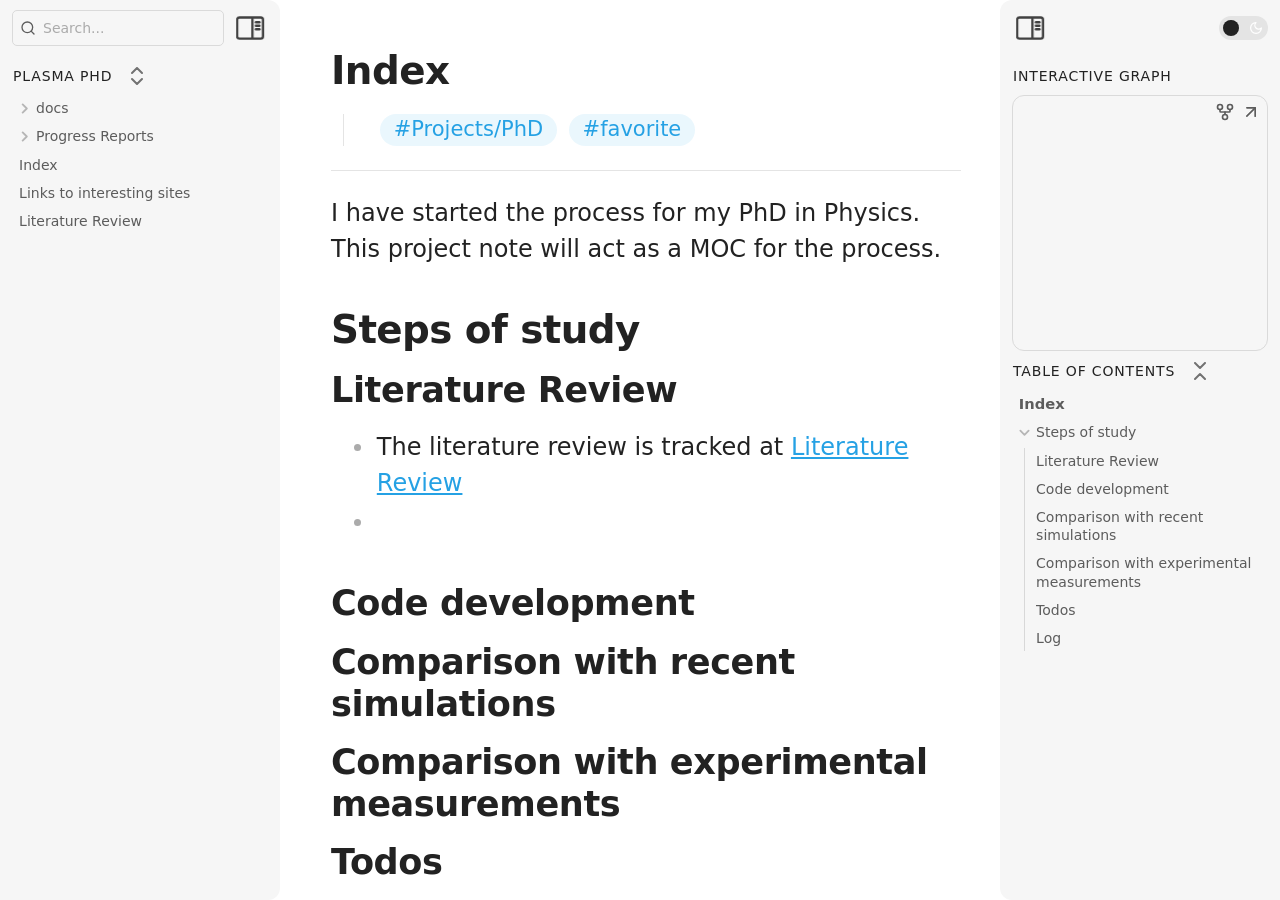
==== commit 78cf2809: "November 20 progress report." ====
--- a/docs/index.html
+++ b/docs/index.html
@@ -8,19 +8,19 @@
 <meta property="og:type" content="website">
 <meta property="og:url" content="index.html">
 <meta property="og:image" content="undefined">
-<meta charset="UTF-8"><meta property="og:site_name" content="Plasma PhD"><meta name="viewport" content="width=device-width, initial-scale=1.0, user-scalable=yes, minimum-scale=1.0, maximum-scale=5.0"><link rel="alternate" type="application/rss+xml" title="RSS Feed" href="site-lib/rss.xml"><script async="" id="webpage-script" src="site-lib/scripts/webpage.js" onload="this.onload=null;this.setAttribute(&quot;loaded&quot;, &quot;true&quot;)"></script><script async="" id="graph-wasm-script" src="site-lib/scripts/graph-wasm.js" onload="this.onload=null;this.setAttribute(&quot;loaded&quot;, &quot;true&quot;)"></script><script async="" id="graph-render-worker-script" src="site-lib/scripts/graph-render-worker.js" onload="this.onload=null;this.setAttribute(&quot;loaded&quot;, &quot;true&quot;)"></script><link rel="icon" href="site-lib/media/favicon.png"><link rel="preload" href="site-lib/styles/snippets.css" as="style" onload="this.onload=null;this.rel='stylesheet'"><noscript><link rel="stylesheet" href="site-lib/styles/snippets.css"></noscript><link rel="stylesheet" href="site-lib/styles/obsidian.css"><link rel="preload" href="site-lib/styles/other-plugins.css" as="style" onload="this.onload=null;this.rel='stylesheet'"><noscript><link rel="stylesheet" href="site-lib/styles/other-plugins.css"></noscript><link rel="stylesheet" href="site-lib/styles/theme.css"><link rel="preload" href="site-lib/styles/global-variable-styles.css" as="style" onload="this.onload=null;this.rel='stylesheet'"><noscript><link rel="stylesheet" href="site-lib/styles/global-variable-styles.css"></noscript><link rel="preload" href="site-lib/styles/main-styles.css" as="style" onload="this.onload=null;this.rel='stylesheet'"><noscript><link rel="stylesheet" href="site-lib/styles/main-styles.css"></noscript><style>body{--line-width:40em;--line-width-adaptive:40em;--file-line-width:40em;--sidebar-width:min(20em, 80vw);--collapse-arrow-size:11px;--tree-vertical-spacing:1.3em;--sidebar-margin:12px}:root{background-color:#202124}.sidebar{height:100%;font-size:14px;z-index:10;min-width:calc(var(--sidebar-width) + var(--divider-width-hover));max-width:calc(var(--sidebar-width) + var(--divider-width-hover));position:relative;overflow:hidden;overflow:clip;transition:min-width ease-in-out,max-width ease-in-out;transition-duration:.2s;contain:size}#left-sidebar{left:0}#right-sidebar{right:0}.sidebar.is-collapsed{min-width:0;max-width:0}.sidebar.floating{position:absolute}.sidebar .leaf-content{height:100%;min-width:calc(var(--sidebar-width) - var(--divider-width-hover));top:0;padding:var(--sidebar-margin);padding-top:4em;line-height:var(--line-height-tight);background-color:var(--background-secondary);transition:background-color,border-right,border-left,box-shadow;transition-duration:var(--color-fade-speed);transition-timing-function:ease-in-out;position:absolute;display:flex;flex-direction:column}.sidebar:not(.is-collapsed) .leaf-content{min-width:calc(max(100%,var(--sidebar-width)) - 3px);max-width:calc(max(100%,var(--sidebar-width)) - 3px)}#left-sidebar-content{left:0;border-top-right-radius:var(--radius-l);border-bottom-right-radius:var(--radius-l)}#right-sidebar-content{right:0;border-top-left-radius:var(--radius-l);border-bottom-left-radius:var(--radius-l)}.sidebar #left-sidebar-content,.sidebar #right-sidebar-content{contain:none!important;container-type:normal!important;animation:none!important}.sidebar:has(.leaf-content:empty):has(.topbar-content:empty){display:none}.sidebar-topbar{height:calc(2.3em + 2 * var(--sidebar-margin));width:var(--sidebar-width);padding:var(--sidebar-margin);z-index:1;position:fixed;display:flex;align-items:center;transition:width ease-in-out;transition-duration:inherit}.sidebar.is-collapsed .sidebar-topbar{width:calc(2.3em + var(--sidebar-margin) * 2)}.sidebar .sidebar-topbar.is-collapsed{width:0}#left-sidebar .sidebar-topbar{left:0;flex-direction:row;border-top-right-radius:var(--radius-l)}#right-sidebar .sidebar-topbar{right:0;flex-direction:row-reverse;border-top-left-radius:var(--radius-l)}#left-sidebar .topbar-content{margin-right:calc(2.3em + var(--sidebar-margin));flex-direction:row}#right-sidebar .topbar-content{margin-left:calc(2.3em + var(--sidebar-margin));flex-direction:row-reverse}.topbar-content{overflow:hidden visible;overflow:clip visible;width:100%;height:100%;display:flex;align-items:center;transition:inherit}.sidebar.is-collapsed .topbar-content{width:0;transition:inherit}.clickable-icon.sidebar-collapse-icon{background-color:transparent;color:var(--icon-color-focused);padding:2px!important;margin:0!important;height:100%!important;width:2.3em!important;margin-inline:0.14em!important;position:absolute}#left-sidebar .clickable-icon.sidebar-collapse-icon{transform:rotateY(180deg);right:var(--sidebar-margin)}#right-sidebar .clickable-icon.sidebar-collapse-icon{transform:rotateY(180deg);left:var(--sidebar-margin)}.clickable-icon.sidebar-collapse-icon svg.svg-icon{width:100%;height:100%}.feature-title{margin-left:1px;text-transform:uppercase;letter-spacing:.06em;margin-top:.75em;margin-bottom:.75em}.feature-header{display:flex;align-items:center;padding-top:0;font-size:1em;padding-left:0}body.floating-sidebars .sidebar{position:absolute}body{transition:background-color var(--color-fade-speed) ease-in-out}#navbar:not(:empty){display:flex;align-items:center;justify-content:space-between;padding:.5em 1em;width:100%}#main{display:flex;flex-direction:column;height:100%;width:100%;align-items:stretch;justify-content:center}#main-horizontal{display:flex;flex-direction:row;flex-grow:1;width:100%;align-items:stretch;justify-content:center}#center-content{flex-basis:100%;max-width:100%;width:100%;height:100%;display:flex;flex-direction:column;align-items:center;transition:opacity .2s ease-in-out;contain:inline-size}.hide{opacity:0!important;transition:opacity .2s ease-in-out;pointer-events:none}#center-content>.obsidian-document{padding-left:2em;padding-right:1em;margin-bottom:0;width:100%;width:-webkit-fill-available;width:-moz-available;width:fill-available;transition:background-color var(--color-fade-speed) ease-in-out;border-top-right-radius:var(--window-radius,var(--radius-m));border-top-left-radius:var(--window-radius,var(--radius-m));overflow-x:hidden!important;overflow-y:auto!important;display:flex!important;flex-direction:column!important;align-items:center!important;contain:inline-size}body #center-content>.obsidian-document>.markdown-preview-sizer{padding-bottom:80vh;width:100%;max-width:var(--line-width);flex-basis:var(--line-width);transition:background-color var(--color-fade-speed) ease-in-out;contain:inline-size}#center-content>.obsidian-document>div{width:100%!important;transition:background-color var(--color-fade-speed) ease-in-out;contain:inline-size}#center-content>.obsidian-document:not([data-type=markdown]).embed{display:flex;padding:1em;height:100%;width:100%;align-items:center;justify-content:center}#center-content>.obsidian-document:not([data-type=markdown]).embed>*{max-width:100%;max-height:100%;object-fit:contain}:not(h1,h2,h3,h4,h5,h6,li):has(> :is(.math,table)){overflow-x:auto!important}#center-content>.obsidian-document:not([data-type=markdown]){overflow-x:auto;contain:content;padding:0;margin:0;height:100%}.obsidian-document[data-type=attachment]{display:flex;flex-direction:column;align-items:center;justify-content:center;height:100%;width:100%}.obsidian-document[data-type=attachment]>*{outline:0;border:none;box-shadow:none}.obsidian-document[data-type=attachment] :is(img){max-width:90%;max-height:90%;object-fit:contain}.obsidian-document[data-type=attachment]>:is(audio){width:100%;max-width:min(90%,var(--line-width))}.obsidian-document[data-type=attachment]>:is(embed,iframe,video){width:100%;height:100%;max-width:100%;max-height:100%;object-fit:contain}.canvas-wrapper>:is(.header,.footer){z-index:100;position:absolute;display:flex;justify-content:center;flex-direction:column;width:100%;align-items:center}.scroll-highlight{position:absolute;width:100%;height:100%;pointer-events:none;z-index:1000;background-color:hsla(var(--color-accent-hsl),.25);opacity:0;padding:1em;inset:50%;translate:-50% -50%;border-radius:var(--radius-s)}</style><script defer="">async function loadIncludes(){let e=document.querySelectorAll("link[itemprop='include']");for(const t of e){let e=t.getAttribute("href");try{let o="";if(e.startsWith("https:")||e.startsWith("http:")||"file:"!=window.location.protocol){const n=await fetch(e);if(!n.ok){console.log("Could not include file: "+e),t?.remove();continue}o=await n.text()}else{const t=document.getElementById(btoa(encodeURI(e)));if(t){const e=JSON.parse(decodeURI(atob(t.getAttribute("value")??"")));o=e?.data??""}}let n=document.createRange().createContextualFragment(o);t.before(n),t.remove(),console.log("Included text: "+o),console.log("Included file: "+e)}catch(o){t?.remove(),console.log("Could not include file: "+e,o);continue}}}document.addEventListener("DOMContentLoaded",(()=>{loadIncludes()}));let isFileProtocol="file:"==location.protocol;function waitLoadScripts(e,t){let o=e.map((e=>document.getElementById(e+"-script")));!function e(n){let l=o[n],c=n+1;l?(l&&"true"!=l.getAttribute("loaded")||n<o.length&&e(c),n<o.length&&l.addEventListener("load",(()=>e(c)))):n<o.length?e(c):t()}(0)}</script></head><body class="publish css-settings-manager is-focused styled-scrollbars show-inline-title show-ribbon"><script defer="">let theme=localStorage.getItem("theme")||(window.matchMedia("(prefers-color-scheme: dark)").matches?"dark":"light");"dark"==theme?(document.body.classList.add("theme-dark"),document.body.classList.remove("theme-light")):(document.body.classList.add("theme-light"),document.body.classList.remove("theme-dark")),window.innerWidth<480?document.body.classList.add("is-phone"):window.innerWidth<768?document.body.classList.add("is-tablet"):window.innerWidth<1024?document.body.classList.add("is-small-screen"):document.body.classList.add("is-large-screen")</script><div class="parsed-feature-container" style="display: contents;"><link itemprop="include" href="site-lib/html/custom-head-content-content.html"></div><div id="main"><div id="navbar"></div><div id="main-horizontal"><div id="left-content" class="leaf" style="--sidebar-width: var(--sidebar-width-left);"><div id="left-sidebar" class="sidebar"><div class="sidebar-handle"></div><div class="sidebar-topbar"><div class="topbar-content"><div id="search-container"><div id="search-wrapper"><input enterkeyhint="search" type="search" spellcheck="false" placeholder="Search..."><div aria-label="Clear search" id="search-clear-button"></div></div></div></div><div class="clickable-icon sidebar-collapse-icon"><svg xmlns="http://www.w3.org/2000/svg" width="100%" height="100%" viewBox="0 0 24 24" fill="none" stroke="currentColor" stroke-width="3" stroke-linecap="round" stroke-linejoin="round" class="svg-icon"><path d="M21 3H3C1.89543 3 1 3.89543 1 5V19C1 20.1046 1.89543 21 3 21H21C22.1046 21 23 20.1046 23 19V5C23 3.89543 22.1046 3 21 3Z"></path><path d="M10 4V20"></path><path d="M4 7H7"></path><path d="M4 10H7"></path><path d="M4 13H7"></path></svg></div></div><div class="sidebar-content-wrapper"><div id="left-sidebar-content" class="leaf-content"><link itemprop="include" href="site-lib/html/file-tree-content.html"></div></div><script defer="">let ls = document.querySelector("#left-sidebar"); ls.classList.toggle("is-collapsed", window.innerWidth < 768); ls.style.setProperty("--sidebar-width", localStorage.getItem("sidebar-left-width"));</script></div></div><div id="center-content" class="leaf"><div class="obsidian-document markdown-preview-view markdown-rendered node-insert-event allow-fold-headings allow-fold-lists show-indentation-guide show-properties is-readable-line-width" data-type="markdown"><style id="MJX-CHTML-styles">mjx-container[overflow=scroll][display]{overflow:auto clip;min-width:initial!important}mjx-container[overflow=truncate][display]{overflow:hidden clip;min-width:initial!important}mjx-container[display]{display:block;text-align:center;justify-content:center;margin:.7em 0;padding:.3em 2px}mjx-container[display][width=full]{display:flex}mjx-container[justify=left]{text-align:left;justify-content:left}mjx-container[justify=right]{text-align:right;justify-content:right}mjx-container[jax=CHTML]{white-space:nowrap}mjx-mi>mjx-c,mjx-mn>mjx-c,mjx-mo>mjx-c,mjx-ms>mjx-c,mjx-mtext>mjx-c{clip-path:polygon(-1em -2px,calc(100% + 1em) -2px,calc(100% + 1em) calc(100% + 2px),-1em calc(100% + 2px)) padding-box}mjx-stretchy-h{clip-path:polygon(0px -2px,100% -2px,100% calc(100% + 2px),0px calc(100% + 2px)) padding-box}mjx-stretchy-v{clip-path:polygon(-2px 0px,calc(100% + 2px) 0px,calc(100% + 2px) 100%,-2px 100%) padding-box}mjx-container [space="1"]{margin-left:.111em}mjx-container [space="2"]{margin-left:.167em}mjx-container [space="3"]{margin-left:.222em}mjx-container [space="4"]{margin-left:.278em}mjx-container [space="5"]{margin-left:.333em}mjx-container [rspace="1"]{margin-right:.111em}mjx-container [rspace="2"]{margin-right:.167em}mjx-container [rspace="3"]{margin-right:.222em}mjx-container [rspace="4"]{margin-right:.278em}mjx-container [rspace="5"]{margin-right:.333em}mjx-container [size="s"]{font-size:70.7%}mjx-container [size=ss]{font-size:50%}mjx-container [size=Tn]{font-size:60%}mjx-container [size=sm]{font-size:85%}mjx-container [size=lg]{font-size:120%}mjx-container [size=Lg]{font-size:144%}mjx-container [size=LG]{font-size:173%}mjx-container [size=hg]{font-size:207%}mjx-container [size=HG]{font-size:249%}mjx-container [width=full]{width:100%}mjx-box{display:inline-block}mjx-block{display:block}mjx-itable{display:inline-table}mjx-row{display:table-row}mjx-row>mjx-base,mjx-row>mjx-cell,mjx-row>mjx-den,mjx-row>mjx-over,mjx-row>mjx-under{display:table-cell}mjx-container [inline-breaks]{display:inline}mjx-container .mjx-selected{outline:black solid 2px}@media (prefers-color-scheme:dark){mjx-container .mjx-selected{outline:rgb(200,200,200) solid 2px}}mjx-mtext{display:inline-block}mjx-mstyle{display:inline-block}mjx-merror{display:inline-block;color:red;background-color:#ff0}mjx-mphantom{visibility:hidden}mjx-container[has-speech=true]{position:relative;cursor:default}mjx-speech{position:absolute;z-index:-1;inset:0px}mjx-speech:focus{outline:0}mjx-container a[data-mjx-href]{color:linktext;cursor:pointer}mjx-container a[data-mjx-href].mjx-visited{color:visitedtext}mjx-container>mjx-help{display:none;position:absolute;top:-.3em;right:-.5em;width:.6em;height:.6em;cursor:pointer}mjx-container[display=true]>mjx-help{position:sticky;bottom:100%;left:0;margin:-.3em -.5em 0 -.1em;right:0;top:initial}mjx-help>svg{stroke:black;width:100%;height:100%}mjx-help>svg>circle{stroke-width:1.5px;cx:9px;cy:9px;r:9px;fill:white}mjx-help>svg>circle:nth-child(2){fill:var(--mjx-bg1-color);r:7px}mjx-help>svg>line{stroke-width:2.5px;stroke-linecap:round}mjx-help:hover>svg>circle:nth-child(2){fill:white}mjx-container.mjx-explorer-active>mjx-help{display:inline-flex;align-items:center}@media (prefers-color-scheme:dark){mjx-help>svg{stroke:rgb(224,224,224)}mjx-help>svg>circle{fill:rgb(64,64,64)}mjx-help>svg>circle:nth-child(2){fill:rgba(132,132,255,0.3)}mjx-help:hover>svg>circle:nth-child(2){stroke:rgb(170,170,170);fill:rgb(64,64,64)}}mjx-math{display:inline-block;text-align:left;line-height:0;text-indent:0;font-style:normal;font-weight:400;font-size:100%;font-size-adjust:none;letter-spacing:normal;overflow-wrap:normal;word-spacing:normal;direction:ltr;padding:1px 0}mjx-container[jax=CHTML][display=true] mjx-math{padding:0}mjx-math[breakable]{display:inline}mjx-container[jax=CHTML] mjx-break{white-space:normal;line-height:0;clip-path:rect(0px 0px 0px 0px);font-family:MJX-BRK!important}mjx-break[size="0"]{letter-spacing:-.999em}mjx-break[size="1"]{letter-spacing:-.889em}mjx-break[size="2"]{letter-spacing:-.833em}mjx-break[size="3"]{letter-spacing:-.778em}mjx-break[size="4"]{letter-spacing:-.722em}mjx-break[size="5"]{letter-spacing:-.667em}mjx-msub{display:inline-block;text-align:left}mjx-msubsup{display:inline-block;text-align:left}mjx-script{display:inline-block;padding-right:.05em;padding-left:.033em}mjx-script>mjx-spacer{display:block}mjx-mi{display:inline-block;text-align:left}mjx-c{display:inline-block;width:0;text-align:right}mjx-utext{display:inline-block;padding:.75em 0 .2em}mjx-container[jax=CHTML]>mjx-math.TEX-N[breakable]>*{font-family:MJX-TEX-ZERO,MJX-TEX-N}.TEX-N{font-family:MJX-TEX-ZERO,MJX-TEX-N}.TEX-B{font-family:MJX-TEX-ZERO,MJX-TEX-B}.TEX-I{font-family:MJX-TEX-ZERO,MJX-TEX-I}.TEX-BI{font-family:MJX-TEX-ZERO,MJX-TEX-BI}.TEX-F{font-family:MJX-TEX-ZERO,MJX-TEX-F}.TEX-FB{font-family:MJX-TEX-ZERO,MJX-TEX-FB}.TEX-SS{font-family:MJX-TEX-ZERO,MJX-TEX-SS}.TEX-SSB{font-family:MJX-TEX-ZERO,MJX-TEX-SSB}.TEX-SSI{font-family:MJX-TEX-ZERO,MJX-TEX-SSI}.TEX-M{font-family:MJX-TEX-ZERO,MJX-TEX-M}.TEX-SO{font-family:MJX-TEX-ZERO,MJX-TEX-SO}.TEX-LO{font-family:MJX-TEX-ZERO,MJX-TEX-LO}.TEX-C{font-family:MJX-TEX-ZERO,MJX-TEX-C}.TEX-CB{font-family:MJX-TEX-ZERO,MJX-TEX-CB}.TEX-OS{font-family:MJX-TEX-ZERO,MJX-TEX-OS}.TEX-OB{font-family:MJX-TEX-ZERO,MJX-TEX-OB}.TEX-MI{font-family:MJX-TEX-ZERO,MJX-TEX-MI}.TEX-V{font-family:MJX-TEX-ZERO,MJX-TEX-V}.TEX-S3{font-family:MJX-TEX-ZERO,MJX-TEX-S3}.TEX-S4{font-family:MJX-TEX-ZERO,MJX-TEX-S4}.MHC-M{font-family:MJX-TEX-ZERO,MJX-MHC-M}.MHC-N{font-family:MJX-TEX-ZERO,MJX-MHC-N}@font-face{font-family:MJX-MHC-M;src:url("site-lib/fonts/mjx-mhc-m.woff2") format("woff2")}@font-face{font-family:MJX-MHC-N;src:url("site-lib/fonts/mjx-mhc-n.woff2") format("woff2")}@font-face{font-family:MJX-TEX-ZERO;src:url("site-lib/fonts/mjx-tex-zero.woff2") format("woff2")}@font-face{font-family:MJX-BRK;src:url("site-lib/fonts/mjx-tex-brk.woff2") format("woff2")}@font-face{font-family:MJX-TEX-N;src:url("site-lib/fonts/mjx-tex-n.woff2") format("woff2")}@font-face{font-family:MJX-TEX-B;src:url("site-lib/fonts/mjx-tex-b.woff2") format("woff2")}@font-face{font-family:MJX-TEX-I;src:url("site-lib/fonts/mjx-tex-i.woff2") format("woff2")}@font-face{font-family:MJX-TEX-BI;src:url("site-lib/fonts/mjx-tex-bi.woff2") format("woff2")}@font-face{font-family:MJX-TEX-F;src:url("site-lib/fonts/mjx-tex-f.woff2") format("woff2")}@font-face{font-family:MJX-TEX-FB;src:url("site-lib/fonts/mjx-tex-fb.woff2") format("woff2")}@font-face{font-family:MJX-TEX-SS;src:url("site-lib/fonts/mjx-tex-ss.woff2") format("woff2")}@font-face{font-family:MJX-TEX-SSB;src:url("site-lib/fonts/mjx-tex-ssb.woff2") format("woff2")}@font-face{font-family:MJX-TEX-SSI;src:url("site-lib/fonts/mjx-tex-ssi.woff2") format("woff2")}@font-face{font-family:MJX-TEX-M;src:url("site-lib/fonts/mjx-tex-m.woff2") format("woff2")}@font-face{font-family:MJX-TEX-SO;src:url("site-lib/fonts/mjx-tex-so.woff2") format("woff2")}@font-face{font-family:MJX-TEX-LO;src:url("site-lib/fonts/mjx-tex-lo.woff2") format("woff2")}@font-face{font-family:MJX-TEX-C;src:url("site-lib/fonts/mjx-tex-c.woff2") format("woff2")}@font-face{font-family:MJX-TEX-CB;src:url("site-lib/fonts/mjx-tex-cb.woff2") format("woff2")}@font-face{font-family:MJX-TEX-OS;src:url("site-lib/fonts/mjx-tex-os.woff2") format("woff2")}@font-face{font-family:MJX-TEX-OB;src:url("site-lib/fonts/mjx-tex-ob.woff2") format("woff2")}@font-face{font-family:MJX-TEX-MI;src:url("site-lib/fonts/mjx-tex-mi.woff2") format("woff2")}@font-face{font-family:MJX-TEX-V;src:url("site-lib/fonts/mjx-tex-v.woff2") format("woff2")}@font-face{font-family:MJX-TEX-S3;src:url("site-lib/fonts/mjx-tex-s3.woff2") format("woff2")}@font-face{font-family:MJX-TEX-S4;src:url("site-lib/fonts/mjx-tex-s4.woff2") format("woff2")}mjx-c.mjx-c1D438{padding:.68em .764em 0 0}mjx-c.mjx-c1D460{padding:.442em .469em .01em 0}</style><pre class="frontmatter language-yaml" style="display: none;"><code class="language-yaml is-loaded"><span class="token key atrule">type</span><span class="token punctuation">:</span> Project
+<meta charset="UTF-8"><meta property="og:site_name" content="Plasma PhD"><meta name="viewport" content="width=device-width, initial-scale=1.0, user-scalable=yes, minimum-scale=1.0, maximum-scale=5.0"><link rel="alternate" type="application/rss+xml" title="RSS Feed" href="site-lib/rss.xml"><script async="" id="webpage-script" src="site-lib/scripts/webpage.js" onload="this.onload=null;this.setAttribute(&quot;loaded&quot;, &quot;true&quot;)"></script><script async="" id="graph-wasm-script" src="site-lib/scripts/graph-wasm.js" onload="this.onload=null;this.setAttribute(&quot;loaded&quot;, &quot;true&quot;)"></script><script async="" id="graph-render-worker-script" src="site-lib/scripts/graph-render-worker.js" onload="this.onload=null;this.setAttribute(&quot;loaded&quot;, &quot;true&quot;)"></script><link rel="icon" href="site-lib/media/favicon.png"><link rel="preload" href="site-lib/styles/snippets.css" as="style" onload="this.onload=null;this.rel='stylesheet'"><noscript><link rel="stylesheet" href="site-lib/styles/snippets.css"></noscript><link rel="stylesheet" href="site-lib/styles/obsidian.css"><link rel="preload" href="site-lib/styles/other-plugins.css" as="style" onload="this.onload=null;this.rel='stylesheet'"><noscript><link rel="stylesheet" href="site-lib/styles/other-plugins.css"></noscript><link rel="stylesheet" href="site-lib/styles/theme.css"><link rel="preload" href="site-lib/styles/global-variable-styles.css" as="style" onload="this.onload=null;this.rel='stylesheet'"><noscript><link rel="stylesheet" href="site-lib/styles/global-variable-styles.css"></noscript><link rel="preload" href="site-lib/styles/main-styles.css" as="style" onload="this.onload=null;this.rel='stylesheet'"><noscript><link rel="stylesheet" href="site-lib/styles/main-styles.css"></noscript><style>body{--line-width:40em;--line-width-adaptive:40em;--file-line-width:40em;--sidebar-width:min(20em, 80vw);--collapse-arrow-size:11px;--tree-vertical-spacing:1.3em;--sidebar-margin:12px}:root{background-color:#202124}.sidebar{height:100%;font-size:14px;z-index:10;min-width:calc(var(--sidebar-width) + var(--divider-width-hover));max-width:calc(var(--sidebar-width) + var(--divider-width-hover));position:relative;overflow:hidden;overflow:clip;transition:min-width ease-in-out,max-width ease-in-out;transition-duration:.2s;contain:size}#left-sidebar{left:0}#right-sidebar{right:0}.sidebar.is-collapsed{min-width:0;max-width:0}.sidebar.floating{position:absolute}.sidebar .leaf-content{height:100%;min-width:calc(var(--sidebar-width) - var(--divider-width-hover));top:0;padding:var(--sidebar-margin);padding-top:4em;line-height:var(--line-height-tight);background-color:var(--background-secondary);transition:background-color,border-right,border-left,box-shadow;transition-duration:var(--color-fade-speed);transition-timing-function:ease-in-out;position:absolute;display:flex;flex-direction:column}.sidebar:not(.is-collapsed) .leaf-content{min-width:calc(max(100%,var(--sidebar-width)) - 3px);max-width:calc(max(100%,var(--sidebar-width)) - 3px)}#left-sidebar-content{left:0;border-top-right-radius:var(--radius-l);border-bottom-right-radius:var(--radius-l)}#right-sidebar-content{right:0;border-top-left-radius:var(--radius-l);border-bottom-left-radius:var(--radius-l)}.sidebar #left-sidebar-content,.sidebar #right-sidebar-content{contain:none!important;container-type:normal!important;animation:none!important}.sidebar:has(.leaf-content:empty):has(.topbar-content:empty){display:none}.sidebar-topbar{height:calc(2.3em + 2 * var(--sidebar-margin));width:var(--sidebar-width);padding:var(--sidebar-margin);z-index:1;position:fixed;display:flex;align-items:center;transition:width ease-in-out;transition-duration:inherit}.sidebar.is-collapsed .sidebar-topbar{width:calc(2.3em + var(--sidebar-margin) * 2)}.sidebar .sidebar-topbar.is-collapsed{width:0}#left-sidebar .sidebar-topbar{left:0;flex-direction:row;border-top-right-radius:var(--radius-l)}#right-sidebar .sidebar-topbar{right:0;flex-direction:row-reverse;border-top-left-radius:var(--radius-l)}#left-sidebar .topbar-content{margin-right:calc(2.3em + var(--sidebar-margin));flex-direction:row}#right-sidebar .topbar-content{margin-left:calc(2.3em + var(--sidebar-margin));flex-direction:row-reverse}.topbar-content{overflow:hidden visible;overflow:clip visible;width:100%;height:100%;display:flex;align-items:center;transition:inherit}.sidebar.is-collapsed .topbar-content{width:0;transition:inherit}.clickable-icon.sidebar-collapse-icon{background-color:transparent;color:var(--icon-color-focused);padding:2px!important;margin:0!important;height:100%!important;width:2.3em!important;margin-inline:0.14em!important;position:absolute}#left-sidebar .clickable-icon.sidebar-collapse-icon{transform:rotateY(180deg);right:var(--sidebar-margin)}#right-sidebar .clickable-icon.sidebar-collapse-icon{transform:rotateY(180deg);left:var(--sidebar-margin)}.clickable-icon.sidebar-collapse-icon svg.svg-icon{width:100%;height:100%}.feature-title{margin-left:1px;text-transform:uppercase;letter-spacing:.06em;margin-top:.75em;margin-bottom:.75em}.feature-header{display:flex;align-items:center;padding-top:0;font-size:1em;padding-left:0}body.floating-sidebars .sidebar{position:absolute}body{transition:background-color var(--color-fade-speed) ease-in-out}#navbar:not(:empty){display:flex;align-items:center;justify-content:space-between;padding:.5em 1em;width:100%}#main{display:flex;flex-direction:column;height:100%;width:100%;align-items:stretch;justify-content:center}#main-horizontal{display:flex;flex-direction:row;flex-grow:1;width:100%;align-items:stretch;justify-content:center}#center-content{flex-basis:100%;max-width:100%;width:100%;height:100%;display:flex;flex-direction:column;align-items:center;transition:opacity .2s ease-in-out;contain:inline-size}.hide{opacity:0!important;transition:opacity .2s ease-in-out;pointer-events:none}#center-content>.obsidian-document{padding-left:2em;padding-right:1em;margin-bottom:0;width:100%;width:-webkit-fill-available;width:-moz-available;width:fill-available;transition:background-color var(--color-fade-speed) ease-in-out;border-top-right-radius:var(--window-radius,var(--radius-m));border-top-left-radius:var(--window-radius,var(--radius-m));overflow-x:hidden!important;overflow-y:auto!important;display:flex!important;flex-direction:column!important;align-items:center!important;contain:inline-size}body #center-content>.obsidian-document>.markdown-preview-sizer{padding-bottom:80vh;width:100%;max-width:var(--line-width);flex-basis:var(--line-width);transition:background-color var(--color-fade-speed) ease-in-out;contain:inline-size}#center-content>.obsidian-document>div{width:100%!important;transition:background-color var(--color-fade-speed) ease-in-out;contain:inline-size}#center-content>.obsidian-document:not([data-type=markdown]).embed{display:flex;padding:1em;height:100%;width:100%;align-items:center;justify-content:center}#center-content>.obsidian-document:not([data-type=markdown]).embed>*{max-width:100%;max-height:100%;object-fit:contain}:not(h1,h2,h3,h4,h5,h6,li):has(> :is(.math,table)){overflow-x:auto!important}#center-content>.obsidian-document:not([data-type=markdown]){overflow-x:auto;contain:content;padding:0;margin:0;height:100%}.obsidian-document[data-type=attachment]{display:flex;flex-direction:column;align-items:center;justify-content:center;height:100%;width:100%}.obsidian-document[data-type=attachment]>*{outline:0;border:none;box-shadow:none}.obsidian-document[data-type=attachment] :is(img){max-width:90%;max-height:90%;object-fit:contain}.obsidian-document[data-type=attachment]>:is(audio){width:100%;max-width:min(90%,var(--line-width))}.obsidian-document[data-type=attachment]>:is(embed,iframe,video){width:100%;height:100%;max-width:100%;max-height:100%;object-fit:contain}.canvas-wrapper>:is(.header,.footer){z-index:100;position:absolute;display:flex;justify-content:center;flex-direction:column;width:100%;align-items:center}.scroll-highlight{position:absolute;width:100%;height:100%;pointer-events:none;z-index:1000;background-color:hsla(var(--color-accent-hsl),.25);opacity:0;padding:1em;inset:50%;translate:-50% -50%;border-radius:var(--radius-s)}</style><script defer="">async function loadIncludes(){let e=document.querySelectorAll("link[itemprop='include']");for(const t of e){let e=t.getAttribute("href");try{let o="";if(e.startsWith("https:")||e.startsWith("http:")||"file:"!=window.location.protocol){const n=await fetch(e);if(!n.ok){console.log("Could not include file: "+e),t?.remove();continue}o=await n.text()}else{const t=document.getElementById(btoa(encodeURI(e)));if(t){const e=JSON.parse(decodeURI(atob(t.getAttribute("value")??"")));o=e?.data??""}}let n=document.createRange().createContextualFragment(o);t.before(n),t.remove(),console.log("Included text: "+o),console.log("Included file: "+e)}catch(o){t?.remove(),console.log("Could not include file: "+e,o);continue}}}document.addEventListener("DOMContentLoaded",(()=>{loadIncludes()}));let isFileProtocol="file:"==location.protocol;function waitLoadScripts(e,t){let o=e.map((e=>document.getElementById(e+"-script")));!function e(n){let l=o[n],c=n+1;l?(l&&"true"!=l.getAttribute("loaded")||n<o.length&&e(c),n<o.length&&l.addEventListener("load",(()=>e(c)))):n<o.length?e(c):t()}(0)}</script></head><body class="publish css-settings-manager styled-scrollbars show-inline-title show-ribbon is-focused"><script defer="">let theme=localStorage.getItem("theme")||(window.matchMedia("(prefers-color-scheme: dark)").matches?"dark":"light");"dark"==theme?(document.body.classList.add("theme-dark"),document.body.classList.remove("theme-light")):(document.body.classList.add("theme-light"),document.body.classList.remove("theme-dark")),window.innerWidth<480?document.body.classList.add("is-phone"):window.innerWidth<768?document.body.classList.add("is-tablet"):window.innerWidth<1024?document.body.classList.add("is-small-screen"):document.body.classList.add("is-large-screen")</script><div class="parsed-feature-container" style="display: contents;"><link itemprop="include" href="site-lib/html/custom-head-content-content.html"></div><div id="main"><div id="navbar"></div><div id="main-horizontal"><div id="left-content" class="leaf" style="--sidebar-width: var(--sidebar-width-left);"><div id="left-sidebar" class="sidebar"><div class="sidebar-handle"></div><div class="sidebar-topbar"><div class="topbar-content"><div id="search-container"><div id="search-wrapper"><input enterkeyhint="search" type="search" spellcheck="false" placeholder="Search..."><div aria-label="Clear search" id="search-clear-button"></div></div></div></div><div class="clickable-icon sidebar-collapse-icon"><svg xmlns="http://www.w3.org/2000/svg" width="100%" height="100%" viewBox="0 0 24 24" fill="none" stroke="currentColor" stroke-width="3" stroke-linecap="round" stroke-linejoin="round" class="svg-icon"><path d="M21 3H3C1.89543 3 1 3.89543 1 5V19C1 20.1046 1.89543 21 3 21H21C22.1046 21 23 20.1046 23 19V5C23 3.89543 22.1046 3 21 3Z"></path><path d="M10 4V20"></path><path d="M4 7H7"></path><path d="M4 10H7"></path><path d="M4 13H7"></path></svg></div></div><div class="sidebar-content-wrapper"><div id="left-sidebar-content" class="leaf-content"><link itemprop="include" href="site-lib/html/file-tree-content.html"></div></div><script defer="">let ls = document.querySelector("#left-sidebar"); ls.classList.toggle("is-collapsed", window.innerWidth < 768); ls.style.setProperty("--sidebar-width", localStorage.getItem("sidebar-left-width"));</script></div></div><div id="center-content" class="leaf"><div class="obsidian-document markdown-preview-view markdown-rendered node-insert-event allow-fold-headings allow-fold-lists show-indentation-guide show-properties is-readable-line-width" data-type="markdown"><style id="MJX-CHTML-styles"></style><pre class="frontmatter language-yaml" style="display: none;"><code class="language-yaml is-loaded"><span class="token key atrule">type</span><span class="token punctuation">:</span> Project
 <span class="token key atrule">tags</span><span class="token punctuation">:</span>
   <span class="token punctuation">-</span> Projects/PhD
   <span class="token punctuation">-</span> favorite
 <span class="token key atrule">created</span><span class="token punctuation">:</span> 2024<span class="token punctuation">-</span>09<span class="token punctuation">-</span>03T09<span class="token punctuation">:</span><span class="token number">57</span>
-<span class="token key atrule">updated</span><span class="token punctuation">:</span> 2026<span class="token punctuation">-</span>11<span class="token punctuation">-</span>02T11<span class="token punctuation">:</span><span class="token number">20</span></code><button class="copy-code-button"><svg xmlns="http://www.w3.org/2000/svg" width="24" height="24" viewBox="0 0 24 24" fill="none" stroke="currentColor" stroke-width="2" stroke-linecap="round" stroke-linejoin="round" class="svg-icon lucide-copy"><rect x="8" y="8" width="14" height="14" rx="2" ry="2"></rect><path d="M4 16c-1.1 0-2-.9-2-2V4c0-1.1.9-2 2-2h10c1.1 0 2 .9 2 2"></path></svg></button></pre><div class="markdown-preview-sizer markdown-preview-section"><div class="header"><h1 class="page-title heading inline-title" id="Index_0">Index</h1><div class="data-bar"></div></div><div class="markdown-preview-pusher" style="width: 1px; height: 0.1px; margin-bottom: 0px;"></div><div class="el-p"><p dir="auto">I have started the process for my PhD in Physics. This project note will act as a MOC for the process.</p></div><div class="el-h1"><h1 data-heading="Steps of study" dir="auto" class="heading" id="Steps_of_study_0"><span class="heading-collapse-indicator collapse-indicator collapse-icon"><svg xmlns="http://www.w3.org/2000/svg" width="24" height="24" viewBox="0 0 24 24" fill="none" stroke="currentColor" stroke-width="2" stroke-linecap="round" stroke-linejoin="round" class="svg-icon right-triangle"><path d="M3 8L12 17L21 8"></path></svg></span>Steps of study</h1></div><div class="el-h2"><h2 data-heading="Literature Review" dir="auto" class="heading" id="Literature_Review_0"><span class="heading-collapse-indicator collapse-indicator collapse-icon"><svg xmlns="http://www.w3.org/2000/svg" width="24" height="24" viewBox="0 0 24 24" fill="none" stroke="currentColor" stroke-width="2" stroke-linecap="round" stroke-linejoin="round" class="svg-icon right-triangle"><path d="M3 8L12 17L21 8"></path></svg></span>Literature Review</h2></div><div class="el-ul"><ul class="has-list-bullet">
-<li data-line="0" dir="auto"><span class="list-bullet"></span>The literature review is tracked at <a class="internal-link" href="literature-review.html" data-href="4_Project/Physics PhD/Literature Review" target="_self" rel="noopener nofollow">4_Project/Physics PhD/Literature Review</a></li>
+<span class="token key atrule">updated</span><span class="token punctuation">:</span> 2026<span class="token punctuation">-</span>11<span class="token punctuation">-</span>16T10<span class="token punctuation">:</span><span class="token number">20</span></code><button class="copy-code-button"><svg xmlns="http://www.w3.org/2000/svg" width="24" height="24" viewBox="0 0 24 24" fill="none" stroke="currentColor" stroke-width="2" stroke-linecap="round" stroke-linejoin="round" class="svg-icon lucide-copy"><rect x="8" y="8" width="14" height="14" rx="2" ry="2"></rect><path d="M4 16c-1.1 0-2-.9-2-2V4c0-1.1.9-2 2-2h10c1.1 0 2 .9 2 2"></path></svg></button></pre><div class="markdown-preview-sizer markdown-preview-section"><div class="header"><h1 class="page-title heading inline-title" id="Index_0">Index</h1><div class="data-bar"></div></div><div class="markdown-preview-pusher" style="width: 1px; height: 0.1px; margin-bottom: 0px;"></div><div class="el-p"><p dir="auto">I have started the process for my PhD in Physics. This project note will act as a MOC for the process.</p></div><div class="el-h1"><h1 data-heading="Steps of study" dir="auto" class="heading" id="Steps_of_study_0"><span class="heading-collapse-indicator collapse-indicator collapse-icon"><svg xmlns="http://www.w3.org/2000/svg" width="24" height="24" viewBox="0 0 24 24" fill="none" stroke="currentColor" stroke-width="2" stroke-linecap="round" stroke-linejoin="round" class="svg-icon right-triangle"><path d="M3 8L12 17L21 8"></path></svg></span>Steps of study</h1></div><div class="el-h2"><h2 data-heading="Literature Review" dir="auto" class="heading" id="Literature_Review_0"><span class="heading-collapse-indicator collapse-indicator collapse-icon"><svg xmlns="http://www.w3.org/2000/svg" width="24" height="24" viewBox="0 0 24 24" fill="none" stroke="currentColor" stroke-width="2" stroke-linecap="round" stroke-linejoin="round" class="svg-icon right-triangle"><path d="M3 8L12 17L21 8"></path></svg></span>Literature Review</h2></div><div class="el-ul"><ul class="has-list-bullet">
+<li data-line="0" dir="auto"><span class="list-bullet"></span>The literature review is tracked at <a class="internal-link" href="literature-review.html" data-href="4_Project/Physics PhD/Literature Review" aria-label="4_Project/Physics PhD/Literature Review" data-tooltip-position="top" target="_self" rel="noopener nofollow">Literature Review</a></li>
 <li data-line="1" dir="auto"><span class="list-bullet"></span></li>
 </ul></div><div class="el-h2"><h2 data-heading="Code development" dir="auto" class="heading" id="Code_development_0"><span class="heading-collapse-indicator collapse-indicator collapse-icon"><svg xmlns="http://www.w3.org/2000/svg" width="24" height="24" viewBox="0 0 24 24" fill="none" stroke="currentColor" stroke-width="2" stroke-linecap="round" stroke-linejoin="round" class="svg-icon right-triangle"><path d="M3 8L12 17L21 8"></path></svg></span>Code development</h2></div><div class="el-h2"><h2 data-heading="Comparison with recent simulations" dir="auto" class="heading" id="Comparison_with_recent_simulations_0"><span class="heading-collapse-indicator collapse-indicator collapse-icon"><svg xmlns="http://www.w3.org/2000/svg" width="24" height="24" viewBox="0 0 24 24" fill="none" stroke="currentColor" stroke-width="2" stroke-linecap="round" stroke-linejoin="round" class="svg-icon right-triangle"><path d="M3 8L12 17L21 8"></path></svg></span>Comparison with recent simulations</h2></div><div class="el-h2"><h2 data-heading="Comparison with experimental measurements" dir="auto" class="heading" id="Comparison_with_experimental_measurements_0"><span class="heading-collapse-indicator collapse-indicator collapse-icon"><svg xmlns="http://www.w3.org/2000/svg" width="24" height="24" viewBox="0 0 24 24" fill="none" stroke="currentColor" stroke-width="2" stroke-linecap="round" stroke-linejoin="round" class="svg-icon right-triangle"><path d="M3 8L12 17L21 8"></path></svg></span>Comparison with experimental measurements</h2></div><div class="el-h2"><h2 data-heading="Todos" dir="auto" class="heading" id="Todos_0"><span class="heading-collapse-indicator collapse-indicator collapse-icon"><svg xmlns="http://www.w3.org/2000/svg" width="24" height="24" viewBox="0 0 24 24" fill="none" stroke="currentColor" stroke-width="2" stroke-linecap="round" stroke-linejoin="round" class="svg-icon right-triangle"><path d="M3 8L12 17L21 8"></path></svg></span>Todos</h2></div><div class="el-ul"><ul class="contains-task-list has-list-bullet">
 <li class="task-list-item plugin-tasks-list-item is-checked" data-task-due="past-far" data-task-priority="normal" data-task="x" data-line="0" data-task-status-name="Done" data-task-status-type="DONE"><input class="task-list-item-checkbox" type="checkbox" title="Right-click for options" data-line="0"><span class="tasks-list-text"><span class="task-description"><span>fill out the grad update</span></span><span class="task-due" data-task-due="past-far" title="Click to edit due date, Right-click for more options"><span> 📅 2023-11-16</span></span></span></li>
 <li class="task-list-item plugin-tasks-list-item is-checked" data-task-due="past-far" data-task-done="past-far" data-task-priority="normal" data-task="x" data-line="1" data-task-status-name="Done" data-task-status-type="DONE"><input class="task-list-item-checkbox" type="checkbox" title="Right-click for options" data-line="1"><span class="tasks-list-text"><span class="task-description"><span>fill out grad update</span></span><span class="task-due" data-task-due="past-far" title="Click to edit due date, Right-click for more options"><span> 📅 2024-11-13</span></span><span class="task-done" data-task-done="past-far" title="Click to edit done date, Right-click for more options"><span> ✅ 2024-12-02</span></span></span></li>
-<li class="task-list-item plugin-tasks-list-item" data-task-due="future-far" data-task-priority="normal" data-task="" data-line="2" data-task-status-name="Todo" data-task-status-type="TODO"><input class="task-list-item-checkbox" type="checkbox" title="Right-click for options" data-line="2"><span class="tasks-list-text"><span class="task-description"><span>Fill out SGS annual progress report</span></span><span class="task-due" data-task-due="future-far" title="Click to edit due date, Right-click for more options"><span> 📅 2026-12-01</span></span></span></li>
-<li class="task-list-item plugin-tasks-list-item" data-task-priority="normal" data-task="" data-line="3" data-task-status-name="Todo" data-task-status-type="TODO"><input class="task-list-item-checkbox" type="checkbox" title="Right-click for options" data-line="3"><span class="tasks-list-text"><span class="task-description"><span>Fill out Program of study form</span></span></span></li>
+<li class="task-list-item plugin-tasks-list-item is-checked" data-task-due="future-far" data-task-done="past-4d" data-task-priority="normal" data-task="x" data-line="2" data-task-status-name="Done" data-task-status-type="DONE"><input class="task-list-item-checkbox" type="checkbox" title="Right-click for options" data-line="2"><span class="tasks-list-text"><span class="task-description"><span>Fill out SGS annual progress report</span></span><span class="task-due" data-task-due="future-far" title="Click to edit due date, Right-click for more options"><span> 📅 2026-12-01</span></span><span class="task-done" data-task-done="past-4d" title="Click to edit done date, Right-click for more options"><span> ✅ 2026-11-16</span></span></span></li>
+<li class="task-list-item plugin-tasks-list-item is-checked" data-task-done="past-4d" data-task-priority="normal" data-task="x" data-line="3" data-task-status-name="Done" data-task-status-type="DONE"><input class="task-list-item-checkbox" type="checkbox" title="Right-click for options" data-line="3"><span class="tasks-list-text"><span class="task-description"><span>Fill out Program of study form</span></span><span class="task-done" data-task-done="past-4d" title="Click to edit done date, Right-click for more options"><span> ✅ 2026-11-16</span></span></span></li>
 </ul></div><div class="el-h2"><h2 data-heading="Log" dir="auto" class="heading" id="Log_0"><span class="heading-collapse-indicator collapse-indicator collapse-icon"><svg xmlns="http://www.w3.org/2000/svg" width="24" height="24" viewBox="0 0 24 24" fill="none" stroke="currentColor" stroke-width="2" stroke-linecap="round" stroke-linejoin="round" class="svg-icon right-triangle"><path d="M3 8L12 17L21 8"></path></svg></span>Log</h2></div><div class="el-ul"><ul class="has-list-bullet">
 <li data-line="0" dir="auto"><span class="list-bullet"></span>2026-11-01 22:05 - finding articles of numerical simulations of mid-latitude ionospheric systems</li>
 <li data-line="1" dir="auto"><span class="list-bullet"></span><span class="list-collapse-indicator collapse-indicator collapse-icon"><svg xmlns="http://www.w3.org/2000/svg" width="24" height="24" viewBox="0 0 24 24" fill="none" stroke="currentColor" stroke-width="2" stroke-linecap="round" stroke-linejoin="round" class="svg-icon right-triangle"><path d="M3 8L12 17L21 8"></path></svg></span>2024-05-21 - Updates
